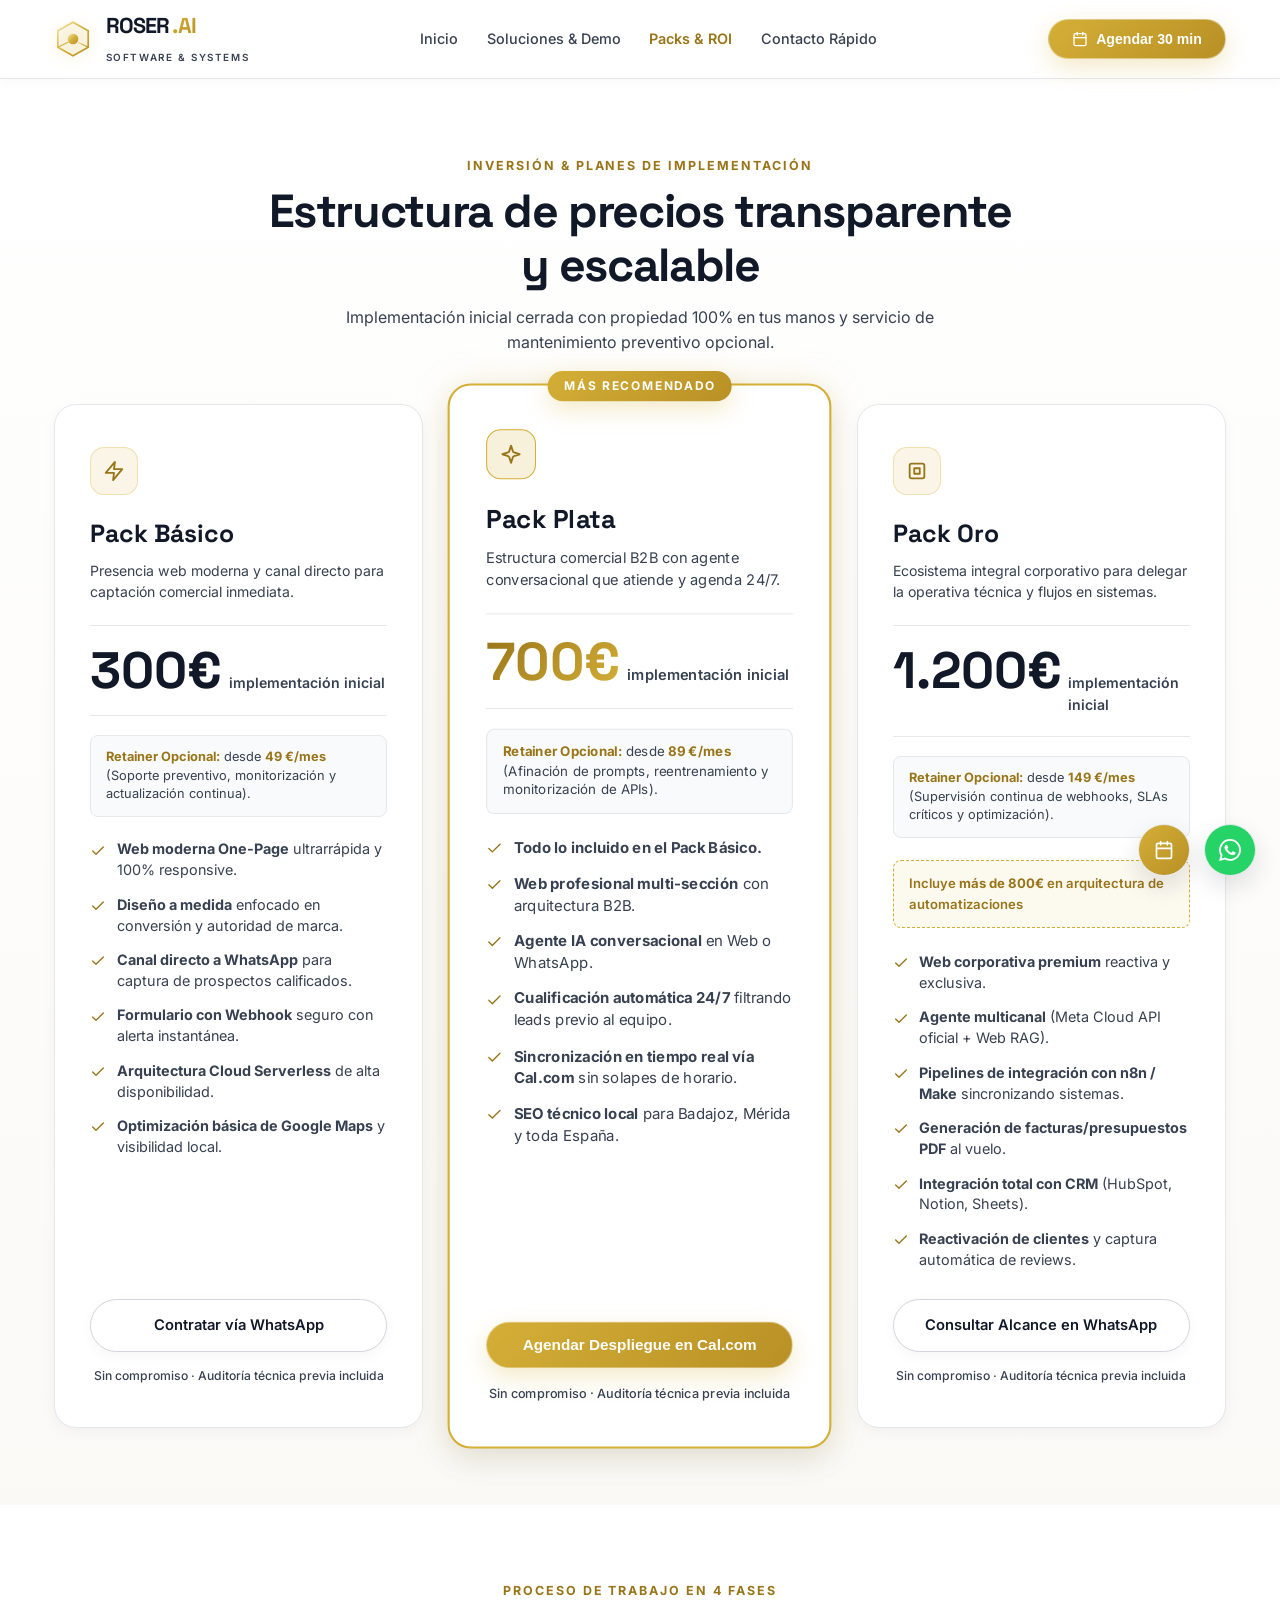
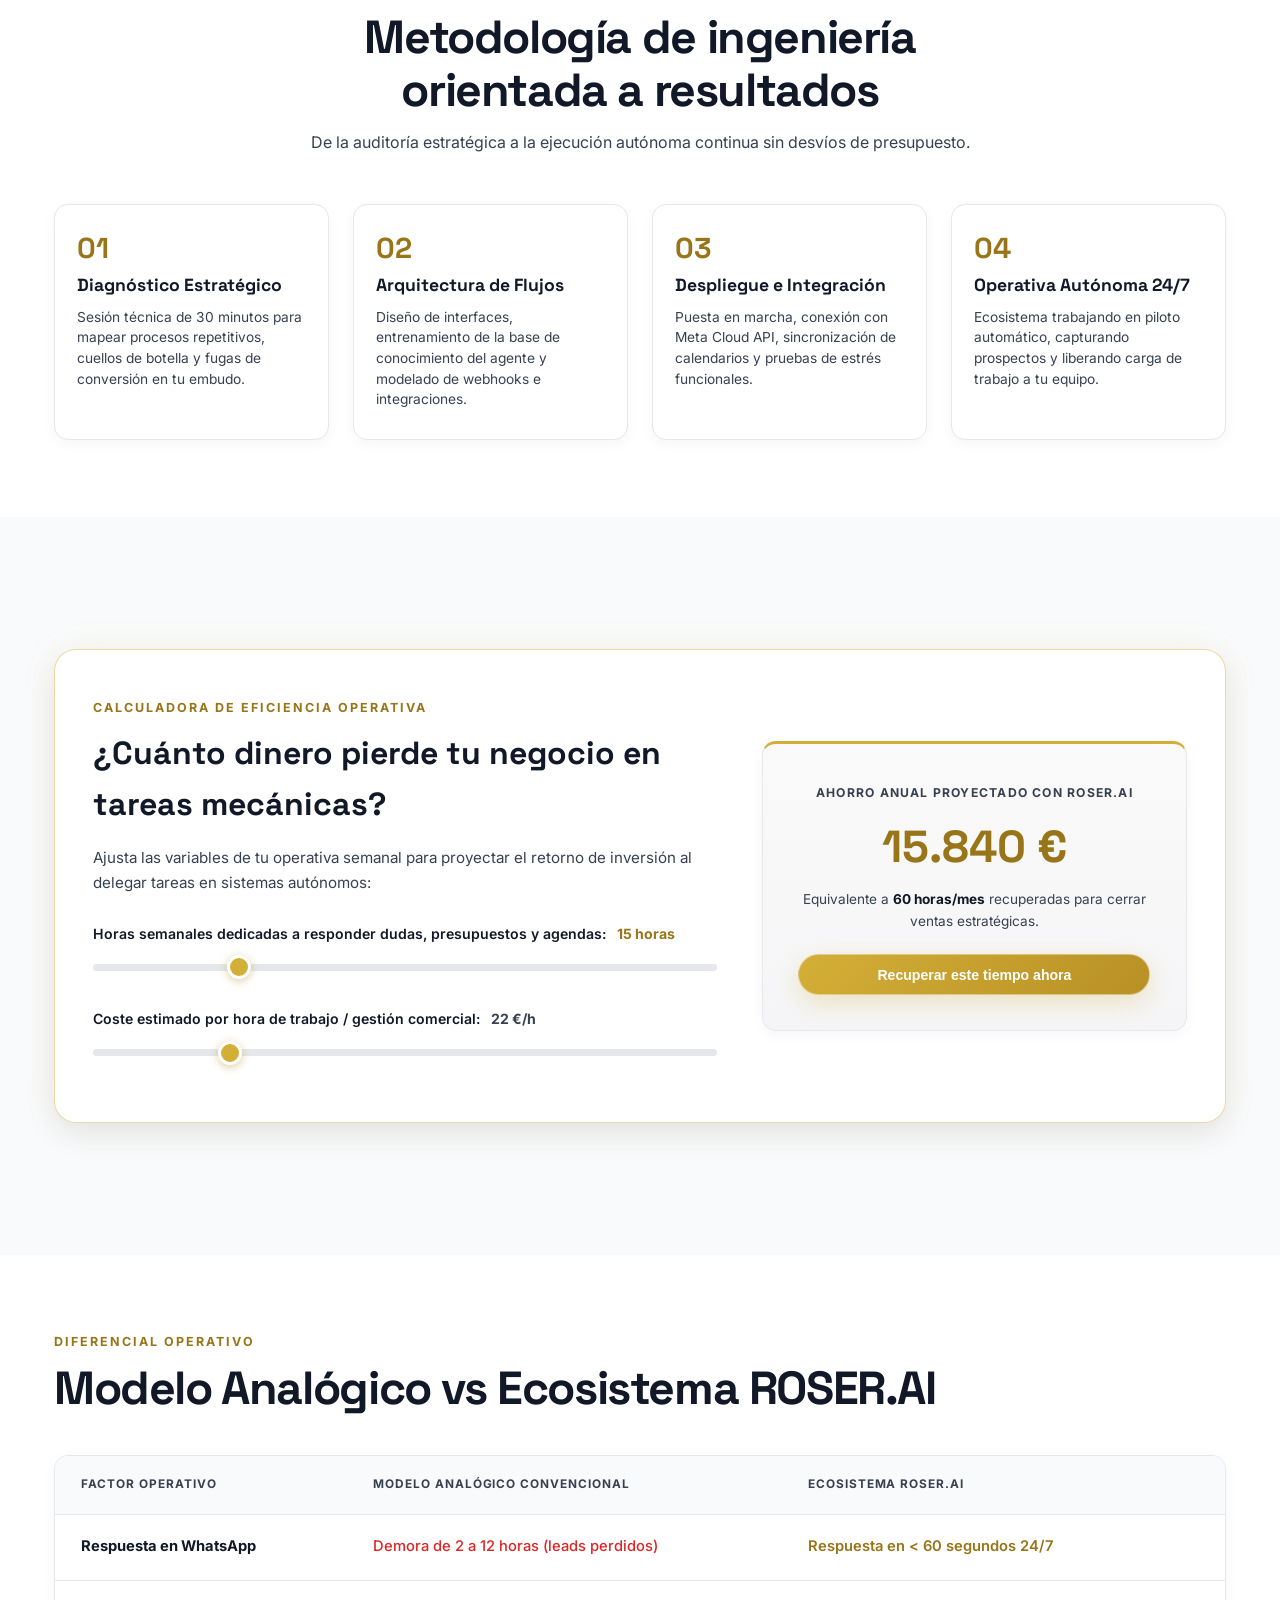
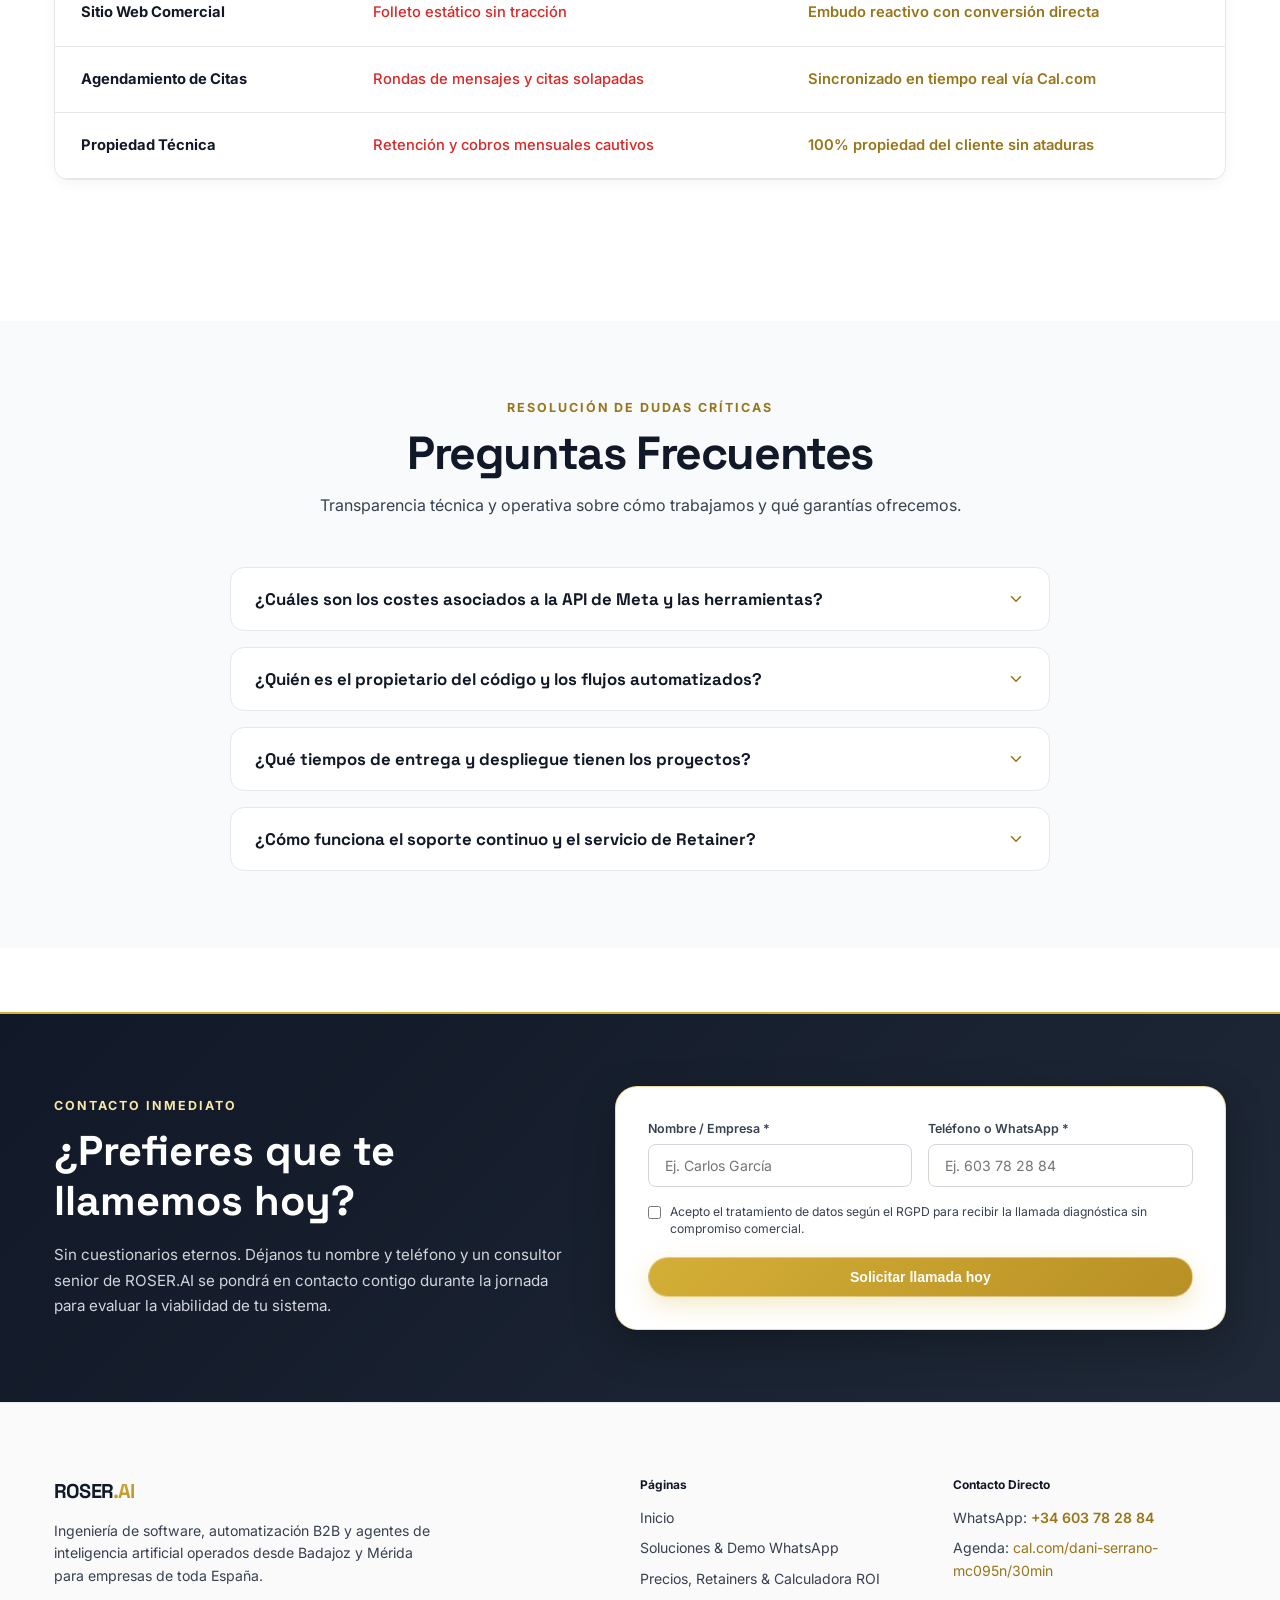
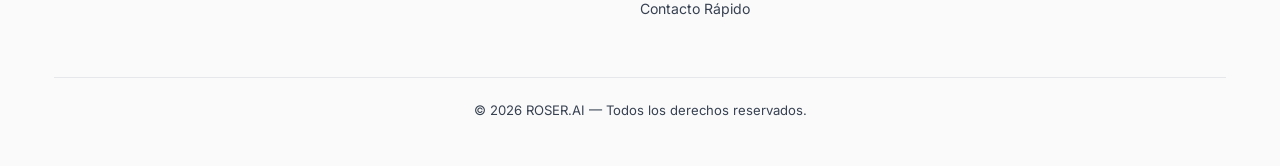
==== precios.html @ ae7674f0 "Update print statement from 'Hello' to 'Goodbye'" ====
<!DOCTYPE html>
<html lang="es" class="scroll-smooth">
<head>
  <meta charset="UTF-8" />
  <meta name="viewport" content="width=device-width, initial-scale=1.0" />
  <title>Planes, Tarifas & Calculadora de ROI — ROSER.AI</title>
  <meta name="description" content="Estructura transparente de inversión para automatizar tu negocio: Pack Básico (300€), Pack Plata (700€) y Pack Oro (1.200€) con retainers opcionales, proyección de ahorro y metodología en 4 fases." />

  <link rel="preconnect" href="https://fonts.googleapis.com" />
  <link rel="preconnect" href="https://fonts.gstatic.com" crossorigin />
  <link href="https://fonts.googleapis.com/css2?family=Inter:wght@300;400;500;600;700&family=Space+Grotesk:wght@500;600;700&display=swap" rel="stylesheet" />

  <style>
    :root {
      --white-pure: #FFFFFF;
      --slate-gray: #6B7280;
      --slate-dark: #374151;
      --slate-light: #9CA3AF;
      --gold-metallic: #D4AF37;
      --gold-deep: #B89025;
      --gold-accessible: #997519;
      --gold-light: #F7E7A9;
      --gold-subtle: rgba(212, 175, 55, 0.12);
      --text-charcoal: #111827;
      --text-slate: #374151;
      --bg-canvas: #FFFFFF;
      --bg-surface-soft: #F9FAFB;
      --border-light: #E5E7EB;
      --border-medium: #D1D5DB;
      --border-gold: rgba(212, 175, 55, 0.45);
      --radius-sm: 8px;
      --radius-md: 14px;
      --radius-lg: 22px;
      --radius-full: 9999px;
      --shadow-luxury-sm: 0 4px 14px rgba(17, 24, 39, 0.04);
      --shadow-luxury-md: 0 12px 30px rgba(17, 24, 39, 0.08);
      --shadow-luxury-lg: 0 20px 45px rgba(17, 24, 39, 0.12);
      --shadow-gold: 0 8px 24px rgba(212, 175, 55, 0.28);
    }
    * { box-sizing: border-box; margin: 0; padding: 0; -webkit-font-smoothing: antialiased; }
    body {
      background-color: var(--bg-canvas);
      color: var(--text-charcoal);
      font-family: 'Inter', sans-serif;
      line-height: 1.6;
      background-image: 
        radial-gradient(at 0% 0%, rgba(212, 175, 55, 0.07) 0px, transparent 50%),
        radial-gradient(at 100% 20%, rgba(107, 114, 128, 0.05) 0px, transparent 40%);
    }
    .container { max-width: 1220px; margin: 0 auto; padding: 0 1.5rem; position: relative; z-index: 1; }
    .svg-stroke { fill: none; stroke: currentColor; stroke-linecap: round; stroke-linejoin: round; stroke-width: 2; }

    header {
      position: sticky; top: 0; z-index: 200;
      background: rgba(255, 255, 255, 0.94);
      backdrop-filter: blur(18px); -webkit-backdrop-filter: blur(18px);
      border-bottom: 1px solid var(--border-light);
      box-shadow: 0 2px 12px rgba(17, 24, 39, 0.03);
    }
    .nav-wrapper { display: flex; align-items: center; justify-content: space-between; height: 78px; }
    .brand-container { display: flex; align-items: center; gap: 0.85rem; text-decoration: none; }
    .brand-icon-svg { width: 38px; height: 38px; flex-shrink: 0; filter: drop-shadow(0 2px 8px rgba(212, 175, 55, 0.35)); }
    .brand-name {
      font-family: 'Space Grotesk', sans-serif; font-size: 1.35rem; font-weight: 700;
      letter-spacing: -0.04em; color: var(--text-charcoal); display: flex; align-items: center; gap: 0.2rem;
    }
    .brand-name .ai-accent {
      background: linear-gradient(135deg, var(--gold-metallic), var(--gold-deep));
      -webkit-background-clip: text; -webkit-text-fill-color: transparent; font-weight: 800;
    }
    .brand-sub { font-size: 0.62rem; text-transform: uppercase; letter-spacing: 0.16em; color: var(--text-slate); font-weight: 600; }
    .nav-links { display: none; align-items: center; gap: 1.8rem; list-style: none; }
    @media (min-width: 960px) { .nav-links { display: flex; } }
    .nav-links a { color: var(--text-slate); text-decoration: none; font-size: 0.9rem; font-weight: 500; transition: color 0.2s ease; }
    .nav-links a:hover, .nav-links a.active { color: var(--gold-accessible); font-weight: 600; }

    .btn-primary {
      background: linear-gradient(135deg, #D4AF37 0%, #B89025 100%);
      color: #FFFFFF; padding: 0.7rem 1.45rem; border-radius: var(--radius-full);
      font-size: 0.88rem; font-weight: 600; text-decoration: none;
      border: 1px solid rgba(255, 255, 255, 0.4); box-shadow: var(--shadow-gold);
      cursor: pointer; display: inline-flex; align-items: center; gap: 0.5rem;
      transition: all 0.25s cubic-bezier(0.16, 1, 0.3, 1);
    }
    .btn-primary:hover { transform: translateY(-2px); box-shadow: 0 10px 28px rgba(212, 175, 55, 0.4); background: linear-gradient(135deg, #DFBE52 0%, #A8811C 100%); }

    .btn-ghost {
      background: #FFFFFF; color: var(--text-charcoal); padding: 0.7rem 1.45rem;
      border-radius: var(--radius-full); font-size: 0.88rem; font-weight: 600;
      text-decoration: none; border: 1px solid var(--border-medium); cursor: pointer;
      display: inline-flex; align-items: center; gap: 0.5rem; box-shadow: var(--shadow-luxury-sm); transition: all 0.2s ease;
    }
    .btn-ghost:hover { background: var(--bg-surface-soft); border-color: var(--gold-metallic); color: var(--gold-accessible); }

    .section-wrap { padding: 4.8rem 0; position: relative; }
    .eyebrow { font-size: 0.78rem; font-weight: 700; letter-spacing: 0.16em; text-transform: uppercase; color: var(--gold-accessible); margin-bottom: 0.6rem; display: block; }
    .section-title { font-family: 'Space Grotesk', sans-serif; font-size: clamp(2rem, 3.8vw, 2.9rem); font-weight: 700; letter-spacing: -0.03em; color: var(--text-charcoal); line-height: 1.15; }
    .section-subtitle { color: var(--text-slate); font-size: 1rem; max-width: 680px; margin-top: 0.75rem; }

    /* PRICING GRID EXACTO AL ORIGINAL */
    .pricing-grid { display: grid; grid-template-columns: 1fr; gap: 2rem; align-items: stretch; margin-top: 2rem; }
    @media (min-width: 980px) { .pricing-grid { grid-template-columns: repeat(3, 1fr); } }
    .pack-card { background: #FFFFFF; border: 1px solid var(--border-light); border-radius: var(--radius-lg); padding: 2.6rem 2.2rem; display: flex; flex-direction: column; justify-content: space-between; position: relative; box-shadow: var(--shadow-luxury-sm); transition: all 0.35s cubic-bezier(0.16, 1, 0.3, 1); }
    .pack-card:hover { transform: translateY(-8px); box-shadow: var(--shadow-luxury-lg), 0 0 28px rgba(212, 175, 55, 0.15); border-color: var(--border-gold); }
    .pack-card.popular { border: 2px solid var(--gold-metallic); box-shadow: var(--shadow-luxury-md), 0 0 35px rgba(212, 175, 55, 0.18); position: relative; }
    @media (min-width: 980px) { .pack-card.popular { transform: scale(1.04); } .pack-card.popular:hover { transform: scale(1.04) translateY(-8px); } }
    .popular-pill { position: absolute; top: -14px; left: 50%; transform: translateX(-50%); background: linear-gradient(135deg, var(--gold-metallic) 0%, var(--gold-deep) 100%); color: #FFFFFF; font-size: 0.72rem; font-weight: 700; text-transform: uppercase; letter-spacing: 0.12em; padding: 0.32rem 1rem; border-radius: var(--radius-full); box-shadow: var(--shadow-gold); white-space: nowrap; display: inline-flex; align-items: center; gap: 0.35rem; }
    .pack-badge-icon { width: 48px; height: 48px; border-radius: var(--radius-md); background: var(--gold-subtle); border: 1px solid rgba(212, 175, 55, 0.3); display: flex; align-items: center; justify-content: center; color: var(--gold-accessible); margin-bottom: 1.2rem; }
    .pack-title { font-family: 'Space Grotesk', sans-serif; font-size: 1.55rem; font-weight: 700; color: var(--text-charcoal); margin-bottom: 0.4rem; }
    .pack-tagline { font-size: 0.88rem; color: var(--text-slate); min-height: 42px; line-height: 1.5; }
    .pack-price-box { margin: 1.4rem 0 1.2rem; padding: 1.2rem 0; border-top: 1px solid var(--border-light); border-bottom: 1px solid var(--border-light); display: flex; align-items: baseline; gap: 0.4rem; }
    .pack-price-number { font-family: 'Space Grotesk', sans-serif; font-size: 3.2rem; font-weight: 700; color: var(--text-charcoal); line-height: 1; }
    .pack-card.popular .pack-price-number { background: linear-gradient(135deg, var(--gold-accessible) 0%, var(--gold-metallic) 100%); -webkit-background-clip: text; -webkit-text-fill-color: transparent; }
    .pack-price-period { font-size: 0.88rem; color: var(--text-slate); font-weight: 600; }
    .retainer-sub-box { background: var(--bg-surface-soft); border: 1px solid var(--border-light); border-radius: var(--radius-sm); padding: 0.75rem 0.95rem; margin-bottom: 1.4rem; font-size: 0.8rem; color: var(--text-slate); line-height: 1.45; }
    .retainer-sub-box strong { color: var(--gold-accessible); }
    .pack-highlight-bonus { background: rgba(212, 175, 55, 0.08); border: 1px dashed var(--gold-metallic); padding: 0.75rem 0.95rem; border-radius: var(--radius-sm); font-size: 0.82rem; color: var(--gold-accessible); font-weight: 600; margin-bottom: 1.5rem; display: flex; align-items: center; gap: 0.5rem; }
    .pack-features-list { list-style: none; display: flex; flex-direction: column; gap: 0.85rem; margin-bottom: 1.8rem; font-size: 0.9rem; }
    .pack-features-list li { display: flex; align-items: flex-start; gap: 0.65rem; color: var(--text-slate); line-height: 1.45; }
    .pack-features-list li .check-icon { color: var(--gold-accessible); margin-top: 0.2rem; flex-shrink: 0; width: 16px; height: 16px; }
    .btn-pack-action { width: 100%; justify-content: center; padding: 0.85rem 1.4rem; font-size: 0.92rem; cursor: pointer; text-decoration: none; }
    .pack-micro-copy { display: flex; align-items: center; justify-content: center; gap: 0.4rem; margin-top: 0.85rem; font-size: 0.76rem; color: var(--text-slate); font-weight: 500; text-align: center; }

    /* METODOLOGÍA (4 FASES) */
    .process-timeline { display: grid; grid-template-columns: 1fr; gap: 1.5rem; margin-top: 2rem; }
    @media (min-width: 768px) { .process-timeline { grid-template-columns: repeat(4, 1fr); } }
    .process-step { background: #FFFFFF; border: 1px solid var(--border-light); border-radius: var(--radius-md); padding: 1.8rem 1.4rem; box-shadow: var(--shadow-luxury-sm); transition: transform 0.25s ease, border-color 0.25s ease; }
    .process-step:hover { transform: translateY(-4px); border-color: var(--border-gold); }
    .step-number { font-family: 'Space Grotesk', sans-serif; font-size: 1.8rem; font-weight: 700; color: var(--gold-accessible); margin-bottom: 0.5rem; line-height: 1; }
    .step-title { font-family: 'Space Grotesk', sans-serif; font-size: 1.1rem; font-weight: 700; color: var(--text-charcoal); margin-bottom: 0.5rem; }
    .step-desc { font-size: 0.86rem; color: var(--text-slate); line-height: 1.5; }

    /* CALCULADORA DE ROI */
    .interactive-card { background: #FFFFFF; border: 1px solid var(--border-gold); border-radius: var(--radius-lg); padding: 3rem 2.4rem; margin: 3.5rem 0; box-shadow: var(--shadow-luxury-md), 0 0 35px rgba(212, 175, 55, 0.08); }
    .calculator-layout { display: grid; grid-template-columns: 1fr; gap: 2.8rem; align-items: center; }
    @media (min-width: 860px) { .calculator-layout { grid-template-columns: 1.25fr 0.85fr; } }
    .range-input { width: 100%; height: 7px; border-radius: var(--radius-full); background: #E5E7EB; outline: none; -webkit-appearance: none; margin: 1.1rem 0; }
    .range-input::-webkit-slider-thumb { -webkit-appearance: none; width: 24px; height: 24px; border-radius: 50%; background: var(--gold-metallic); border: 3px solid #FFFFFF; cursor: pointer; box-shadow: 0 2px 8px rgba(184, 144, 37, 0.45); }
    .calc-result-panel { background: linear-gradient(180deg, #FAFAFA 0%, #F5F5F7 100%); border: 1px solid var(--border-light); border-top: 3px solid var(--gold-metallic); border-radius: var(--radius-md); padding: 2.2rem; text-align: center; box-shadow: var(--shadow-luxury-sm); }
    .calc-stat-number { font-family: 'Space Grotesk', sans-serif; font-size: 2.8rem; font-weight: 700; color: var(--gold-accessible); margin: 0.4rem 0; }

    /* COMPARATIVA */
    .compare-container { overflow-x: auto; margin: 2.5rem 0 4rem; background: #FFFFFF; border-radius: var(--radius-md); border: 1px solid var(--border-light); box-shadow: var(--shadow-luxury-sm); }
    .compare-table { width: 100%; border-collapse: collapse; text-align: left; font-size: 0.92rem; }
    .compare-table th { padding: 1.2rem 1.6rem; background: var(--bg-surface-soft); border-bottom: 1px solid var(--border-light); color: var(--text-slate); font-weight: 700; text-transform: uppercase; font-size: 0.74rem; letter-spacing: 0.08em; }
    .compare-table td { padding: 1.3rem 1.6rem; border-bottom: 1px solid var(--border-light); color: var(--text-charcoal); }
    .badge-bad { color: #DC2626; display: inline-flex; align-items: center; gap: 0.5rem; font-weight: 500; }
    .badge-good { color: var(--gold-accessible); font-weight: 600; display: inline-flex; align-items: center; gap: 0.5rem; }

    /* FAQ */
    .faq-wrapper { max-width: 820px; margin: 1.5rem auto 0; display: flex; flex-direction: column; gap: 1rem; }
    .faq-item { background: #FFFFFF; border: 1px solid var(--border-light); border-radius: var(--radius-md); overflow: hidden; transition: border-color 0.2s ease, box-shadow 0.2s ease; }
    .faq-item.active { border-color: var(--gold-metallic); box-shadow: var(--shadow-luxury-sm); }
    .faq-question { width: 100%; background: none; border: none; padding: 1.25rem 1.5rem; text-align: left; font-family: 'Space Grotesk', sans-serif; font-size: 1.05rem; font-weight: 700; color: var(--text-charcoal); display: flex; align-items: center; justify-content: space-between; gap: 1rem; cursor: pointer; }
    .faq-icon-arrow { width: 18px; height: 18px; color: var(--gold-accessible); transition: transform 0.25s ease; }
    .faq-item.active .faq-icon-arrow { transform: rotate(180deg); }
    .faq-answer { max-height: 0; overflow: hidden; transition: max-height 0.3s cubic-bezier(0, 1, 0, 1); padding: 0 1.5rem; color: var(--text-slate); font-size: 0.92rem; line-height: 1.65; }
    .faq-item.active .faq-answer { max-height: 500px; transition: max-height 0.4s ease-in-out; padding-bottom: 1.35rem; }

    /* FORMULARIO */
    .lead-capture-strip { padding: 4.5rem 0; background: linear-gradient(135deg, #111827 0%, #1F2937 100%); color: #FFFFFF; border-top: 2px solid var(--gold-metallic); position: relative; overflow: hidden; margin-top: 4rem; }
    .lead-strip-grid { display: grid; grid-template-columns: 1fr; gap: 2.5rem; align-items: center; }
    @media (min-width: 900px) { .lead-strip-grid { grid-template-columns: 1.15fr 1.35fr; } }
    .lead-form-wrap { background: #FFFFFF; padding: 2rem; border-radius: var(--radius-lg); border: 1px solid var(--border-gold); box-shadow: 0 15px 40px rgba(0, 0, 0, 0.25); color: var(--text-charcoal); }
    .lead-input-row { display: grid; grid-template-columns: 1fr; gap: 1rem; margin-bottom: 1rem; }
    @media (min-width: 600px) { .lead-input-row { grid-template-columns: 1fr 1fr; } }
    .lead-field-group label { display: block; font-size: 0.78rem; font-weight: 600; color: var(--text-slate); margin-bottom: 0.35rem; }
    .lead-input-field { width: 100%; padding: 0.75rem 1rem; border: 1px solid var(--border-medium); border-radius: var(--radius-sm); font-size: 0.88rem; outline: none; font-family: inherit; }
    .lead-input-field:focus { border-color: var(--gold-metallic); box-shadow: 0 0 0 3px rgba(212, 175, 55, 0.2); }
    .lead-gdpr-row { display: flex; align-items: flex-start; gap: 0.6rem; margin-bottom: 1.2rem; font-size: 0.76rem; color: var(--text-slate); line-height: 1.4; }
    .lead-gdpr-row input[type="checkbox"] { margin-top: 0.15rem; accent-color: var(--gold-deep); cursor: pointer; }
    .lead-status-msg { margin-top: 0.8rem; font-size: 0.82rem; font-weight: 600; display: none; }
    .lead-status-msg.success { display: block; color: #059669; }

    /* ELEMENTOS FLOTANTES & MODALES */
    .floating-support-cluster { position: fixed; bottom: 24px; right: 24px; display: flex; align-items: center; gap: 0.85rem; z-index: 150; }
    .action-fab { width: 52px; height: 52px; border-radius: 50%; display: flex; align-items: center; justify-content: center; border: 1px solid var(--border-light); box-shadow: 0 10px 25px rgba(17, 24, 39, 0.12); cursor: pointer; text-decoration: none; transition: transform 0.2s; }
    .action-fab:hover { transform: scale(1.1); }
    .fab-wa { background: #25D366; color: #FFFFFF; }
    .fab-quote { background: linear-gradient(135deg, var(--gold-metallic) 0%, var(--gold-deep) 100%); color: #FFFFFF; }
    .modal-backdrop { position: fixed; inset: 0; background: rgba(17, 24, 39, 0.65); backdrop-filter: blur(10px); display: flex; align-items: center; justify-content: center; padding: 1.2rem; z-index: 1000; opacity: 0; pointer-events: none; transition: opacity 0.25s ease; }
    .modal-backdrop.active { opacity: 1; pointer-events: auto; }
    .modal-sheet { background: #FFFFFF; border-radius: var(--radius-lg); width: 100%; max-width: 640px; padding: 2.2rem; position: relative; }
    .close-modal-x { position: absolute; top: 1.2rem; right: 1.2rem; background: var(--bg-surface-soft); border: 1px solid var(--border-light); width: 34px; height: 34px; border-radius: 50%; cursor: pointer; display: flex; align-items: center; justify-content: center; }
    .cal-iframe-container { width: 100%; height: 520px; border-radius: var(--radius-md); overflow: hidden; border: 1px solid var(--border-light); }
    .cal-iframe-container iframe { width: 100%; height: 100%; border: none; }
    footer { border-top: 1px solid var(--border-light); padding: 4.5rem 0 2.8rem; background: #FAFAFA; font-size: 0.9rem; }
    .footer-grid { display: grid; grid-template-columns: 1fr; gap: 2.5rem; margin-bottom: 3.5rem; }
    @media (min-width: 768px) { .footer-grid { grid-template-columns: 2fr 1fr 1fr; } }
  </style>
</head>

<body>
  <header>
    <div class="container">
      <div class="nav-wrapper">
        <a href="index.html" class="brand-container">
          <svg class="brand-icon-svg" viewBox="0 0 100 100" fill="none" xmlns="http://www.w3.org/2000/svg">
            <defs>
              <linearGradient id="goldBrandGrad" x1="0%" y1="0%" x2="100%" y2="100%">
                <stop offset="0%" stop-color="#F7E7A9" /><stop offset="50%" stop-color="#D4AF37" /><stop offset="100%" stop-color="#B89025" />
              </linearGradient>
            </defs>
            <polygon points="50,6 90,28 90,72 50,94 10,72 10,28" stroke="url(#goldBrandGrad)" stroke-width="4.5" fill="rgba(212, 175, 55, 0.08)" />
            <circle cx="50" cy="50" r="14" fill="url(#goldBrandGrad)" />
            <line x1="50" y1="6" x2="50" y2="36" stroke="url(#goldBrandGrad)" stroke-width="3" />
            <line x1="90" y1="72" x2="62" y2="58" stroke="url(#goldBrandGrad)" stroke-width="3" />
            <line x1="10" y1="72" x2="38" y2="58" stroke="url(#goldBrandGrad)" stroke-width="3" />
          </svg>
          <div class="brand-title-wrap">
            <span class="brand-name">ROSER<span class="ai-accent">.AI</span></span>
            <span class="brand-sub">Software & Systems</span>
          </div>
        </a>

        <ul class="nav-links">
          <li><a href="index.html">Inicio</a></li>
          <li><a href="soluciones.html">Soluciones & Demo</a></li>
          <li><a href="precios.html" class="active">Packs & ROI</a></li>
          <li><a href="#contacto-rapido">Contacto Rápido</a></li>
        </ul>

        <div class="nav-actions">
          <button class="btn-primary" onclick="openCallModal()">
            <svg class="svg-stroke" width="16" height="16" viewBox="0 0 24 24"><rect x="3" y="4" width="18" height="18" rx="2" ry="2"></rect><line x1="16" y1="2" x2="16" y2="6"></line><line x1="8" y1="2" x2="8" y2="6"></line><line x1="3" y1="10" x2="21" y2="10"></line></svg>
            <span>Agendar 30 min</span>
          </button>
        </div>
      </div>
    </div>
  </header>

  <main>
    <!-- BLOQUE 1: LOS 3 PACKS DE INVERSIÓN COMPLETOS -->
    <section class="section-wrap" style="background: linear-gradient(180deg, #FFFFFF 0%, #FAF9F6 100%);">
      <div class="container">
        <div class="section-header" style="text-align: center; max-width: 780px; margin: 0 auto 3rem;">
          <span class="eyebrow">Inversión & Planes de Implementación</span>
          <h1 class="section-title">Estructura de precios transparente y escalable</h1>
          <p class="section-subtitle" style="margin: 0.8rem auto 0;">
            Implementación inicial cerrada con propiedad 100% en tus manos y servicio de mantenimiento preventivo opcional.
          </p>
        </div>

        <div class="pricing-grid">
          <!-- PACK 1: BÁSICO -->
          <div class="pack-card">
            <div>
              <div class="pack-badge-icon">
                <svg class="svg-stroke" width="22" height="22" viewBox="0 0 24 24"><polygon points="13 2 3 14 12 14 11 22 21 10 12 10 13 2"></polygon></svg>
              </div>
              <h3 class="pack-title">Pack Básico</h3>
              <p class="pack-tagline">Presencia web moderna y canal directo para captación comercial inmediata.</p>

              <div class="pack-price-box">
                <div class="pack-price-number">300€</div>
                <div class="pack-price-period">implementación inicial</div>
              </div>

              <div class="retainer-sub-box">
                <strong>Retainer Opcional:</strong> desde <strong>49 €/mes</strong> (Soporte preventivo, monitorización y actualización continua).
              </div>

              <ul class="pack-features-list">
                <li><svg class="check-icon svg-stroke" viewBox="0 0 24 24"><polyline points="20 6 9 17 4 12"></polyline></svg><span><strong>Web moderna One-Page</strong> ultrarrápida y 100% responsive.</span></li>
                <li><svg class="check-icon svg-stroke" viewBox="0 0 24 24"><polyline points="20 6 9 17 4 12"></polyline></svg><span><strong>Diseño a medida</strong> enfocado en conversión y autoridad de marca.</span></li>
                <li><svg class="check-icon svg-stroke" viewBox="0 0 24 24"><polyline points="20 6 9 17 4 12"></polyline></svg><span><strong>Canal directo a WhatsApp</strong> para captura de prospectos calificados.</span></li>
                <li><svg class="check-icon svg-stroke" viewBox="0 0 24 24"><polyline points="20 6 9 17 4 12"></polyline></svg><span><strong>Formulario con Webhook</strong> seguro con alerta instantánea.</span></li>
                <li><svg class="check-icon svg-stroke" viewBox="0 0 24 24"><polyline points="20 6 9 17 4 12"></polyline></svg><span><strong>Arquitectura Cloud Serverless</strong> de alta disponibilidad.</span></li>
                <li><svg class="check-icon svg-stroke" viewBox="0 0 24 24"><polyline points="20 6 9 17 4 12"></polyline></svg><span><strong>Optimización básica de Google Maps</strong> y visibilidad local.</span></li>
              </ul>
            </div>

            <div>
              <a href="https://wa.me/34603782884?text=Hola%20ROSER.AI,%20quiero%20contratar%20el%20Pack%20B%C3%A1sico%20(300%E2%82%AC)%20para%20mi%20empresa" target="_blank" rel="noopener noreferrer" class="btn-ghost btn-pack-action">
                Contratar vía WhatsApp
              </a>
              <div class="pack-micro-copy"><span>Sin compromiso · Auditoría técnica previa incluida</span></div>
            </div>
          </div>

          <!-- PACK 2: PLATA (RECOMENDADO) -->
          <div class="pack-card popular">
            <span class="popular-pill">Más Recomendado</span>
            <div>
              <div class="pack-badge-icon" style="background: rgba(212, 175, 55, 0.18); border-color: var(--gold-metallic);">
                <svg class="svg-stroke" width="22" height="22" viewBox="0 0 24 24"><path d="m12 3-1.9 5.8a2 2 0 0 1-1.3 1.3L3 12l5.8 1.9a2 2 0 0 1 1.3 1.3L12 21l1.9-5.8a2 2 0 0 1 1.3-1.3L21 12l-5.8-1.9a2 2 0 0 1-1.3-1.3L12 3z"></path></svg>
              </div>
              <h3 class="pack-title">Pack Plata</h3>
              <p class="pack-tagline">Estructura comercial B2B con agente conversacional que atiende y agenda 24/7.</p>

              <div class="pack-price-box">
                <div class="pack-price-number">700€</div>
                <div class="pack-price-period">implementación inicial</div>
              </div>

              <div class="retainer-sub-box">
                <strong>Retainer Opcional:</strong> desde <strong>89 €/mes</strong> (Afinación de prompts, reentrenamiento y monitorización de APIs).
              </div>

              <ul class="pack-features-list">
                <li><svg class="check-icon svg-stroke" viewBox="0 0 24 24"><polyline points="20 6 9 17 4 12"></polyline></svg><span><strong>Todo lo incluido en el Pack Básico.</strong></span></li>
                <li><svg class="check-icon svg-stroke" viewBox="0 0 24 24"><polyline points="20 6 9 17 4 12"></polyline></svg><span><strong>Web profesional multi-sección</strong> con arquitectura B2B.</span></li>
                <li><svg class="check-icon svg-stroke" viewBox="0 0 24 24"><polyline points="20 6 9 17 4 12"></polyline></svg><span><strong>Agente IA conversacional</strong> en Web o WhatsApp.</span></li>
                <li><svg class="check-icon svg-stroke" viewBox="0 0 24 24"><polyline points="20 6 9 17 4 12"></polyline></svg><span><strong>Cualificación automática 24/7</strong> filtrando leads previo al equipo.</span></li>
                <li><svg class="check-icon svg-stroke" viewBox="0 0 24 24"><polyline points="20 6 9 17 4 12"></polyline></svg><span><strong>Sincronización en tiempo real vía Cal.com</strong> sin solapes de horario.</span></li>
                <li><svg class="check-icon svg-stroke" viewBox="0 0 24 24"><polyline points="20 6 9 17 4 12"></polyline></svg><span><strong>SEO técnico local</strong> para Badajoz, Mérida y toda España.</span></li>
              </ul>
            </div>

            <div>
              <button type="button" class="btn-primary btn-pack-action" onclick="openCallModal()">
                Agendar Despliegue en Cal.com
              </button>
              <div class="pack-micro-copy"><span>Sin compromiso · Auditoría técnica previa incluida</span></div>
            </div>
          </div>

          <!-- PACK 3: ORO -->
          <div class="pack-card">
            <div>
              <div class="pack-badge-icon">
                <svg class="svg-stroke" width="22" height="22" viewBox="0 0 24 24"><rect x="4" y="4" width="16" height="16" rx="2"></rect><rect x="9" y="9" width="6" height="6"></rect></svg>
              </div>
              <h3 class="pack-title">Pack Oro</h3>
              <p class="pack-tagline">Ecosistema integral corporativo para delegar la operativa técnica y flujos en sistemas.</p>

              <div class="pack-price-box">
                <div class="pack-price-number">1.200€</div>
                <div class="pack-price-period">implementación inicial</div>
              </div>

              <div class="retainer-sub-box">
                <strong>Retainer Opcional:</strong> desde <strong>149 €/mes</strong> (Supervisión continua de webhooks, SLAs críticos y optimización).
              </div>

              <div class="pack-highlight-bonus">
                <span>Incluye <strong>más de 800€</strong> en arquitectura de automatizaciones</span>
              </div>

              <ul class="pack-features-list">
                <li><svg class="check-icon svg-stroke" viewBox="0 0 24 24"><polyline points="20 6 9 17 4 12"></polyline></svg><span><strong>Web corporativa premium</strong> reactiva y exclusiva.</span></li>
                <li><svg class="check-icon svg-stroke" viewBox="0 0 24 24"><polyline points="20 6 9 17 4 12"></polyline></svg><span><strong>Agente multicanal</strong> (Meta Cloud API oficial + Web RAG).</span></li>
                <li><svg class="check-icon svg-stroke" viewBox="0 0 24 24"><polyline points="20 6 9 17 4 12"></polyline></svg><span><strong>Pipelines de integración con n8n / Make</strong> sincronizando sistemas.</span></li>
                <li><svg class="check-icon svg-stroke" viewBox="0 0 24 24"><polyline points="20 6 9 17 4 12"></polyline></svg><span><strong>Generación de facturas/presupuestos PDF</strong> al vuelo.</span></li>
                <li><svg class="check-icon svg-stroke" viewBox="0 0 24 24"><polyline points="20 6 9 17 4 12"></polyline></svg><span><strong>Integración total con CRM</strong> (HubSpot, Notion, Sheets).</span></li>
                <li><svg class="check-icon svg-stroke" viewBox="0 0 24 24"><polyline points="20 6 9 17 4 12"></polyline></svg><span><strong>Reactivación de clientes</strong> y captura automática de reviews.</span></li>
              </ul>
            </div>

            <div>
              <a href="https://wa.me/34603782884?text=Hola%20ROSER.AI,%20quiero%20tratar%20el%20Pack%20Oro%20(1.200%E2%82%AC)" target="_blank" rel="noopener noreferrer" class="btn-ghost btn-pack-action">
                Consultar Alcance en WhatsApp
              </a>
              <div class="pack-micro-copy"><span>Sin compromiso · Auditoría técnica previa incluida</span></div>
            </div>
          </div>
        </div>
      </div>
    </section>

    <!-- BLOQUE 2: METODOLOGÍA (4 FASES) -->
    <section class="section-wrap" style="background: #FFFFFF;">
      <div class="container">
        <div class="section-header" style="text-align: center; max-width: 750px; margin: 0 auto 3rem;">
          <span class="eyebrow">Proceso de Trabajo en 4 Fases</span>
          <h2 class="section-title">Metodología de ingeniería orientada a resultados</h2>
          <p class="section-subtitle" style="margin: 0.8rem auto 0;">De la auditoría estratégica a la ejecución autónoma continua sin desvíos de presupuesto.</p>
        </div>

        <div class="process-timeline">
          <div class="process-step">
            <div class="step-number">01</div>
            <h3 class="step-title">Diagnóstico Estratégico</h3>
            <p class="step-desc">Sesión técnica de 30 minutos para mapear procesos repetitivos, cuellos de botella y fugas de conversión en tu embudo.</p>
          </div>
          <div class="process-step">
            <div class="step-number">02</div>
            <h3 class="step-title">Arquitectura de Flujos</h3>
            <p class="step-desc">Diseño de interfaces, entrenamiento de la base de conocimiento del agente y modelado de webhooks e integraciones.</p>
          </div>
          <div class="process-step">
            <div class="step-number">03</div>
            <h3 class="step-title">Despliegue e Integración</h3>
            <p class="step-desc">Puesta en marcha, conexión con Meta Cloud API, sincronización de calendarios y pruebas de estrés funcionales.</p>
          </div>
          <div class="process-step">
            <div class="step-number">04</div>
            <h3 class="step-title">Operativa Autónoma 24/7</h3>
            <p class="step-desc">Ecosistema trabajando en piloto automático, capturando prospectos y liberando carga de trabajo a tu equipo.</p>
          </div>
        </div>
      </div>
    </section>

    <!-- BLOQUE 3: CALCULADORA DE ROI -->
    <section class="section-wrap" style="background: var(--bg-surface-soft);">
      <div class="container">
        <div class="interactive-card">
          <div class="calculator-layout">
            <div>
              <span class="eyebrow">Calculadora de Eficiencia Operativa</span>
              <h3 style="font-family: 'Space Grotesk', sans-serif; font-size: 2rem; color: var(--text-charcoal); margin-bottom: 1rem;">
                ¿Cuánto dinero pierde tu negocio en tareas mecánicas?
              </h3>
              <p style="color: var(--text-slate); font-size: 0.95rem; margin-bottom: 1.6rem;">
                Ajusta las variables de tu operativa semanal para proyectar el retorno de inversión al delegar tareas en sistemas autónomos:
              </p>

              <div>
                <label style="font-size: 0.88rem; color: var(--text-charcoal); font-weight: 600;">
                  Horas semanales dedicadas a responder dudas, presupuestos y agendas:
                  <strong id="hoursDisplay" style="color: var(--gold-accessible); margin-left: 0.4rem;">15 horas</strong>
                </label>
                <input type="range" min="5" max="50" value="15" class="range-input" id="hoursSlider" />
              </div>

              <div style="margin-top: 1.1rem;">
                <label style="font-size: 0.88rem; color: var(--text-charcoal); font-weight: 600;">
                  Coste estimado por hora de trabajo / gestión comercial:
                  <strong id="rateDisplay" style="color: var(--text-slate); margin-left: 0.4rem;">22 €/h</strong>
                </label>
                <input type="range" min="12" max="60" value="22" class="range-input" id="rateSlider" />
              </div>
            </div>

            <div class="calc-result-panel">
              <span style="font-size: 0.76rem; text-transform: uppercase; letter-spacing: 0.1em; color: var(--text-slate); font-weight: 700;">Ahorro Anual Proyectado con ROSER.AI</span>
              <div class="calc-stat-number" id="annualSavings">15.840 €</div>
              <p style="color: var(--text-slate); font-size: 0.85rem; margin-bottom: 1.35rem;">
                Equivalente a <strong id="hoursFreed" style="color: var(--text-charcoal);">60 horas/mes</strong> recuperadas para cerrar ventas estratégicas.
              </p>
              <button class="btn-primary" onclick="openCallModal()" style="width: 100%; justify-content: center;">
                Recuperar este tiempo ahora
              </button>
            </div>
          </div>
        </div>
      </div>
    </section>

    <!-- BLOQUE 4: COMPARATIVA ESTRATÉGICA -->
    <section class="section-wrap" style="background: #FFFFFF;">
      <div class="container">
        <div class="section-header">
          <span class="eyebrow">Diferencial Operativo</span>
          <h2 class="section-title">Modelo Analógico vs Ecosistema ROSER.AI</h2>
        </div>

        <div class="compare-container">
          <table class="compare-table">
            <thead>
              <tr>
                <th>Factor Operativo</th>
                <th>Modelo Analógico Convencional</th>
                <th>Ecosistema ROSER.AI</th>
              </tr>
            </thead>
            <tbody>
              <tr>
                <td><strong>Respuesta en WhatsApp</strong></td>
                <td><span class="badge-bad">Demora de 2 a 12 horas (leads perdidos)</span></td>
                <td><span class="badge-good">Respuesta en &lt; 60 segundos 24/7</span></td>
              </tr>
              <tr>
                <td><strong>Sitio Web Comercial</strong></td>
                <td><span class="badge-bad">Folleto estático sin tracción</span></td>
                <td><span class="badge-good">Embudo reactivo con conversión directa</span></td>
              </tr>
              <tr>
                <td><strong>Agendamiento de Citas</strong></td>
                <td><span class="badge-bad">Rondas de mensajes y citas solapadas</span></td>
                <td><span class="badge-good">Sincronizado en tiempo real vía Cal.com</span></td>
              </tr>
              <tr>
                <td><strong>Propiedad Técnica</strong></td>
                <td><span class="badge-bad">Retención y cobros mensuales cautivos</span></td>
                <td><span class="badge-good">100% propiedad del cliente sin ataduras</span></td>
              </tr>
            </tbody>
          </table>
        </div>
      </div>
    </section>

    <!-- BLOQUE 5: PREGUNTAS FRECUENTES (FAQ) -->
    <section class="section-wrap" style="background: var(--bg-surface-soft);">
      <div class="container">
        <div class="section-header" style="text-align: center; max-width: 780px; margin: 0 auto 3rem;">
          <span class="eyebrow">Resolución de Dudas Críticas</span>
          <h2 class="section-title">Preguntas Frecuentes</h2>
          <p class="section-subtitle" style="margin: 0.8rem auto 0;">Transparencia técnica y operativa sobre cómo trabajamos y qué garantías ofrecemos.</p>
        </div>

        <div class="faq-wrapper">
          <div class="faq-item">
            <button class="faq-question">
              <span>¿Cuáles son los costes asociados a la API de Meta y las herramientas?</span>
              <svg class="faq-icon-arrow svg-stroke" viewBox="0 0 24 24"><polyline points="6 9 12 15 18 9"></polyline></svg>
            </button>
            <div class="faq-answer">Meta Cloud API ofrece las <strong>primeras 1.000 conversaciones de servicio al mes completamente gratuitas</strong> para cada cuenta comercial, volumen suficiente para la inmensa mayoría de PYMEs. Si superas esa cuota, el coste es de fracciones de céntimo por conversación sin sobrecostes ocultos.</div>
          </div>

          <div class="faq-item">
            <button class="faq-question">
              <span>¿Quién es el propietario del código y los flujos automatizados?</span>
              <svg class="faq-icon-arrow svg-stroke" viewBox="0 0 24 24"><polyline points="6 9 12 15 18 9"></polyline></svg>
            </button>
            <div class="faq-answer"><strong>Tú eres el dueño al 100%</strong>. Todo el código frontend, las credenciales, los escenarios de Make o n8n y los agentes configurados se transfieren a tus propias cuentas o repositorios sin bloqueos ni retenciones técnicas.</div>
          </div>

          <div class="faq-item">
            <button class="faq-question">
              <span>¿Qué tiempos de entrega y despliegue tienen los proyectos?</span>
              <svg class="faq-icon-arrow svg-stroke" viewBox="0 0 24 24"><polyline points="6 9 12 15 18 9"></polyline></svg>
            </button>
            <div class="faq-answer">El <strong>Pack Básico</strong> se entrega habitualmente en <strong>3 a 5 días laborables</strong>. El <strong>Pack Plata</strong> requiere entre <strong>7 y 10 días</strong> para pruebas de precisión y agendamiento. El <strong>Pack Oro</strong> se entrega en una ventana de <strong>12 a 18 días laborables</strong>.</div>
          </div>

          <div class="faq-item">
            <button class="faq-question">
              <span>¿Cómo funciona el soporte continuo y el servicio de Retainer?</span>
              <svg class="faq-icon-arrow svg-stroke" viewBox="0 0 24 24"><polyline points="6 9 12 15 18 9"></polyline></svg>
            </button>
            <div class="faq-answer">Todos los proyectos incluyen garantía inicial tras el despliegue. Para monitorización proactiva, actualización de promociones en el agente y mantenimiento de webhooks, ofrecemos planes de retainer mensual desde 49 €/mes sin permanencia obligatoria.</div>
          </div>
        </div>
      </div>
    </section>

    <!-- BLOQUE 6: FORMULARIO "TE LLAMAMOS HOY" -->
    <section class="lead-capture-strip" id="contacto-rapido">
      <div class="container">
        <div class="lead-strip-grid">
          <div>
            <span class="eyebrow" style="color: var(--gold-light);">Contacto Inmediato</span>
            <h2 style="font-family: 'Space Grotesk', sans-serif; font-size: clamp(1.8rem, 3.5vw, 2.6rem); font-weight: 700; line-height: 1.2; margin-bottom: 1rem;">
              ¿Prefieres que te llamemos hoy?
            </h2>
            <p style="color: #D1D5DB; font-size: 0.95rem; line-height: 1.7;">
              Sin cuestionarios eternos. Déjanos tu nombre y teléfono y un consultor senior de ROSER.AI se pondrá en contacto contigo durante la jornada para evaluar la viabilidad de tu sistema.
            </p>
          </div>

          <div class="lead-form-wrap">
            <form id="quickLeadForm">
              <div class="lead-input-row">
                <div class="lead-field-group">
                  <label for="leadName">Nombre / Empresa *</label>
                  <input type="text" id="leadName" class="lead-input-field" placeholder="Ej. Carlos García" required />
                </div>
                <div class="lead-field-group">
                  <label for="leadPhone">Teléfono o WhatsApp *</label>
                  <input type="tel" id="leadPhone" class="lead-input-field" placeholder="Ej. 603 78 28 84" required />
                </div>
              </div>

              <div class="lead-gdpr-row">
                <input type="checkbox" id="leadConsent" required />
                <label for="leadConsent">
                  Acepto el tratamiento de datos según el RGPD para recibir la llamada diagnóstica sin compromiso comercial.
                </label>
              </div>

              <button type="submit" class="btn-primary" id="leadSubmitBtn" style="width: 100%; justify-content: center;">
                Solicitar llamada hoy
              </button>
              <div class="lead-status-msg" id="leadStatusMsg"></div>
            </form>
          </div>
        </div>
      </div>
    </section>
  </main>

  <!-- FOOTER -->
  <footer>
    <div class="container">
      <div class="footer-grid">
        <div>
          <span class="brand-name" style="font-size: 1.25rem; margin-bottom: 0.8rem; display: block;">ROSER<span class="ai-accent">.AI</span></span>
          <p style="color: var(--text-slate); font-size: 0.88rem; max-width: 380px;">Ingeniería de software, automatización B2B y agentes de inteligencia artificial operados desde Badajoz y Mérida para empresas de toda España.</p>
        </div>
        <div>
          <h5 style="color: var(--text-charcoal); font-weight: 700; margin-bottom: 0.8rem;">Páginas</h5>
          <ul style="list-style: none; display: flex; flex-direction: column; gap: 0.5rem; font-size: 0.88rem;">
            <li><a href="index.html" style="color: var(--text-slate); text-decoration: none;">Inicio</a></li>
            <li><a href="soluciones.html" style="color: var(--text-slate); text-decoration: none;">Soluciones & Demo WhatsApp</a></li>
            <li><a href="precios.html" style="color: var(--text-slate); text-decoration: none;">Precios, Retainers & Calculadora ROI</a></li>
            <li><a href="#contacto-rapido" style="color: var(--text-slate); text-decoration: none;">Contacto Rápido</a></li>
          </ul>
        </div>
        <div>
          <h5 style="color: var(--text-charcoal); font-weight: 700; margin-bottom: 0.8rem;">Contacto Directo</h5>
          <p style="font-size: 0.88rem; color: var(--text-slate); margin-bottom: 0.5rem;">WhatsApp: <a href="https://wa.me/34603782884" style="color: var(--gold-accessible); font-weight: 600; text-decoration: none;">+34 603 78 28 84</a></p>
          <p style="font-size: 0.88rem; color: var(--text-slate);">Agenda: <a href="https://cal.com/dani-serrano-mc095n/30min" target="_blank" style="color: var(--gold-accessible); text-decoration: none;">cal.com/dani-serrano-mc095n/30min</a></p>
        </div>
      </div>
      <div style="border-top: 1px solid var(--border-light); padding-top: 1.4rem; text-align: center; color: var(--text-slate); font-size: 0.82rem;">© 2026 ROSER.AI — Todos los derechos reservados.</div>
    </div>
  </footer>

  <!-- ELEMENTOS FLOTANTES PERSISTENTES -->
  <div class="floating-support-cluster">
    <button class="action-fab fab-quote" onclick="openCallModal()" title="Agendar llamada de 30 min">
      <svg class="svg-stroke" width="20" height="20" viewBox="0 0 24 24"><rect x="3" y="4" width="18" height="18" rx="2" ry="2"></rect><line x1="16" y1="2" x2="16" y2="6"></line><line x1="8" y1="2" x2="8" y2="6"></line><line x1="3" y1="10" x2="21" y2="10"></line></svg>
    </button>
    <a href="https://wa.me/34603782884?text=Hola%20ROSER.AI,%20quiero%20informaci%C3%B3n%20sobre%20los%20Packs%20y%20precios" target="_blank" rel="noopener noreferrer" class="action-fab fab-wa" title="WhatsApp (+34 603 78 28 84)">
      <svg width="22" height="22" viewBox="0 0 24 24" fill="#FFFFFF"><path d="M.057 24l1.687-6.163c-1.041-1.804-1.588-3.849-1.587-5.946.003-6.556 5.338-11.891 11.893-11.891 3.181.001 6.167 1.24 8.413 3.488 2.245 2.248 3.481 5.236 3.48 8.414-.003 6.557-5.338 11.892-11.893 11.892-1.99-.001-3.951-.5-5.688-1.448l-6.305 1.654zm6.597-3.807c1.676.995 3.276 1.591 5.392 1.592 5.448 0 9.886-4.434 9.889-9.885.002-5.462-4.415-9.89-9.881-9.892-5.452 0-9.887 4.434-9.889 9.884-.001 2.225.651 3.891 1.746 5.634l-.999 3.648 3.742-.981zm11.387-5.464c-.074-.124-.272-.198-.57-.347-.297-.149-1.758-.868-2.031-.967-.272-.099-.47-.149-.669.149-.198.297-.768.967-.941 1.165-.173.198-.347.223-.644.074-.297-.149-1.255-.462-2.39-1.475-.883-.788-1.48-1.761-1.653-2.059-.173-.297-.018-.458.13-.606.134-.133.297-.347.446-.521.151-.172.2-.296.3-.495.099-.198.05-.372-.025-.521-.075-.148-.669-1.611-.916-2.206-.242-.579-.487-.501-.669-.51l-.57-.01c-.198 0-.52.074-.792.372s-1.04 1.016-1.04 2.479 1.065 2.876 1.213 3.074c.149.198 2.095 3.2 5.076 4.487.709.306 1.263.489 1.694.626.712.226 1.36.194 1.872.118.571-.085 1.758-.719 2.006-1.413.248-.695.248-1.29.173-1.414z"/></svg>
    </a>
  </div>

  <!-- MODAL CAL.COM -->
  <div class="modal-backdrop" id="callScheduleModal">
    <div class="modal-sheet">
      <button class="close-modal-x" id="closeCallModalBtn" aria-label="Cerrar modal">
        <svg class="svg-stroke" width="16" height="16" viewBox="0 0 24 24"><line x1="18" y1="6" x2="6" y2="18"></line><line x1="6" y1="6" x2="18" y2="18"></line></svg>
      </button>
      <h3 style="font-family: 'Space Grotesk', sans-serif; font-size: 1.5rem; margin-bottom: 0.5rem;">Reserva de Sesión Estratégica (30 min)</h3>
      <div class="cal-iframe-container">
        <iframe src="https://cal.com/dani-serrano-mc095n/30min" title="Reserva Cal.com ROSER.AI" loading="lazy"></iframe>
      </div>
    </div>
  </div>

  <script>
    const modal = document.getElementById('callScheduleModal');
    const closeBtn = document.getElementById('closeCallModalBtn');
    function openCallModal() { modal.classList.add('active'); }
    if (closeBtn) closeBtn.onclick = () => modal.classList.remove('active');
    modal.onclick = (e) => { if (e.target === modal) modal.classList.remove('active'); };

    // Calculadora ROI interactiva
    const hoursSlider = document.getElementById('hoursSlider');
    const rateSlider = document.getElementById('rateSlider');
    const hoursDisplay = document.getElementById('hoursDisplay');
    const rateDisplay = document.getElementById('rateDisplay');
    const annualSavings = document.getElementById('annualSavings');
    const hoursFreed = document.getElementById('hoursFreed');

    function refresh() {
      const h = parseInt(hoursSlider.value, 10);
      const r = parseInt(rateSlider.value, 10);
      hoursDisplay.textContent = `${h} horas`;
      rateDisplay.textContent = `${r} €/h`;
      annualSavings.textContent = `${Math.round(h * r * 48).toLocaleString('es-ES')} €`;
      hoursFreed.textContent = `${Math.round(h * 4)} horas/mes`;
    }
    hoursSlider.oninput = refresh;
    rateSlider.oninput = refresh;
    refresh();

    // FAQ Acordeón
    document.querySelectorAll('.faq-question').forEach(button => {
      button.addEventListener('click', () => {
        const item = button.parentElement;
        const isActive = item.classList.contains('active');
        document.querySelectorAll('.faq-item').forEach(i => i.classList.remove('active'));
        if (!isActive) item.classList.add('active');
      });
    });

    const form = document.getElementById('quickLeadForm');
    const statusMsg = document.getElementById('leadStatusMsg');
    if (form) {
      form.onsubmit = (e) => {
        e.preventDefault();
        statusMsg.className = 'lead-status-msg success';
        statusMsg.textContent = '✓ Solicitud recibida. Nos pondremos en contacto contigo en breve.';
        form.reset();
      };
    }
  </script>
</body>
</html>
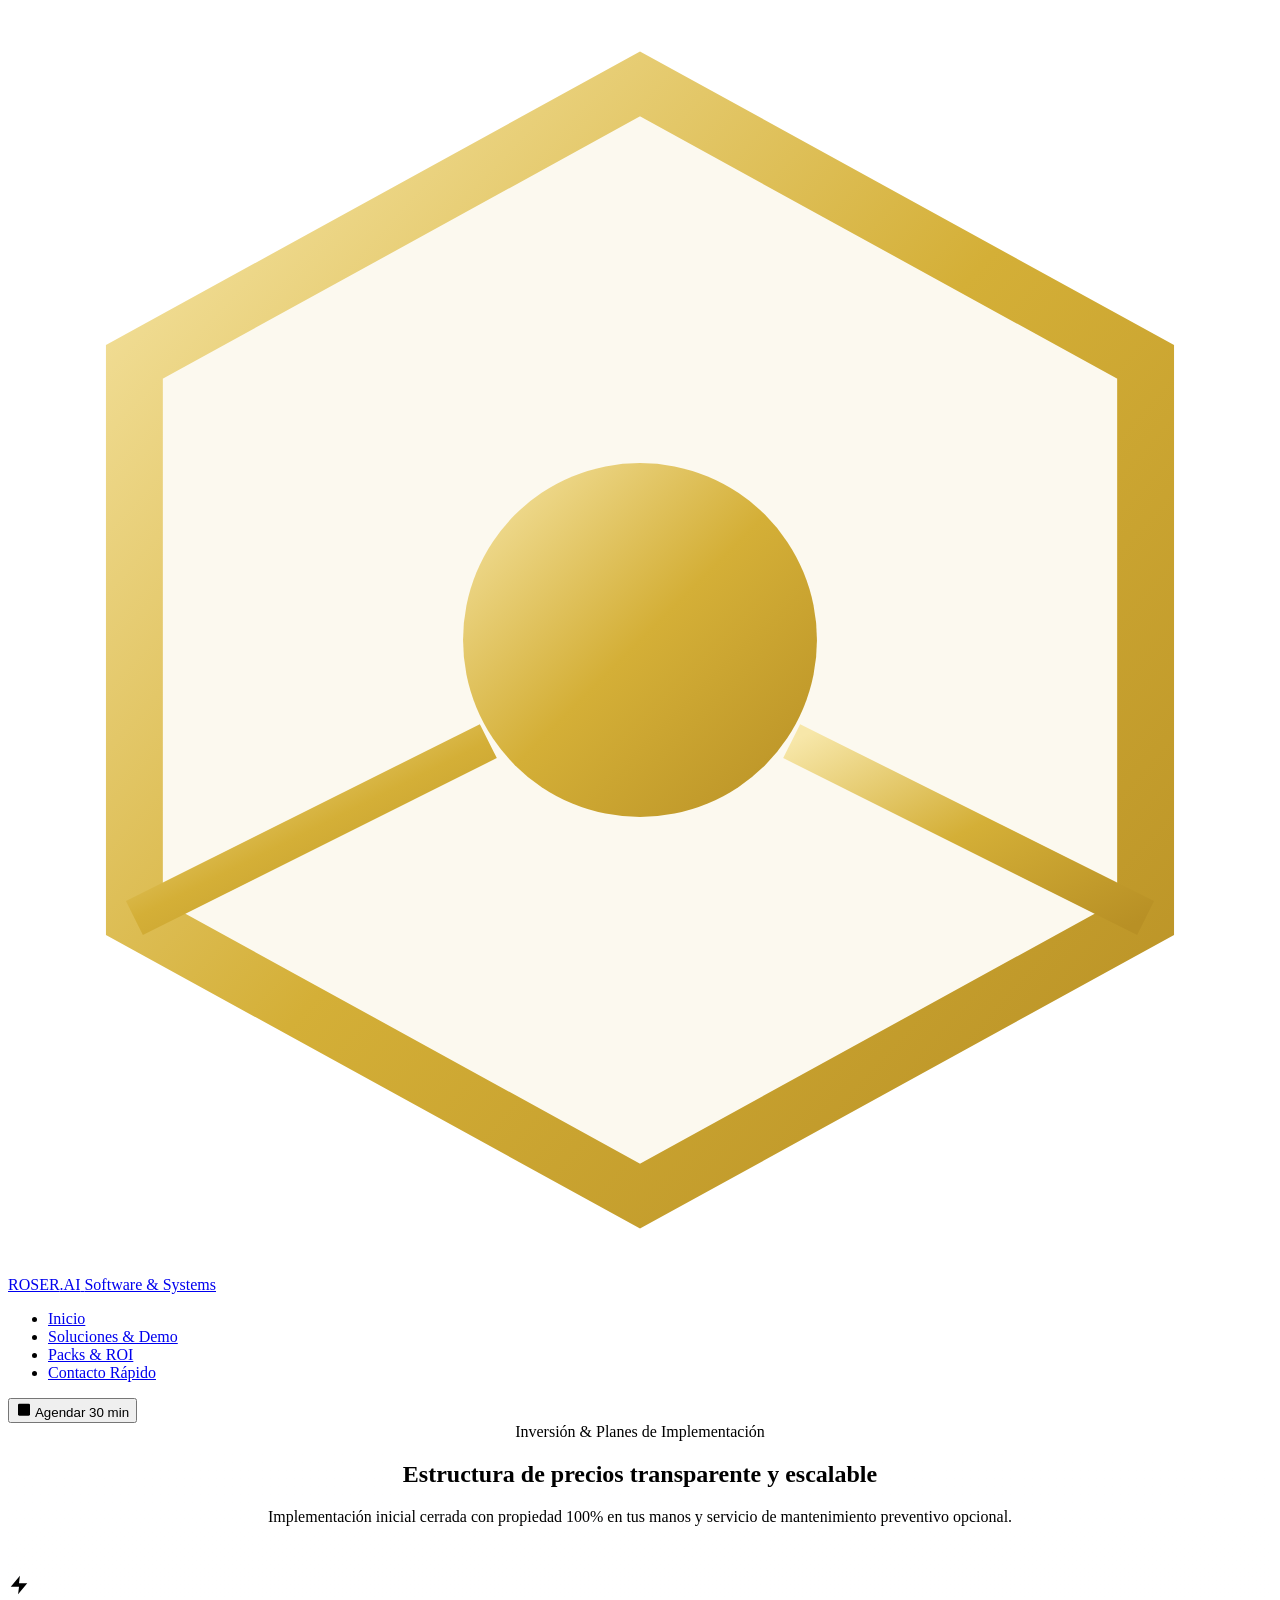
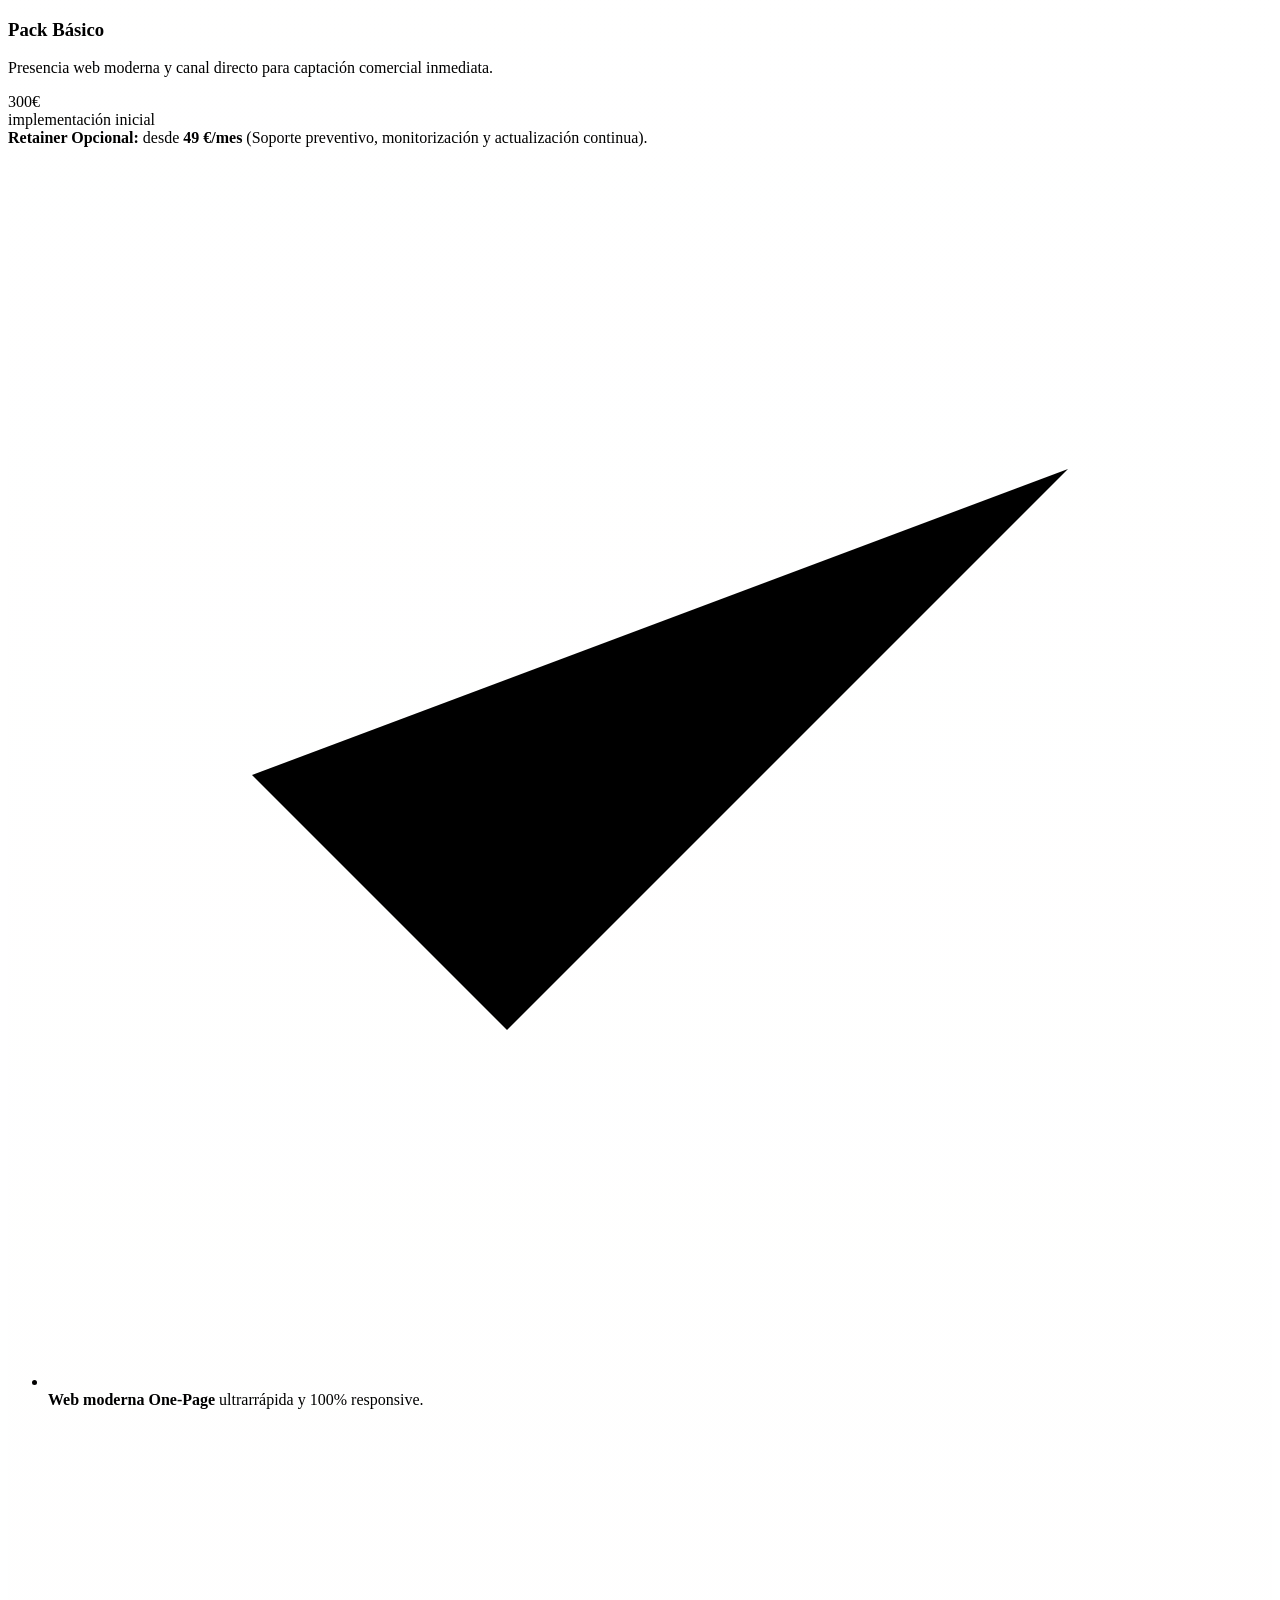
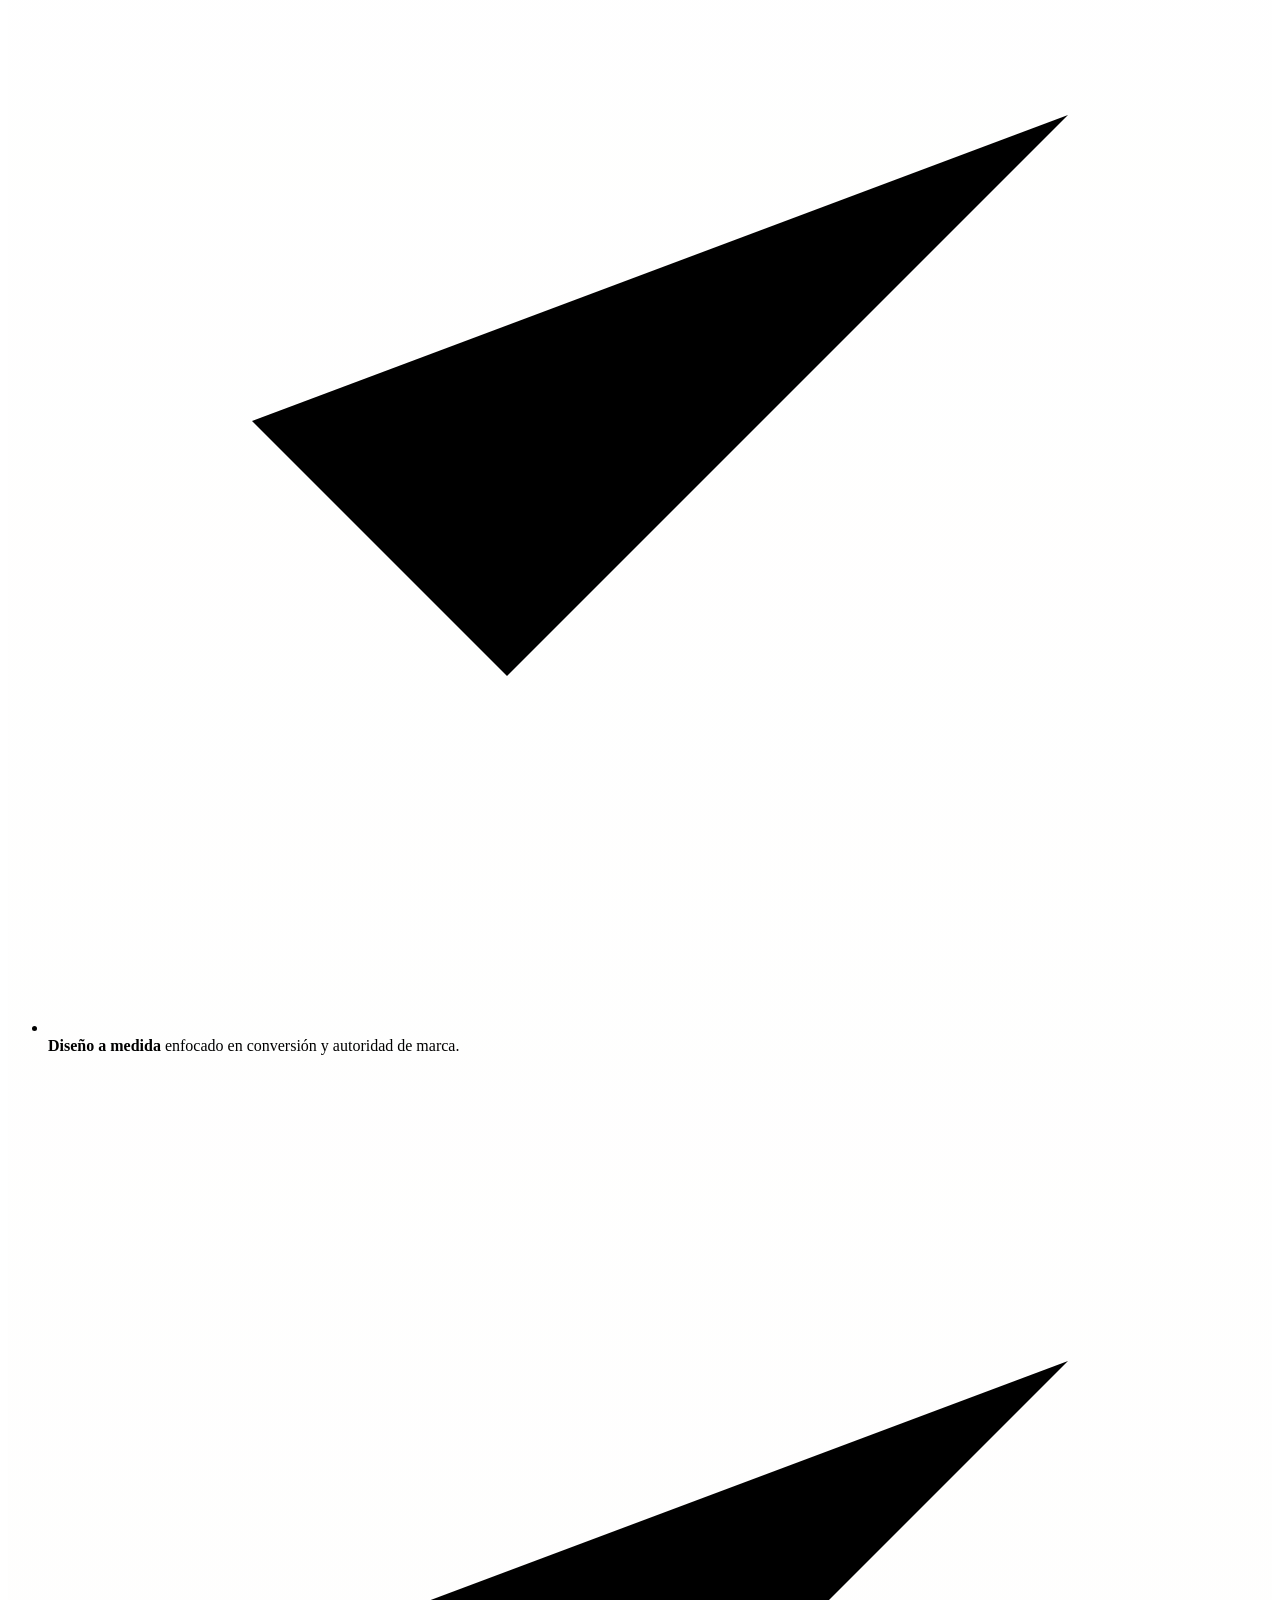
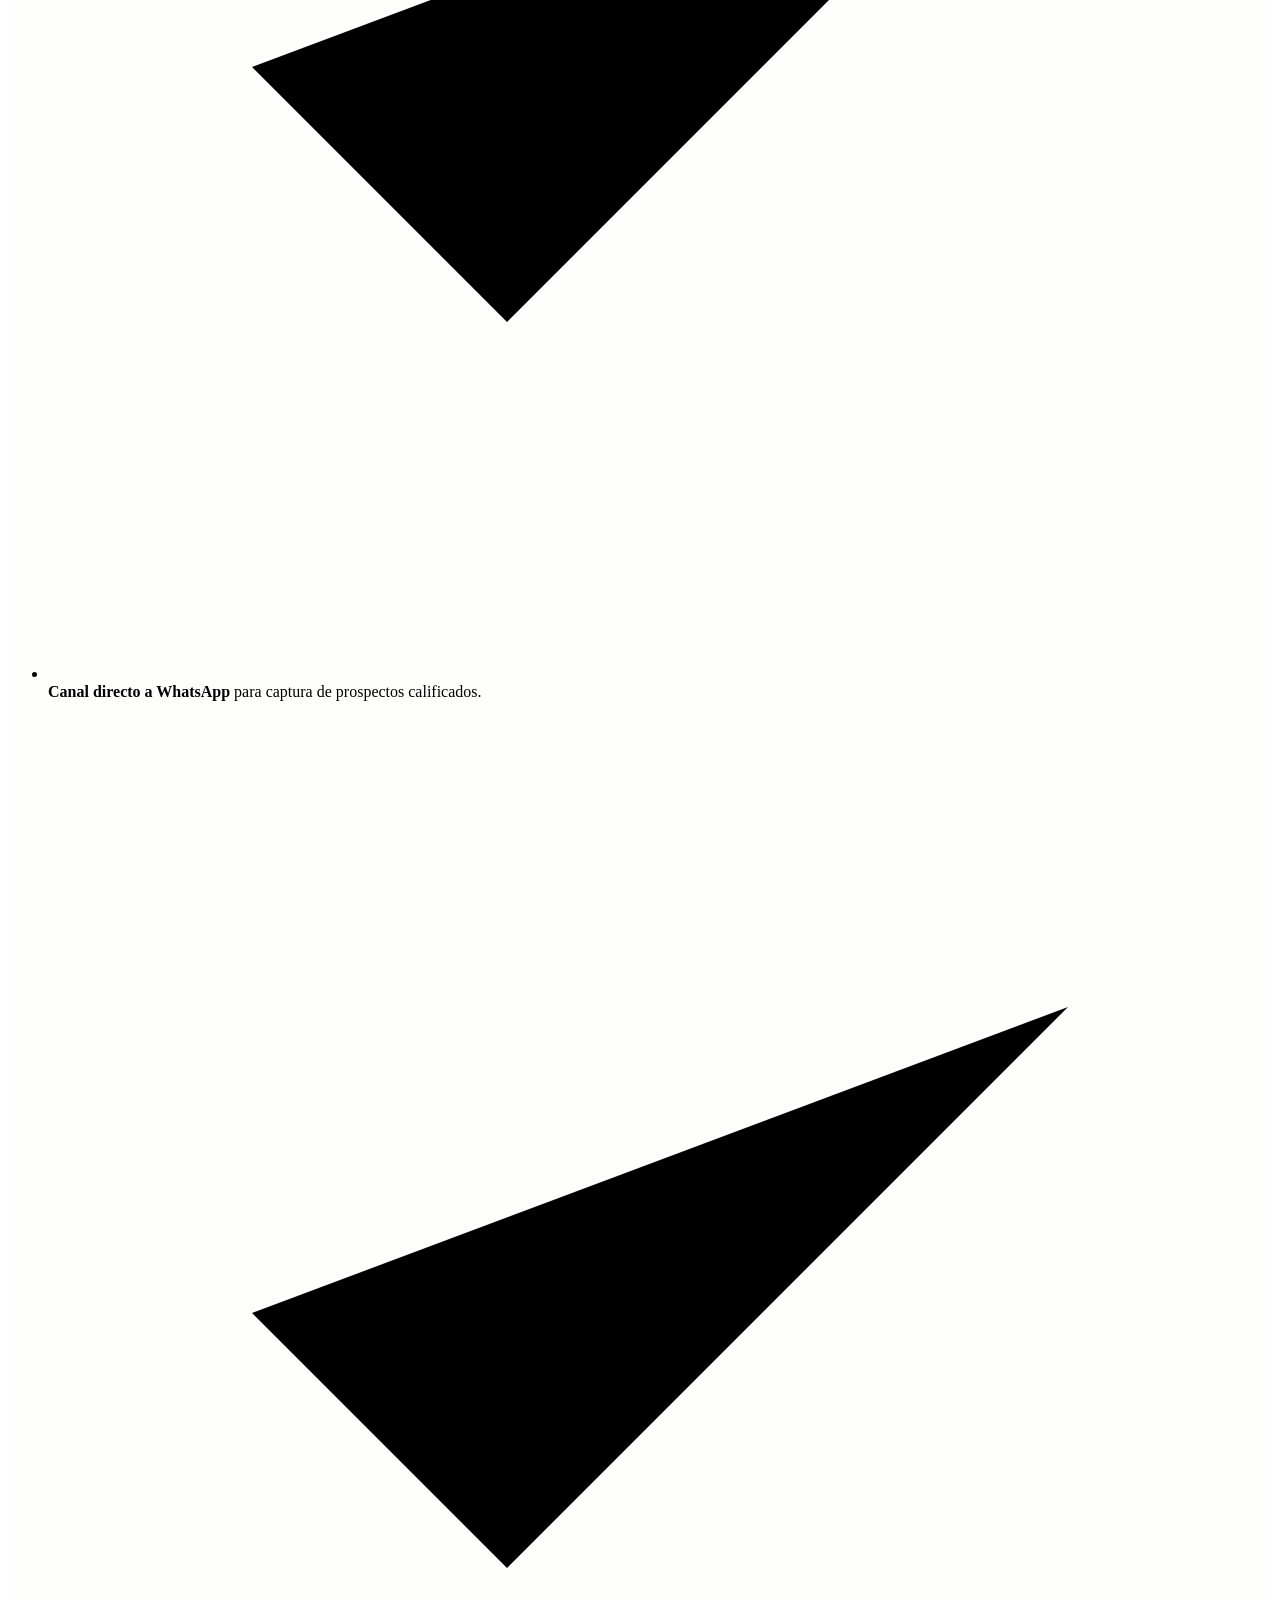
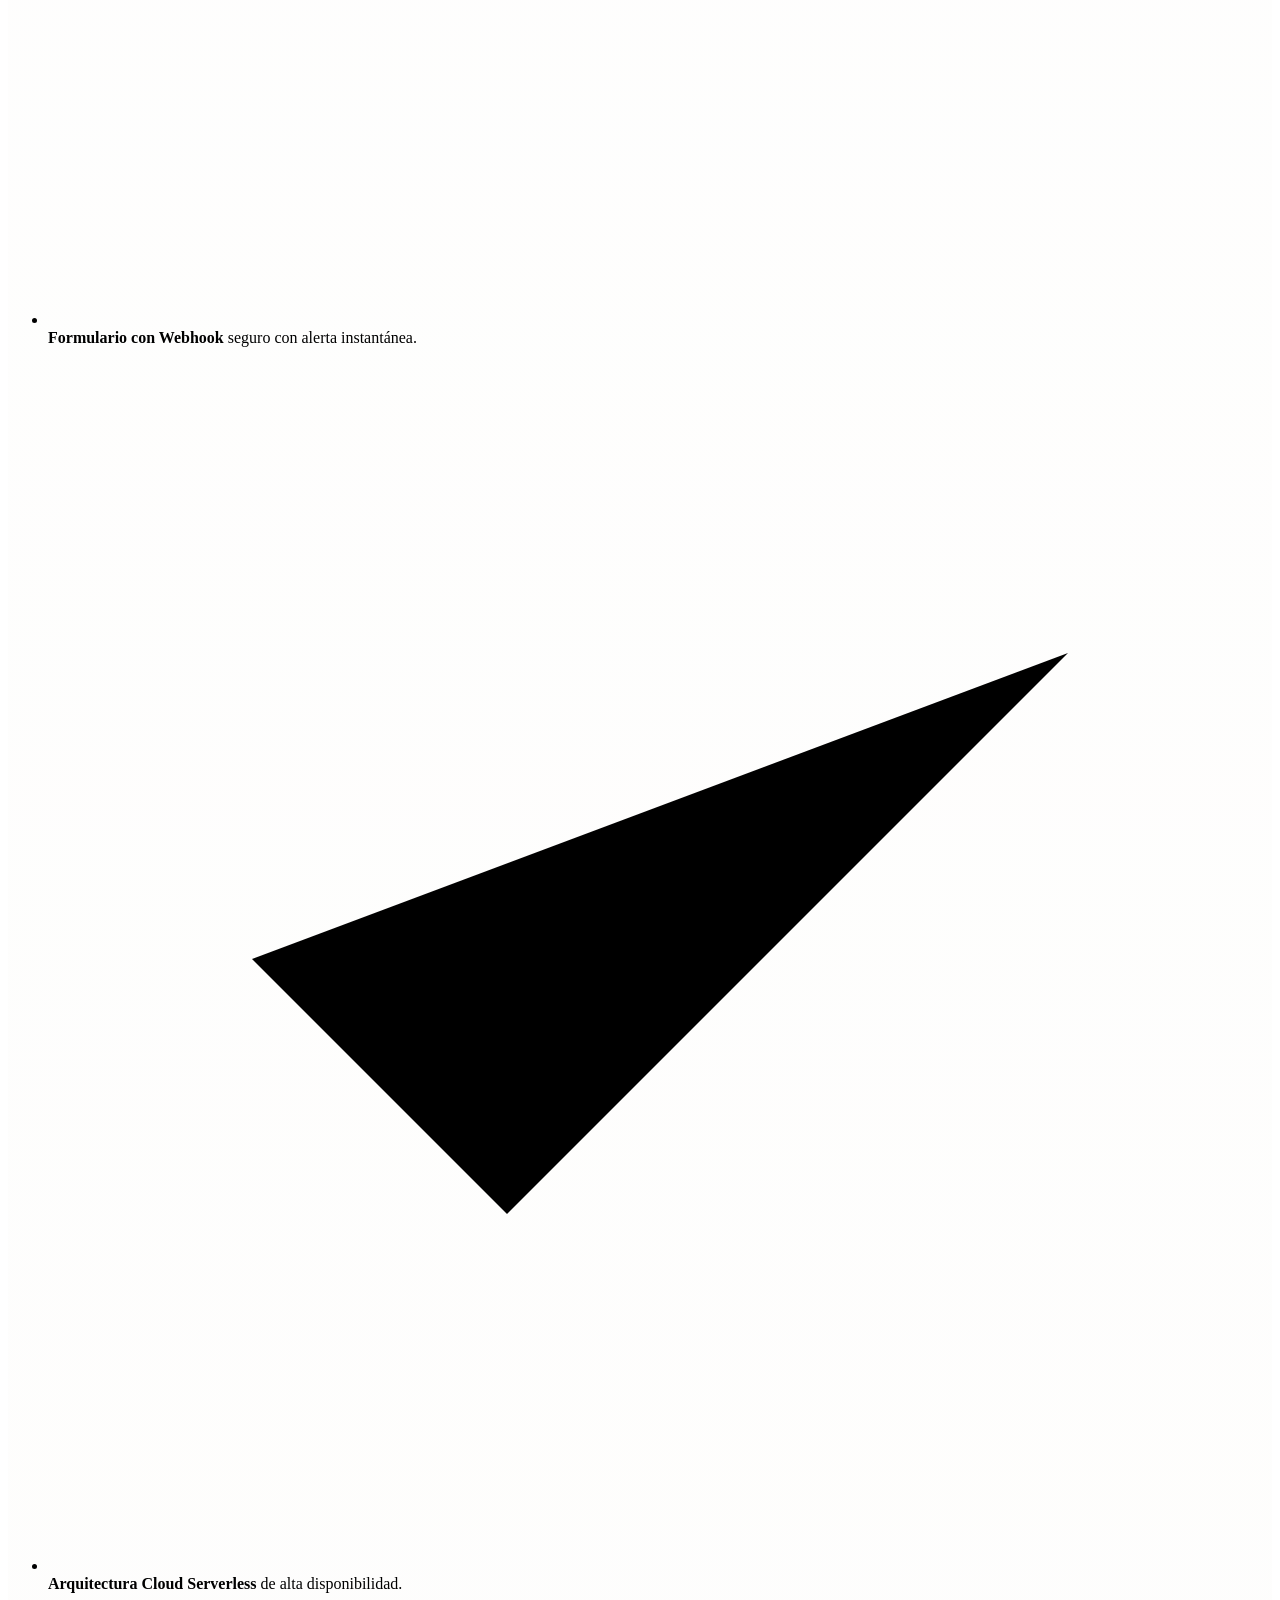
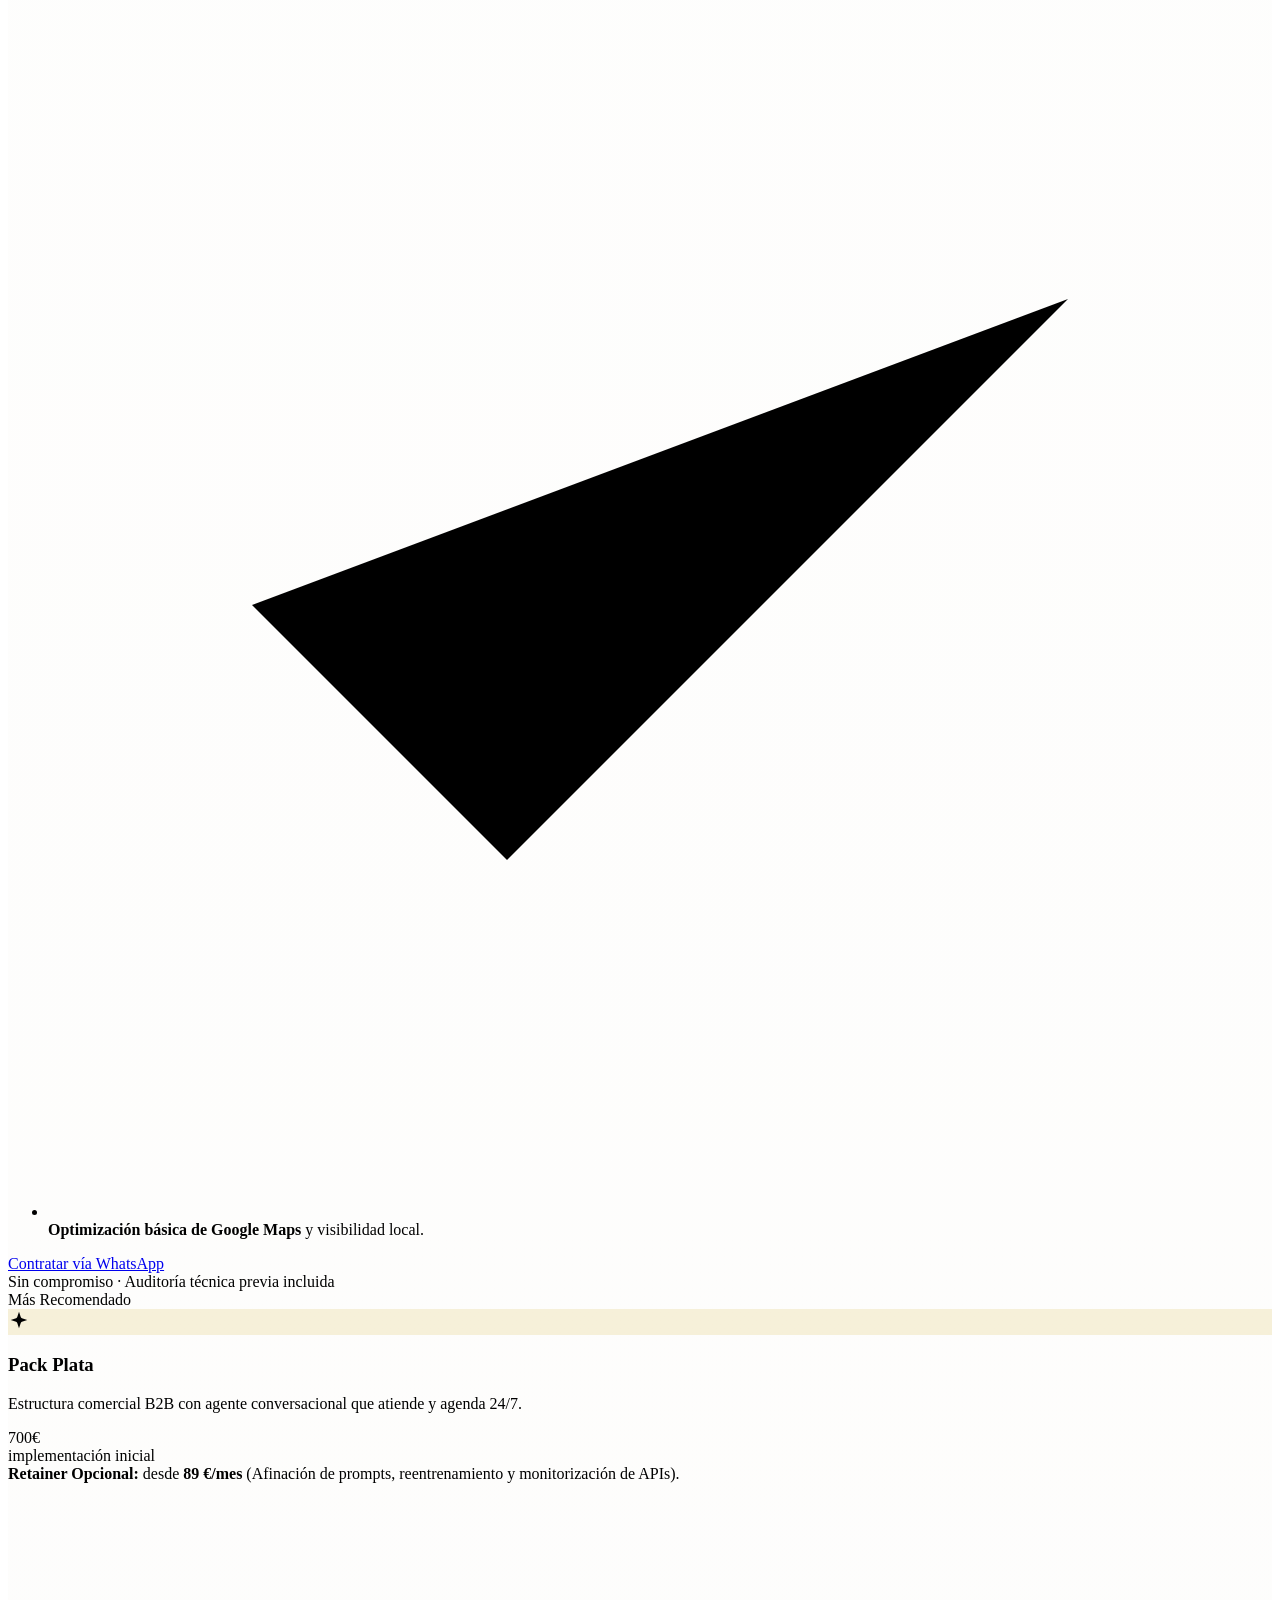
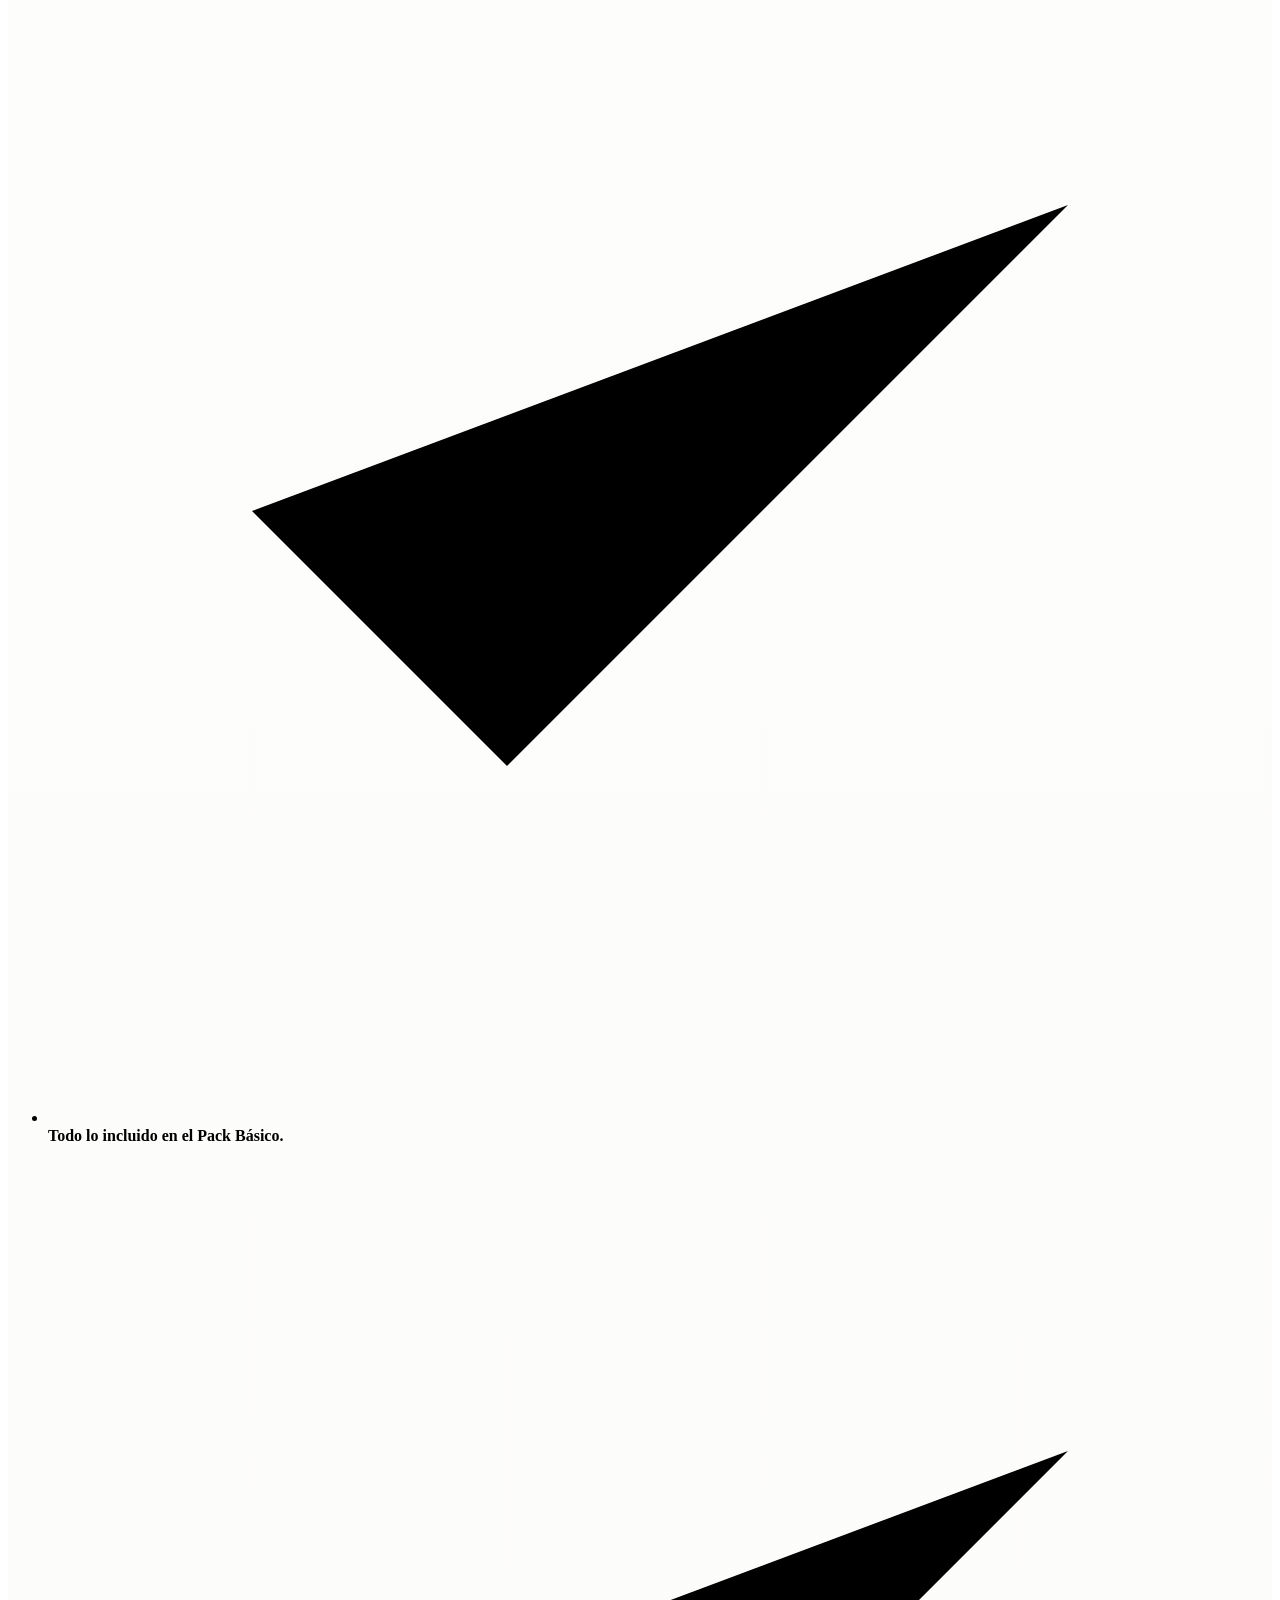
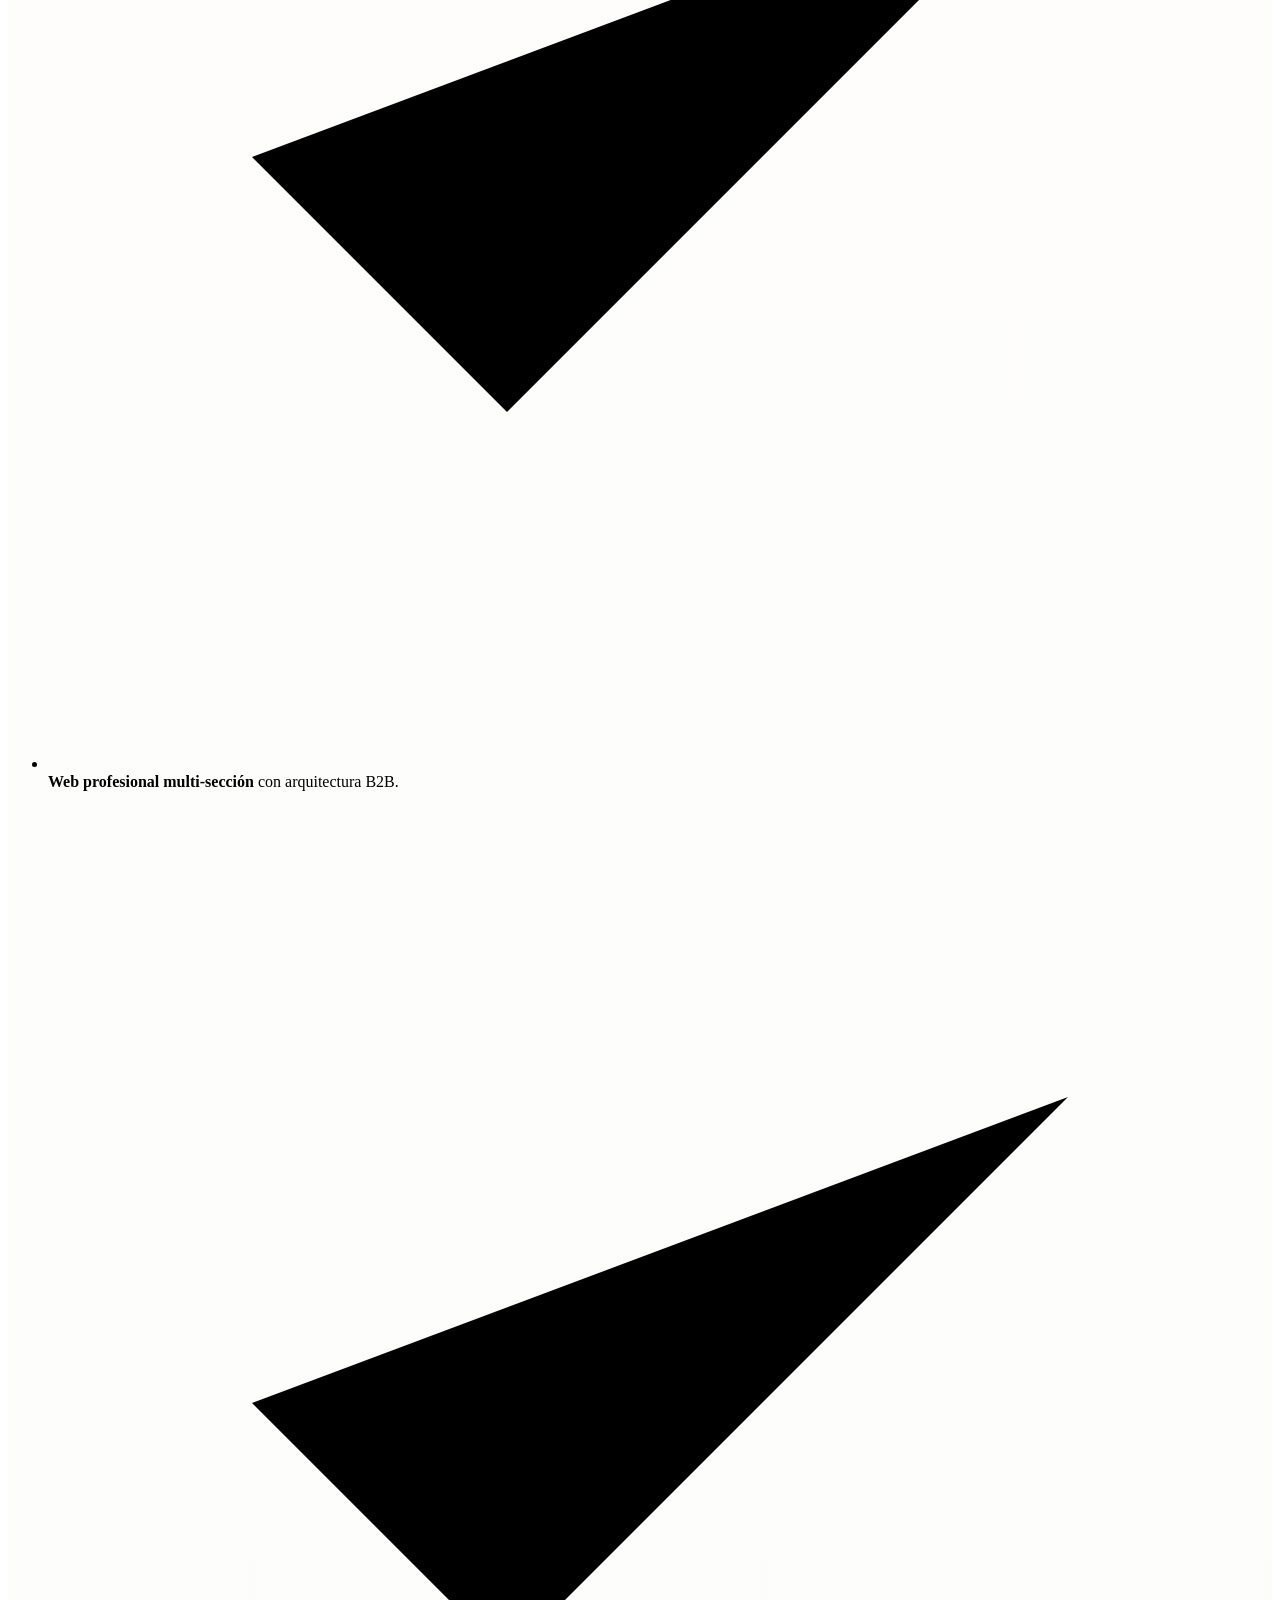
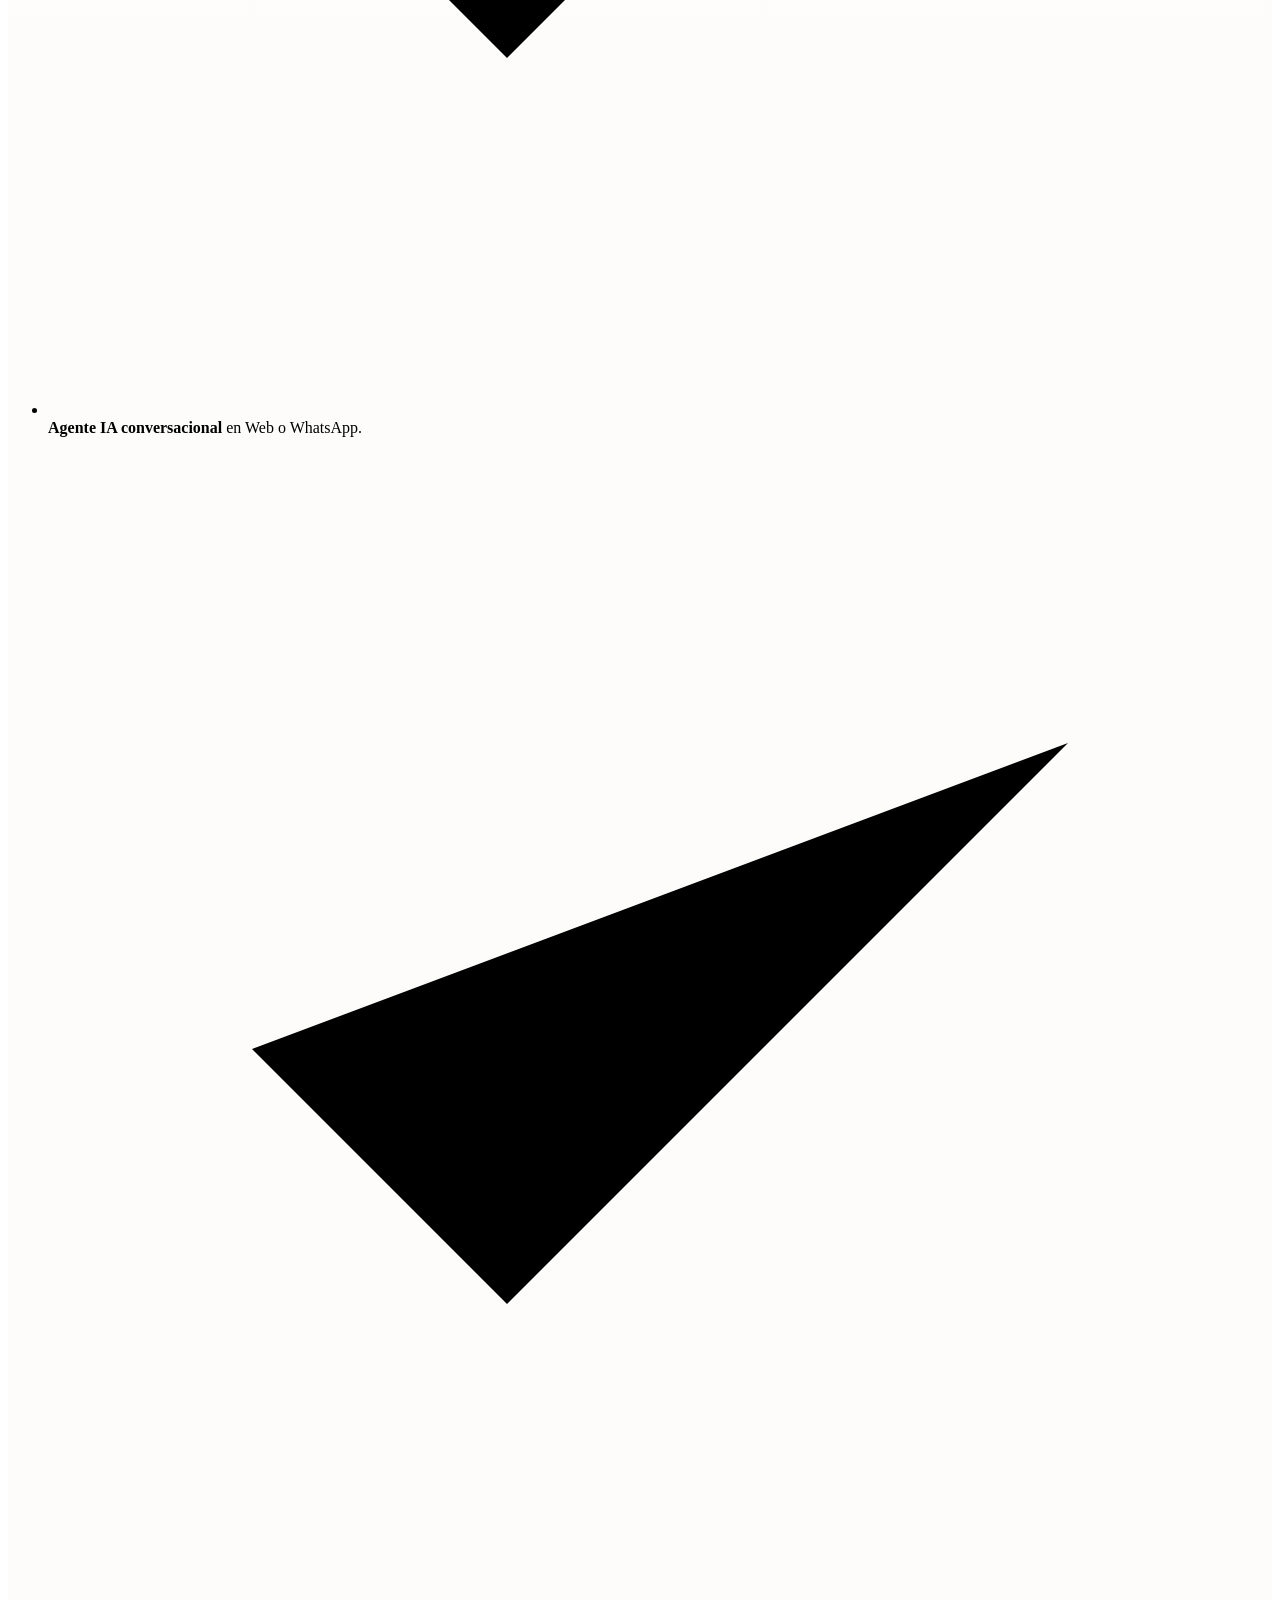
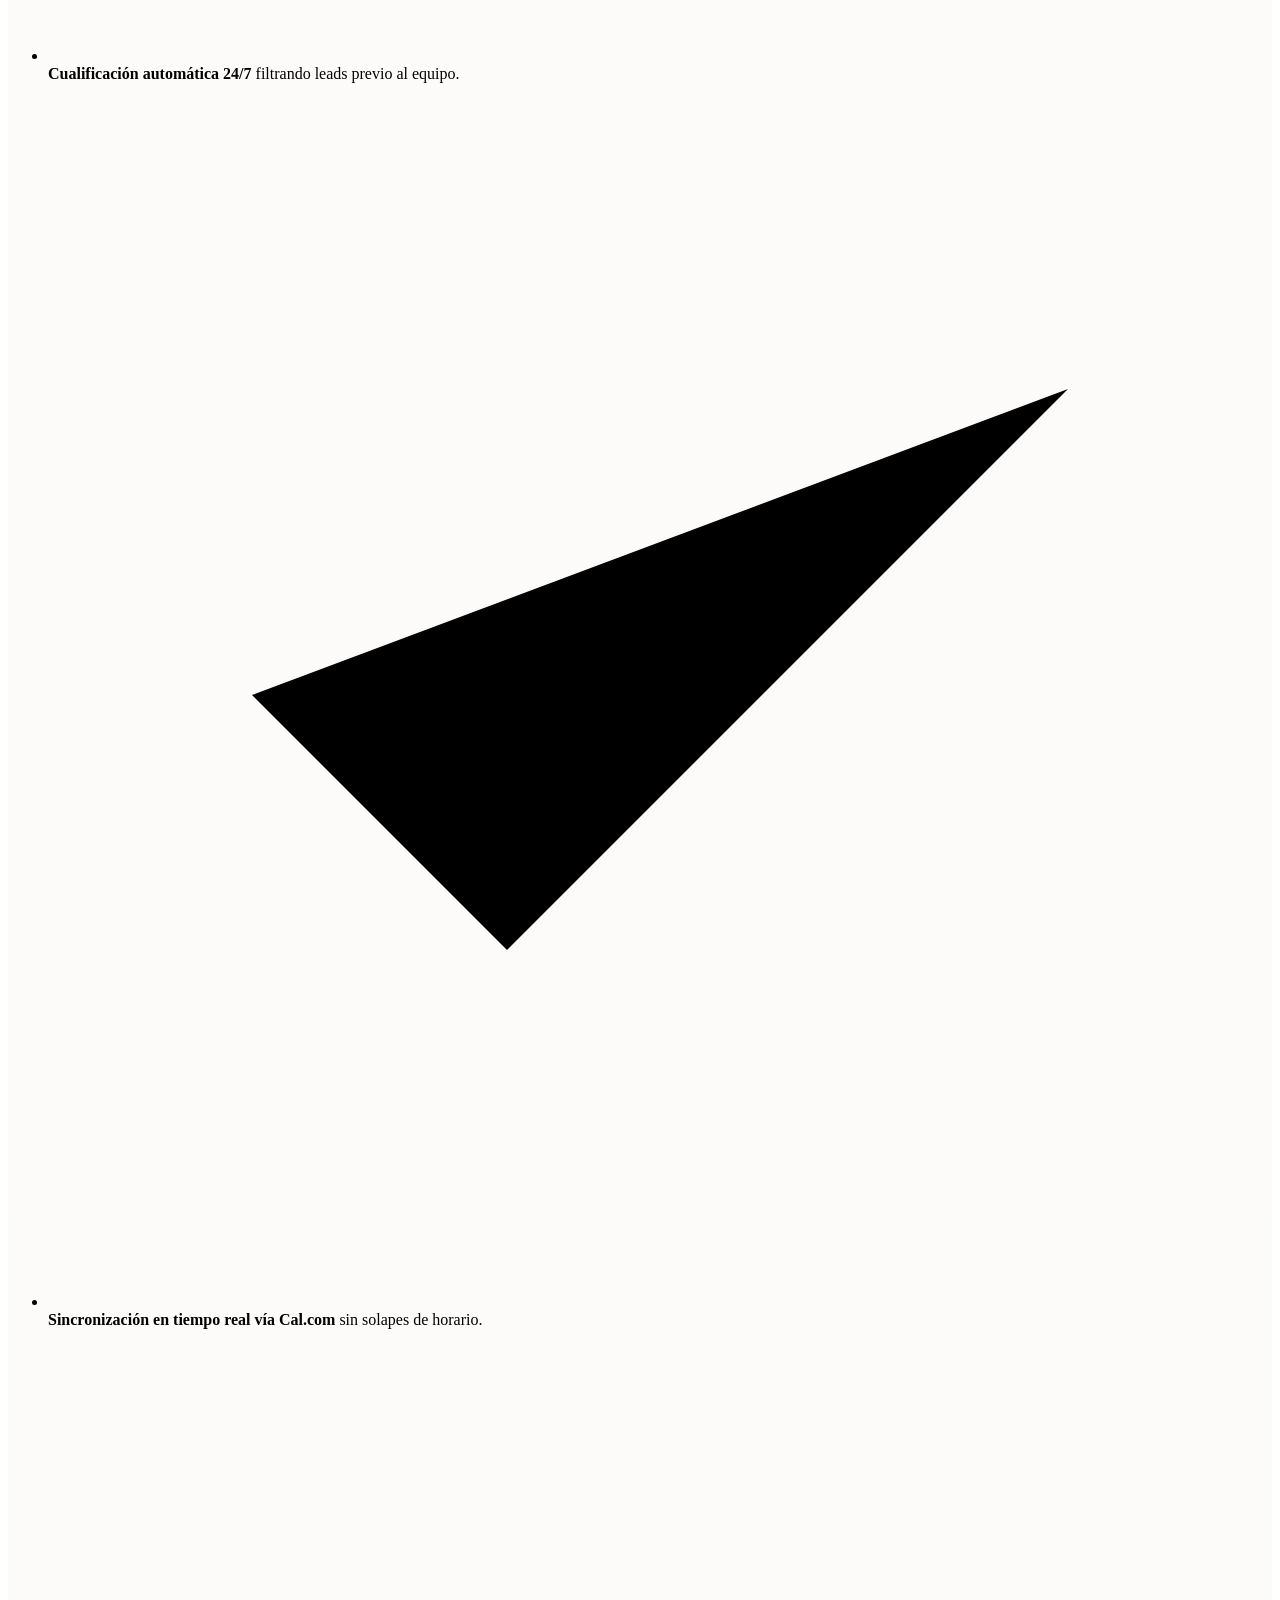
==== commit 5d68298e: "Update precios.html" ====
--- a/precios.html
+++ b/precios.html
@@ -4,190 +4,12 @@
   <meta charset="UTF-8" />
   <meta name="viewport" content="width=device-width, initial-scale=1.0" />
   <title>Planes, Tarifas & Calculadora de ROI — ROSER.AI</title>
-  <meta name="description" content="Estructura transparente de inversión para automatizar tu negocio: Pack Básico (300€), Pack Plata (700€) y Pack Oro (1.200€) con retainers opcionales, proyección de ahorro y metodología en 4 fases." />
+  <meta name="description" content="Estructura transparente de inversión para automatizar tu negocio: Pack Básico (300€), Pack Plata (700€) y Pack Oro (1.200€) con retainers opcionales y proyección de ahorro." />
 
   <link rel="preconnect" href="https://fonts.googleapis.com" />
   <link rel="preconnect" href="https://fonts.gstatic.com" crossorigin />
   <link href="https://fonts.googleapis.com/css2?family=Inter:wght@300;400;500;600;700&family=Space+Grotesk:wght@500;600;700&display=swap" rel="stylesheet" />
-
-  <style>
-    :root {
-      --white-pure: #FFFFFF;
-      --slate-gray: #6B7280;
-      --slate-dark: #374151;
-      --slate-light: #9CA3AF;
-      --gold-metallic: #D4AF37;
-      --gold-deep: #B89025;
-      --gold-accessible: #997519;
-      --gold-light: #F7E7A9;
-      --gold-subtle: rgba(212, 175, 55, 0.12);
-      --text-charcoal: #111827;
-      --text-slate: #374151;
-      --bg-canvas: #FFFFFF;
-      --bg-surface-soft: #F9FAFB;
-      --border-light: #E5E7EB;
-      --border-medium: #D1D5DB;
-      --border-gold: rgba(212, 175, 55, 0.45);
-      --radius-sm: 8px;
-      --radius-md: 14px;
-      --radius-lg: 22px;
-      --radius-full: 9999px;
-      --shadow-luxury-sm: 0 4px 14px rgba(17, 24, 39, 0.04);
-      --shadow-luxury-md: 0 12px 30px rgba(17, 24, 39, 0.08);
-      --shadow-luxury-lg: 0 20px 45px rgba(17, 24, 39, 0.12);
-      --shadow-gold: 0 8px 24px rgba(212, 175, 55, 0.28);
-    }
-    * { box-sizing: border-box; margin: 0; padding: 0; -webkit-font-smoothing: antialiased; }
-    body {
-      background-color: var(--bg-canvas);
-      color: var(--text-charcoal);
-      font-family: 'Inter', sans-serif;
-      line-height: 1.6;
-      background-image: 
-        radial-gradient(at 0% 0%, rgba(212, 175, 55, 0.07) 0px, transparent 50%),
-        radial-gradient(at 100% 20%, rgba(107, 114, 128, 0.05) 0px, transparent 40%);
-    }
-    .container { max-width: 1220px; margin: 0 auto; padding: 0 1.5rem; position: relative; z-index: 1; }
-    .svg-stroke { fill: none; stroke: currentColor; stroke-linecap: round; stroke-linejoin: round; stroke-width: 2; }
-
-    header {
-      position: sticky; top: 0; z-index: 200;
-      background: rgba(255, 255, 255, 0.94);
-      backdrop-filter: blur(18px); -webkit-backdrop-filter: blur(18px);
-      border-bottom: 1px solid var(--border-light);
-      box-shadow: 0 2px 12px rgba(17, 24, 39, 0.03);
-    }
-    .nav-wrapper { display: flex; align-items: center; justify-content: space-between; height: 78px; }
-    .brand-container { display: flex; align-items: center; gap: 0.85rem; text-decoration: none; }
-    .brand-icon-svg { width: 38px; height: 38px; flex-shrink: 0; filter: drop-shadow(0 2px 8px rgba(212, 175, 55, 0.35)); }
-    .brand-name {
-      font-family: 'Space Grotesk', sans-serif; font-size: 1.35rem; font-weight: 700;
-      letter-spacing: -0.04em; color: var(--text-charcoal); display: flex; align-items: center; gap: 0.2rem;
-    }
-    .brand-name .ai-accent {
-      background: linear-gradient(135deg, var(--gold-metallic), var(--gold-deep));
-      -webkit-background-clip: text; -webkit-text-fill-color: transparent; font-weight: 800;
-    }
-    .brand-sub { font-size: 0.62rem; text-transform: uppercase; letter-spacing: 0.16em; color: var(--text-slate); font-weight: 600; }
-    .nav-links { display: none; align-items: center; gap: 1.8rem; list-style: none; }
-    @media (min-width: 960px) { .nav-links { display: flex; } }
-    .nav-links a { color: var(--text-slate); text-decoration: none; font-size: 0.9rem; font-weight: 500; transition: color 0.2s ease; }
-    .nav-links a:hover, .nav-links a.active { color: var(--gold-accessible); font-weight: 600; }
-
-    .btn-primary {
-      background: linear-gradient(135deg, #D4AF37 0%, #B89025 100%);
-      color: #FFFFFF; padding: 0.7rem 1.45rem; border-radius: var(--radius-full);
-      font-size: 0.88rem; font-weight: 600; text-decoration: none;
-      border: 1px solid rgba(255, 255, 255, 0.4); box-shadow: var(--shadow-gold);
-      cursor: pointer; display: inline-flex; align-items: center; gap: 0.5rem;
-      transition: all 0.25s cubic-bezier(0.16, 1, 0.3, 1);
-    }
-    .btn-primary:hover { transform: translateY(-2px); box-shadow: 0 10px 28px rgba(212, 175, 55, 0.4); background: linear-gradient(135deg, #DFBE52 0%, #A8811C 100%); }
-
-    .btn-ghost {
-      background: #FFFFFF; color: var(--text-charcoal); padding: 0.7rem 1.45rem;
-      border-radius: var(--radius-full); font-size: 0.88rem; font-weight: 600;
-      text-decoration: none; border: 1px solid var(--border-medium); cursor: pointer;
-      display: inline-flex; align-items: center; gap: 0.5rem; box-shadow: var(--shadow-luxury-sm); transition: all 0.2s ease;
-    }
-    .btn-ghost:hover { background: var(--bg-surface-soft); border-color: var(--gold-metallic); color: var(--gold-accessible); }
-
-    .section-wrap { padding: 4.8rem 0; position: relative; }
-    .eyebrow { font-size: 0.78rem; font-weight: 700; letter-spacing: 0.16em; text-transform: uppercase; color: var(--gold-accessible); margin-bottom: 0.6rem; display: block; }
-    .section-title { font-family: 'Space Grotesk', sans-serif; font-size: clamp(2rem, 3.8vw, 2.9rem); font-weight: 700; letter-spacing: -0.03em; color: var(--text-charcoal); line-height: 1.15; }
-    .section-subtitle { color: var(--text-slate); font-size: 1rem; max-width: 680px; margin-top: 0.75rem; }
-
-    /* PRICING GRID EXACTO AL ORIGINAL */
-    .pricing-grid { display: grid; grid-template-columns: 1fr; gap: 2rem; align-items: stretch; margin-top: 2rem; }
-    @media (min-width: 980px) { .pricing-grid { grid-template-columns: repeat(3, 1fr); } }
-    .pack-card { background: #FFFFFF; border: 1px solid var(--border-light); border-radius: var(--radius-lg); padding: 2.6rem 2.2rem; display: flex; flex-direction: column; justify-content: space-between; position: relative; box-shadow: var(--shadow-luxury-sm); transition: all 0.35s cubic-bezier(0.16, 1, 0.3, 1); }
-    .pack-card:hover { transform: translateY(-8px); box-shadow: var(--shadow-luxury-lg), 0 0 28px rgba(212, 175, 55, 0.15); border-color: var(--border-gold); }
-    .pack-card.popular { border: 2px solid var(--gold-metallic); box-shadow: var(--shadow-luxury-md), 0 0 35px rgba(212, 175, 55, 0.18); position: relative; }
-    @media (min-width: 980px) { .pack-card.popular { transform: scale(1.04); } .pack-card.popular:hover { transform: scale(1.04) translateY(-8px); } }
-    .popular-pill { position: absolute; top: -14px; left: 50%; transform: translateX(-50%); background: linear-gradient(135deg, var(--gold-metallic) 0%, var(--gold-deep) 100%); color: #FFFFFF; font-size: 0.72rem; font-weight: 700; text-transform: uppercase; letter-spacing: 0.12em; padding: 0.32rem 1rem; border-radius: var(--radius-full); box-shadow: var(--shadow-gold); white-space: nowrap; display: inline-flex; align-items: center; gap: 0.35rem; }
-    .pack-badge-icon { width: 48px; height: 48px; border-radius: var(--radius-md); background: var(--gold-subtle); border: 1px solid rgba(212, 175, 55, 0.3); display: flex; align-items: center; justify-content: center; color: var(--gold-accessible); margin-bottom: 1.2rem; }
-    .pack-title { font-family: 'Space Grotesk', sans-serif; font-size: 1.55rem; font-weight: 700; color: var(--text-charcoal); margin-bottom: 0.4rem; }
-    .pack-tagline { font-size: 0.88rem; color: var(--text-slate); min-height: 42px; line-height: 1.5; }
-    .pack-price-box { margin: 1.4rem 0 1.2rem; padding: 1.2rem 0; border-top: 1px solid var(--border-light); border-bottom: 1px solid var(--border-light); display: flex; align-items: baseline; gap: 0.4rem; }
-    .pack-price-number { font-family: 'Space Grotesk', sans-serif; font-size: 3.2rem; font-weight: 700; color: var(--text-charcoal); line-height: 1; }
-    .pack-card.popular .pack-price-number { background: linear-gradient(135deg, var(--gold-accessible) 0%, var(--gold-metallic) 100%); -webkit-background-clip: text; -webkit-text-fill-color: transparent; }
-    .pack-price-period { font-size: 0.88rem; color: var(--text-slate); font-weight: 600; }
-    .retainer-sub-box { background: var(--bg-surface-soft); border: 1px solid var(--border-light); border-radius: var(--radius-sm); padding: 0.75rem 0.95rem; margin-bottom: 1.4rem; font-size: 0.8rem; color: var(--text-slate); line-height: 1.45; }
-    .retainer-sub-box strong { color: var(--gold-accessible); }
-    .pack-highlight-bonus { background: rgba(212, 175, 55, 0.08); border: 1px dashed var(--gold-metallic); padding: 0.75rem 0.95rem; border-radius: var(--radius-sm); font-size: 0.82rem; color: var(--gold-accessible); font-weight: 600; margin-bottom: 1.5rem; display: flex; align-items: center; gap: 0.5rem; }
-    .pack-features-list { list-style: none; display: flex; flex-direction: column; gap: 0.85rem; margin-bottom: 1.8rem; font-size: 0.9rem; }
-    .pack-features-list li { display: flex; align-items: flex-start; gap: 0.65rem; color: var(--text-slate); line-height: 1.45; }
-    .pack-features-list li .check-icon { color: var(--gold-accessible); margin-top: 0.2rem; flex-shrink: 0; width: 16px; height: 16px; }
-    .btn-pack-action { width: 100%; justify-content: center; padding: 0.85rem 1.4rem; font-size: 0.92rem; cursor: pointer; text-decoration: none; }
-    .pack-micro-copy { display: flex; align-items: center; justify-content: center; gap: 0.4rem; margin-top: 0.85rem; font-size: 0.76rem; color: var(--text-slate); font-weight: 500; text-align: center; }
-
-    /* METODOLOGÍA (4 FASES) */
-    .process-timeline { display: grid; grid-template-columns: 1fr; gap: 1.5rem; margin-top: 2rem; }
-    @media (min-width: 768px) { .process-timeline { grid-template-columns: repeat(4, 1fr); } }
-    .process-step { background: #FFFFFF; border: 1px solid var(--border-light); border-radius: var(--radius-md); padding: 1.8rem 1.4rem; box-shadow: var(--shadow-luxury-sm); transition: transform 0.25s ease, border-color 0.25s ease; }
-    .process-step:hover { transform: translateY(-4px); border-color: var(--border-gold); }
-    .step-number { font-family: 'Space Grotesk', sans-serif; font-size: 1.8rem; font-weight: 700; color: var(--gold-accessible); margin-bottom: 0.5rem; line-height: 1; }
-    .step-title { font-family: 'Space Grotesk', sans-serif; font-size: 1.1rem; font-weight: 700; color: var(--text-charcoal); margin-bottom: 0.5rem; }
-    .step-desc { font-size: 0.86rem; color: var(--text-slate); line-height: 1.5; }
-
-    /* CALCULADORA DE ROI */
-    .interactive-card { background: #FFFFFF; border: 1px solid var(--border-gold); border-radius: var(--radius-lg); padding: 3rem 2.4rem; margin: 3.5rem 0; box-shadow: var(--shadow-luxury-md), 0 0 35px rgba(212, 175, 55, 0.08); }
-    .calculator-layout { display: grid; grid-template-columns: 1fr; gap: 2.8rem; align-items: center; }
-    @media (min-width: 860px) { .calculator-layout { grid-template-columns: 1.25fr 0.85fr; } }
-    .range-input { width: 100%; height: 7px; border-radius: var(--radius-full); background: #E5E7EB; outline: none; -webkit-appearance: none; margin: 1.1rem 0; }
-    .range-input::-webkit-slider-thumb { -webkit-appearance: none; width: 24px; height: 24px; border-radius: 50%; background: var(--gold-metallic); border: 3px solid #FFFFFF; cursor: pointer; box-shadow: 0 2px 8px rgba(184, 144, 37, 0.45); }
-    .calc-result-panel { background: linear-gradient(180deg, #FAFAFA 0%, #F5F5F7 100%); border: 1px solid var(--border-light); border-top: 3px solid var(--gold-metallic); border-radius: var(--radius-md); padding: 2.2rem; text-align: center; box-shadow: var(--shadow-luxury-sm); }
-    .calc-stat-number { font-family: 'Space Grotesk', sans-serif; font-size: 2.8rem; font-weight: 700; color: var(--gold-accessible); margin: 0.4rem 0; }
-
-    /* COMPARATIVA */
-    .compare-container { overflow-x: auto; margin: 2.5rem 0 4rem; background: #FFFFFF; border-radius: var(--radius-md); border: 1px solid var(--border-light); box-shadow: var(--shadow-luxury-sm); }
-    .compare-table { width: 100%; border-collapse: collapse; text-align: left; font-size: 0.92rem; }
-    .compare-table th { padding: 1.2rem 1.6rem; background: var(--bg-surface-soft); border-bottom: 1px solid var(--border-light); color: var(--text-slate); font-weight: 700; text-transform: uppercase; font-size: 0.74rem; letter-spacing: 0.08em; }
-    .compare-table td { padding: 1.3rem 1.6rem; border-bottom: 1px solid var(--border-light); color: var(--text-charcoal); }
-    .badge-bad { color: #DC2626; display: inline-flex; align-items: center; gap: 0.5rem; font-weight: 500; }
-    .badge-good { color: var(--gold-accessible); font-weight: 600; display: inline-flex; align-items: center; gap: 0.5rem; }
-
-    /* FAQ */
-    .faq-wrapper { max-width: 820px; margin: 1.5rem auto 0; display: flex; flex-direction: column; gap: 1rem; }
-    .faq-item { background: #FFFFFF; border: 1px solid var(--border-light); border-radius: var(--radius-md); overflow: hidden; transition: border-color 0.2s ease, box-shadow 0.2s ease; }
-    .faq-item.active { border-color: var(--gold-metallic); box-shadow: var(--shadow-luxury-sm); }
-    .faq-question { width: 100%; background: none; border: none; padding: 1.25rem 1.5rem; text-align: left; font-family: 'Space Grotesk', sans-serif; font-size: 1.05rem; font-weight: 700; color: var(--text-charcoal); display: flex; align-items: center; justify-content: space-between; gap: 1rem; cursor: pointer; }
-    .faq-icon-arrow { width: 18px; height: 18px; color: var(--gold-accessible); transition: transform 0.25s ease; }
-    .faq-item.active .faq-icon-arrow { transform: rotate(180deg); }
-    .faq-answer { max-height: 0; overflow: hidden; transition: max-height 0.3s cubic-bezier(0, 1, 0, 1); padding: 0 1.5rem; color: var(--text-slate); font-size: 0.92rem; line-height: 1.65; }
-    .faq-item.active .faq-answer { max-height: 500px; transition: max-height 0.4s ease-in-out; padding-bottom: 1.35rem; }
-
-    /* FORMULARIO */
-    .lead-capture-strip { padding: 4.5rem 0; background: linear-gradient(135deg, #111827 0%, #1F2937 100%); color: #FFFFFF; border-top: 2px solid var(--gold-metallic); position: relative; overflow: hidden; margin-top: 4rem; }
-    .lead-strip-grid { display: grid; grid-template-columns: 1fr; gap: 2.5rem; align-items: center; }
-    @media (min-width: 900px) { .lead-strip-grid { grid-template-columns: 1.15fr 1.35fr; } }
-    .lead-form-wrap { background: #FFFFFF; padding: 2rem; border-radius: var(--radius-lg); border: 1px solid var(--border-gold); box-shadow: 0 15px 40px rgba(0, 0, 0, 0.25); color: var(--text-charcoal); }
-    .lead-input-row { display: grid; grid-template-columns: 1fr; gap: 1rem; margin-bottom: 1rem; }
-    @media (min-width: 600px) { .lead-input-row { grid-template-columns: 1fr 1fr; } }
-    .lead-field-group label { display: block; font-size: 0.78rem; font-weight: 600; color: var(--text-slate); margin-bottom: 0.35rem; }
-    .lead-input-field { width: 100%; padding: 0.75rem 1rem; border: 1px solid var(--border-medium); border-radius: var(--radius-sm); font-size: 0.88rem; outline: none; font-family: inherit; }
-    .lead-input-field:focus { border-color: var(--gold-metallic); box-shadow: 0 0 0 3px rgba(212, 175, 55, 0.2); }
-    .lead-gdpr-row { display: flex; align-items: flex-start; gap: 0.6rem; margin-bottom: 1.2rem; font-size: 0.76rem; color: var(--text-slate); line-height: 1.4; }
-    .lead-gdpr-row input[type="checkbox"] { margin-top: 0.15rem; accent-color: var(--gold-deep); cursor: pointer; }
-    .lead-status-msg { margin-top: 0.8rem; font-size: 0.82rem; font-weight: 600; display: none; }
-    .lead-status-msg.success { display: block; color: #059669; }
-
-    /* ELEMENTOS FLOTANTES & MODALES */
-    .floating-support-cluster { position: fixed; bottom: 24px; right: 24px; display: flex; align-items: center; gap: 0.85rem; z-index: 150; }
-    .action-fab { width: 52px; height: 52px; border-radius: 50%; display: flex; align-items: center; justify-content: center; border: 1px solid var(--border-light); box-shadow: 0 10px 25px rgba(17, 24, 39, 0.12); cursor: pointer; text-decoration: none; transition: transform 0.2s; }
-    .action-fab:hover { transform: scale(1.1); }
-    .fab-wa { background: #25D366; color: #FFFFFF; }
-    .fab-quote { background: linear-gradient(135deg, var(--gold-metallic) 0%, var(--gold-deep) 100%); color: #FFFFFF; }
-    .modal-backdrop { position: fixed; inset: 0; background: rgba(17, 24, 39, 0.65); backdrop-filter: blur(10px); display: flex; align-items: center; justify-content: center; padding: 1.2rem; z-index: 1000; opacity: 0; pointer-events: none; transition: opacity 0.25s ease; }
-    .modal-backdrop.active { opacity: 1; pointer-events: auto; }
-    .modal-sheet { background: #FFFFFF; border-radius: var(--radius-lg); width: 100%; max-width: 640px; padding: 2.2rem; position: relative; }
-    .close-modal-x { position: absolute; top: 1.2rem; right: 1.2rem; background: var(--bg-surface-soft); border: 1px solid var(--border-light); width: 34px; height: 34px; border-radius: 50%; cursor: pointer; display: flex; align-items: center; justify-content: center; }
-    .cal-iframe-container { width: 100%; height: 520px; border-radius: var(--radius-md); overflow: hidden; border: 1px solid var(--border-light); }
-    .cal-iframe-container iframe { width: 100%; height: 100%; border: none; }
-    footer { border-top: 1px solid var(--border-light); padding: 4.5rem 0 2.8rem; background: #FAFAFA; font-size: 0.9rem; }
-    .footer-grid { display: grid; grid-template-columns: 1fr; gap: 2.5rem; margin-bottom: 3.5rem; }
-    @media (min-width: 768px) { .footer-grid { grid-template-columns: 2fr 1fr 1fr; } }
-  </style>
+  <link rel="stylesheet" href="styles.css" />
 </head>
 
 <body>
@@ -359,75 +181,41 @@
       </div>
     </section>
 
-    <!-- BLOQUE 2: METODOLOGÍA (4 FASES) -->
-    <section class="section-wrap" style="background: #FFFFFF;">
-      <div class="container">
-        <div class="section-header" style="text-align: center; max-width: 750px; margin: 0 auto 3rem;">
-          <span class="eyebrow">Proceso de Trabajo en 4 Fases</span>
-          <h2 class="section-title">Metodología de ingeniería orientada a resultados</h2>
-          <p class="section-subtitle" style="margin: 0.8rem auto 0;">De la auditoría estratégica a la ejecución autónoma continua sin desvíos de presupuesto.</p>
-        </div>
-
-        <div class="process-timeline">
-          <div class="process-step">
-            <div class="step-number">01</div>
-            <h3 class="step-title">Diagnóstico Estratégico</h3>
-            <p class="step-desc">Sesión técnica de 30 minutos para mapear procesos repetitivos, cuellos de botella y fugas de conversión en tu embudo.</p>
-          </div>
-          <div class="process-step">
-            <div class="step-number">02</div>
-            <h3 class="step-title">Arquitectura de Flujos</h3>
-            <p class="step-desc">Diseño de interfaces, entrenamiento de la base de conocimiento del agente y modelado de webhooks e integraciones.</p>
-          </div>
-          <div class="process-step">
-            <div class="step-number">03</div>
-            <h3 class="step-title">Despliegue e Integración</h3>
-            <p class="step-desc">Puesta en marcha, conexión con Meta Cloud API, sincronización de calendarios y pruebas de estrés funcionales.</p>
-          </div>
-          <div class="process-step">
-            <div class="step-number">04</div>
-            <h3 class="step-title">Operativa Autónoma 24/7</h3>
-            <p class="step-desc">Ecosistema trabajando en piloto automático, capturando prospectos y liberando carga de trabajo a tu equipo.</p>
-          </div>
-        </div>
-      </div>
-    </section>
-
-    <!-- BLOQUE 3: CALCULADORA DE ROI -->
+    <!-- BLOQUE 2: CALCULADORA DE ROI -->
     <section class="section-wrap" style="background: var(--bg-surface-soft);">
       <div class="container">
-        <div class="interactive-card">
-          <div class="calculator-layout">
+        <div style="background: #FFFFFF; border: 1px solid var(--border-gold); border-radius: var(--radius-lg); padding: 2rem; box-shadow: var(--shadow-luxury-md);">
+          <div style="display: grid; grid-template-columns: 1fr; gap: 2rem;">
             <div>
               <span class="eyebrow">Calculadora de Eficiencia Operativa</span>
-              <h3 style="font-family: 'Space Grotesk', sans-serif; font-size: 2rem; color: var(--text-charcoal); margin-bottom: 1rem;">
+              <h3 style="font-family: 'Space Grotesk', sans-serif; font-size: 1.8rem; color: var(--text-charcoal); margin-bottom: 1rem;">
                 ¿Cuánto dinero pierde tu negocio en tareas mecánicas?
               </h3>
-              <p style="color: var(--text-slate); font-size: 0.95rem; margin-bottom: 1.6rem;">
+              <p style="color: var(--text-slate); font-size: 0.92rem; margin-bottom: 1.5rem;">
                 Ajusta las variables de tu operativa semanal para proyectar el retorno de inversión al delegar tareas en sistemas autónomos:
               </p>
 
               <div>
-                <label style="font-size: 0.88rem; color: var(--text-charcoal); font-weight: 600;">
-                  Horas semanales dedicadas a responder dudas, presupuestos y agendas:
+                <label style="font-size: 0.85rem; color: var(--text-charcoal); font-weight: 600;">
+                  Horas semanales en dudas y agendas:
                   <strong id="hoursDisplay" style="color: var(--gold-accessible); margin-left: 0.4rem;">15 horas</strong>
                 </label>
-                <input type="range" min="5" max="50" value="15" class="range-input" id="hoursSlider" />
-              </div>
-
-              <div style="margin-top: 1.1rem;">
-                <label style="font-size: 0.88rem; color: var(--text-charcoal); font-weight: 600;">
-                  Coste estimado por hora de trabajo / gestión comercial:
+                <input type="range" min="5" max="50" value="15" id="hoursSlider" style="width: 100%; margin: 1rem 0;" />
+              </div>
+
+              <div style="margin-top: 1rem;">
+                <label style="font-size: 0.85rem; color: var(--text-charcoal); font-weight: 600;">
+                  Coste estimado por hora de gestión:
                   <strong id="rateDisplay" style="color: var(--text-slate); margin-left: 0.4rem;">22 €/h</strong>
                 </label>
-                <input type="range" min="12" max="60" value="22" class="range-input" id="rateSlider" />
-              </div>
-            </div>
-
-            <div class="calc-result-panel">
-              <span style="font-size: 0.76rem; text-transform: uppercase; letter-spacing: 0.1em; color: var(--text-slate); font-weight: 700;">Ahorro Anual Proyectado con ROSER.AI</span>
-              <div class="calc-stat-number" id="annualSavings">15.840 €</div>
-              <p style="color: var(--text-slate); font-size: 0.85rem; margin-bottom: 1.35rem;">
+                <input type="range" min="12" max="60" value="22" id="rateSlider" style="width: 100%; margin: 1rem 0;" />
+              </div>
+            </div>
+
+            <div style="background: #FAFAFA; border: 1px solid var(--border-light); border-top: 3px solid var(--gold-metallic); border-radius: var(--radius-md); padding: 1.5rem; text-align: center;">
+              <span style="font-size: 0.72rem; text-transform: uppercase; letter-spacing: 0.1em; color: var(--text-slate); font-weight: 700;">Ahorro Anual Proyectado</span>
+              <div id="annualSavings" style="font-family: 'Space Grotesk', sans-serif; font-size: 2.5rem; font-weight: 700; color: var(--gold-accessible); margin: 0.4rem 0;">15.840 €</div>
+              <p style="color: var(--text-slate); font-size: 0.82rem; margin-bottom: 1.2rem;">
                 Equivalente a <strong id="hoursFreed" style="color: var(--text-charcoal);">60 horas/mes</strong> recuperadas para cerrar ventas estratégicas.
               </p>
               <button class="btn-primary" onclick="openCallModal()" style="width: 100%; justify-content: center;">
@@ -439,96 +227,7 @@
       </div>
     </section>
 
-    <!-- BLOQUE 4: COMPARATIVA ESTRATÉGICA -->
-    <section class="section-wrap" style="background: #FFFFFF;">
-      <div class="container">
-        <div class="section-header">
-          <span class="eyebrow">Diferencial Operativo</span>
-          <h2 class="section-title">Modelo Analógico vs Ecosistema ROSER.AI</h2>
-        </div>
-
-        <div class="compare-container">
-          <table class="compare-table">
-            <thead>
-              <tr>
-                <th>Factor Operativo</th>
-                <th>Modelo Analógico Convencional</th>
-                <th>Ecosistema ROSER.AI</th>
-              </tr>
-            </thead>
-            <tbody>
-              <tr>
-                <td><strong>Respuesta en WhatsApp</strong></td>
-                <td><span class="badge-bad">Demora de 2 a 12 horas (leads perdidos)</span></td>
-                <td><span class="badge-good">Respuesta en &lt; 60 segundos 24/7</span></td>
-              </tr>
-              <tr>
-                <td><strong>Sitio Web Comercial</strong></td>
-                <td><span class="badge-bad">Folleto estático sin tracción</span></td>
-                <td><span class="badge-good">Embudo reactivo con conversión directa</span></td>
-              </tr>
-              <tr>
-                <td><strong>Agendamiento de Citas</strong></td>
-                <td><span class="badge-bad">Rondas de mensajes y citas solapadas</span></td>
-                <td><span class="badge-good">Sincronizado en tiempo real vía Cal.com</span></td>
-              </tr>
-              <tr>
-                <td><strong>Propiedad Técnica</strong></td>
-                <td><span class="badge-bad">Retención y cobros mensuales cautivos</span></td>
-                <td><span class="badge-good">100% propiedad del cliente sin ataduras</span></td>
-              </tr>
-            </tbody>
-          </table>
-        </div>
-      </div>
-    </section>
-
-    <!-- BLOQUE 5: PREGUNTAS FRECUENTES (FAQ) -->
-    <section class="section-wrap" style="background: var(--bg-surface-soft);">
-      <div class="container">
-        <div class="section-header" style="text-align: center; max-width: 780px; margin: 0 auto 3rem;">
-          <span class="eyebrow">Resolución de Dudas Críticas</span>
-          <h2 class="section-title">Preguntas Frecuentes</h2>
-          <p class="section-subtitle" style="margin: 0.8rem auto 0;">Transparencia técnica y operativa sobre cómo trabajamos y qué garantías ofrecemos.</p>
-        </div>
-
-        <div class="faq-wrapper">
-          <div class="faq-item">
-            <button class="faq-question">
-              <span>¿Cuáles son los costes asociados a la API de Meta y las herramientas?</span>
-              <svg class="faq-icon-arrow svg-stroke" viewBox="0 0 24 24"><polyline points="6 9 12 15 18 9"></polyline></svg>
-            </button>
-            <div class="faq-answer">Meta Cloud API ofrece las <strong>primeras 1.000 conversaciones de servicio al mes completamente gratuitas</strong> para cada cuenta comercial, volumen suficiente para la inmensa mayoría de PYMEs. Si superas esa cuota, el coste es de fracciones de céntimo por conversación sin sobrecostes ocultos.</div>
-          </div>
-
-          <div class="faq-item">
-            <button class="faq-question">
-              <span>¿Quién es el propietario del código y los flujos automatizados?</span>
-              <svg class="faq-icon-arrow svg-stroke" viewBox="0 0 24 24"><polyline points="6 9 12 15 18 9"></polyline></svg>
-            </button>
-            <div class="faq-answer"><strong>Tú eres el dueño al 100%</strong>. Todo el código frontend, las credenciales, los escenarios de Make o n8n y los agentes configurados se transfieren a tus propias cuentas o repositorios sin bloqueos ni retenciones técnicas.</div>
-          </div>
-
-          <div class="faq-item">
-            <button class="faq-question">
-              <span>¿Qué tiempos de entrega y despliegue tienen los proyectos?</span>
-              <svg class="faq-icon-arrow svg-stroke" viewBox="0 0 24 24"><polyline points="6 9 12 15 18 9"></polyline></svg>
-            </button>
-            <div class="faq-answer">El <strong>Pack Básico</strong> se entrega habitualmente en <strong>3 a 5 días laborables</strong>. El <strong>Pack Plata</strong> requiere entre <strong>7 y 10 días</strong> para pruebas de precisión y agendamiento. El <strong>Pack Oro</strong> se entrega en una ventana de <strong>12 a 18 días laborables</strong>.</div>
-          </div>
-
-          <div class="faq-item">
-            <button class="faq-question">
-              <span>¿Cómo funciona el soporte continuo y el servicio de Retainer?</span>
-              <svg class="faq-icon-arrow svg-stroke" viewBox="0 0 24 24"><polyline points="6 9 12 15 18 9"></polyline></svg>
-            </button>
-            <div class="faq-answer">Todos los proyectos incluyen garantía inicial tras el despliegue. Para monitorización proactiva, actualización de promociones en el agente y mantenimiento de webhooks, ofrecemos planes de retainer mensual desde 49 €/mes sin permanencia obligatoria.</div>
-          </div>
-        </div>
-      </div>
-    </section>
-
-    <!-- BLOQUE 6: FORMULARIO "TE LLAMAMOS HOY" -->
+    <!-- FORMULARIO "TE LLAMAMOS HOY" -->
     <section class="lead-capture-strip" id="contacto-rapido">
       <div class="container">
         <div class="lead-strip-grid">
@@ -538,7 +237,7 @@
               ¿Prefieres que te llamemos hoy?
             </h2>
             <p style="color: #D1D5DB; font-size: 0.95rem; line-height: 1.7;">
-              Sin cuestionarios eternos. Déjanos tu nombre y teléfono y un consultor senior de ROSER.AI se pondrá en contacto contigo durante la jornada para evaluar la viabilidad de tu sistema.
+              Sin cuestionarios eternos. Déjanos tu nombre y teléfono y un consultor senior de ROSER.AI se pondrá en contacto contigo durante la jornada.
             </p>
           </div>
 
@@ -558,11 +257,11 @@
               <div class="lead-gdpr-row">
                 <input type="checkbox" id="leadConsent" required />
                 <label for="leadConsent">
-                  Acepto el tratamiento de datos según el RGPD para recibir la llamada diagnóstica sin compromiso comercial.
+                  Acepto el tratamiento de datos según el RGPD para recibir la llamada diagnóstica.
                 </label>
               </div>
 
-              <button type="submit" class="btn-primary" id="leadSubmitBtn" style="width: 100%; justify-content: center;">
+              <button type="submit" class="btn-primary" style="width: 100%; justify-content: center;">
                 Solicitar llamada hoy
               </button>
               <div class="lead-status-msg" id="leadStatusMsg"></div>
@@ -600,23 +299,13 @@
     </div>
   </footer>
 
-  <!-- ELEMENTOS FLOTANTES PERSISTENTES -->
-  <div class="floating-support-cluster">
-    <button class="action-fab fab-quote" onclick="openCallModal()" title="Agendar llamada de 30 min">
-      <svg class="svg-stroke" width="20" height="20" viewBox="0 0 24 24"><rect x="3" y="4" width="18" height="18" rx="2" ry="2"></rect><line x1="16" y1="2" x2="16" y2="6"></line><line x1="8" y1="2" x2="8" y2="6"></line><line x1="3" y1="10" x2="21" y2="10"></line></svg>
-    </button>
-    <a href="https://wa.me/34603782884?text=Hola%20ROSER.AI,%20quiero%20informaci%C3%B3n%20sobre%20los%20Packs%20y%20precios" target="_blank" rel="noopener noreferrer" class="action-fab fab-wa" title="WhatsApp (+34 603 78 28 84)">
-      <svg width="22" height="22" viewBox="0 0 24 24" fill="#FFFFFF"><path d="M.057 24l1.687-6.163c-1.041-1.804-1.588-3.849-1.587-5.946.003-6.556 5.338-11.891 11.893-11.891 3.181.001 6.167 1.24 8.413 3.488 2.245 2.248 3.481 5.236 3.48 8.414-.003 6.557-5.338 11.892-11.893 11.892-1.99-.001-3.951-.5-5.688-1.448l-6.305 1.654zm6.597-3.807c1.676.995 3.276 1.591 5.392 1.592 5.448 0 9.886-4.434 9.889-9.885.002-5.462-4.415-9.89-9.881-9.892-5.452 0-9.887 4.434-9.889 9.884-.001 2.225.651 3.891 1.746 5.634l-.999 3.648 3.742-.981zm11.387-5.464c-.074-.124-.272-.198-.57-.347-.297-.149-1.758-.868-2.031-.967-.272-.099-.47-.149-.669.149-.198.297-.768.967-.941 1.165-.173.198-.347.223-.644.074-.297-.149-1.255-.462-2.39-1.475-.883-.788-1.48-1.761-1.653-2.059-.173-.297-.018-.458.13-.606.134-.133.297-.347.446-.521.151-.172.2-.296.3-.495.099-.198.05-.372-.025-.521-.075-.148-.669-1.611-.916-2.206-.242-.579-.487-.501-.669-.51l-.57-.01c-.198 0-.52.074-.792.372s-1.04 1.016-1.04 2.479 1.065 2.876 1.213 3.074c.149.198 2.095 3.2 5.076 4.487.709.306 1.263.489 1.694.626.712.226 1.36.194 1.872.118.571-.085 1.758-.719 2.006-1.413.248-.695.248-1.29.173-1.414z"/></svg>
-    </a>
-  </div>
-
   <!-- MODAL CAL.COM -->
   <div class="modal-backdrop" id="callScheduleModal">
     <div class="modal-sheet">
       <button class="close-modal-x" id="closeCallModalBtn" aria-label="Cerrar modal">
         <svg class="svg-stroke" width="16" height="16" viewBox="0 0 24 24"><line x1="18" y1="6" x2="6" y2="18"></line><line x1="6" y1="6" x2="18" y2="18"></line></svg>
       </button>
-      <h3 style="font-family: 'Space Grotesk', sans-serif; font-size: 1.5rem; margin-bottom: 0.5rem;">Reserva de Sesión Estratégica (30 min)</h3>
+      <h3 style="font-family: 'Space Grotesk', sans-serif; font-size: 1.4rem; margin-bottom: 0.5rem;">Reserva de Sesión Estratégica (30 min)</h3>
       <div class="cal-iframe-container">
         <iframe src="https://cal.com/dani-serrano-mc095n/30min" title="Reserva Cal.com ROSER.AI" loading="lazy"></iframe>
       </div>
@@ -630,7 +319,6 @@
     if (closeBtn) closeBtn.onclick = () => modal.classList.remove('active');
     modal.onclick = (e) => { if (e.target === modal) modal.classList.remove('active'); };
 
-    // Calculadora ROI interactiva
     const hoursSlider = document.getElementById('hoursSlider');
     const rateSlider = document.getElementById('rateSlider');
     const hoursDisplay = document.getElementById('hoursDisplay');
@@ -649,16 +337,6 @@
     hoursSlider.oninput = refresh;
     rateSlider.oninput = refresh;
     refresh();
-
-    // FAQ Acordeón
-    document.querySelectorAll('.faq-question').forEach(button => {
-      button.addEventListener('click', () => {
-        const item = button.parentElement;
-        const isActive = item.classList.contains('active');
-        document.querySelectorAll('.faq-item').forEach(i => i.classList.remove('active'));
-        if (!isActive) item.classList.add('active');
-      });
-    });
 
     const form = document.getElementById('quickLeadForm');
     const statusMsg = document.getElementById('leadStatusMsg');
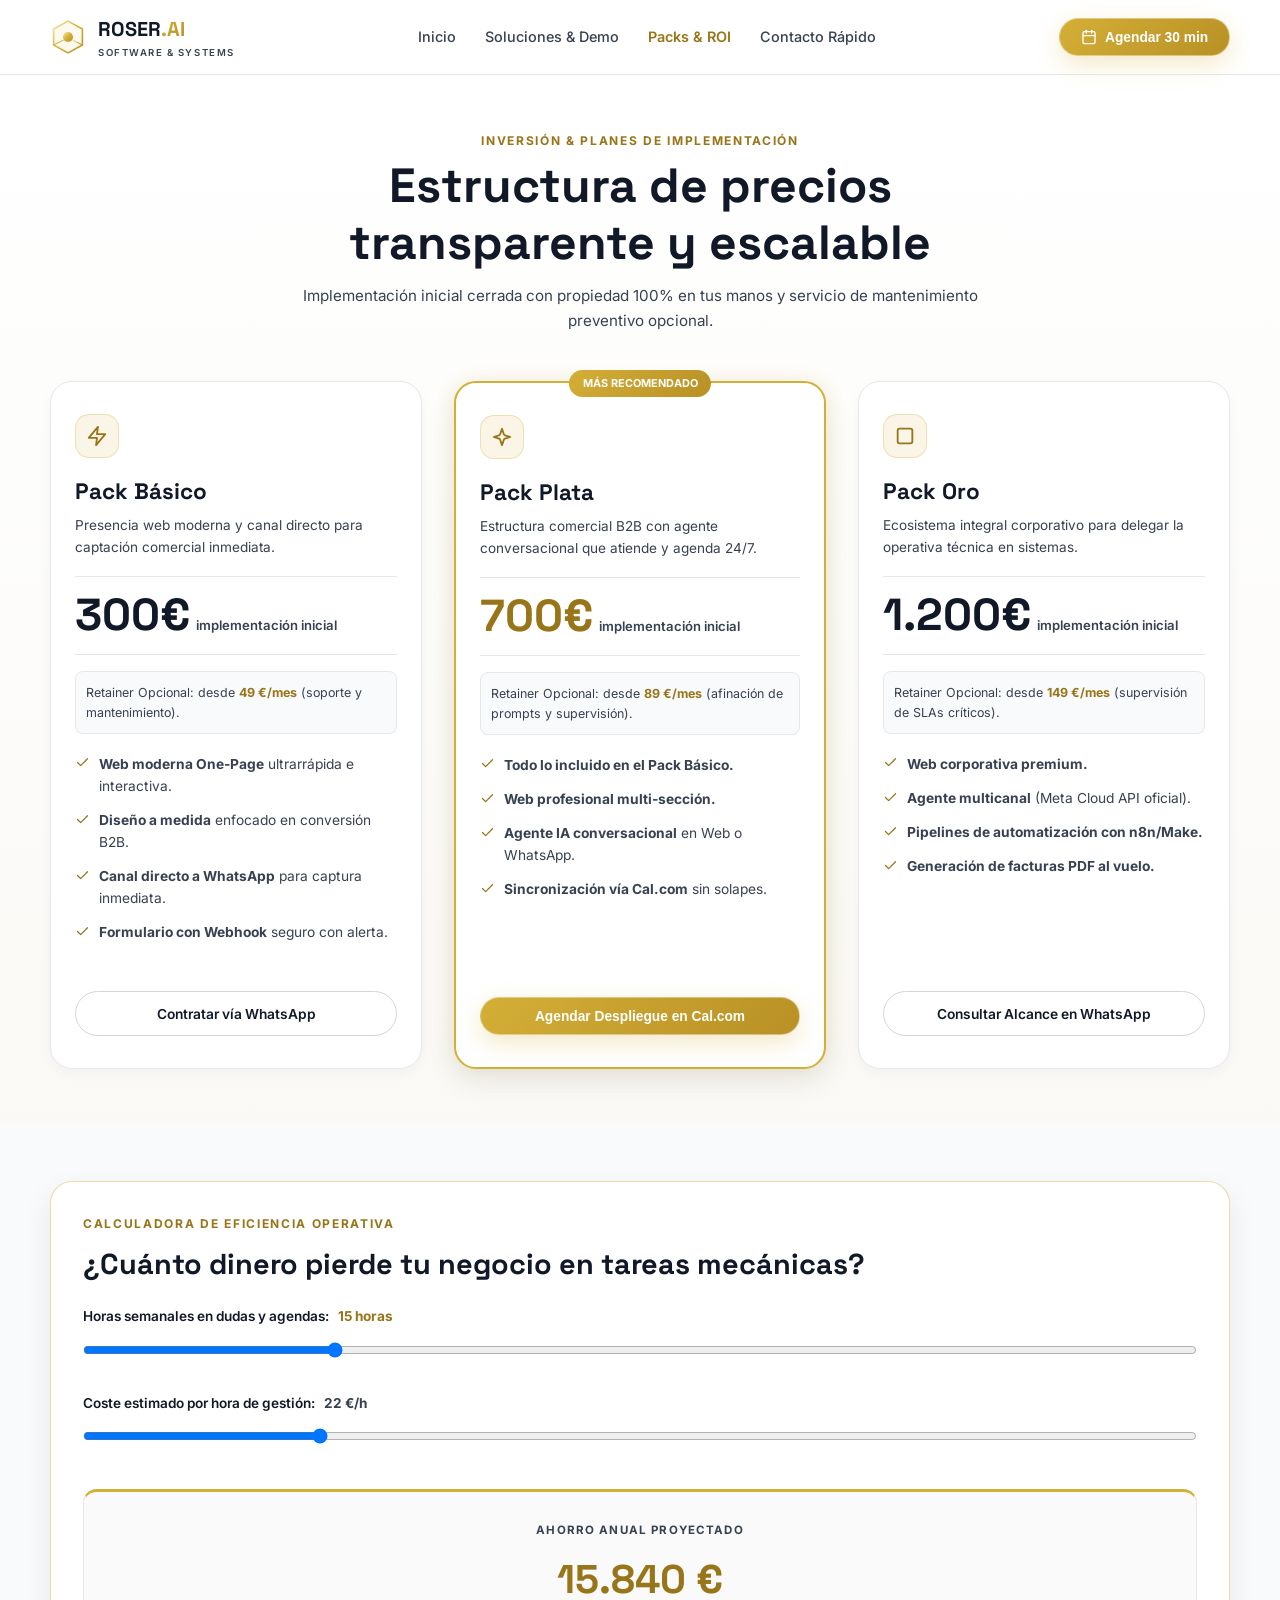
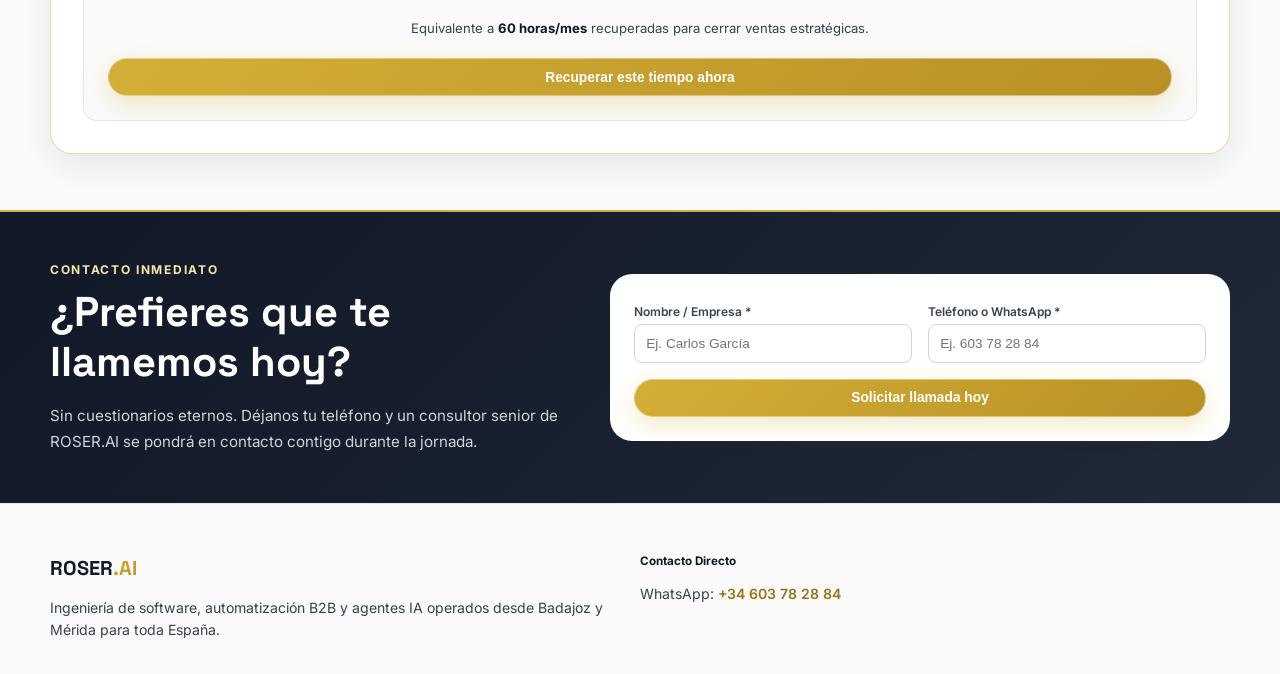
==== commit cde15a47: "Update precios.html" ====
--- a/precios.html
+++ b/precios.html
@@ -4,12 +4,80 @@
   <meta charset="UTF-8" />
   <meta name="viewport" content="width=device-width, initial-scale=1.0" />
   <title>Planes, Tarifas & Calculadora de ROI — ROSER.AI</title>
-  <meta name="description" content="Estructura transparente de inversión para automatizar tu negocio: Pack Básico (300€), Pack Plata (700€) y Pack Oro (1.200€) con retainers opcionales y proyección de ahorro." />
+  <meta name="description" content="Estructura transparente de inversión para automatizar tu negocio: Pack Básico (300€), Pack Plata (700€) y Pack Oro (1.200€)." />
 
   <link rel="preconnect" href="https://fonts.googleapis.com" />
   <link rel="preconnect" href="https://fonts.gstatic.com" crossorigin />
-  <link href="https://fonts.googleapis.com/css2?family=Inter:wght@300;400;500;600;700&family=Space+Grotesk:wght@500;600;700&display=swap" rel="stylesheet" />
-  <link rel="stylesheet" href="styles.css" />
+  <link href="https://fonts.googleapis.com/css2?family=Inter:wght@300;400;500;600;700&family=Space+Grotesk:wght@500;600;700;800&display=swap" rel="stylesheet" />
+
+  <style>
+    :root {
+      --gold-metallic: #D4AF37; --gold-deep: #B89025; --gold-accessible: #997519; --gold-light: #F7E7A9;
+      --gold-subtle: rgba(212, 175, 55, 0.12); --text-charcoal: #111827; --text-slate: #374151;
+      --bg-canvas: #FFFFFF; --bg-surface-soft: #F9FAFB; --border-light: #E5E7EB; --border-medium: #D1D5DB;
+      --border-gold: rgba(212, 175, 55, 0.45); --radius-sm: 8px; --radius-md: 14px; --radius-lg: 22px; --radius-full: 9999px;
+      --shadow-luxury-sm: 0 4px 14px rgba(17, 24, 39, 0.04); --shadow-luxury-md: 0 12px 30px rgba(17, 24, 39, 0.08);
+      --shadow-gold: 0 8px 24px rgba(212, 175, 55, 0.28);
+    }
+    * { box-sizing: border-box; margin: 0; padding: 0; -webkit-font-smoothing: antialiased; }
+    html, body { width: 100%; overflow-x: hidden; }
+    body { background-color: var(--bg-canvas); color: var(--text-charcoal); font-family: 'Inter', sans-serif; line-height: 1.6; }
+    .container { max-width: 1220px; margin: 0 auto; padding: 0 1.25rem; }
+    .svg-stroke { fill: none; stroke: currentColor; stroke-linecap: round; stroke-linejoin: round; stroke-width: 2; }
+
+    header { position: sticky; top: 0; z-index: 200; background: rgba(255, 255, 255, 0.96); backdrop-filter: blur(18px); border-bottom: 1px solid var(--border-light); }
+    .nav-wrapper { display: flex; align-items: center; justify-content: space-between; height: 74px; }
+    .brand-container { display: flex; align-items: center; gap: 0.75rem; text-decoration: none; }
+    .brand-icon-svg { width: 36px; height: 36px; }
+    .brand-title-wrap { display: flex; flex-direction: column; }
+    .brand-name { font-family: 'Space Grotesk', sans-serif; font-size: 1.25rem; font-weight: 700; color: var(--text-charcoal); }
+    .brand-name .ai-accent { background: linear-gradient(135deg, var(--gold-metallic), var(--gold-deep)); -webkit-background-clip: text; -webkit-text-fill-color: transparent; }
+    .brand-sub { font-size: 0.6rem; text-transform: uppercase; letter-spacing: 0.16em; color: var(--text-slate); font-weight: 600; }
+    
+    .nav-links { display: none; align-items: center; gap: 1.8rem; list-style: none; }
+    @media (min-width: 960px) { .nav-links { display: flex; } }
+    .nav-links a { color: var(--text-slate); text-decoration: none; font-size: 0.9rem; font-weight: 500; }
+    .nav-links a.active { color: var(--gold-accessible); font-weight: 600; }
+
+    .btn-primary { background: linear-gradient(135deg, #D4AF37 0%, #B89025 100%); color: #FFFFFF; padding: 0.65rem 1.3rem; border-radius: var(--radius-full); font-size: 0.86rem; font-weight: 600; text-decoration: none; border: 1px solid rgba(255, 255, 255, 0.4); box-shadow: var(--shadow-gold); cursor: pointer; display: inline-flex; align-items: center; gap: 0.5rem; justify-content: center; }
+    .btn-ghost { background: #FFFFFF; color: var(--text-charcoal); padding: 0.65rem 1.3rem; border-radius: var(--radius-full); font-size: 0.86rem; font-weight: 600; text-decoration: none; border: 1px solid var(--border-medium); cursor: pointer; display: inline-flex; align-items: center; gap: 0.5rem; justify-content: center; }
+
+    .section-wrap { padding: 3.5rem 0; }
+    .eyebrow { font-size: 0.75rem; font-weight: 700; letter-spacing: 0.14em; text-transform: uppercase; color: var(--gold-accessible); margin-bottom: 0.5rem; display: block; }
+    .section-title { font-family: 'Space Grotesk', sans-serif; font-size: clamp(1.75rem, 4vw, 3rem); font-weight: 700; color: var(--text-charcoal); line-height: 1.18; }
+    .section-subtitle { color: var(--text-slate); font-size: 0.95rem; max-width: 680px; }
+
+    .pricing-grid { display: grid; grid-template-columns: 1fr; gap: 1.75rem; margin-top: 1.5rem; }
+    @media (min-width: 980px) { .pricing-grid { grid-template-columns: repeat(3, 1fr); gap: 2rem; } }
+    .pack-card { background: #FFFFFF; border: 1px solid var(--border-light); border-radius: var(--radius-lg); padding: 2rem 1.5rem; display: flex; flex-direction: column; justify-content: space-between; position: relative; box-shadow: var(--shadow-luxury-sm); }
+    .pack-card.popular { border: 2px solid var(--gold-metallic); box-shadow: var(--shadow-luxury-md), 0 0 25px rgba(212, 175, 55, 0.18); }
+    .popular-pill { position: absolute; top: -13px; left: 50%; transform: translateX(-50%); background: linear-gradient(135deg, var(--gold-metallic), var(--gold-deep)); color: #FFFFFF; font-size: 0.68rem; font-weight: 700; text-transform: uppercase; padding: 0.3rem 0.85rem; border-radius: var(--radius-full); white-space: nowrap; }
+    
+    .pack-badge-icon { width: 44px; height: 44px; border-radius: var(--radius-md); background: var(--gold-subtle); border: 1px solid rgba(212, 175, 55, 0.3); display: flex; align-items: center; justify-content: center; color: var(--gold-accessible); margin-bottom: 1rem; }
+    .pack-title { font-family: 'Space Grotesk', sans-serif; font-size: 1.4rem; font-weight: 700; color: var(--text-charcoal); margin-bottom: 0.35rem; }
+    .pack-price-box { margin: 1.1rem 0 1rem; padding: 1rem 0; border-top: 1px solid var(--border-light); border-bottom: 1px solid var(--border-light); display: flex; align-items: baseline; gap: 0.4rem; }
+    .pack-price-number { font-family: 'Space Grotesk', sans-serif; font-size: 2.8rem; font-weight: 700; color: var(--text-charcoal); line-height: 1; }
+    .pack-features-list { list-style: none; display: flex; flex-direction: column; gap: 0.75rem; margin-bottom: 1.5rem; font-size: 0.86rem; color: var(--text-slate); }
+    .pack-features-list li { display: flex; align-items: flex-start; gap: 0.55rem; }
+    .check-icon { color: var(--gold-accessible); flex-shrink: 0; width: 15px; height: 15px; margin-top: 0.15rem; }
+
+    .lead-capture-strip { padding: 3rem 0; background: linear-gradient(135deg, #111827 0%, #1F2937 100%); color: #FFFFFF; border-top: 2px solid var(--gold-metallic); }
+    .lead-strip-grid { display: grid; grid-template-columns: 1fr; gap: 2rem; align-items: center; }
+    @media (min-width: 900px) { .lead-strip-grid { grid-template-columns: 1.15fr 1.35fr; } }
+    .lead-form-wrap { background: #FFFFFF; padding: 1.5rem; border-radius: var(--radius-lg); color: var(--text-charcoal); }
+    .lead-input-field { width: 100%; padding: 0.7rem; border: 1px solid var(--border-medium); border-radius: var(--radius-sm); font-size: 0.85rem; }
+
+    footer { border-top: 1px solid var(--border-light); padding: 3rem 0 2rem; background: #FAFAFA; font-size: 0.88rem; }
+    .footer-grid { display: grid; grid-template-columns: 1fr; gap: 2rem; }
+    @media (min-width: 768px) { .footer-grid { grid-template-columns: 2fr 1fr 1fr; } }
+
+    .modal-backdrop { position: fixed; inset: 0; background: rgba(17, 24, 39, 0.65); backdrop-filter: blur(10px); display: flex; align-items: center; justify-content: center; padding: 0.85rem; z-index: 1000; opacity: 0; pointer-events: none; transition: opacity 0.25s ease; }
+    .modal-backdrop.active { opacity: 1; pointer-events: auto; }
+    .modal-sheet { background: #FFFFFF; border-radius: var(--radius-lg); width: 100%; max-width: 640px; padding: 1.5rem; position: relative; }
+    .close-modal-x { position: absolute; top: 1rem; right: 1rem; background: var(--bg-surface-soft); border: 1px solid var(--border-light); width: 32px; height: 32px; border-radius: 50%; cursor: pointer; display: flex; align-items: center; justify-content: center; }
+    .cal-iframe-container { width: 100%; min-height: 460px; border-radius: var(--radius-md); border: 1px solid var(--border-light); overflow: hidden; }
+    .cal-iframe-container iframe { width: 100%; height: 460px; border: none; }
+  </style>
 </head>
 
 <body>
@@ -72,69 +140,63 @@
                 <svg class="svg-stroke" width="22" height="22" viewBox="0 0 24 24"><polygon points="13 2 3 14 12 14 11 22 21 10 12 10 13 2"></polygon></svg>
               </div>
               <h3 class="pack-title">Pack Básico</h3>
-              <p class="pack-tagline">Presencia web moderna y canal directo para captación comercial inmediata.</p>
+              <p style="font-size:0.85rem; color:var(--text-slate); margin-bottom:0.5rem;">Presencia web moderna y canal directo para captación comercial inmediata.</p>
 
               <div class="pack-price-box">
                 <div class="pack-price-number">300€</div>
-                <div class="pack-price-period">implementación inicial</div>
-              </div>
-
-              <div class="retainer-sub-box">
-                <strong>Retainer Opcional:</strong> desde <strong>49 €/mes</strong> (Soporte preventivo, monitorización y actualización continua).
+                <div style="font-size:0.82rem; color:var(--text-slate); font-weight:600;">implementación inicial</div>
+              </div>
+
+              <div style="background:var(--bg-surface-soft); border:1px solid var(--border-light); padding:0.65rem; border-radius:var(--radius-sm); font-size:0.78rem; margin-bottom:1.2rem; color:var(--text-slate);">
+                Retainer Opcional: desde <strong style="color:var(--gold-accessible);">49 €/mes</strong> (soporte y mantenimiento).
               </div>
 
               <ul class="pack-features-list">
-                <li><svg class="check-icon svg-stroke" viewBox="0 0 24 24"><polyline points="20 6 9 17 4 12"></polyline></svg><span><strong>Web moderna One-Page</strong> ultrarrápida y 100% responsive.</span></li>
-                <li><svg class="check-icon svg-stroke" viewBox="0 0 24 24"><polyline points="20 6 9 17 4 12"></polyline></svg><span><strong>Diseño a medida</strong> enfocado en conversión y autoridad de marca.</span></li>
-                <li><svg class="check-icon svg-stroke" viewBox="0 0 24 24"><polyline points="20 6 9 17 4 12"></polyline></svg><span><strong>Canal directo a WhatsApp</strong> para captura de prospectos calificados.</span></li>
-                <li><svg class="check-icon svg-stroke" viewBox="0 0 24 24"><polyline points="20 6 9 17 4 12"></polyline></svg><span><strong>Formulario con Webhook</strong> seguro con alerta instantánea.</span></li>
-                <li><svg class="check-icon svg-stroke" viewBox="0 0 24 24"><polyline points="20 6 9 17 4 12"></polyline></svg><span><strong>Arquitectura Cloud Serverless</strong> de alta disponibilidad.</span></li>
-                <li><svg class="check-icon svg-stroke" viewBox="0 0 24 24"><polyline points="20 6 9 17 4 12"></polyline></svg><span><strong>Optimización básica de Google Maps</strong> y visibilidad local.</span></li>
+                <li><svg class="check-icon svg-stroke" viewBox="0 0 24 24"><polyline points="20 6 9 17 4 12"></polyline></svg><span><strong>Web moderna One-Page</strong> ultrarrápida e interactiva.</span></li>
+                <li><svg class="check-icon svg-stroke" viewBox="0 0 24 24"><polyline points="20 6 9 17 4 12"></polyline></svg><span><strong>Diseño a medida</strong> enfocado en conversión B2B.</span></li>
+                <li><svg class="check-icon svg-stroke" viewBox="0 0 24 24"><polyline points="20 6 9 17 4 12"></polyline></svg><span><strong>Canal directo a WhatsApp</strong> para captura inmediata.</span></li>
+                <li><svg class="check-icon svg-stroke" viewBox="0 0 24 24"><polyline points="20 6 9 17 4 12"></polyline></svg><span><strong>Formulario con Webhook</strong> seguro con alerta.</span></li>
               </ul>
             </div>
 
-            <div>
-              <a href="https://wa.me/34603782884?text=Hola%20ROSER.AI,%20quiero%20contratar%20el%20Pack%20B%C3%A1sico%20(300%E2%82%AC)%20para%20mi%20empresa" target="_blank" rel="noopener noreferrer" class="btn-ghost btn-pack-action">
+            <div style="margin-top: 1.5rem;">
+              <a href="https://wa.me/34603782884?text=Hola%20ROSER.AI,%20quiero%20contratar%20el%20Pack%20B%C3%A1sico%20(300%E2%82%AC)" target="_blank" class="btn-ghost" style="width:100%;">
                 Contratar vía WhatsApp
               </a>
-              <div class="pack-micro-copy"><span>Sin compromiso · Auditoría técnica previa incluida</span></div>
-            </div>
-          </div>
-
-          <!-- PACK 2: PLATA (RECOMENDADO) -->
+            </div>
+          </div>
+
+          <!-- PACK 2: PLATA -->
           <div class="pack-card popular">
             <span class="popular-pill">Más Recomendado</span>
             <div>
-              <div class="pack-badge-icon" style="background: rgba(212, 175, 55, 0.18); border-color: var(--gold-metallic);">
+              <div class="pack-badge-icon">
                 <svg class="svg-stroke" width="22" height="22" viewBox="0 0 24 24"><path d="m12 3-1.9 5.8a2 2 0 0 1-1.3 1.3L3 12l5.8 1.9a2 2 0 0 1 1.3 1.3L12 21l1.9-5.8a2 2 0 0 1 1.3-1.3L21 12l-5.8-1.9a2 2 0 0 1-1.3-1.3L12 3z"></path></svg>
               </div>
               <h3 class="pack-title">Pack Plata</h3>
-              <p class="pack-tagline">Estructura comercial B2B con agente conversacional que atiende y agenda 24/7.</p>
+              <p style="font-size:0.85rem; color:var(--text-slate); margin-bottom:0.5rem;">Estructura comercial B2B con agente conversacional que atiende y agenda 24/7.</p>
 
               <div class="pack-price-box">
-                <div class="pack-price-number">700€</div>
-                <div class="pack-price-period">implementación inicial</div>
-              </div>
-
-              <div class="retainer-sub-box">
-                <strong>Retainer Opcional:</strong> desde <strong>89 €/mes</strong> (Afinación de prompts, reentrenamiento y monitorización de APIs).
+                <div class="pack-price-number" style="color:var(--gold-accessible);">700€</div>
+                <div style="font-size:0.82rem; color:var(--text-slate); font-weight:600;">implementación inicial</div>
+              </div>
+
+              <div style="background:var(--bg-surface-soft); border:1px solid var(--border-light); padding:0.65rem; border-radius:var(--radius-sm); font-size:0.78rem; margin-bottom:1.2rem; color:var(--text-slate);">
+                Retainer Opcional: desde <strong style="color:var(--gold-accessible);">89 €/mes</strong> (afinación de prompts y supervisión).
               </div>
 
               <ul class="pack-features-list">
                 <li><svg class="check-icon svg-stroke" viewBox="0 0 24 24"><polyline points="20 6 9 17 4 12"></polyline></svg><span><strong>Todo lo incluido en el Pack Básico.</strong></span></li>
-                <li><svg class="check-icon svg-stroke" viewBox="0 0 24 24"><polyline points="20 6 9 17 4 12"></polyline></svg><span><strong>Web profesional multi-sección</strong> con arquitectura B2B.</span></li>
+                <li><svg class="check-icon svg-stroke" viewBox="0 0 24 24"><polyline points="20 6 9 17 4 12"></polyline></svg><span><strong>Web profesional multi-sección.</strong></span></li>
                 <li><svg class="check-icon svg-stroke" viewBox="0 0 24 24"><polyline points="20 6 9 17 4 12"></polyline></svg><span><strong>Agente IA conversacional</strong> en Web o WhatsApp.</span></li>
-                <li><svg class="check-icon svg-stroke" viewBox="0 0 24 24"><polyline points="20 6 9 17 4 12"></polyline></svg><span><strong>Cualificación automática 24/7</strong> filtrando leads previo al equipo.</span></li>
-                <li><svg class="check-icon svg-stroke" viewBox="0 0 24 24"><polyline points="20 6 9 17 4 12"></polyline></svg><span><strong>Sincronización en tiempo real vía Cal.com</strong> sin solapes de horario.</span></li>
-                <li><svg class="check-icon svg-stroke" viewBox="0 0 24 24"><polyline points="20 6 9 17 4 12"></polyline></svg><span><strong>SEO técnico local</strong> para Badajoz, Mérida y toda España.</span></li>
+                <li><svg class="check-icon svg-stroke" viewBox="0 0 24 24"><polyline points="20 6 9 17 4 12"></polyline></svg><span><strong>Sincronización vía Cal.com</strong> sin solapes.</span></li>
               </ul>
             </div>
 
-            <div>
-              <button type="button" class="btn-primary btn-pack-action" onclick="openCallModal()">
+            <div style="margin-top: 1.5rem;">
+              <button class="btn-primary" onclick="openCallModal()" style="width:100%;">
                 Agendar Despliegue en Cal.com
               </button>
-              <div class="pack-micro-copy"><span>Sin compromiso · Auditoría técnica previa incluida</span></div>
             </div>
           </div>
 
@@ -142,46 +204,39 @@
           <div class="pack-card">
             <div>
               <div class="pack-badge-icon">
-                <svg class="svg-stroke" width="22" height="22" viewBox="0 0 24 24"><rect x="4" y="4" width="16" height="16" rx="2"></rect><rect x="9" y="9" width="6" height="6"></rect></svg>
+                <svg class="svg-stroke" width="22" height="22" viewBox="0 0 24 24"><rect x="4" y="4" width="16" height="16" rx="2"></rect></svg>
               </div>
               <h3 class="pack-title">Pack Oro</h3>
-              <p class="pack-tagline">Ecosistema integral corporativo para delegar la operativa técnica y flujos en sistemas.</p>
+              <p style="font-size:0.85rem; color:var(--text-slate); margin-bottom:0.5rem;">Ecosistema integral corporativo para delegar la operativa técnica en sistemas.</p>
 
               <div class="pack-price-box">
                 <div class="pack-price-number">1.200€</div>
-                <div class="pack-price-period">implementación inicial</div>
-              </div>
-
-              <div class="retainer-sub-box">
-                <strong>Retainer Opcional:</strong> desde <strong>149 €/mes</strong> (Supervisión continua de webhooks, SLAs críticos y optimización).
-              </div>
-
-              <div class="pack-highlight-bonus">
-                <span>Incluye <strong>más de 800€</strong> en arquitectura de automatizaciones</span>
+                <div style="font-size:0.82rem; color:var(--text-slate); font-weight:600;">implementación inicial</div>
+              </div>
+
+              <div style="background:var(--bg-surface-soft); border:1px solid var(--border-light); padding:0.65rem; border-radius:var(--radius-sm); font-size:0.78rem; margin-bottom:1.2rem; color:var(--text-slate);">
+                Retainer Opcional: desde <strong style="color:var(--gold-accessible);">149 €/mes</strong> (supervisión de SLAs críticos).
               </div>
 
               <ul class="pack-features-list">
-                <li><svg class="check-icon svg-stroke" viewBox="0 0 24 24"><polyline points="20 6 9 17 4 12"></polyline></svg><span><strong>Web corporativa premium</strong> reactiva y exclusiva.</span></li>
-                <li><svg class="check-icon svg-stroke" viewBox="0 0 24 24"><polyline points="20 6 9 17 4 12"></polyline></svg><span><strong>Agente multicanal</strong> (Meta Cloud API oficial + Web RAG).</span></li>
-                <li><svg class="check-icon svg-stroke" viewBox="0 0 24 24"><polyline points="20 6 9 17 4 12"></polyline></svg><span><strong>Pipelines de integración con n8n / Make</strong> sincronizando sistemas.</span></li>
-                <li><svg class="check-icon svg-stroke" viewBox="0 0 24 24"><polyline points="20 6 9 17 4 12"></polyline></svg><span><strong>Generación de facturas/presupuestos PDF</strong> al vuelo.</span></li>
-                <li><svg class="check-icon svg-stroke" viewBox="0 0 24 24"><polyline points="20 6 9 17 4 12"></polyline></svg><span><strong>Integración total con CRM</strong> (HubSpot, Notion, Sheets).</span></li>
-                <li><svg class="check-icon svg-stroke" viewBox="0 0 24 24"><polyline points="20 6 9 17 4 12"></polyline></svg><span><strong>Reactivación de clientes</strong> y captura automática de reviews.</span></li>
+                <li><svg class="check-icon svg-stroke" viewBox="0 0 24 24"><polyline points="20 6 9 17 4 12"></polyline></svg><span><strong>Web corporativa premium.</strong></span></li>
+                <li><svg class="check-icon svg-stroke" viewBox="0 0 24 24"><polyline points="20 6 9 17 4 12"></polyline></svg><span><strong>Agente multicanal</strong> (Meta Cloud API oficial).</span></li>
+                <li><svg class="check-icon svg-stroke" viewBox="0 0 24 24"><polyline points="20 6 9 17 4 12"></polyline></svg><span><strong>Pipelines de automatización con n8n/Make.</strong></span></li>
+                <li><svg class="check-icon svg-stroke" viewBox="0 0 24 24"><polyline points="20 6 9 17 4 12"></polyline></svg><span><strong>Generación de facturas PDF al vuelo.</strong></span></li>
               </ul>
             </div>
 
-            <div>
-              <a href="https://wa.me/34603782884?text=Hola%20ROSER.AI,%20quiero%20tratar%20el%20Pack%20Oro%20(1.200%E2%82%AC)" target="_blank" rel="noopener noreferrer" class="btn-ghost btn-pack-action">
+            <div style="margin-top: 1.5rem;">
+              <a href="https://wa.me/34603782884?text=Hola%20ROSER.AI,%20quiero%20tratar%20el%20Pack%20Oro%20(1.200%E2%82%AC)" target="_blank" class="btn-ghost" style="width:100%;">
                 Consultar Alcance en WhatsApp
               </a>
-              <div class="pack-micro-copy"><span>Sin compromiso · Auditoría técnica previa incluida</span></div>
             </div>
           </div>
         </div>
       </div>
     </section>
 
-    <!-- BLOQUE 2: CALCULADORA DE ROI -->
+    <!-- CALCULADORA DE ROI -->
     <section class="section-wrap" style="background: var(--bg-surface-soft);">
       <div class="container">
         <div style="background: #FFFFFF; border: 1px solid var(--border-gold); border-radius: var(--radius-lg); padding: 2rem; box-shadow: var(--shadow-luxury-md);">
@@ -191,24 +246,21 @@
               <h3 style="font-family: 'Space Grotesk', sans-serif; font-size: 1.8rem; color: var(--text-charcoal); margin-bottom: 1rem;">
                 ¿Cuánto dinero pierde tu negocio en tareas mecánicas?
               </h3>
-              <p style="color: var(--text-slate); font-size: 0.92rem; margin-bottom: 1.5rem;">
-                Ajusta las variables de tu operativa semanal para proyectar el retorno de inversión al delegar tareas en sistemas autónomos:
-              </p>
-
-              <div>
+
+              <div style="margin-bottom: 1.2rem;">
                 <label style="font-size: 0.85rem; color: var(--text-charcoal); font-weight: 600;">
                   Horas semanales en dudas y agendas:
                   <strong id="hoursDisplay" style="color: var(--gold-accessible); margin-left: 0.4rem;">15 horas</strong>
                 </label>
-                <input type="range" min="5" max="50" value="15" id="hoursSlider" style="width: 100%; margin: 1rem 0;" />
-              </div>
-
-              <div style="margin-top: 1rem;">
+                <input type="range" min="5" max="50" value="15" id="hoursSlider" style="width: 100%; margin: 0.8rem 0;" />
+              </div>
+
+              <div>
                 <label style="font-size: 0.85rem; color: var(--text-charcoal); font-weight: 600;">
                   Coste estimado por hora de gestión:
                   <strong id="rateDisplay" style="color: var(--text-slate); margin-left: 0.4rem;">22 €/h</strong>
                 </label>
-                <input type="range" min="12" max="60" value="22" id="rateSlider" style="width: 100%; margin: 1rem 0;" />
+                <input type="range" min="12" max="60" value="22" id="rateSlider" style="width: 100%; margin: 0.8rem 0;" />
               </div>
             </div>
 
@@ -237,34 +289,26 @@
               ¿Prefieres que te llamemos hoy?
             </h2>
             <p style="color: #D1D5DB; font-size: 0.95rem; line-height: 1.7;">
-              Sin cuestionarios eternos. Déjanos tu nombre y teléfono y un consultor senior de ROSER.AI se pondrá en contacto contigo durante la jornada.
+              Sin cuestionarios eternos. Déjanos tu teléfono y un consultor senior de ROSER.AI se pondrá en contacto contigo durante la jornada.
             </p>
           </div>
 
           <div class="lead-form-wrap">
             <form id="quickLeadForm">
-              <div class="lead-input-row">
-                <div class="lead-field-group">
-                  <label for="leadName">Nombre / Empresa *</label>
-                  <input type="text" id="leadName" class="lead-input-field" placeholder="Ej. Carlos García" required />
+              <div style="display:grid; grid-template-columns:1fr 1fr; gap:1rem; margin-bottom:1rem;">
+                <div>
+                  <label style="font-size:0.75rem; font-weight:600; color:var(--text-slate);">Nombre / Empresa *</label>
+                  <input type="text" class="lead-input-field" placeholder="Ej. Carlos García" required />
                 </div>
-                <div class="lead-field-group">
-                  <label for="leadPhone">Teléfono o WhatsApp *</label>
-                  <input type="tel" id="leadPhone" class="lead-input-field" placeholder="Ej. 603 78 28 84" required />
+                <div>
+                  <label style="font-size:0.75rem; font-weight:600; color:var(--text-slate);">Teléfono o WhatsApp *</label>
+                  <input type="tel" class="lead-input-field" placeholder="Ej. 603 78 28 84" required />
                 </div>
-              </div>
-
-              <div class="lead-gdpr-row">
-                <input type="checkbox" id="leadConsent" required />
-                <label for="leadConsent">
-                  Acepto el tratamiento de datos según el RGPD para recibir la llamada diagnóstica.
-                </label>
               </div>
 
               <button type="submit" class="btn-primary" style="width: 100%; justify-content: center;">
                 Solicitar llamada hoy
               </button>
-              <div class="lead-status-msg" id="leadStatusMsg"></div>
             </form>
           </div>
         </div>
@@ -272,42 +316,27 @@
     </section>
   </main>
 
-  <!-- FOOTER -->
   <footer>
     <div class="container">
       <div class="footer-grid">
         <div>
           <span class="brand-name" style="font-size: 1.25rem; margin-bottom: 0.8rem; display: block;">ROSER<span class="ai-accent">.AI</span></span>
-          <p style="color: var(--text-slate); font-size: 0.88rem; max-width: 380px;">Ingeniería de software, automatización B2B y agentes de inteligencia artificial operados desde Badajoz y Mérida para empresas de toda España.</p>
-        </div>
-        <div>
-          <h5 style="color: var(--text-charcoal); font-weight: 700; margin-bottom: 0.8rem;">Páginas</h5>
-          <ul style="list-style: none; display: flex; flex-direction: column; gap: 0.5rem; font-size: 0.88rem;">
-            <li><a href="index.html" style="color: var(--text-slate); text-decoration: none;">Inicio</a></li>
-            <li><a href="soluciones.html" style="color: var(--text-slate); text-decoration: none;">Soluciones & Demo WhatsApp</a></li>
-            <li><a href="precios.html" style="color: var(--text-slate); text-decoration: none;">Precios, Retainers & Calculadora ROI</a></li>
-            <li><a href="#contacto-rapido" style="color: var(--text-slate); text-decoration: none;">Contacto Rápido</a></li>
-          </ul>
+          <p style="color: var(--text-slate); font-size: 0.88rem;">Ingeniería de software, automatización B2B y agentes IA operados desde Badajoz y Mérida para toda España.</p>
         </div>
         <div>
           <h5 style="color: var(--text-charcoal); font-weight: 700; margin-bottom: 0.8rem;">Contacto Directo</h5>
-          <p style="font-size: 0.88rem; color: var(--text-slate); margin-bottom: 0.5rem;">WhatsApp: <a href="https://wa.me/34603782884" style="color: var(--gold-accessible); font-weight: 600; text-decoration: none;">+34 603 78 28 84</a></p>
-          <p style="font-size: 0.88rem; color: var(--text-slate);">Agenda: <a href="https://cal.com/dani-serrano-mc095n/30min" target="_blank" style="color: var(--gold-accessible); text-decoration: none;">cal.com/dani-serrano-mc095n/30min</a></p>
-        </div>
-      </div>
-      <div style="border-top: 1px solid var(--border-light); padding-top: 1.4rem; text-align: center; color: var(--text-slate); font-size: 0.82rem;">© 2026 ROSER.AI — Todos los derechos reservados.</div>
+          <p style="font-size: 0.88rem; color: var(--text-slate);">WhatsApp: <a href="https://wa.me/34603782884" style="color: var(--gold-accessible); font-weight: 600; text-decoration: none;">+34 603 78 28 84</a></p>
+        </div>
+      </div>
     </div>
   </footer>
 
-  <!-- MODAL CAL.COM -->
   <div class="modal-backdrop" id="callScheduleModal">
     <div class="modal-sheet">
-      <button class="close-modal-x" id="closeCallModalBtn" aria-label="Cerrar modal">
-        <svg class="svg-stroke" width="16" height="16" viewBox="0 0 24 24"><line x1="18" y1="6" x2="6" y2="18"></line><line x1="6" y1="6" x2="18" y2="18"></line></svg>
-      </button>
+      <button class="close-modal-x" id="closeCallModalBtn">✕</button>
       <h3 style="font-family: 'Space Grotesk', sans-serif; font-size: 1.4rem; margin-bottom: 0.5rem;">Reserva de Sesión Estratégica (30 min)</h3>
       <div class="cal-iframe-container">
-        <iframe src="https://cal.com/dani-serrano-mc095n/30min" title="Reserva Cal.com ROSER.AI" loading="lazy"></iframe>
+        <iframe src="https://cal.com/dani-serrano-mc095n/30min" title="Reserva Cal.com ROSER.AI"></iframe>
       </div>
     </div>
   </div>
@@ -317,7 +346,6 @@
     const closeBtn = document.getElementById('closeCallModalBtn');
     function openCallModal() { modal.classList.add('active'); }
     if (closeBtn) closeBtn.onclick = () => modal.classList.remove('active');
-    modal.onclick = (e) => { if (e.target === modal) modal.classList.remove('active'); };
 
     const hoursSlider = document.getElementById('hoursSlider');
     const rateSlider = document.getElementById('rateSlider');
@@ -337,17 +365,6 @@
     hoursSlider.oninput = refresh;
     rateSlider.oninput = refresh;
     refresh();
-
-    const form = document.getElementById('quickLeadForm');
-    const statusMsg = document.getElementById('leadStatusMsg');
-    if (form) {
-      form.onsubmit = (e) => {
-        e.preventDefault();
-        statusMsg.className = 'lead-status-msg success';
-        statusMsg.textContent = '✓ Solicitud recibida. Nos pondremos en contacto contigo en breve.';
-        form.reset();
-      };
-    }
   </script>
 </body>
 </html>
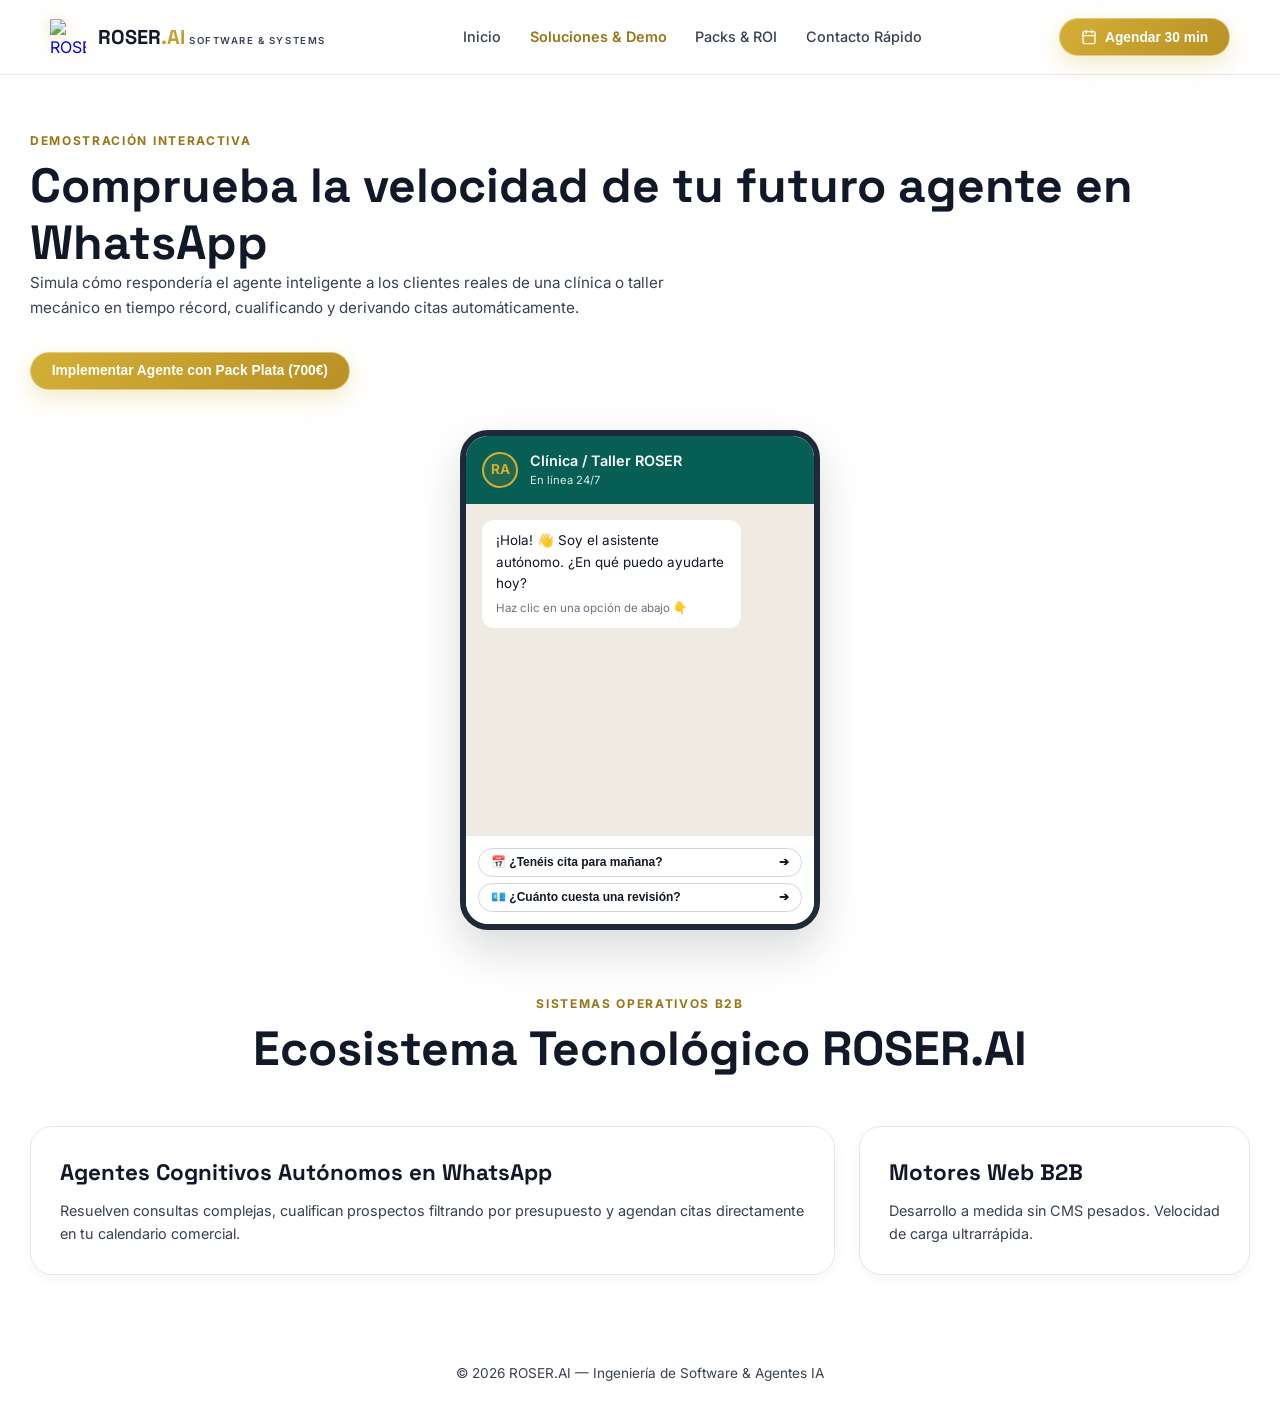
==== commit 2f3807fb: "Update page title and meta description in precios.html" ====
--- a/precios.html
+++ b/precios.html
@@ -3,8 +3,13 @@
 <head>
   <meta charset="UTF-8" />
   <meta name="viewport" content="width=device-width, initial-scale=1.0" />
-  <title>Planes, Tarifas & Calculadora de ROI — ROSER.AI</title>
-  <meta name="description" content="Estructura transparente de inversión para automatizar tu negocio: Pack Básico (300€), Pack Plata (700€) y Pack Oro (1.200€)." />
+  <title>Soluciones Técnicas & Demo Agente WhatsApp — ROSER.AI</title>
+  <meta name="description" content="Simulador interactivo del Agente de WhatsApp y soluciones de ingeniería de software con Meta Cloud API oficial." />
+
+  <!-- Favicon & Brand Icon (Google Search & Browsers) -->
+  <link rel="icon" type="image/png" sizes="32x32" href="logo.png">
+  <link rel="icon" type="image/png" sizes="16x16" href="logo.png">
+  <link rel="apple-touch-icon" sizes="180x180" href="logo.png">
 
   <link rel="preconnect" href="https://fonts.googleapis.com" />
   <link rel="preconnect" href="https://fonts.gstatic.com" crossorigin />
@@ -16,8 +21,7 @@
       --gold-subtle: rgba(212, 175, 55, 0.12); --text-charcoal: #111827; --text-slate: #374151;
       --bg-canvas: #FFFFFF; --bg-surface-soft: #F9FAFB; --border-light: #E5E7EB; --border-medium: #D1D5DB;
       --border-gold: rgba(212, 175, 55, 0.45); --radius-sm: 8px; --radius-md: 14px; --radius-lg: 22px; --radius-full: 9999px;
-      --shadow-luxury-sm: 0 4px 14px rgba(17, 24, 39, 0.04); --shadow-luxury-md: 0 12px 30px rgba(17, 24, 39, 0.08);
-      --shadow-gold: 0 8px 24px rgba(212, 175, 55, 0.28);
+      --shadow-luxury-sm: 0 4px 14px rgba(17, 24, 39, 0.04); --shadow-gold: 0 8px 24px rgba(212, 175, 55, 0.28);
     }
     * { box-sizing: border-box; margin: 0; padding: 0; -webkit-font-smoothing: antialiased; }
     html, body { width: 100%; overflow-x: hidden; }
@@ -28,12 +32,11 @@
     header { position: sticky; top: 0; z-index: 200; background: rgba(255, 255, 255, 0.96); backdrop-filter: blur(18px); border-bottom: 1px solid var(--border-light); }
     .nav-wrapper { display: flex; align-items: center; justify-content: space-between; height: 74px; }
     .brand-container { display: flex; align-items: center; gap: 0.75rem; text-decoration: none; }
-    .brand-icon-svg { width: 36px; height: 36px; }
-    .brand-title-wrap { display: flex; flex-direction: column; }
+    .brand-logo-img { width: 36px; height: 36px; object-fit: contain; flex-shrink: 0; filter: drop-shadow(0 2px 8px rgba(212, 175, 55, 0.35)); }
     .brand-name { font-family: 'Space Grotesk', sans-serif; font-size: 1.25rem; font-weight: 700; color: var(--text-charcoal); }
     .brand-name .ai-accent { background: linear-gradient(135deg, var(--gold-metallic), var(--gold-deep)); -webkit-background-clip: text; -webkit-text-fill-color: transparent; }
     .brand-sub { font-size: 0.6rem; text-transform: uppercase; letter-spacing: 0.16em; color: var(--text-slate); font-weight: 600; }
-    
+
     .nav-links { display: none; align-items: center; gap: 1.8rem; list-style: none; }
     @media (min-width: 960px) { .nav-links { display: flex; } }
     .nav-links a { color: var(--text-slate); text-decoration: none; font-size: 0.9rem; font-weight: 500; }
@@ -47,29 +50,14 @@
     .section-title { font-family: 'Space Grotesk', sans-serif; font-size: clamp(1.75rem, 4vw, 3rem); font-weight: 700; color: var(--text-charcoal); line-height: 1.18; }
     .section-subtitle { color: var(--text-slate); font-size: 0.95rem; max-width: 680px; }
 
-    .pricing-grid { display: grid; grid-template-columns: 1fr; gap: 1.75rem; margin-top: 1.5rem; }
-    @media (min-width: 980px) { .pricing-grid { grid-template-columns: repeat(3, 1fr); gap: 2rem; } }
-    .pack-card { background: #FFFFFF; border: 1px solid var(--border-light); border-radius: var(--radius-lg); padding: 2rem 1.5rem; display: flex; flex-direction: column; justify-content: space-between; position: relative; box-shadow: var(--shadow-luxury-sm); }
-    .pack-card.popular { border: 2px solid var(--gold-metallic); box-shadow: var(--shadow-luxury-md), 0 0 25px rgba(212, 175, 55, 0.18); }
-    .popular-pill { position: absolute; top: -13px; left: 50%; transform: translateX(-50%); background: linear-gradient(135deg, var(--gold-metallic), var(--gold-deep)); color: #FFFFFF; font-size: 0.68rem; font-weight: 700; text-transform: uppercase; padding: 0.3rem 0.85rem; border-radius: var(--radius-full); white-space: nowrap; }
-    
-    .pack-badge-icon { width: 44px; height: 44px; border-radius: var(--radius-md); background: var(--gold-subtle); border: 1px solid rgba(212, 175, 55, 0.3); display: flex; align-items: center; justify-content: center; color: var(--gold-accessible); margin-bottom: 1rem; }
-    .pack-title { font-family: 'Space Grotesk', sans-serif; font-size: 1.4rem; font-weight: 700; color: var(--text-charcoal); margin-bottom: 0.35rem; }
-    .pack-price-box { margin: 1.1rem 0 1rem; padding: 1rem 0; border-top: 1px solid var(--border-light); border-bottom: 1px solid var(--border-light); display: flex; align-items: baseline; gap: 0.4rem; }
-    .pack-price-number { font-family: 'Space Grotesk', sans-serif; font-size: 2.8rem; font-weight: 700; color: var(--text-charcoal); line-height: 1; }
-    .pack-features-list { list-style: none; display: flex; flex-direction: column; gap: 0.75rem; margin-bottom: 1.5rem; font-size: 0.86rem; color: var(--text-slate); }
-    .pack-features-list li { display: flex; align-items: flex-start; gap: 0.55rem; }
-    .check-icon { color: var(--gold-accessible); flex-shrink: 0; width: 15px; height: 15px; margin-top: 0.15rem; }
-
-    .lead-capture-strip { padding: 3rem 0; background: linear-gradient(135deg, #111827 0%, #1F2937 100%); color: #FFFFFF; border-top: 2px solid var(--gold-metallic); }
-    .lead-strip-grid { display: grid; grid-template-columns: 1fr; gap: 2rem; align-items: center; }
-    @media (min-width: 900px) { .lead-strip-grid { grid-template-columns: 1.15fr 1.35fr; } }
-    .lead-form-wrap { background: #FFFFFF; padding: 1.5rem; border-radius: var(--radius-lg); color: var(--text-charcoal); }
-    .lead-input-field { width: 100%; padding: 0.7rem; border: 1px solid var(--border-medium); border-radius: var(--radius-sm); font-size: 0.85rem; }
-
-    footer { border-top: 1px solid var(--border-light); padding: 3rem 0 2rem; background: #FAFAFA; font-size: 0.88rem; }
-    .footer-grid { display: grid; grid-template-columns: 1fr; gap: 2rem; }
-    @media (min-width: 768px) { .footer-grid { grid-template-columns: 2fr 1fr 1fr; } }
+    .bento-grid-container { display: grid; grid-template-columns: 1fr; gap: 1.5rem; }
+    @media (min-width: 860px) {
+      .bento-grid-container { grid-template-columns: repeat(3, 1fr); }
+      .bento-span-2 { grid-column: span 2; }
+    }
+    .bento-card-luxury { background: rgba(255, 255, 255, 0.88); border: 1px solid var(--border-light); border-radius: var(--radius-lg); padding: 1.8rem; box-shadow: var(--shadow-luxury-sm); }
+
+    .chat-phone-frame { width: 100%; max-width: 360px; margin: 0 auto; background: #FFFFFF; border-radius: 28px; border: 6px solid #1F2937; box-shadow: 0 20px 45px rgba(17, 24, 39, 0.16); overflow: hidden; display: flex; flex-direction: column; height: 500px; }
 
     .modal-backdrop { position: fixed; inset: 0; background: rgba(17, 24, 39, 0.65); backdrop-filter: blur(10px); display: flex; align-items: center; justify-content: center; padding: 0.85rem; z-index: 1000; opacity: 0; pointer-events: none; transition: opacity 0.25s ease; }
     .modal-backdrop.active { opacity: 1; pointer-events: auto; }
@@ -85,18 +73,7 @@
     <div class="container">
       <div class="nav-wrapper">
         <a href="index.html" class="brand-container">
-          <svg class="brand-icon-svg" viewBox="0 0 100 100" fill="none" xmlns="http://www.w3.org/2000/svg">
-            <defs>
-              <linearGradient id="goldBrandGrad" x1="0%" y1="0%" x2="100%" y2="100%">
-                <stop offset="0%" stop-color="#F7E7A9" /><stop offset="50%" stop-color="#D4AF37" /><stop offset="100%" stop-color="#B89025" />
-              </linearGradient>
-            </defs>
-            <polygon points="50,6 90,28 90,72 50,94 10,72 10,28" stroke="url(#goldBrandGrad)" stroke-width="4.5" fill="rgba(212, 175, 55, 0.08)" />
-            <circle cx="50" cy="50" r="14" fill="url(#goldBrandGrad)" />
-            <line x1="50" y1="6" x2="50" y2="36" stroke="url(#goldBrandGrad)" stroke-width="3" />
-            <line x1="90" y1="72" x2="62" y2="58" stroke="url(#goldBrandGrad)" stroke-width="3" />
-            <line x1="10" y1="72" x2="38" y2="58" stroke="url(#goldBrandGrad)" stroke-width="3" />
-          </svg>
+          <img src="logo.png" alt="ROSER.AI Logo" class="brand-logo-img" />
           <div class="brand-title-wrap">
             <span class="brand-name">ROSER<span class="ai-accent">.AI</span></span>
             <span class="brand-sub">Software & Systems</span>
@@ -105,9 +82,9 @@
 
         <ul class="nav-links">
           <li><a href="index.html">Inicio</a></li>
-          <li><a href="soluciones.html">Soluciones & Demo</a></li>
-          <li><a href="precios.html" class="active">Packs & ROI</a></li>
-          <li><a href="#contacto-rapido">Contacto Rápido</a></li>
+          <li><a href="soluciones.html" class="active">Soluciones & Demo</a></li>
+          <li><a href="precios.html">Packs & ROI</a></li>
+          <li><a href="index.html#contacto-rapido">Contacto Rápido</a></li>
         </ul>
 
         <div class="nav-actions">
@@ -120,214 +97,73 @@
     </div>
   </header>
 
-  <main>
-    <!-- BLOQUE 1: LOS 3 PACKS DE INVERSIÓN COMPLETOS -->
-    <section class="section-wrap" style="background: linear-gradient(180deg, #FFFFFF 0%, #FAF9F6 100%);">
-      <div class="container">
-        <div class="section-header" style="text-align: center; max-width: 780px; margin: 0 auto 3rem;">
-          <span class="eyebrow">Inversión & Planes de Implementación</span>
-          <h1 class="section-title">Estructura de precios transparente y escalable</h1>
-          <p class="section-subtitle" style="margin: 0.8rem auto 0;">
-            Implementación inicial cerrada con propiedad 100% en tus manos y servicio de mantenimiento preventivo opcional.
-          </p>
+  <main class="container section-wrap">
+    <!-- DEMO EN VIVO: SIMULADOR INTERACTIVO WHATSAPP -->
+    <div style="display: grid; grid-template-columns: 1fr; gap: 2.5rem; align-items: center; margin-bottom: 4rem;">
+      <div>
+        <span class="eyebrow">Demostración Interactiva</span>
+        <h1 class="section-title">Comprueba la velocidad de tu futuro agente en WhatsApp</h1>
+        <p class="section-subtitle" style="margin-bottom: 2rem;">
+          Simula cómo respondería el agente inteligente a los clientes reales de una clínica o taller mecánico en tiempo récord, cualificando y derivando citas automáticamente.
+        </p>
+
+        <button class="btn-primary" onclick="openCallModal()">
+          <span>Implementar Agente con Pack Plata (700€)</span>
+        </button>
+      </div>
+
+      <!-- MOCKUP MÓVIL WHATSAPP -->
+      <div>
+        <div class="chat-phone-frame">
+          <div style="background: #075E54; color: #FFFFFF; padding: 0.85rem 1rem; display: flex; align-items: center; gap: 0.75rem;">
+            <div style="width: 36px; height: 36px; border-radius: 50%; background: var(--gold-subtle); border: 2px solid #D4AF37; display: flex; align-items: center; justify-content: center; color: #D4AF37; font-weight: 700; font-size: 0.85rem;">RA</div>
+            <div>
+              <h4 style="font-size: 0.9rem; font-weight: 600; margin:0;">Clínica / Taller ROSER</h4>
+              <p style="font-size: 0.7rem; opacity: 0.85; margin:0;">En línea 24/7</p>
+            </div>
+          </div>
+
+          <div style="flex: 1; background-color: #EFEAE2; padding: 1rem; overflow-y: auto; display: flex; flex-direction: column; gap: 0.75rem;" id="chatDemoBody">
+            <div style="max-width: 82%; padding: 0.65rem 0.85rem; border-radius: 12px; font-size: 0.84rem; background: #FFFFFF; align-self: flex-start;">
+              ¡Hola! 👋 Soy el asistente autónomo. ¿En qué puedo ayudarte hoy?<br />
+              <span style="font-size:0.72rem; color:#6B7280; display:block; margin-top:4px;">Haz clic en una opción de abajo 👇</span>
+            </div>
+          </div>
+
+          <div style="padding: 0.75rem; background: #FFFFFF; border-top: 1px solid var(--border-light); display: flex; flex-direction: column; gap: 0.4rem;">
+            <button class="btn-ghost" style="font-size:0.75rem; padding:0.4rem 0.75rem; justify-content:space-between;" onclick="runDemoQuestion(1, '¿Tenéis cita disponible para mañana?')">
+              <span>📅 ¿Tenéis cita para mañana?</span> ➔
+            </button>
+            <button class="btn-ghost" style="font-size:0.75rem; padding:0.4rem 0.75rem; justify-content:space-between;" onclick="runDemoQuestion(2, '¿Cuánto cuesta una revisión técnica?')">
+              <span>💶 ¿Cuánto cuesta una revisión?</span> ➔
+            </button>
+          </div>
         </div>
-
-        <div class="pricing-grid">
-          <!-- PACK 1: BÁSICO -->
-          <div class="pack-card">
-            <div>
-              <div class="pack-badge-icon">
-                <svg class="svg-stroke" width="22" height="22" viewBox="0 0 24 24"><polygon points="13 2 3 14 12 14 11 22 21 10 12 10 13 2"></polygon></svg>
-              </div>
-              <h3 class="pack-title">Pack Básico</h3>
-              <p style="font-size:0.85rem; color:var(--text-slate); margin-bottom:0.5rem;">Presencia web moderna y canal directo para captación comercial inmediata.</p>
-
-              <div class="pack-price-box">
-                <div class="pack-price-number">300€</div>
-                <div style="font-size:0.82rem; color:var(--text-slate); font-weight:600;">implementación inicial</div>
-              </div>
-
-              <div style="background:var(--bg-surface-soft); border:1px solid var(--border-light); padding:0.65rem; border-radius:var(--radius-sm); font-size:0.78rem; margin-bottom:1.2rem; color:var(--text-slate);">
-                Retainer Opcional: desde <strong style="color:var(--gold-accessible);">49 €/mes</strong> (soporte y mantenimiento).
-              </div>
-
-              <ul class="pack-features-list">
-                <li><svg class="check-icon svg-stroke" viewBox="0 0 24 24"><polyline points="20 6 9 17 4 12"></polyline></svg><span><strong>Web moderna One-Page</strong> ultrarrápida e interactiva.</span></li>
-                <li><svg class="check-icon svg-stroke" viewBox="0 0 24 24"><polyline points="20 6 9 17 4 12"></polyline></svg><span><strong>Diseño a medida</strong> enfocado en conversión B2B.</span></li>
-                <li><svg class="check-icon svg-stroke" viewBox="0 0 24 24"><polyline points="20 6 9 17 4 12"></polyline></svg><span><strong>Canal directo a WhatsApp</strong> para captura inmediata.</span></li>
-                <li><svg class="check-icon svg-stroke" viewBox="0 0 24 24"><polyline points="20 6 9 17 4 12"></polyline></svg><span><strong>Formulario con Webhook</strong> seguro con alerta.</span></li>
-              </ul>
-            </div>
-
-            <div style="margin-top: 1.5rem;">
-              <a href="https://wa.me/34603782884?text=Hola%20ROSER.AI,%20quiero%20contratar%20el%20Pack%20B%C3%A1sico%20(300%E2%82%AC)" target="_blank" class="btn-ghost" style="width:100%;">
-                Contratar vía WhatsApp
-              </a>
-            </div>
-          </div>
-
-          <!-- PACK 2: PLATA -->
-          <div class="pack-card popular">
-            <span class="popular-pill">Más Recomendado</span>
-            <div>
-              <div class="pack-badge-icon">
-                <svg class="svg-stroke" width="22" height="22" viewBox="0 0 24 24"><path d="m12 3-1.9 5.8a2 2 0 0 1-1.3 1.3L3 12l5.8 1.9a2 2 0 0 1 1.3 1.3L12 21l1.9-5.8a2 2 0 0 1 1.3-1.3L21 12l-5.8-1.9a2 2 0 0 1-1.3-1.3L12 3z"></path></svg>
-              </div>
-              <h3 class="pack-title">Pack Plata</h3>
-              <p style="font-size:0.85rem; color:var(--text-slate); margin-bottom:0.5rem;">Estructura comercial B2B con agente conversacional que atiende y agenda 24/7.</p>
-
-              <div class="pack-price-box">
-                <div class="pack-price-number" style="color:var(--gold-accessible);">700€</div>
-                <div style="font-size:0.82rem; color:var(--text-slate); font-weight:600;">implementación inicial</div>
-              </div>
-
-              <div style="background:var(--bg-surface-soft); border:1px solid var(--border-light); padding:0.65rem; border-radius:var(--radius-sm); font-size:0.78rem; margin-bottom:1.2rem; color:var(--text-slate);">
-                Retainer Opcional: desde <strong style="color:var(--gold-accessible);">89 €/mes</strong> (afinación de prompts y supervisión).
-              </div>
-
-              <ul class="pack-features-list">
-                <li><svg class="check-icon svg-stroke" viewBox="0 0 24 24"><polyline points="20 6 9 17 4 12"></polyline></svg><span><strong>Todo lo incluido en el Pack Básico.</strong></span></li>
-                <li><svg class="check-icon svg-stroke" viewBox="0 0 24 24"><polyline points="20 6 9 17 4 12"></polyline></svg><span><strong>Web profesional multi-sección.</strong></span></li>
-                <li><svg class="check-icon svg-stroke" viewBox="0 0 24 24"><polyline points="20 6 9 17 4 12"></polyline></svg><span><strong>Agente IA conversacional</strong> en Web o WhatsApp.</span></li>
-                <li><svg class="check-icon svg-stroke" viewBox="0 0 24 24"><polyline points="20 6 9 17 4 12"></polyline></svg><span><strong>Sincronización vía Cal.com</strong> sin solapes.</span></li>
-              </ul>
-            </div>
-
-            <div style="margin-top: 1.5rem;">
-              <button class="btn-primary" onclick="openCallModal()" style="width:100%;">
-                Agendar Despliegue en Cal.com
-              </button>
-            </div>
-          </div>
-
-          <!-- PACK 3: ORO -->
-          <div class="pack-card">
-            <div>
-              <div class="pack-badge-icon">
-                <svg class="svg-stroke" width="22" height="22" viewBox="0 0 24 24"><rect x="4" y="4" width="16" height="16" rx="2"></rect></svg>
-              </div>
-              <h3 class="pack-title">Pack Oro</h3>
-              <p style="font-size:0.85rem; color:var(--text-slate); margin-bottom:0.5rem;">Ecosistema integral corporativo para delegar la operativa técnica en sistemas.</p>
-
-              <div class="pack-price-box">
-                <div class="pack-price-number">1.200€</div>
-                <div style="font-size:0.82rem; color:var(--text-slate); font-weight:600;">implementación inicial</div>
-              </div>
-
-              <div style="background:var(--bg-surface-soft); border:1px solid var(--border-light); padding:0.65rem; border-radius:var(--radius-sm); font-size:0.78rem; margin-bottom:1.2rem; color:var(--text-slate);">
-                Retainer Opcional: desde <strong style="color:var(--gold-accessible);">149 €/mes</strong> (supervisión de SLAs críticos).
-              </div>
-
-              <ul class="pack-features-list">
-                <li><svg class="check-icon svg-stroke" viewBox="0 0 24 24"><polyline points="20 6 9 17 4 12"></polyline></svg><span><strong>Web corporativa premium.</strong></span></li>
-                <li><svg class="check-icon svg-stroke" viewBox="0 0 24 24"><polyline points="20 6 9 17 4 12"></polyline></svg><span><strong>Agente multicanal</strong> (Meta Cloud API oficial).</span></li>
-                <li><svg class="check-icon svg-stroke" viewBox="0 0 24 24"><polyline points="20 6 9 17 4 12"></polyline></svg><span><strong>Pipelines de automatización con n8n/Make.</strong></span></li>
-                <li><svg class="check-icon svg-stroke" viewBox="0 0 24 24"><polyline points="20 6 9 17 4 12"></polyline></svg><span><strong>Generación de facturas PDF al vuelo.</strong></span></li>
-              </ul>
-            </div>
-
-            <div style="margin-top: 1.5rem;">
-              <a href="https://wa.me/34603782884?text=Hola%20ROSER.AI,%20quiero%20tratar%20el%20Pack%20Oro%20(1.200%E2%82%AC)" target="_blank" class="btn-ghost" style="width:100%;">
-                Consultar Alcance en WhatsApp
-              </a>
-            </div>
-          </div>
-        </div>
-      </div>
-    </section>
-
-    <!-- CALCULADORA DE ROI -->
-    <section class="section-wrap" style="background: var(--bg-surface-soft);">
-      <div class="container">
-        <div style="background: #FFFFFF; border: 1px solid var(--border-gold); border-radius: var(--radius-lg); padding: 2rem; box-shadow: var(--shadow-luxury-md);">
-          <div style="display: grid; grid-template-columns: 1fr; gap: 2rem;">
-            <div>
-              <span class="eyebrow">Calculadora de Eficiencia Operativa</span>
-              <h3 style="font-family: 'Space Grotesk', sans-serif; font-size: 1.8rem; color: var(--text-charcoal); margin-bottom: 1rem;">
-                ¿Cuánto dinero pierde tu negocio en tareas mecánicas?
-              </h3>
-
-              <div style="margin-bottom: 1.2rem;">
-                <label style="font-size: 0.85rem; color: var(--text-charcoal); font-weight: 600;">
-                  Horas semanales en dudas y agendas:
-                  <strong id="hoursDisplay" style="color: var(--gold-accessible); margin-left: 0.4rem;">15 horas</strong>
-                </label>
-                <input type="range" min="5" max="50" value="15" id="hoursSlider" style="width: 100%; margin: 0.8rem 0;" />
-              </div>
-
-              <div>
-                <label style="font-size: 0.85rem; color: var(--text-charcoal); font-weight: 600;">
-                  Coste estimado por hora de gestión:
-                  <strong id="rateDisplay" style="color: var(--text-slate); margin-left: 0.4rem;">22 €/h</strong>
-                </label>
-                <input type="range" min="12" max="60" value="22" id="rateSlider" style="width: 100%; margin: 0.8rem 0;" />
-              </div>
-            </div>
-
-            <div style="background: #FAFAFA; border: 1px solid var(--border-light); border-top: 3px solid var(--gold-metallic); border-radius: var(--radius-md); padding: 1.5rem; text-align: center;">
-              <span style="font-size: 0.72rem; text-transform: uppercase; letter-spacing: 0.1em; color: var(--text-slate); font-weight: 700;">Ahorro Anual Proyectado</span>
-              <div id="annualSavings" style="font-family: 'Space Grotesk', sans-serif; font-size: 2.5rem; font-weight: 700; color: var(--gold-accessible); margin: 0.4rem 0;">15.840 €</div>
-              <p style="color: var(--text-slate); font-size: 0.82rem; margin-bottom: 1.2rem;">
-                Equivalente a <strong id="hoursFreed" style="color: var(--text-charcoal);">60 horas/mes</strong> recuperadas para cerrar ventas estratégicas.
-              </p>
-              <button class="btn-primary" onclick="openCallModal()" style="width: 100%; justify-content: center;">
-                Recuperar este tiempo ahora
-              </button>
-            </div>
-          </div>
-        </div>
-      </div>
-    </section>
-
-    <!-- FORMULARIO "TE LLAMAMOS HOY" -->
-    <section class="lead-capture-strip" id="contacto-rapido">
-      <div class="container">
-        <div class="lead-strip-grid">
-          <div>
-            <span class="eyebrow" style="color: var(--gold-light);">Contacto Inmediato</span>
-            <h2 style="font-family: 'Space Grotesk', sans-serif; font-size: clamp(1.8rem, 3.5vw, 2.6rem); font-weight: 700; line-height: 1.2; margin-bottom: 1rem;">
-              ¿Prefieres que te llamemos hoy?
-            </h2>
-            <p style="color: #D1D5DB; font-size: 0.95rem; line-height: 1.7;">
-              Sin cuestionarios eternos. Déjanos tu teléfono y un consultor senior de ROSER.AI se pondrá en contacto contigo durante la jornada.
-            </p>
-          </div>
-
-          <div class="lead-form-wrap">
-            <form id="quickLeadForm">
-              <div style="display:grid; grid-template-columns:1fr 1fr; gap:1rem; margin-bottom:1rem;">
-                <div>
-                  <label style="font-size:0.75rem; font-weight:600; color:var(--text-slate);">Nombre / Empresa *</label>
-                  <input type="text" class="lead-input-field" placeholder="Ej. Carlos García" required />
-                </div>
-                <div>
-                  <label style="font-size:0.75rem; font-weight:600; color:var(--text-slate);">Teléfono o WhatsApp *</label>
-                  <input type="tel" class="lead-input-field" placeholder="Ej. 603 78 28 84" required />
-                </div>
-              </div>
-
-              <button type="submit" class="btn-primary" style="width: 100%; justify-content: center;">
-                Solicitar llamada hoy
-              </button>
-            </form>
-          </div>
-        </div>
-      </div>
-    </section>
+      </div>
+    </div>
+
+    <!-- BENTO GRID SYSTEM PARA SOLUCIONES -->
+    <div class="section-header" style="text-align: center; max-width: 800px; margin: 0 auto 3rem;">
+      <span class="eyebrow">Sistemas Operativos B2B</span>
+      <h2 class="section-title">Ecosistema Tecnológico ROSER.AI</h2>
+    </div>
+
+    <div class="bento-grid-container">
+      <div class="bento-card-luxury bento-span-2">
+        <h3 style="font-family:'Space Grotesk',sans-serif; font-size: 1.4rem; font-weight:700; margin-bottom:0.5rem;">Agentes Cognitivos Autónomos en WhatsApp</h3>
+        <p style="font-size: 0.9rem; color: var(--text-slate);">Resuelven consultas complejas, cualifican prospectos filtrando por presupuesto y agendan citas directamente en tu calendario comercial.</p>
+      </div>
+
+      <div class="bento-card-luxury">
+        <h3 style="font-family:'Space Grotesk',sans-serif; font-size: 1.4rem; font-weight:700; margin-bottom:0.5rem;">Motores Web B2B</h3>
+        <p style="font-size: 0.9rem; color: var(--text-slate);">Desarrollo a medida sin CMS pesados. Velocidad de carga ultrarrápida.</p>
+      </div>
+    </div>
   </main>
 
   <footer>
-    <div class="container">
-      <div class="footer-grid">
-        <div>
-          <span class="brand-name" style="font-size: 1.25rem; margin-bottom: 0.8rem; display: block;">ROSER<span class="ai-accent">.AI</span></span>
-          <p style="color: var(--text-slate); font-size: 0.88rem;">Ingeniería de software, automatización B2B y agentes IA operados desde Badajoz y Mérida para toda España.</p>
-        </div>
-        <div>
-          <h5 style="color: var(--text-charcoal); font-weight: 700; margin-bottom: 0.8rem;">Contacto Directo</h5>
-          <p style="font-size: 0.88rem; color: var(--text-slate);">WhatsApp: <a href="https://wa.me/34603782884" style="color: var(--gold-accessible); font-weight: 600; text-decoration: none;">+34 603 78 28 84</a></p>
-        </div>
-      </div>
+    <div class="container" style="text-align:center; padding: 2rem 0; color: var(--text-slate); font-size: 0.85rem;">
+      © 2026 ROSER.AI — Ingeniería de Software & Agentes IA
     </div>
   </footer>
 
@@ -347,24 +183,25 @@
     function openCallModal() { modal.classList.add('active'); }
     if (closeBtn) closeBtn.onclick = () => modal.classList.remove('active');
 
-    const hoursSlider = document.getElementById('hoursSlider');
-    const rateSlider = document.getElementById('rateSlider');
-    const hoursDisplay = document.getElementById('hoursDisplay');
-    const rateDisplay = document.getElementById('rateDisplay');
-    const annualSavings = document.getElementById('annualSavings');
-    const hoursFreed = document.getElementById('hoursFreed');
-
-    function refresh() {
-      const h = parseInt(hoursSlider.value, 10);
-      const r = parseInt(rateSlider.value, 10);
-      hoursDisplay.textContent = `${h} horas`;
-      rateDisplay.textContent = `${r} €/h`;
-      annualSavings.textContent = `${Math.round(h * r * 48).toLocaleString('es-ES')} €`;
-      hoursFreed.textContent = `${Math.round(h * 4)} horas/mes`;
-    }
-    hoursSlider.oninput = refresh;
-    rateSlider.oninput = refresh;
-    refresh();
+    const chatDemoBody = document.getElementById('chatDemoBody');
+    window.runDemoQuestion = function(index, userText) {
+      const userBubble = document.createElement('div');
+      userBubble.style.cssText = 'max-width:82%; padding:0.65rem 0.85rem; border-radius:12px; font-size:0.84rem; background:#DCF8C6; color:#0F381E; align-self:flex-end;';
+      userBubble.textContent = userText;
+      chatDemoBody.appendChild(userBubble);
+
+      let replyHtml = index === 1 
+        ? '¡Sí! Nos quedan 2 huecos para mañana: a las <strong>11:30h</strong> y a las <strong>17:00h</strong>. ¿Cuál prefieres?' 
+        : 'La revisión integral diagnóstica tiene una tarifa de <strong>49€</strong>.';
+
+      setTimeout(() => {
+        const botBubble = document.createElement('div');
+        botBubble.style.cssText = 'max-width:82%; padding:0.65rem 0.85rem; border-radius:12px; font-size:0.84rem; background:#FFFFFF; align-self:flex-start;';
+        botBubble.innerHTML = replyHtml;
+        chatDemoBody.appendChild(botBubble);
+        chatDemoBody.scrollTop = chatDemoBody.scrollHeight;
+      }, 400);
+    };
   </script>
 </body>
 </html>
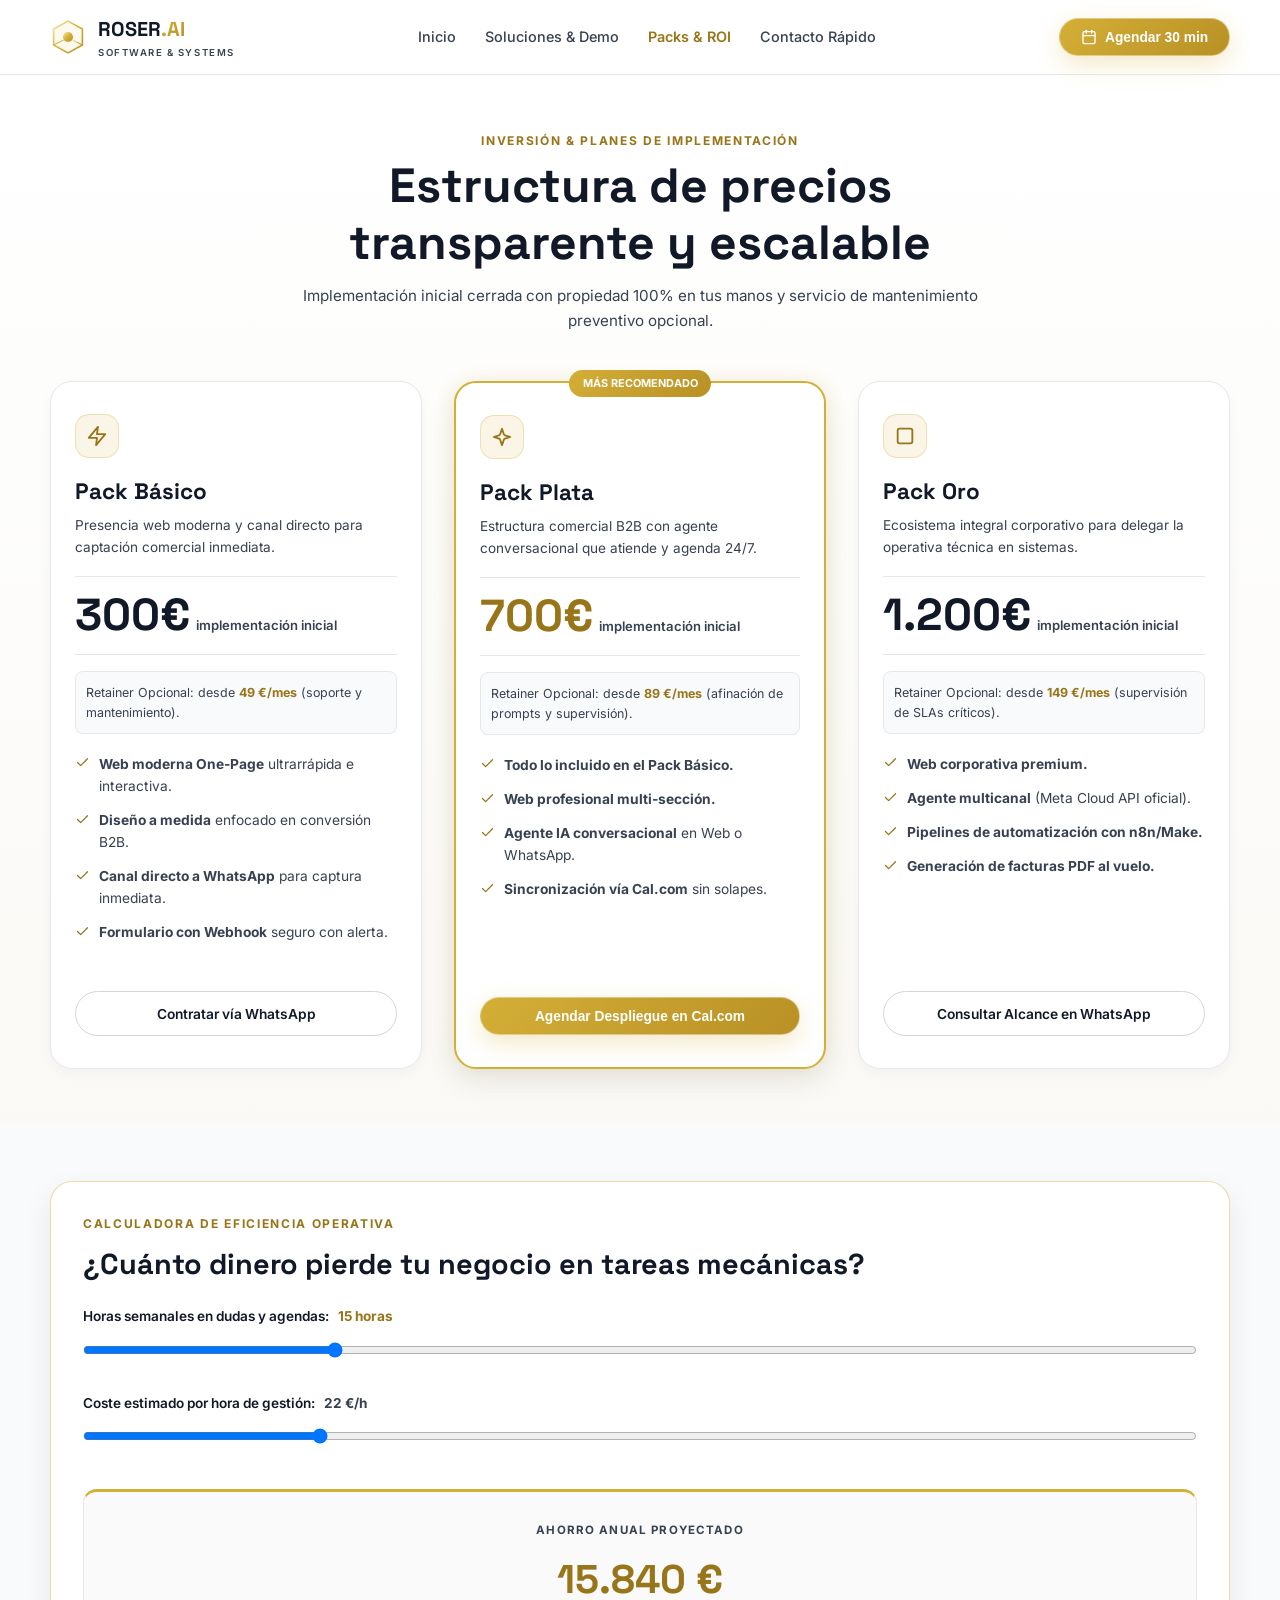
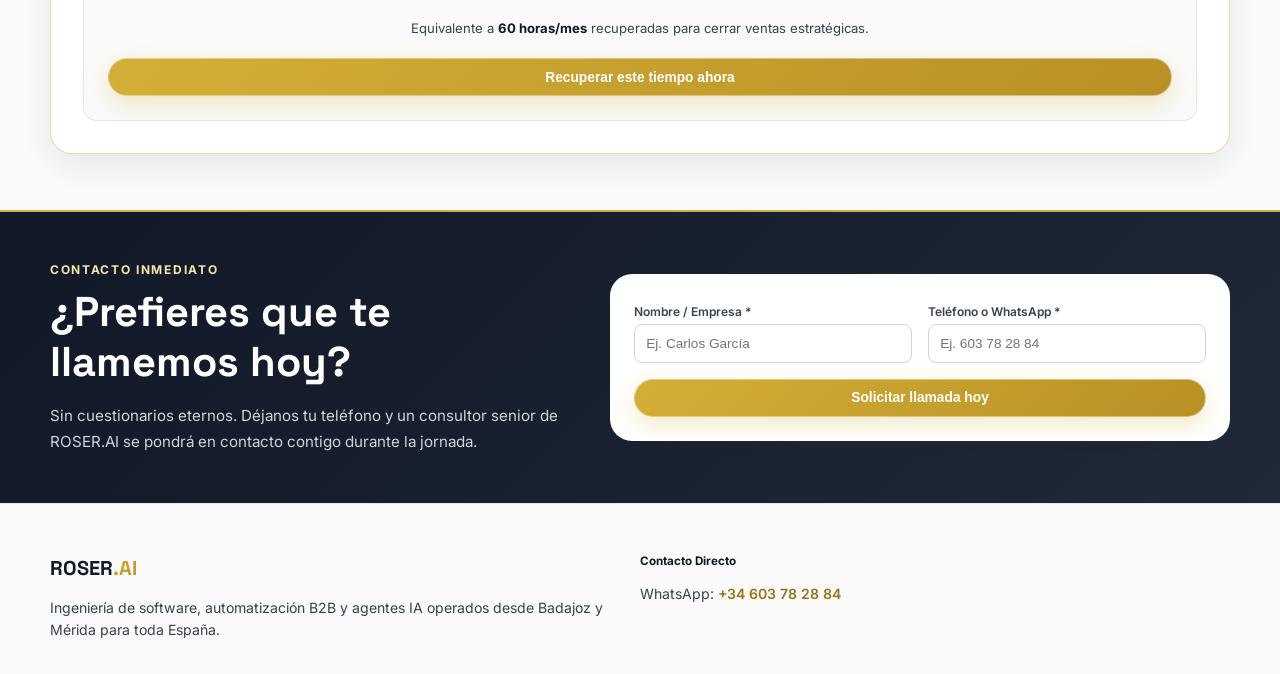
==== commit 037a3454: "Update print statement from 'Hello' to 'Goodbye'" ====
--- a/precios.html
+++ b/precios.html
@@ -1,207 +1,739 @@
 <!DOCTYPE html>
+
 <html lang="es" class="scroll-smooth">
+
 <head>
+
   <meta charset="UTF-8" />
+
   <meta name="viewport" content="width=device-width, initial-scale=1.0" />
-  <title>Soluciones Técnicas & Demo Agente WhatsApp — ROSER.AI</title>
-  <meta name="description" content="Simulador interactivo del Agente de WhatsApp y soluciones de ingeniería de software con Meta Cloud API oficial." />
-
-  <!-- Favicon & Brand Icon (Google Search & Browsers) -->
-  <link rel="icon" type="image/png" sizes="32x32" href="logo.png">
-  <link rel="icon" type="image/png" sizes="16x16" href="logo.png">
-  <link rel="apple-touch-icon" sizes="180x180" href="logo.png">
+
+  <title>Planes, Tarifas & Calculadora de ROI — ROSER.AI</title>
+
+  <meta name="description" content="Estructura transparente de inversión para automatizar tu negocio: Pack Básico (300€), Pack Plata (700€) y Pack Oro (1.200€)." />
+
+
 
   <link rel="preconnect" href="https://fonts.googleapis.com" />
+
   <link rel="preconnect" href="https://fonts.gstatic.com" crossorigin />
+
   <link href="https://fonts.googleapis.com/css2?family=Inter:wght@300;400;500;600;700&family=Space+Grotesk:wght@500;600;700;800&display=swap" rel="stylesheet" />
 
+
+
   <style>
+
     :root {
+
       --gold-metallic: #D4AF37; --gold-deep: #B89025; --gold-accessible: #997519; --gold-light: #F7E7A9;
+
       --gold-subtle: rgba(212, 175, 55, 0.12); --text-charcoal: #111827; --text-slate: #374151;
+
       --bg-canvas: #FFFFFF; --bg-surface-soft: #F9FAFB; --border-light: #E5E7EB; --border-medium: #D1D5DB;
+
       --border-gold: rgba(212, 175, 55, 0.45); --radius-sm: 8px; --radius-md: 14px; --radius-lg: 22px; --radius-full: 9999px;
-      --shadow-luxury-sm: 0 4px 14px rgba(17, 24, 39, 0.04); --shadow-gold: 0 8px 24px rgba(212, 175, 55, 0.28);
+
+      --shadow-luxury-sm: 0 4px 14px rgba(17, 24, 39, 0.04); --shadow-luxury-md: 0 12px 30px rgba(17, 24, 39, 0.08);
+
+      --shadow-gold: 0 8px 24px rgba(212, 175, 55, 0.28);
+
     }
+
     * { box-sizing: border-box; margin: 0; padding: 0; -webkit-font-smoothing: antialiased; }
+
     html, body { width: 100%; overflow-x: hidden; }
+
     body { background-color: var(--bg-canvas); color: var(--text-charcoal); font-family: 'Inter', sans-serif; line-height: 1.6; }
+
     .container { max-width: 1220px; margin: 0 auto; padding: 0 1.25rem; }
+
     .svg-stroke { fill: none; stroke: currentColor; stroke-linecap: round; stroke-linejoin: round; stroke-width: 2; }
 
+
+
     header { position: sticky; top: 0; z-index: 200; background: rgba(255, 255, 255, 0.96); backdrop-filter: blur(18px); border-bottom: 1px solid var(--border-light); }
+
     .nav-wrapper { display: flex; align-items: center; justify-content: space-between; height: 74px; }
+
     .brand-container { display: flex; align-items: center; gap: 0.75rem; text-decoration: none; }
-    .brand-logo-img { width: 36px; height: 36px; object-fit: contain; flex-shrink: 0; filter: drop-shadow(0 2px 8px rgba(212, 175, 55, 0.35)); }
+
+    .brand-icon-svg { width: 36px; height: 36px; }
+
+    .brand-title-wrap { display: flex; flex-direction: column; }
+
     .brand-name { font-family: 'Space Grotesk', sans-serif; font-size: 1.25rem; font-weight: 700; color: var(--text-charcoal); }
+
     .brand-name .ai-accent { background: linear-gradient(135deg, var(--gold-metallic), var(--gold-deep)); -webkit-background-clip: text; -webkit-text-fill-color: transparent; }
+
     .brand-sub { font-size: 0.6rem; text-transform: uppercase; letter-spacing: 0.16em; color: var(--text-slate); font-weight: 600; }
 
+    
+
     .nav-links { display: none; align-items: center; gap: 1.8rem; list-style: none; }
+
     @media (min-width: 960px) { .nav-links { display: flex; } }
+
     .nav-links a { color: var(--text-slate); text-decoration: none; font-size: 0.9rem; font-weight: 500; }
+
     .nav-links a.active { color: var(--gold-accessible); font-weight: 600; }
 
+
+
     .btn-primary { background: linear-gradient(135deg, #D4AF37 0%, #B89025 100%); color: #FFFFFF; padding: 0.65rem 1.3rem; border-radius: var(--radius-full); font-size: 0.86rem; font-weight: 600; text-decoration: none; border: 1px solid rgba(255, 255, 255, 0.4); box-shadow: var(--shadow-gold); cursor: pointer; display: inline-flex; align-items: center; gap: 0.5rem; justify-content: center; }
+
     .btn-ghost { background: #FFFFFF; color: var(--text-charcoal); padding: 0.65rem 1.3rem; border-radius: var(--radius-full); font-size: 0.86rem; font-weight: 600; text-decoration: none; border: 1px solid var(--border-medium); cursor: pointer; display: inline-flex; align-items: center; gap: 0.5rem; justify-content: center; }
 
+
+
     .section-wrap { padding: 3.5rem 0; }
+
     .eyebrow { font-size: 0.75rem; font-weight: 700; letter-spacing: 0.14em; text-transform: uppercase; color: var(--gold-accessible); margin-bottom: 0.5rem; display: block; }
+
     .section-title { font-family: 'Space Grotesk', sans-serif; font-size: clamp(1.75rem, 4vw, 3rem); font-weight: 700; color: var(--text-charcoal); line-height: 1.18; }
+
     .section-subtitle { color: var(--text-slate); font-size: 0.95rem; max-width: 680px; }
 
-    .bento-grid-container { display: grid; grid-template-columns: 1fr; gap: 1.5rem; }
-    @media (min-width: 860px) {
-      .bento-grid-container { grid-template-columns: repeat(3, 1fr); }
-      .bento-span-2 { grid-column: span 2; }
+
+
+    .pricing-grid { display: grid; grid-template-columns: 1fr; gap: 1.75rem; margin-top: 1.5rem; }
+
+    @media (min-width: 980px) { .pricing-grid { grid-template-columns: repeat(3, 1fr); gap: 2rem; } }
+
+    .pack-card { background: #FFFFFF; border: 1px solid var(--border-light); border-radius: var(--radius-lg); padding: 2rem 1.5rem; display: flex; flex-direction: column; justify-content: space-between; position: relative; box-shadow: var(--shadow-luxury-sm); }
+
+    .pack-card.popular { border: 2px solid var(--gold-metallic); box-shadow: var(--shadow-luxury-md), 0 0 25px rgba(212, 175, 55, 0.18); }
+
+    .popular-pill { position: absolute; top: -13px; left: 50%; transform: translateX(-50%); background: linear-gradient(135deg, var(--gold-metallic), var(--gold-deep)); color: #FFFFFF; font-size: 0.68rem; font-weight: 700; text-transform: uppercase; padding: 0.3rem 0.85rem; border-radius: var(--radius-full); white-space: nowrap; }
+
+    
+
+    .pack-badge-icon { width: 44px; height: 44px; border-radius: var(--radius-md); background: var(--gold-subtle); border: 1px solid rgba(212, 175, 55, 0.3); display: flex; align-items: center; justify-content: center; color: var(--gold-accessible); margin-bottom: 1rem; }
+
+    .pack-title { font-family: 'Space Grotesk', sans-serif; font-size: 1.4rem; font-weight: 700; color: var(--text-charcoal); margin-bottom: 0.35rem; }
+
+    .pack-price-box { margin: 1.1rem 0 1rem; padding: 1rem 0; border-top: 1px solid var(--border-light); border-bottom: 1px solid var(--border-light); display: flex; align-items: baseline; gap: 0.4rem; }
+
+    .pack-price-number { font-family: 'Space Grotesk', sans-serif; font-size: 2.8rem; font-weight: 700; color: var(--text-charcoal); line-height: 1; }
+
+    .pack-features-list { list-style: none; display: flex; flex-direction: column; gap: 0.75rem; margin-bottom: 1.5rem; font-size: 0.86rem; color: var(--text-slate); }
+
+    .pack-features-list li { display: flex; align-items: flex-start; gap: 0.55rem; }
+
+    .check-icon { color: var(--gold-accessible); flex-shrink: 0; width: 15px; height: 15px; margin-top: 0.15rem; }
+
+
+
+    .lead-capture-strip { padding: 3rem 0; background: linear-gradient(135deg, #111827 0%, #1F2937 100%); color: #FFFFFF; border-top: 2px solid var(--gold-metallic); }
+
+    .lead-strip-grid { display: grid; grid-template-columns: 1fr; gap: 2rem; align-items: center; }
+
+    @media (min-width: 900px) { .lead-strip-grid { grid-template-columns: 1.15fr 1.35fr; } }
+
+    .lead-form-wrap { background: #FFFFFF; padding: 1.5rem; border-radius: var(--radius-lg); color: var(--text-charcoal); }
+
+    .lead-input-field { width: 100%; padding: 0.7rem; border: 1px solid var(--border-medium); border-radius: var(--radius-sm); font-size: 0.85rem; }
+
+
+
+    footer { border-top: 1px solid var(--border-light); padding: 3rem 0 2rem; background: #FAFAFA; font-size: 0.88rem; }
+
+    .footer-grid { display: grid; grid-template-columns: 1fr; gap: 2rem; }
+
+    @media (min-width: 768px) { .footer-grid { grid-template-columns: 2fr 1fr 1fr; } }
+
+
+
+    .modal-backdrop { position: fixed; inset: 0; background: rgba(17, 24, 39, 0.65); backdrop-filter: blur(10px); display: flex; align-items: center; justify-content: center; padding: 0.85rem; z-index: 1000; opacity: 0; pointer-events: none; transition: opacity 0.25s ease; }
+
+    .modal-backdrop.active { opacity: 1; pointer-events: auto; }
+
+    .modal-sheet { background: #FFFFFF; border-radius: var(--radius-lg); width: 100%; max-width: 640px; padding: 1.5rem; position: relative; }
+
+    .close-modal-x { position: absolute; top: 1rem; right: 1rem; background: var(--bg-surface-soft); border: 1px solid var(--border-light); width: 32px; height: 32px; border-radius: 50%; cursor: pointer; display: flex; align-items: center; justify-content: center; }
+
+    .cal-iframe-container { width: 100%; min-height: 460px; border-radius: var(--radius-md); border: 1px solid var(--border-light); overflow: hidden; }
+
+    .cal-iframe-container iframe { width: 100%; height: 460px; border: none; }
+
+  </style>
+
+</head>
+
+
+
+<body>
+
+  <header>
+
+    <div class="container">
+
+      <div class="nav-wrapper">
+
+        <a href="index.html" class="brand-container">
+
+          <svg class="brand-icon-svg" viewBox="0 0 100 100" fill="none" xmlns="http://www.w3.org/2000/svg">
+
+            <defs>
+
+              <linearGradient id="goldBrandGrad" x1="0%" y1="0%" x2="100%" y2="100%">
+
+                <stop offset="0%" stop-color="#F7E7A9" /><stop offset="50%" stop-color="#D4AF37" /><stop offset="100%" stop-color="#B89025" />
+
+              </linearGradient>
+
+            </defs>
+
+            <polygon points="50,6 90,28 90,72 50,94 10,72 10,28" stroke="url(#goldBrandGrad)" stroke-width="4.5" fill="rgba(212, 175, 55, 0.08)" />
+
+            <circle cx="50" cy="50" r="14" fill="url(#goldBrandGrad)" />
+
+            <line x1="50" y1="6" x2="50" y2="36" stroke="url(#goldBrandGrad)" stroke-width="3" />
+
+            <line x1="90" y1="72" x2="62" y2="58" stroke="url(#goldBrandGrad)" stroke-width="3" />
+
+            <line x1="10" y1="72" x2="38" y2="58" stroke="url(#goldBrandGrad)" stroke-width="3" />
+
+          </svg>
+
+          <div class="brand-title-wrap">
+
+            <span class="brand-name">ROSER<span class="ai-accent">.AI</span></span>
+
+            <span class="brand-sub">Software & Systems</span>
+
+          </div>
+
+        </a>
+
+
+
+        <ul class="nav-links">
+
+          <li><a href="index.html">Inicio</a></li>
+
+          <li><a href="soluciones.html">Soluciones & Demo</a></li>
+
+          <li><a href="precios.html" class="active">Packs & ROI</a></li>
+
+          <li><a href="#contacto-rapido">Contacto Rápido</a></li>
+
+        </ul>
+
+
+
+        <div class="nav-actions">
+
+          <button class="btn-primary" onclick="openCallModal()">
+
+            <svg class="svg-stroke" width="16" height="16" viewBox="0 0 24 24"><rect x="3" y="4" width="18" height="18" rx="2" ry="2"></rect><line x1="16" y1="2" x2="16" y2="6"></line><line x1="8" y1="2" x2="8" y2="6"></line><line x1="3" y1="10" x2="21" y2="10"></line></svg>
+
+            <span>Agendar 30 min</span>
+
+          </button>
+
+        </div>
+
+      </div>
+
+    </div>
+
+  </header>
+
+
+
+  <main>
+
+    <!-- BLOQUE 1: LOS 3 PACKS DE INVERSIÓN COMPLETOS -->
+
+    <section class="section-wrap" style="background: linear-gradient(180deg, #FFFFFF 0%, #FAF9F6 100%);">
+
+      <div class="container">
+
+        <div class="section-header" style="text-align: center; max-width: 780px; margin: 0 auto 3rem;">
+
+          <span class="eyebrow">Inversión & Planes de Implementación</span>
+
+          <h1 class="section-title">Estructura de precios transparente y escalable</h1>
+
+          <p class="section-subtitle" style="margin: 0.8rem auto 0;">
+
+            Implementación inicial cerrada con propiedad 100% en tus manos y servicio de mantenimiento preventivo opcional.
+
+          </p>
+
+        </div>
+
+
+
+        <div class="pricing-grid">
+
+          <!-- PACK 1: BÁSICO -->
+
+          <div class="pack-card">
+
+            <div>
+
+              <div class="pack-badge-icon">
+
+                <svg class="svg-stroke" width="22" height="22" viewBox="0 0 24 24"><polygon points="13 2 3 14 12 14 11 22 21 10 12 10 13 2"></polygon></svg>
+
+              </div>
+
+              <h3 class="pack-title">Pack Básico</h3>
+
+              <p style="font-size:0.85rem; color:var(--text-slate); margin-bottom:0.5rem;">Presencia web moderna y canal directo para captación comercial inmediata.</p>
+
+
+
+              <div class="pack-price-box">
+
+                <div class="pack-price-number">300€</div>
+
+                <div style="font-size:0.82rem; color:var(--text-slate); font-weight:600;">implementación inicial</div>
+
+              </div>
+
+
+
+              <div style="background:var(--bg-surface-soft); border:1px solid var(--border-light); padding:0.65rem; border-radius:var(--radius-sm); font-size:0.78rem; margin-bottom:1.2rem; color:var(--text-slate);">
+
+                Retainer Opcional: desde <strong style="color:var(--gold-accessible);">49 €/mes</strong> (soporte y mantenimiento).
+
+              </div>
+
+
+
+              <ul class="pack-features-list">
+
+                <li><svg class="check-icon svg-stroke" viewBox="0 0 24 24"><polyline points="20 6 9 17 4 12"></polyline></svg><span><strong>Web moderna One-Page</strong> ultrarrápida e interactiva.</span></li>
+
+                <li><svg class="check-icon svg-stroke" viewBox="0 0 24 24"><polyline points="20 6 9 17 4 12"></polyline></svg><span><strong>Diseño a medida</strong> enfocado en conversión B2B.</span></li>
+
+                <li><svg class="check-icon svg-stroke" viewBox="0 0 24 24"><polyline points="20 6 9 17 4 12"></polyline></svg><span><strong>Canal directo a WhatsApp</strong> para captura inmediata.</span></li>
+
+                <li><svg class="check-icon svg-stroke" viewBox="0 0 24 24"><polyline points="20 6 9 17 4 12"></polyline></svg><span><strong>Formulario con Webhook</strong> seguro con alerta.</span></li>
+
+              </ul>
+
+            </div>
+
+
+
+            <div style="margin-top: 1.5rem;">
+
+              <a href="https://wa.me/34603782884?text=Hola%20ROSER.AI,%20quiero%20contratar%20el%20Pack%20B%C3%A1sico%20(300%E2%82%AC)" target="_blank" class="btn-ghost" style="width:100%;">
+
+                Contratar vía WhatsApp
+
+              </a>
+
+            </div>
+
+          </div>
+
+
+
+          <!-- PACK 2: PLATA -->
+
+          <div class="pack-card popular">
+
+            <span class="popular-pill">Más Recomendado</span>
+
+            <div>
+
+              <div class="pack-badge-icon">
+
+                <svg class="svg-stroke" width="22" height="22" viewBox="0 0 24 24"><path d="m12 3-1.9 5.8a2 2 0 0 1-1.3 1.3L3 12l5.8 1.9a2 2 0 0 1 1.3 1.3L12 21l1.9-5.8a2 2 0 0 1 1.3-1.3L21 12l-5.8-1.9a2 2 0 0 1-1.3-1.3L12 3z"></path></svg>
+
+              </div>
+
+              <h3 class="pack-title">Pack Plata</h3>
+
+              <p style="font-size:0.85rem; color:var(--text-slate); margin-bottom:0.5rem;">Estructura comercial B2B con agente conversacional que atiende y agenda 24/7.</p>
+
+
+
+              <div class="pack-price-box">
+
+                <div class="pack-price-number" style="color:var(--gold-accessible);">700€</div>
+
+                <div style="font-size:0.82rem; color:var(--text-slate); font-weight:600;">implementación inicial</div>
+
+              </div>
+
+
+
+              <div style="background:var(--bg-surface-soft); border:1px solid var(--border-light); padding:0.65rem; border-radius:var(--radius-sm); font-size:0.78rem; margin-bottom:1.2rem; color:var(--text-slate);">
+
+                Retainer Opcional: desde <strong style="color:var(--gold-accessible);">89 €/mes</strong> (afinación de prompts y supervisión).
+
+              </div>
+
+
+
+              <ul class="pack-features-list">
+
+                <li><svg class="check-icon svg-stroke" viewBox="0 0 24 24"><polyline points="20 6 9 17 4 12"></polyline></svg><span><strong>Todo lo incluido en el Pack Básico.</strong></span></li>
+
+                <li><svg class="check-icon svg-stroke" viewBox="0 0 24 24"><polyline points="20 6 9 17 4 12"></polyline></svg><span><strong>Web profesional multi-sección.</strong></span></li>
+
+                <li><svg class="check-icon svg-stroke" viewBox="0 0 24 24"><polyline points="20 6 9 17 4 12"></polyline></svg><span><strong>Agente IA conversacional</strong> en Web o WhatsApp.</span></li>
+
+                <li><svg class="check-icon svg-stroke" viewBox="0 0 24 24"><polyline points="20 6 9 17 4 12"></polyline></svg><span><strong>Sincronización vía Cal.com</strong> sin solapes.</span></li>
+
+              </ul>
+
+            </div>
+
+
+
+            <div style="margin-top: 1.5rem;">
+
+              <button class="btn-primary" onclick="openCallModal()" style="width:100%;">
+
+                Agendar Despliegue en Cal.com
+
+              </button>
+
+            </div>
+
+          </div>
+
+
+
+          <!-- PACK 3: ORO -->
+
+          <div class="pack-card">
+
+            <div>
+
+              <div class="pack-badge-icon">
+
+                <svg class="svg-stroke" width="22" height="22" viewBox="0 0 24 24"><rect x="4" y="4" width="16" height="16" rx="2"></rect></svg>
+
+              </div>
+
+              <h3 class="pack-title">Pack Oro</h3>
+
+              <p style="font-size:0.85rem; color:var(--text-slate); margin-bottom:0.5rem;">Ecosistema integral corporativo para delegar la operativa técnica en sistemas.</p>
+
+
+
+              <div class="pack-price-box">
+
+                <div class="pack-price-number">1.200€</div>
+
+                <div style="font-size:0.82rem; color:var(--text-slate); font-weight:600;">implementación inicial</div>
+
+              </div>
+
+
+
+              <div style="background:var(--bg-surface-soft); border:1px solid var(--border-light); padding:0.65rem; border-radius:var(--radius-sm); font-size:0.78rem; margin-bottom:1.2rem; color:var(--text-slate);">
+
+                Retainer Opcional: desde <strong style="color:var(--gold-accessible);">149 €/mes</strong> (supervisión de SLAs críticos).
+
+              </div>
+
+
+
+              <ul class="pack-features-list">
+
+                <li><svg class="check-icon svg-stroke" viewBox="0 0 24 24"><polyline points="20 6 9 17 4 12"></polyline></svg><span><strong>Web corporativa premium.</strong></span></li>
+
+                <li><svg class="check-icon svg-stroke" viewBox="0 0 24 24"><polyline points="20 6 9 17 4 12"></polyline></svg><span><strong>Agente multicanal</strong> (Meta Cloud API oficial).</span></li>
+
+                <li><svg class="check-icon svg-stroke" viewBox="0 0 24 24"><polyline points="20 6 9 17 4 12"></polyline></svg><span><strong>Pipelines de automatización con n8n/Make.</strong></span></li>
+
+                <li><svg class="check-icon svg-stroke" viewBox="0 0 24 24"><polyline points="20 6 9 17 4 12"></polyline></svg><span><strong>Generación de facturas PDF al vuelo.</strong></span></li>
+
+              </ul>
+
+            </div>
+
+
+
+            <div style="margin-top: 1.5rem;">
+
+              <a href="https://wa.me/34603782884?text=Hola%20ROSER.AI,%20quiero%20tratar%20el%20Pack%20Oro%20(1.200%E2%82%AC)" target="_blank" class="btn-ghost" style="width:100%;">
+
+                Consultar Alcance en WhatsApp
+
+              </a>
+
+            </div>
+
+          </div>
+
+        </div>
+
+      </div>
+
+    </section>
+
+
+
+    <!-- CALCULADORA DE ROI -->
+
+    <section class="section-wrap" style="background: var(--bg-surface-soft);">
+
+      <div class="container">
+
+        <div style="background: #FFFFFF; border: 1px solid var(--border-gold); border-radius: var(--radius-lg); padding: 2rem; box-shadow: var(--shadow-luxury-md);">
+
+          <div style="display: grid; grid-template-columns: 1fr; gap: 2rem;">
+
+            <div>
+
+              <span class="eyebrow">Calculadora de Eficiencia Operativa</span>
+
+              <h3 style="font-family: 'Space Grotesk', sans-serif; font-size: 1.8rem; color: var(--text-charcoal); margin-bottom: 1rem;">
+
+                ¿Cuánto dinero pierde tu negocio en tareas mecánicas?
+
+              </h3>
+
+
+
+              <div style="margin-bottom: 1.2rem;">
+
+                <label style="font-size: 0.85rem; color: var(--text-charcoal); font-weight: 600;">
+
+                  Horas semanales en dudas y agendas:
+
+                  <strong id="hoursDisplay" style="color: var(--gold-accessible); margin-left: 0.4rem;">15 horas</strong>
+
+                </label>
+
+                <input type="range" min="5" max="50" value="15" id="hoursSlider" style="width: 100%; margin: 0.8rem 0;" />
+
+              </div>
+
+
+
+              <div>
+
+                <label style="font-size: 0.85rem; color: var(--text-charcoal); font-weight: 600;">
+
+                  Coste estimado por hora de gestión:
+
+                  <strong id="rateDisplay" style="color: var(--text-slate); margin-left: 0.4rem;">22 €/h</strong>
+
+                </label>
+
+                <input type="range" min="12" max="60" value="22" id="rateSlider" style="width: 100%; margin: 0.8rem 0;" />
+
+              </div>
+
+            </div>
+
+
+
+            <div style="background: #FAFAFA; border: 1px solid var(--border-light); border-top: 3px solid var(--gold-metallic); border-radius: var(--radius-md); padding: 1.5rem; text-align: center;">
+
+              <span style="font-size: 0.72rem; text-transform: uppercase; letter-spacing: 0.1em; color: var(--text-slate); font-weight: 700;">Ahorro Anual Proyectado</span>
+
+              <div id="annualSavings" style="font-family: 'Space Grotesk', sans-serif; font-size: 2.5rem; font-weight: 700; color: var(--gold-accessible); margin: 0.4rem 0;">15.840 €</div>
+
+              <p style="color: var(--text-slate); font-size: 0.82rem; margin-bottom: 1.2rem;">
+
+                Equivalente a <strong id="hoursFreed" style="color: var(--text-charcoal);">60 horas/mes</strong> recuperadas para cerrar ventas estratégicas.
+
+              </p>
+
+              <button class="btn-primary" onclick="openCallModal()" style="width: 100%; justify-content: center;">
+
+                Recuperar este tiempo ahora
+
+              </button>
+
+            </div>
+
+          </div>
+
+        </div>
+
+      </div>
+
+    </section>
+
+
+
+    <!-- FORMULARIO "TE LLAMAMOS HOY" -->
+
+    <section class="lead-capture-strip" id="contacto-rapido">
+
+      <div class="container">
+
+        <div class="lead-strip-grid">
+
+          <div>
+
+            <span class="eyebrow" style="color: var(--gold-light);">Contacto Inmediato</span>
+
+            <h2 style="font-family: 'Space Grotesk', sans-serif; font-size: clamp(1.8rem, 3.5vw, 2.6rem); font-weight: 700; line-height: 1.2; margin-bottom: 1rem;">
+
+              ¿Prefieres que te llamemos hoy?
+
+            </h2>
+
+            <p style="color: #D1D5DB; font-size: 0.95rem; line-height: 1.7;">
+
+              Sin cuestionarios eternos. Déjanos tu teléfono y un consultor senior de ROSER.AI se pondrá en contacto contigo durante la jornada.
+
+            </p>
+
+          </div>
+
+
+
+          <div class="lead-form-wrap">
+
+            <form id="quickLeadForm">
+
+              <div style="display:grid; grid-template-columns:1fr 1fr; gap:1rem; margin-bottom:1rem;">
+
+                <div>
+
+                  <label style="font-size:0.75rem; font-weight:600; color:var(--text-slate);">Nombre / Empresa *</label>
+
+                  <input type="text" class="lead-input-field" placeholder="Ej. Carlos García" required />
+
+                </div>
+
+                <div>
+
+                  <label style="font-size:0.75rem; font-weight:600; color:var(--text-slate);">Teléfono o WhatsApp *</label>
+
+                  <input type="tel" class="lead-input-field" placeholder="Ej. 603 78 28 84" required />
+
+                </div>
+
+              </div>
+
+
+
+              <button type="submit" class="btn-primary" style="width: 100%; justify-content: center;">
+
+                Solicitar llamada hoy
+
+              </button>
+
+            </form>
+
+          </div>
+
+        </div>
+
+      </div>
+
+    </section>
+
+  </main>
+
+
+
+  <footer>
+
+    <div class="container">
+
+      <div class="footer-grid">
+
+        <div>
+
+          <span class="brand-name" style="font-size: 1.25rem; margin-bottom: 0.8rem; display: block;">ROSER<span class="ai-accent">.AI</span></span>
+
+          <p style="color: var(--text-slate); font-size: 0.88rem;">Ingeniería de software, automatización B2B y agentes IA operados desde Badajoz y Mérida para toda España.</p>
+
+        </div>
+
+        <div>
+
+          <h5 style="color: var(--text-charcoal); font-weight: 700; margin-bottom: 0.8rem;">Contacto Directo</h5>
+
+          <p style="font-size: 0.88rem; color: var(--text-slate);">WhatsApp: <a href="https://wa.me/34603782884" style="color: var(--gold-accessible); font-weight: 600; text-decoration: none;">+34 603 78 28 84</a></p>
+
+        </div>
+
+      </div>
+
+    </div>
+
+  </footer>
+
+
+
+  <div class="modal-backdrop" id="callScheduleModal">
+
+    <div class="modal-sheet">
+
+      <button class="close-modal-x" id="closeCallModalBtn">✕</button>
+
+      <h3 style="font-family: 'Space Grotesk', sans-serif; font-size: 1.4rem; margin-bottom: 0.5rem;">Reserva de Sesión Estratégica (30 min)</h3>
+
+      <div class="cal-iframe-container">
+
+        <iframe src="https://cal.com/dani-serrano-mc095n/30min" title="Reserva Cal.com ROSER.AI"></iframe>
+
+      </div>
+
+    </div>
+
+  </div>
+
+
+
+  <script>
+
+    const modal = document.getElementById('callScheduleModal');
+
+    const closeBtn = document.getElementById('closeCallModalBtn');
+
+    function openCallModal() { modal.classList.add('active'); }
+
+    if (closeBtn) closeBtn.onclick = () => modal.classList.remove('active');
+
+
+
+    const hoursSlider = document.getElementById('hoursSlider');
+
+    const rateSlider = document.getElementById('rateSlider');
+
+    const hoursDisplay = document.getElementById('hoursDisplay');
+
+    const rateDisplay = document.getElementById('rateDisplay');
+
+    const annualSavings = document.getElementById('annualSavings');
+
+    const hoursFreed = document.getElementById('hoursFreed');
+
+
+
+    function refresh() {
+
+      const h = parseInt(hoursSlider.value, 10);
+
+      const r = parseInt(rateSlider.value, 10);
+
+      hoursDisplay.textContent = `${h} horas`;
+
+      rateDisplay.textContent = `${r} €/h`;
+
+      annualSavings.textContent = `${Math.round(h * r * 48).toLocaleString('es-ES')} €`;
+
+      hoursFreed.textContent = `${Math.round(h * 4)} horas/mes`;
+
     }
-    .bento-card-luxury { background: rgba(255, 255, 255, 0.88); border: 1px solid var(--border-light); border-radius: var(--radius-lg); padding: 1.8rem; box-shadow: var(--shadow-luxury-sm); }
-
-    .chat-phone-frame { width: 100%; max-width: 360px; margin: 0 auto; background: #FFFFFF; border-radius: 28px; border: 6px solid #1F2937; box-shadow: 0 20px 45px rgba(17, 24, 39, 0.16); overflow: hidden; display: flex; flex-direction: column; height: 500px; }
-
-    .modal-backdrop { position: fixed; inset: 0; background: rgba(17, 24, 39, 0.65); backdrop-filter: blur(10px); display: flex; align-items: center; justify-content: center; padding: 0.85rem; z-index: 1000; opacity: 0; pointer-events: none; transition: opacity 0.25s ease; }
-    .modal-backdrop.active { opacity: 1; pointer-events: auto; }
-    .modal-sheet { background: #FFFFFF; border-radius: var(--radius-lg); width: 100%; max-width: 640px; padding: 1.5rem; position: relative; }
-    .close-modal-x { position: absolute; top: 1rem; right: 1rem; background: var(--bg-surface-soft); border: 1px solid var(--border-light); width: 32px; height: 32px; border-radius: 50%; cursor: pointer; display: flex; align-items: center; justify-content: center; }
-    .cal-iframe-container { width: 100%; min-height: 460px; border-radius: var(--radius-md); border: 1px solid var(--border-light); overflow: hidden; }
-    .cal-iframe-container iframe { width: 100%; height: 460px; border: none; }
-  </style>
-</head>
-
-<body>
-  <header>
-    <div class="container">
-      <div class="nav-wrapper">
-        <a href="index.html" class="brand-container">
-          <img src="logo.png" alt="ROSER.AI Logo" class="brand-logo-img" />
-          <div class="brand-title-wrap">
-            <span class="brand-name">ROSER<span class="ai-accent">.AI</span></span>
-            <span class="brand-sub">Software & Systems</span>
-          </div>
-        </a>
-
-        <ul class="nav-links">
-          <li><a href="index.html">Inicio</a></li>
-          <li><a href="soluciones.html" class="active">Soluciones & Demo</a></li>
-          <li><a href="precios.html">Packs & ROI</a></li>
-          <li><a href="index.html#contacto-rapido">Contacto Rápido</a></li>
-        </ul>
-
-        <div class="nav-actions">
-          <button class="btn-primary" onclick="openCallModal()">
-            <svg class="svg-stroke" width="16" height="16" viewBox="0 0 24 24"><rect x="3" y="4" width="18" height="18" rx="2" ry="2"></rect><line x1="16" y1="2" x2="16" y2="6"></line><line x1="8" y1="2" x2="8" y2="6"></line><line x1="3" y1="10" x2="21" y2="10"></line></svg>
-            <span>Agendar 30 min</span>
-          </button>
-        </div>
-      </div>
-    </div>
-  </header>
-
-  <main class="container section-wrap">
-    <!-- DEMO EN VIVO: SIMULADOR INTERACTIVO WHATSAPP -->
-    <div style="display: grid; grid-template-columns: 1fr; gap: 2.5rem; align-items: center; margin-bottom: 4rem;">
-      <div>
-        <span class="eyebrow">Demostración Interactiva</span>
-        <h1 class="section-title">Comprueba la velocidad de tu futuro agente en WhatsApp</h1>
-        <p class="section-subtitle" style="margin-bottom: 2rem;">
-          Simula cómo respondería el agente inteligente a los clientes reales de una clínica o taller mecánico en tiempo récord, cualificando y derivando citas automáticamente.
-        </p>
-
-        <button class="btn-primary" onclick="openCallModal()">
-          <span>Implementar Agente con Pack Plata (700€)</span>
-        </button>
-      </div>
-
-      <!-- MOCKUP MÓVIL WHATSAPP -->
-      <div>
-        <div class="chat-phone-frame">
-          <div style="background: #075E54; color: #FFFFFF; padding: 0.85rem 1rem; display: flex; align-items: center; gap: 0.75rem;">
-            <div style="width: 36px; height: 36px; border-radius: 50%; background: var(--gold-subtle); border: 2px solid #D4AF37; display: flex; align-items: center; justify-content: center; color: #D4AF37; font-weight: 700; font-size: 0.85rem;">RA</div>
-            <div>
-              <h4 style="font-size: 0.9rem; font-weight: 600; margin:0;">Clínica / Taller ROSER</h4>
-              <p style="font-size: 0.7rem; opacity: 0.85; margin:0;">En línea 24/7</p>
-            </div>
-          </div>
-
-          <div style="flex: 1; background-color: #EFEAE2; padding: 1rem; overflow-y: auto; display: flex; flex-direction: column; gap: 0.75rem;" id="chatDemoBody">
-            <div style="max-width: 82%; padding: 0.65rem 0.85rem; border-radius: 12px; font-size: 0.84rem; background: #FFFFFF; align-self: flex-start;">
-              ¡Hola! 👋 Soy el asistente autónomo. ¿En qué puedo ayudarte hoy?<br />
-              <span style="font-size:0.72rem; color:#6B7280; display:block; margin-top:4px;">Haz clic en una opción de abajo 👇</span>
-            </div>
-          </div>
-
-          <div style="padding: 0.75rem; background: #FFFFFF; border-top: 1px solid var(--border-light); display: flex; flex-direction: column; gap: 0.4rem;">
-            <button class="btn-ghost" style="font-size:0.75rem; padding:0.4rem 0.75rem; justify-content:space-between;" onclick="runDemoQuestion(1, '¿Tenéis cita disponible para mañana?')">
-              <span>📅 ¿Tenéis cita para mañana?</span> ➔
-            </button>
-            <button class="btn-ghost" style="font-size:0.75rem; padding:0.4rem 0.75rem; justify-content:space-between;" onclick="runDemoQuestion(2, '¿Cuánto cuesta una revisión técnica?')">
-              <span>💶 ¿Cuánto cuesta una revisión?</span> ➔
-            </button>
-          </div>
-        </div>
-      </div>
-    </div>
-
-    <!-- BENTO GRID SYSTEM PARA SOLUCIONES -->
-    <div class="section-header" style="text-align: center; max-width: 800px; margin: 0 auto 3rem;">
-      <span class="eyebrow">Sistemas Operativos B2B</span>
-      <h2 class="section-title">Ecosistema Tecnológico ROSER.AI</h2>
-    </div>
-
-    <div class="bento-grid-container">
-      <div class="bento-card-luxury bento-span-2">
-        <h3 style="font-family:'Space Grotesk',sans-serif; font-size: 1.4rem; font-weight:700; margin-bottom:0.5rem;">Agentes Cognitivos Autónomos en WhatsApp</h3>
-        <p style="font-size: 0.9rem; color: var(--text-slate);">Resuelven consultas complejas, cualifican prospectos filtrando por presupuesto y agendan citas directamente en tu calendario comercial.</p>
-      </div>
-
-      <div class="bento-card-luxury">
-        <h3 style="font-family:'Space Grotesk',sans-serif; font-size: 1.4rem; font-weight:700; margin-bottom:0.5rem;">Motores Web B2B</h3>
-        <p style="font-size: 0.9rem; color: var(--text-slate);">Desarrollo a medida sin CMS pesados. Velocidad de carga ultrarrápida.</p>
-      </div>
-    </div>
-  </main>
-
-  <footer>
-    <div class="container" style="text-align:center; padding: 2rem 0; color: var(--text-slate); font-size: 0.85rem;">
-      © 2026 ROSER.AI — Ingeniería de Software & Agentes IA
-    </div>
-  </footer>
-
-  <div class="modal-backdrop" id="callScheduleModal">
-    <div class="modal-sheet">
-      <button class="close-modal-x" id="closeCallModalBtn">✕</button>
-      <h3 style="font-family: 'Space Grotesk', sans-serif; font-size: 1.4rem; margin-bottom: 0.5rem;">Reserva de Sesión Estratégica (30 min)</h3>
-      <div class="cal-iframe-container">
-        <iframe src="https://cal.com/dani-serrano-mc095n/30min" title="Reserva Cal.com ROSER.AI"></iframe>
-      </div>
-    </div>
-  </div>
-
-  <script>
-    const modal = document.getElementById('callScheduleModal');
-    const closeBtn = document.getElementById('closeCallModalBtn');
-    function openCallModal() { modal.classList.add('active'); }
-    if (closeBtn) closeBtn.onclick = () => modal.classList.remove('active');
-
-    const chatDemoBody = document.getElementById('chatDemoBody');
-    window.runDemoQuestion = function(index, userText) {
-      const userBubble = document.createElement('div');
-      userBubble.style.cssText = 'max-width:82%; padding:0.65rem 0.85rem; border-radius:12px; font-size:0.84rem; background:#DCF8C6; color:#0F381E; align-self:flex-end;';
-      userBubble.textContent = userText;
-      chatDemoBody.appendChild(userBubble);
-
-      let replyHtml = index === 1 
-        ? '¡Sí! Nos quedan 2 huecos para mañana: a las <strong>11:30h</strong> y a las <strong>17:00h</strong>. ¿Cuál prefieres?' 
-        : 'La revisión integral diagnóstica tiene una tarifa de <strong>49€</strong>.';
-
-      setTimeout(() => {
-        const botBubble = document.createElement('div');
-        botBubble.style.cssText = 'max-width:82%; padding:0.65rem 0.85rem; border-radius:12px; font-size:0.84rem; background:#FFFFFF; align-self:flex-start;';
-        botBubble.innerHTML = replyHtml;
-        chatDemoBody.appendChild(botBubble);
-        chatDemoBody.scrollTop = chatDemoBody.scrollHeight;
-      }, 400);
-    };
+
+    hoursSlider.oninput = refresh;
+
+    rateSlider.oninput = refresh;
+
+    refresh();
+
   </script>
+
 </body>
+
 </html>
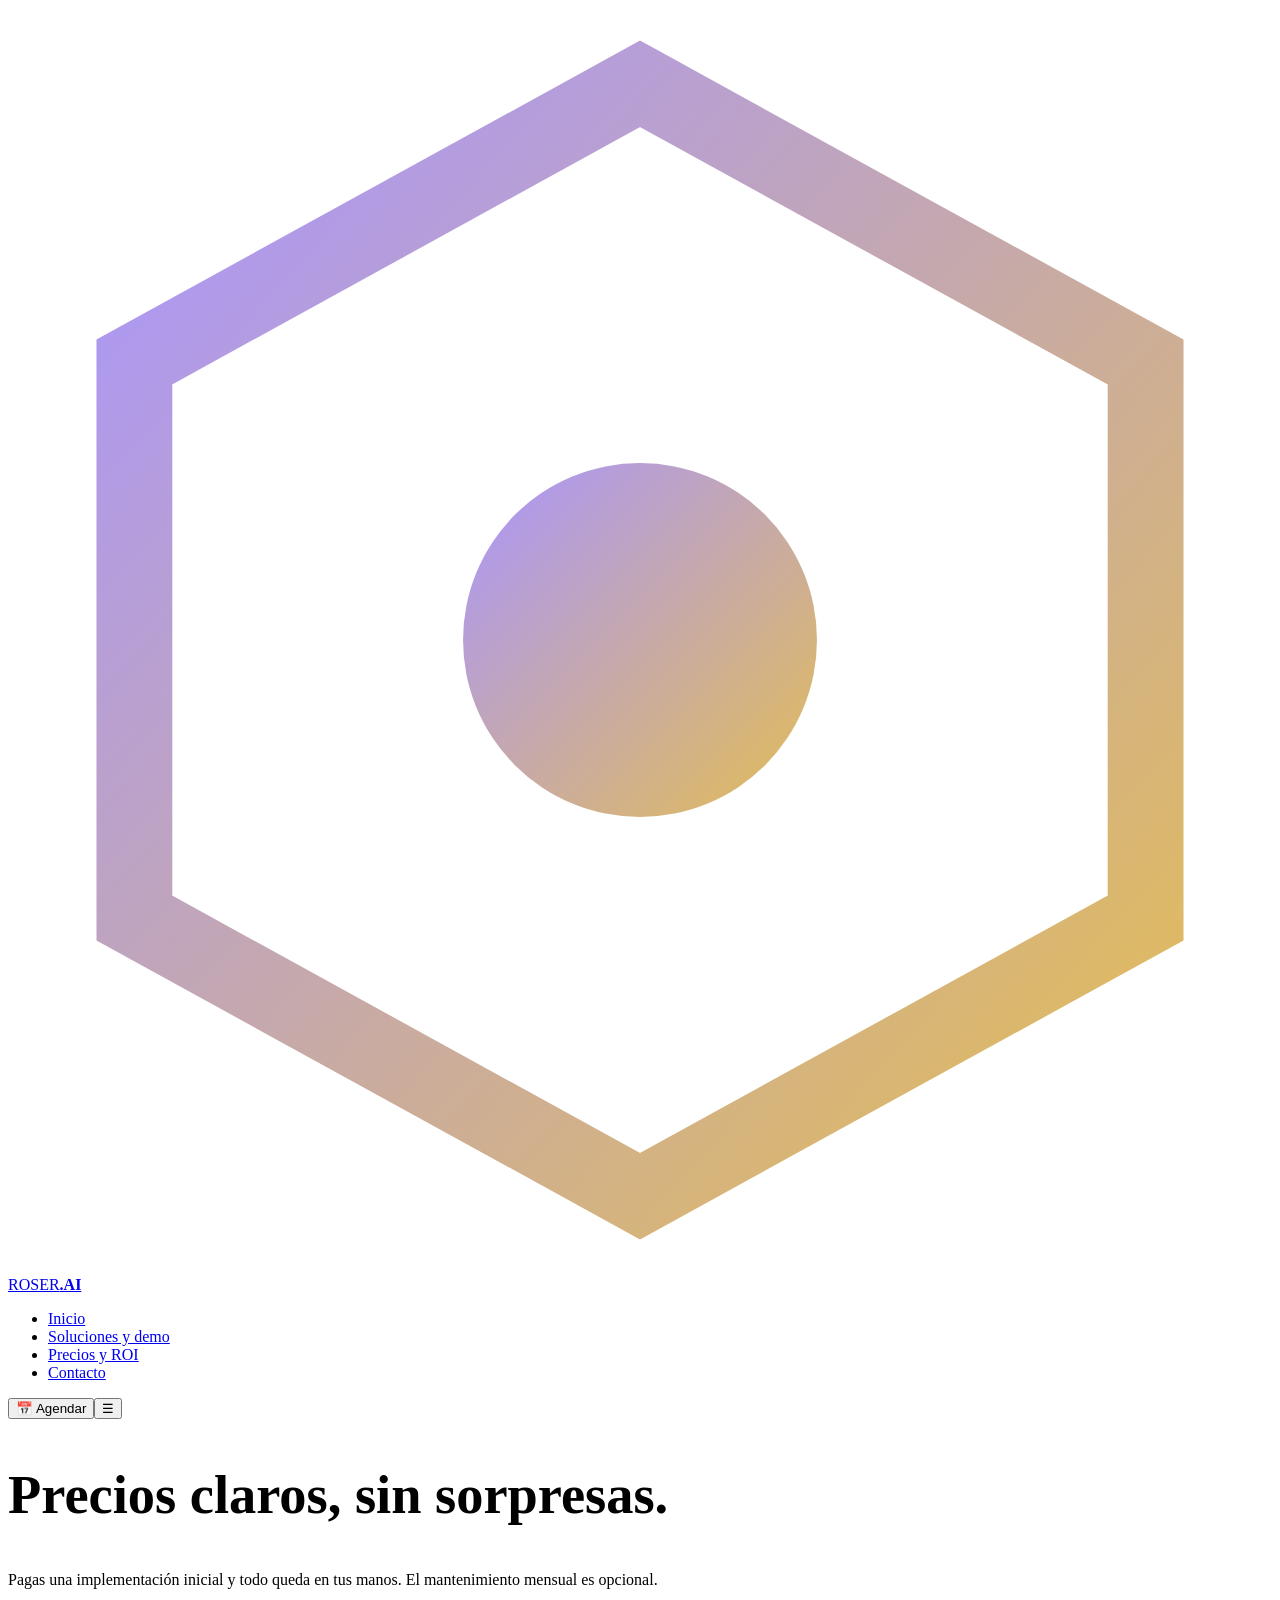
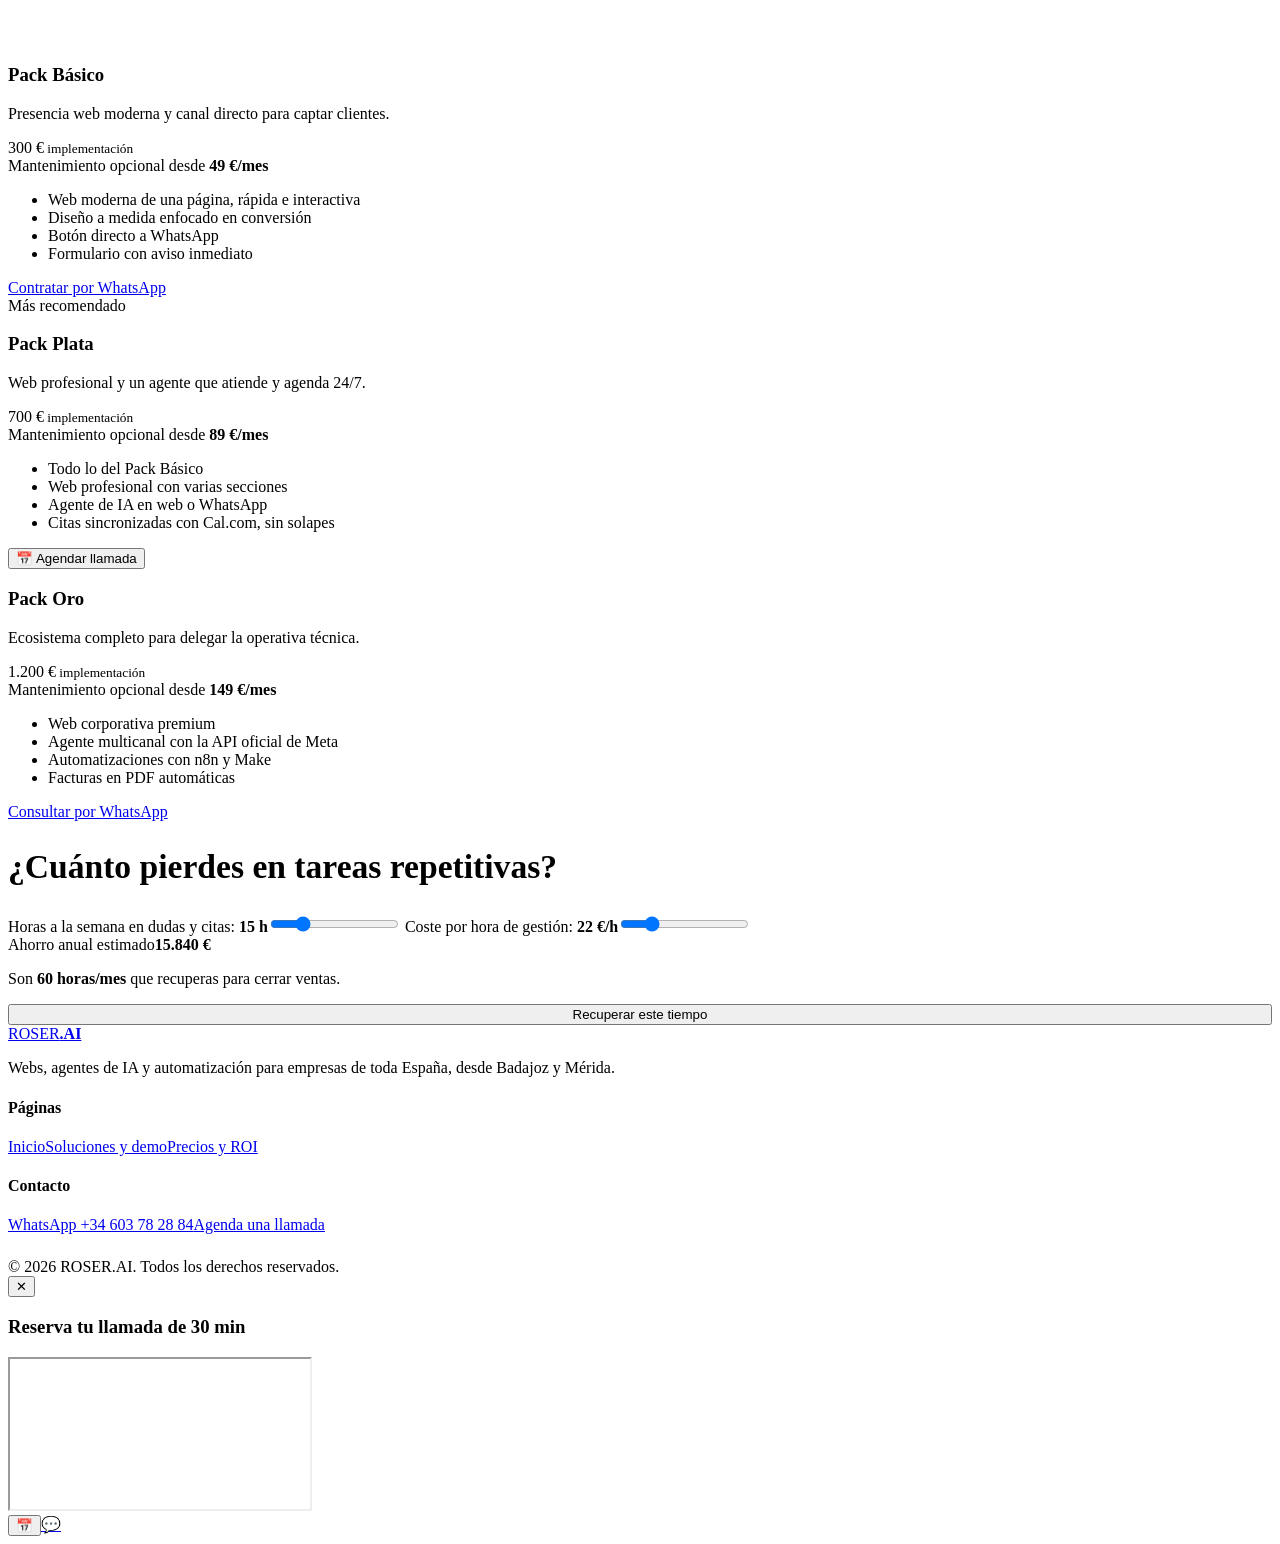
==== commit 024240c1: "Update precios.html" ====
--- a/precios.html
+++ b/precios.html
@@ -1,739 +1,12 @@
-<!DOCTYPE html>
-
-<html lang="es" class="scroll-smooth">
-
-<head>
-
-  <meta charset="UTF-8" />
-
-  <meta name="viewport" content="width=device-width, initial-scale=1.0" />
-
-  <title>Planes, Tarifas & Calculadora de ROI — ROSER.AI</title>
-
-  <meta name="description" content="Estructura transparente de inversión para automatizar tu negocio: Pack Básico (300€), Pack Plata (700€) y Pack Oro (1.200€)." />
-
-
-
-  <link rel="preconnect" href="https://fonts.googleapis.com" />
-
-  <link rel="preconnect" href="https://fonts.gstatic.com" crossorigin />
-
-  <link href="https://fonts.googleapis.com/css2?family=Inter:wght@300;400;500;600;700&family=Space+Grotesk:wght@500;600;700;800&display=swap" rel="stylesheet" />
-
-
-
-  <style>
-
-    :root {
-
-      --gold-metallic: #D4AF37; --gold-deep: #B89025; --gold-accessible: #997519; --gold-light: #F7E7A9;
-
-      --gold-subtle: rgba(212, 175, 55, 0.12); --text-charcoal: #111827; --text-slate: #374151;
-
-      --bg-canvas: #FFFFFF; --bg-surface-soft: #F9FAFB; --border-light: #E5E7EB; --border-medium: #D1D5DB;
-
-      --border-gold: rgba(212, 175, 55, 0.45); --radius-sm: 8px; --radius-md: 14px; --radius-lg: 22px; --radius-full: 9999px;
-
-      --shadow-luxury-sm: 0 4px 14px rgba(17, 24, 39, 0.04); --shadow-luxury-md: 0 12px 30px rgba(17, 24, 39, 0.08);
-
-      --shadow-gold: 0 8px 24px rgba(212, 175, 55, 0.28);
-
-    }
-
-    * { box-sizing: border-box; margin: 0; padding: 0; -webkit-font-smoothing: antialiased; }
-
-    html, body { width: 100%; overflow-x: hidden; }
-
-    body { background-color: var(--bg-canvas); color: var(--text-charcoal); font-family: 'Inter', sans-serif; line-height: 1.6; }
-
-    .container { max-width: 1220px; margin: 0 auto; padding: 0 1.25rem; }
-
-    .svg-stroke { fill: none; stroke: currentColor; stroke-linecap: round; stroke-linejoin: round; stroke-width: 2; }
-
-
-
-    header { position: sticky; top: 0; z-index: 200; background: rgba(255, 255, 255, 0.96); backdrop-filter: blur(18px); border-bottom: 1px solid var(--border-light); }
-
-    .nav-wrapper { display: flex; align-items: center; justify-content: space-between; height: 74px; }
-
-    .brand-container { display: flex; align-items: center; gap: 0.75rem; text-decoration: none; }
-
-    .brand-icon-svg { width: 36px; height: 36px; }
-
-    .brand-title-wrap { display: flex; flex-direction: column; }
-
-    .brand-name { font-family: 'Space Grotesk', sans-serif; font-size: 1.25rem; font-weight: 700; color: var(--text-charcoal); }
-
-    .brand-name .ai-accent { background: linear-gradient(135deg, var(--gold-metallic), var(--gold-deep)); -webkit-background-clip: text; -webkit-text-fill-color: transparent; }
-
-    .brand-sub { font-size: 0.6rem; text-transform: uppercase; letter-spacing: 0.16em; color: var(--text-slate); font-weight: 600; }
-
-    
-
-    .nav-links { display: none; align-items: center; gap: 1.8rem; list-style: none; }
-
-    @media (min-width: 960px) { .nav-links { display: flex; } }
-
-    .nav-links a { color: var(--text-slate); text-decoration: none; font-size: 0.9rem; font-weight: 500; }
-
-    .nav-links a.active { color: var(--gold-accessible); font-weight: 600; }
-
-
-
-    .btn-primary { background: linear-gradient(135deg, #D4AF37 0%, #B89025 100%); color: #FFFFFF; padding: 0.65rem 1.3rem; border-radius: var(--radius-full); font-size: 0.86rem; font-weight: 600; text-decoration: none; border: 1px solid rgba(255, 255, 255, 0.4); box-shadow: var(--shadow-gold); cursor: pointer; display: inline-flex; align-items: center; gap: 0.5rem; justify-content: center; }
-
-    .btn-ghost { background: #FFFFFF; color: var(--text-charcoal); padding: 0.65rem 1.3rem; border-radius: var(--radius-full); font-size: 0.86rem; font-weight: 600; text-decoration: none; border: 1px solid var(--border-medium); cursor: pointer; display: inline-flex; align-items: center; gap: 0.5rem; justify-content: center; }
-
-
-
-    .section-wrap { padding: 3.5rem 0; }
-
-    .eyebrow { font-size: 0.75rem; font-weight: 700; letter-spacing: 0.14em; text-transform: uppercase; color: var(--gold-accessible); margin-bottom: 0.5rem; display: block; }
-
-    .section-title { font-family: 'Space Grotesk', sans-serif; font-size: clamp(1.75rem, 4vw, 3rem); font-weight: 700; color: var(--text-charcoal); line-height: 1.18; }
-
-    .section-subtitle { color: var(--text-slate); font-size: 0.95rem; max-width: 680px; }
-
-
-
-    .pricing-grid { display: grid; grid-template-columns: 1fr; gap: 1.75rem; margin-top: 1.5rem; }
-
-    @media (min-width: 980px) { .pricing-grid { grid-template-columns: repeat(3, 1fr); gap: 2rem; } }
-
-    .pack-card { background: #FFFFFF; border: 1px solid var(--border-light); border-radius: var(--radius-lg); padding: 2rem 1.5rem; display: flex; flex-direction: column; justify-content: space-between; position: relative; box-shadow: var(--shadow-luxury-sm); }
-
-    .pack-card.popular { border: 2px solid var(--gold-metallic); box-shadow: var(--shadow-luxury-md), 0 0 25px rgba(212, 175, 55, 0.18); }
-
-    .popular-pill { position: absolute; top: -13px; left: 50%; transform: translateX(-50%); background: linear-gradient(135deg, var(--gold-metallic), var(--gold-deep)); color: #FFFFFF; font-size: 0.68rem; font-weight: 700; text-transform: uppercase; padding: 0.3rem 0.85rem; border-radius: var(--radius-full); white-space: nowrap; }
-
-    
-
-    .pack-badge-icon { width: 44px; height: 44px; border-radius: var(--radius-md); background: var(--gold-subtle); border: 1px solid rgba(212, 175, 55, 0.3); display: flex; align-items: center; justify-content: center; color: var(--gold-accessible); margin-bottom: 1rem; }
-
-    .pack-title { font-family: 'Space Grotesk', sans-serif; font-size: 1.4rem; font-weight: 700; color: var(--text-charcoal); margin-bottom: 0.35rem; }
-
-    .pack-price-box { margin: 1.1rem 0 1rem; padding: 1rem 0; border-top: 1px solid var(--border-light); border-bottom: 1px solid var(--border-light); display: flex; align-items: baseline; gap: 0.4rem; }
-
-    .pack-price-number { font-family: 'Space Grotesk', sans-serif; font-size: 2.8rem; font-weight: 700; color: var(--text-charcoal); line-height: 1; }
-
-    .pack-features-list { list-style: none; display: flex; flex-direction: column; gap: 0.75rem; margin-bottom: 1.5rem; font-size: 0.86rem; color: var(--text-slate); }
-
-    .pack-features-list li { display: flex; align-items: flex-start; gap: 0.55rem; }
-
-    .check-icon { color: var(--gold-accessible); flex-shrink: 0; width: 15px; height: 15px; margin-top: 0.15rem; }
-
-
-
-    .lead-capture-strip { padding: 3rem 0; background: linear-gradient(135deg, #111827 0%, #1F2937 100%); color: #FFFFFF; border-top: 2px solid var(--gold-metallic); }
-
-    .lead-strip-grid { display: grid; grid-template-columns: 1fr; gap: 2rem; align-items: center; }
-
-    @media (min-width: 900px) { .lead-strip-grid { grid-template-columns: 1.15fr 1.35fr; } }
-
-    .lead-form-wrap { background: #FFFFFF; padding: 1.5rem; border-radius: var(--radius-lg); color: var(--text-charcoal); }
-
-    .lead-input-field { width: 100%; padding: 0.7rem; border: 1px solid var(--border-medium); border-radius: var(--radius-sm); font-size: 0.85rem; }
-
-
-
-    footer { border-top: 1px solid var(--border-light); padding: 3rem 0 2rem; background: #FAFAFA; font-size: 0.88rem; }
-
-    .footer-grid { display: grid; grid-template-columns: 1fr; gap: 2rem; }
-
-    @media (min-width: 768px) { .footer-grid { grid-template-columns: 2fr 1fr 1fr; } }
-
-
-
-    .modal-backdrop { position: fixed; inset: 0; background: rgba(17, 24, 39, 0.65); backdrop-filter: blur(10px); display: flex; align-items: center; justify-content: center; padding: 0.85rem; z-index: 1000; opacity: 0; pointer-events: none; transition: opacity 0.25s ease; }
-
-    .modal-backdrop.active { opacity: 1; pointer-events: auto; }
-
-    .modal-sheet { background: #FFFFFF; border-radius: var(--radius-lg); width: 100%; max-width: 640px; padding: 1.5rem; position: relative; }
-
-    .close-modal-x { position: absolute; top: 1rem; right: 1rem; background: var(--bg-surface-soft); border: 1px solid var(--border-light); width: 32px; height: 32px; border-radius: 50%; cursor: pointer; display: flex; align-items: center; justify-content: center; }
-
-    .cal-iframe-container { width: 100%; min-height: 460px; border-radius: var(--radius-md); border: 1px solid var(--border-light); overflow: hidden; }
-
-    .cal-iframe-container iframe { width: 100%; height: 460px; border: none; }
-
-  </style>
-
-</head>
-
-
-
-<body>
-
-  <header>
-
-    <div class="container">
-
-      <div class="nav-wrapper">
-
-        <a href="index.html" class="brand-container">
-
-          <svg class="brand-icon-svg" viewBox="0 0 100 100" fill="none" xmlns="http://www.w3.org/2000/svg">
-
-            <defs>
-
-              <linearGradient id="goldBrandGrad" x1="0%" y1="0%" x2="100%" y2="100%">
-
-                <stop offset="0%" stop-color="#F7E7A9" /><stop offset="50%" stop-color="#D4AF37" /><stop offset="100%" stop-color="#B89025" />
-
-              </linearGradient>
-
-            </defs>
-
-            <polygon points="50,6 90,28 90,72 50,94 10,72 10,28" stroke="url(#goldBrandGrad)" stroke-width="4.5" fill="rgba(212, 175, 55, 0.08)" />
-
-            <circle cx="50" cy="50" r="14" fill="url(#goldBrandGrad)" />
-
-            <line x1="50" y1="6" x2="50" y2="36" stroke="url(#goldBrandGrad)" stroke-width="3" />
-
-            <line x1="90" y1="72" x2="62" y2="58" stroke="url(#goldBrandGrad)" stroke-width="3" />
-
-            <line x1="10" y1="72" x2="38" y2="58" stroke="url(#goldBrandGrad)" stroke-width="3" />
-
-          </svg>
-
-          <div class="brand-title-wrap">
-
-            <span class="brand-name">ROSER<span class="ai-accent">.AI</span></span>
-
-            <span class="brand-sub">Software & Systems</span>
-
-          </div>
-
-        </a>
-
-
-
-        <ul class="nav-links">
-
-          <li><a href="index.html">Inicio</a></li>
-
-          <li><a href="soluciones.html">Soluciones & Demo</a></li>
-
-          <li><a href="precios.html" class="active">Packs & ROI</a></li>
-
-          <li><a href="#contacto-rapido">Contacto Rápido</a></li>
-
-        </ul>
-
-
-
-        <div class="nav-actions">
-
-          <button class="btn-primary" onclick="openCallModal()">
-
-            <svg class="svg-stroke" width="16" height="16" viewBox="0 0 24 24"><rect x="3" y="4" width="18" height="18" rx="2" ry="2"></rect><line x1="16" y1="2" x2="16" y2="6"></line><line x1="8" y1="2" x2="8" y2="6"></line><line x1="3" y1="10" x2="21" y2="10"></line></svg>
-
-            <span>Agendar 30 min</span>
-
-          </button>
-
-        </div>
-
-      </div>
-
-    </div>
-
-  </header>
-
-
-
-  <main>
-
-    <!-- BLOQUE 1: LOS 3 PACKS DE INVERSIÓN COMPLETOS -->
-
-    <section class="section-wrap" style="background: linear-gradient(180deg, #FFFFFF 0%, #FAF9F6 100%);">
-
-      <div class="container">
-
-        <div class="section-header" style="text-align: center; max-width: 780px; margin: 0 auto 3rem;">
-
-          <span class="eyebrow">Inversión & Planes de Implementación</span>
-
-          <h1 class="section-title">Estructura de precios transparente y escalable</h1>
-
-          <p class="section-subtitle" style="margin: 0.8rem auto 0;">
-
-            Implementación inicial cerrada con propiedad 100% en tus manos y servicio de mantenimiento preventivo opcional.
-
-          </p>
-
-        </div>
-
-
-
-        <div class="pricing-grid">
-
-          <!-- PACK 1: BÁSICO -->
-
-          <div class="pack-card">
-
-            <div>
-
-              <div class="pack-badge-icon">
-
-                <svg class="svg-stroke" width="22" height="22" viewBox="0 0 24 24"><polygon points="13 2 3 14 12 14 11 22 21 10 12 10 13 2"></polygon></svg>
-
-              </div>
-
-              <h3 class="pack-title">Pack Básico</h3>
-
-              <p style="font-size:0.85rem; color:var(--text-slate); margin-bottom:0.5rem;">Presencia web moderna y canal directo para captación comercial inmediata.</p>
-
-
-
-              <div class="pack-price-box">
-
-                <div class="pack-price-number">300€</div>
-
-                <div style="font-size:0.82rem; color:var(--text-slate); font-weight:600;">implementación inicial</div>
-
-              </div>
-
-
-
-              <div style="background:var(--bg-surface-soft); border:1px solid var(--border-light); padding:0.65rem; border-radius:var(--radius-sm); font-size:0.78rem; margin-bottom:1.2rem; color:var(--text-slate);">
-
-                Retainer Opcional: desde <strong style="color:var(--gold-accessible);">49 €/mes</strong> (soporte y mantenimiento).
-
-              </div>
-
-
-
-              <ul class="pack-features-list">
-
-                <li><svg class="check-icon svg-stroke" viewBox="0 0 24 24"><polyline points="20 6 9 17 4 12"></polyline></svg><span><strong>Web moderna One-Page</strong> ultrarrápida e interactiva.</span></li>
-
-                <li><svg class="check-icon svg-stroke" viewBox="0 0 24 24"><polyline points="20 6 9 17 4 12"></polyline></svg><span><strong>Diseño a medida</strong> enfocado en conversión B2B.</span></li>
-
-                <li><svg class="check-icon svg-stroke" viewBox="0 0 24 24"><polyline points="20 6 9 17 4 12"></polyline></svg><span><strong>Canal directo a WhatsApp</strong> para captura inmediata.</span></li>
-
-                <li><svg class="check-icon svg-stroke" viewBox="0 0 24 24"><polyline points="20 6 9 17 4 12"></polyline></svg><span><strong>Formulario con Webhook</strong> seguro con alerta.</span></li>
-
-              </ul>
-
-            </div>
-
-
-
-            <div style="margin-top: 1.5rem;">
-
-              <a href="https://wa.me/34603782884?text=Hola%20ROSER.AI,%20quiero%20contratar%20el%20Pack%20B%C3%A1sico%20(300%E2%82%AC)" target="_blank" class="btn-ghost" style="width:100%;">
-
-                Contratar vía WhatsApp
-
-              </a>
-
-            </div>
-
-          </div>
-
-
-
-          <!-- PACK 2: PLATA -->
-
-          <div class="pack-card popular">
-
-            <span class="popular-pill">Más Recomendado</span>
-
-            <div>
-
-              <div class="pack-badge-icon">
-
-                <svg class="svg-stroke" width="22" height="22" viewBox="0 0 24 24"><path d="m12 3-1.9 5.8a2 2 0 0 1-1.3 1.3L3 12l5.8 1.9a2 2 0 0 1 1.3 1.3L12 21l1.9-5.8a2 2 0 0 1 1.3-1.3L21 12l-5.8-1.9a2 2 0 0 1-1.3-1.3L12 3z"></path></svg>
-
-              </div>
-
-              <h3 class="pack-title">Pack Plata</h3>
-
-              <p style="font-size:0.85rem; color:var(--text-slate); margin-bottom:0.5rem;">Estructura comercial B2B con agente conversacional que atiende y agenda 24/7.</p>
-
-
-
-              <div class="pack-price-box">
-
-                <div class="pack-price-number" style="color:var(--gold-accessible);">700€</div>
-
-                <div style="font-size:0.82rem; color:var(--text-slate); font-weight:600;">implementación inicial</div>
-
-              </div>
-
-
-
-              <div style="background:var(--bg-surface-soft); border:1px solid var(--border-light); padding:0.65rem; border-radius:var(--radius-sm); font-size:0.78rem; margin-bottom:1.2rem; color:var(--text-slate);">
-
-                Retainer Opcional: desde <strong style="color:var(--gold-accessible);">89 €/mes</strong> (afinación de prompts y supervisión).
-
-              </div>
-
-
-
-              <ul class="pack-features-list">
-
-                <li><svg class="check-icon svg-stroke" viewBox="0 0 24 24"><polyline points="20 6 9 17 4 12"></polyline></svg><span><strong>Todo lo incluido en el Pack Básico.</strong></span></li>
-
-                <li><svg class="check-icon svg-stroke" viewBox="0 0 24 24"><polyline points="20 6 9 17 4 12"></polyline></svg><span><strong>Web profesional multi-sección.</strong></span></li>
-
-                <li><svg class="check-icon svg-stroke" viewBox="0 0 24 24"><polyline points="20 6 9 17 4 12"></polyline></svg><span><strong>Agente IA conversacional</strong> en Web o WhatsApp.</span></li>
-
-                <li><svg class="check-icon svg-stroke" viewBox="0 0 24 24"><polyline points="20 6 9 17 4 12"></polyline></svg><span><strong>Sincronización vía Cal.com</strong> sin solapes.</span></li>
-
-              </ul>
-
-            </div>
-
-
-
-            <div style="margin-top: 1.5rem;">
-
-              <button class="btn-primary" onclick="openCallModal()" style="width:100%;">
-
-                Agendar Despliegue en Cal.com
-
-              </button>
-
-            </div>
-
-          </div>
-
-
-
-          <!-- PACK 3: ORO -->
-
-          <div class="pack-card">
-
-            <div>
-
-              <div class="pack-badge-icon">
-
-                <svg class="svg-stroke" width="22" height="22" viewBox="0 0 24 24"><rect x="4" y="4" width="16" height="16" rx="2"></rect></svg>
-
-              </div>
-
-              <h3 class="pack-title">Pack Oro</h3>
-
-              <p style="font-size:0.85rem; color:var(--text-slate); margin-bottom:0.5rem;">Ecosistema integral corporativo para delegar la operativa técnica en sistemas.</p>
-
-
-
-              <div class="pack-price-box">
-
-                <div class="pack-price-number">1.200€</div>
-
-                <div style="font-size:0.82rem; color:var(--text-slate); font-weight:600;">implementación inicial</div>
-
-              </div>
-
-
-
-              <div style="background:var(--bg-surface-soft); border:1px solid var(--border-light); padding:0.65rem; border-radius:var(--radius-sm); font-size:0.78rem; margin-bottom:1.2rem; color:var(--text-slate);">
-
-                Retainer Opcional: desde <strong style="color:var(--gold-accessible);">149 €/mes</strong> (supervisión de SLAs críticos).
-
-              </div>
-
-
-
-              <ul class="pack-features-list">
-
-                <li><svg class="check-icon svg-stroke" viewBox="0 0 24 24"><polyline points="20 6 9 17 4 12"></polyline></svg><span><strong>Web corporativa premium.</strong></span></li>
-
-                <li><svg class="check-icon svg-stroke" viewBox="0 0 24 24"><polyline points="20 6 9 17 4 12"></polyline></svg><span><strong>Agente multicanal</strong> (Meta Cloud API oficial).</span></li>
-
-                <li><svg class="check-icon svg-stroke" viewBox="0 0 24 24"><polyline points="20 6 9 17 4 12"></polyline></svg><span><strong>Pipelines de automatización con n8n/Make.</strong></span></li>
-
-                <li><svg class="check-icon svg-stroke" viewBox="0 0 24 24"><polyline points="20 6 9 17 4 12"></polyline></svg><span><strong>Generación de facturas PDF al vuelo.</strong></span></li>
-
-              </ul>
-
-            </div>
-
-
-
-            <div style="margin-top: 1.5rem;">
-
-              <a href="https://wa.me/34603782884?text=Hola%20ROSER.AI,%20quiero%20tratar%20el%20Pack%20Oro%20(1.200%E2%82%AC)" target="_blank" class="btn-ghost" style="width:100%;">
-
-                Consultar Alcance en WhatsApp
-
-              </a>
-
-            </div>
-
-          </div>
-
-        </div>
-
-      </div>
-
-    </section>
-
-
-
-    <!-- CALCULADORA DE ROI -->
-
-    <section class="section-wrap" style="background: var(--bg-surface-soft);">
-
-      <div class="container">
-
-        <div style="background: #FFFFFF; border: 1px solid var(--border-gold); border-radius: var(--radius-lg); padding: 2rem; box-shadow: var(--shadow-luxury-md);">
-
-          <div style="display: grid; grid-template-columns: 1fr; gap: 2rem;">
-
-            <div>
-
-              <span class="eyebrow">Calculadora de Eficiencia Operativa</span>
-
-              <h3 style="font-family: 'Space Grotesk', sans-serif; font-size: 1.8rem; color: var(--text-charcoal); margin-bottom: 1rem;">
-
-                ¿Cuánto dinero pierde tu negocio en tareas mecánicas?
-
-              </h3>
-
-
-
-              <div style="margin-bottom: 1.2rem;">
-
-                <label style="font-size: 0.85rem; color: var(--text-charcoal); font-weight: 600;">
-
-                  Horas semanales en dudas y agendas:
-
-                  <strong id="hoursDisplay" style="color: var(--gold-accessible); margin-left: 0.4rem;">15 horas</strong>
-
-                </label>
-
-                <input type="range" min="5" max="50" value="15" id="hoursSlider" style="width: 100%; margin: 0.8rem 0;" />
-
-              </div>
-
-
-
-              <div>
-
-                <label style="font-size: 0.85rem; color: var(--text-charcoal); font-weight: 600;">
-
-                  Coste estimado por hora de gestión:
-
-                  <strong id="rateDisplay" style="color: var(--text-slate); margin-left: 0.4rem;">22 €/h</strong>
-
-                </label>
-
-                <input type="range" min="12" max="60" value="22" id="rateSlider" style="width: 100%; margin: 0.8rem 0;" />
-
-              </div>
-
-            </div>
-
-
-
-            <div style="background: #FAFAFA; border: 1px solid var(--border-light); border-top: 3px solid var(--gold-metallic); border-radius: var(--radius-md); padding: 1.5rem; text-align: center;">
-
-              <span style="font-size: 0.72rem; text-transform: uppercase; letter-spacing: 0.1em; color: var(--text-slate); font-weight: 700;">Ahorro Anual Proyectado</span>
-
-              <div id="annualSavings" style="font-family: 'Space Grotesk', sans-serif; font-size: 2.5rem; font-weight: 700; color: var(--gold-accessible); margin: 0.4rem 0;">15.840 €</div>
-
-              <p style="color: var(--text-slate); font-size: 0.82rem; margin-bottom: 1.2rem;">
-
-                Equivalente a <strong id="hoursFreed" style="color: var(--text-charcoal);">60 horas/mes</strong> recuperadas para cerrar ventas estratégicas.
-
-              </p>
-
-              <button class="btn-primary" onclick="openCallModal()" style="width: 100%; justify-content: center;">
-
-                Recuperar este tiempo ahora
-
-              </button>
-
-            </div>
-
-          </div>
-
-        </div>
-
-      </div>
-
-    </section>
-
-
-
-    <!-- FORMULARIO "TE LLAMAMOS HOY" -->
-
-    <section class="lead-capture-strip" id="contacto-rapido">
-
-      <div class="container">
-
-        <div class="lead-strip-grid">
-
-          <div>
-
-            <span class="eyebrow" style="color: var(--gold-light);">Contacto Inmediato</span>
-
-            <h2 style="font-family: 'Space Grotesk', sans-serif; font-size: clamp(1.8rem, 3.5vw, 2.6rem); font-weight: 700; line-height: 1.2; margin-bottom: 1rem;">
-
-              ¿Prefieres que te llamemos hoy?
-
-            </h2>
-
-            <p style="color: #D1D5DB; font-size: 0.95rem; line-height: 1.7;">
-
-              Sin cuestionarios eternos. Déjanos tu teléfono y un consultor senior de ROSER.AI se pondrá en contacto contigo durante la jornada.
-
-            </p>
-
-          </div>
-
-
-
-          <div class="lead-form-wrap">
-
-            <form id="quickLeadForm">
-
-              <div style="display:grid; grid-template-columns:1fr 1fr; gap:1rem; margin-bottom:1rem;">
-
-                <div>
-
-                  <label style="font-size:0.75rem; font-weight:600; color:var(--text-slate);">Nombre / Empresa *</label>
-
-                  <input type="text" class="lead-input-field" placeholder="Ej. Carlos García" required />
-
-                </div>
-
-                <div>
-
-                  <label style="font-size:0.75rem; font-weight:600; color:var(--text-slate);">Teléfono o WhatsApp *</label>
-
-                  <input type="tel" class="lead-input-field" placeholder="Ej. 603 78 28 84" required />
-
-                </div>
-
-              </div>
-
-
-
-              <button type="submit" class="btn-primary" style="width: 100%; justify-content: center;">
-
-                Solicitar llamada hoy
-
-              </button>
-
-            </form>
-
-          </div>
-
-        </div>
-
-      </div>
-
-    </section>
-
-  </main>
-
-
-
-  <footer>
-
-    <div class="container">
-
-      <div class="footer-grid">
-
-        <div>
-
-          <span class="brand-name" style="font-size: 1.25rem; margin-bottom: 0.8rem; display: block;">ROSER<span class="ai-accent">.AI</span></span>
-
-          <p style="color: var(--text-slate); font-size: 0.88rem;">Ingeniería de software, automatización B2B y agentes IA operados desde Badajoz y Mérida para toda España.</p>
-
-        </div>
-
-        <div>
-
-          <h5 style="color: var(--text-charcoal); font-weight: 700; margin-bottom: 0.8rem;">Contacto Directo</h5>
-
-          <p style="font-size: 0.88rem; color: var(--text-slate);">WhatsApp: <a href="https://wa.me/34603782884" style="color: var(--gold-accessible); font-weight: 600; text-decoration: none;">+34 603 78 28 84</a></p>
-
-        </div>
-
-      </div>
-
-    </div>
-
-  </footer>
-
-
-
-  <div class="modal-backdrop" id="callScheduleModal">
-
-    <div class="modal-sheet">
-
-      <button class="close-modal-x" id="closeCallModalBtn">✕</button>
-
-      <h3 style="font-family: 'Space Grotesk', sans-serif; font-size: 1.4rem; margin-bottom: 0.5rem;">Reserva de Sesión Estratégica (30 min)</h3>
-
-      <div class="cal-iframe-container">
-
-        <iframe src="https://cal.com/dani-serrano-mc095n/30min" title="Reserva Cal.com ROSER.AI"></iframe>
-
-      </div>
-
-    </div>
-
-  </div>
-
-
-
-  <script>
-
-    const modal = document.getElementById('callScheduleModal');
-
-    const closeBtn = document.getElementById('closeCallModalBtn');
-
-    function openCallModal() { modal.classList.add('active'); }
-
-    if (closeBtn) closeBtn.onclick = () => modal.classList.remove('active');
-
-
-
-    const hoursSlider = document.getElementById('hoursSlider');
-
-    const rateSlider = document.getElementById('rateSlider');
-
-    const hoursDisplay = document.getElementById('hoursDisplay');
-
-    const rateDisplay = document.getElementById('rateDisplay');
-
-    const annualSavings = document.getElementById('annualSavings');
-
-    const hoursFreed = document.getElementById('hoursFreed');
-
-
-
-    function refresh() {
-
-      const h = parseInt(hoursSlider.value, 10);
-
-      const r = parseInt(rateSlider.value, 10);
-
-      hoursDisplay.textContent = `${h} horas`;
-
-      rateDisplay.textContent = `${r} €/h`;
-
-      annualSavings.textContent = `${Math.round(h * r * 48).toLocaleString('es-ES')} €`;
-
-      hoursFreed.textContent = `${Math.round(h * 4)} horas/mes`;
-
-    }
-
-    hoursSlider.oninput = refresh;
-
-    rateSlider.oninput = refresh;
-
-    refresh();
-
-  </script>
-
-</body>
-
-</html>
+<!DOCTYPE html><html lang="es"><head><title>Precios y calculadora de ahorro | ROSER.AI</title><meta name="description" content="Pack Básico 300 €, Pack Plata 700 € y Pack Oro 1.200 €. Calcula cuánto ahorras automatizando tu negocio."><meta charset="utf-8"><meta name="viewport" content="width=device-width,initial-scale=1,viewport-fit=cover"><meta name="theme-color" content="#0a0920"><link rel="preconnect" href="https://fonts.googleapis.com"><link rel="preconnect" href="https://fonts.gstatic.com" crossorigin><link href="https://fonts.googleapis.com/css2?family=Inter:wght@400;500;600;700&family=Space+Grotesk:wght@500;700&display=swap" rel="stylesheet"><link rel="stylesheet" href="styles.css"></head><body>
+<header><div class="wrap nav"><a class="logo" href="index.html"><svg viewBox="0 0 100 100" fill="none"><defs><linearGradient id="lg" x1="0" y1="0" x2="1" y2="1"><stop stop-color="#a995ff"/><stop offset="1" stop-color="#e3bd55"/></linearGradient></defs><path d="M50 6l40 22v44L50 94 10 72V28z" stroke="url(#lg)" stroke-width="6"/><circle cx="50" cy="50" r="14" fill="url(#lg)"/></svg>ROSER<b>.AI</b></a><nav><ul><li><a href="index.html">Inicio</a></li><li><a href="soluciones.html">Soluciones y demo</a></li><li><a class="on" href="precios.html">Precios y ROI</a></li><li><a href="index.html#contacto">Contacto</a></li></ul></nav><div class="row"><button class="btn" data-cal>📅 Agendar</button><button class="burger" aria-label="Abrir menú">☰</button></div></div></header>
+<main><section class="hero" style="padding-bottom:1rem"><div class="wrap"><h1 style="font-size:clamp(2rem,5vw,3.4rem)">Precios claros, sin sorpresas.</h1><p class="lead">Pagas una implementación inicial y todo queda en tus manos. El mantenimiento mensual es opcional.</p></div></section>
+<section class="sec" style="padding-top:1.5rem"><div class="wrap"><div class="grid g3">
+<div class="card pack"><h3>Pack Básico</h3><p>Presencia web moderna y canal directo para captar clientes.</p><div class="price">300 €<small> implementación</small></div><div class="ret">Mantenimiento opcional desde <b>49 €/mes</b></div><ul><li>Web moderna de una página, rápida e interactiva</li><li>Diseño a medida enfocado en conversión</li><li>Botón directo a WhatsApp</li><li>Formulario con aviso inmediato</li></ul><a class="btn g" href="https://wa.me/34603782884?text=Hola%20ROSER.AI,%20quiero%20contratar%20el%20Pack%20B%C3%A1sico%20(300%E2%82%AC)" target="_blank" rel="noopener">Contratar por WhatsApp</a></div>
+<div class="card pack pop"><span class="pill">Más recomendado</span><h3>Pack Plata</h3><p>Web profesional y un agente que atiende y agenda 24/7.</p><div class="price">700 €<small> implementación</small></div><div class="ret">Mantenimiento opcional desde <b>89 €/mes</b></div><ul><li>Todo lo del Pack Básico</li><li>Web profesional con varias secciones</li><li>Agente de IA en web o WhatsApp</li><li>Citas sincronizadas con Cal.com, sin solapes</li></ul><button class="btn" data-cal>📅 Agendar llamada</button></div>
+<div class="card pack"><h3>Pack Oro</h3><p>Ecosistema completo para delegar la operativa técnica.</p><div class="price">1.200 €<small> implementación</small></div><div class="ret">Mantenimiento opcional desde <b>149 €/mes</b></div><ul><li>Web corporativa premium</li><li>Agente multicanal con la API oficial de Meta</li><li>Automatizaciones con n8n y Make</li><li>Facturas en PDF automáticas</li></ul><a class="btn g" href="https://wa.me/34603782884?text=Hola%20ROSER.AI,%20quiero%20tratar%20el%20Pack%20Oro%20(1.200%E2%82%AC)" target="_blank" rel="noopener">Consultar por WhatsApp</a></div></div></div></section>
+<section class="sec"><div class="wrap"><div class="calc"><div><h2 style="font-size:clamp(1.5rem,3.5vw,2.1rem)">¿Cuánto pierdes en tareas repetitivas?</h2>
+<label for="hs">Horas a la semana en dudas y citas: <b id="hv"></b></label><input id="hs" type="range" min="5" max="50" value="15">
+<label for="rs">Coste por hora de gestión: <b id="rv"></b></label><input id="rs" type="range" min="12" max="60" value="22"></div>
+<div class="res"><span>Ahorro anual estimado</span><strong id="sv"></strong><p>Son <b id="fv"></b> que recuperas para cerrar ventas.</p><button class="btn" data-cal style="width:100%">Recuperar este tiempo</button></div></div></div></section></main>
+<footer><div class="wrap fg"><div><a class="logo" href="index.html" style="margin-bottom:.6rem">ROSER<b>.AI</b></a><p>Webs, agentes de IA y automatización para empresas de toda España, desde Badajoz y Mérida.</p></div><div><h4>Páginas</h4><a href="index.html">Inicio</a><a href="soluciones.html">Soluciones y demo</a><a href="precios.html">Precios y ROI</a></div><div><h4>Contacto</h4><a href="https://wa.me/34603782884">WhatsApp +34 603 78 28 84</a><a href="https://cal.com/dani-serrano-mc095n/30min" target="_blank" rel="noopener">Agenda una llamada</a></div></div><div class="wrap" style="margin-top:1.5rem">© 2026 ROSER.AI. Todos los derechos reservados.</div></footer><script src="app.js"></script></body></html>
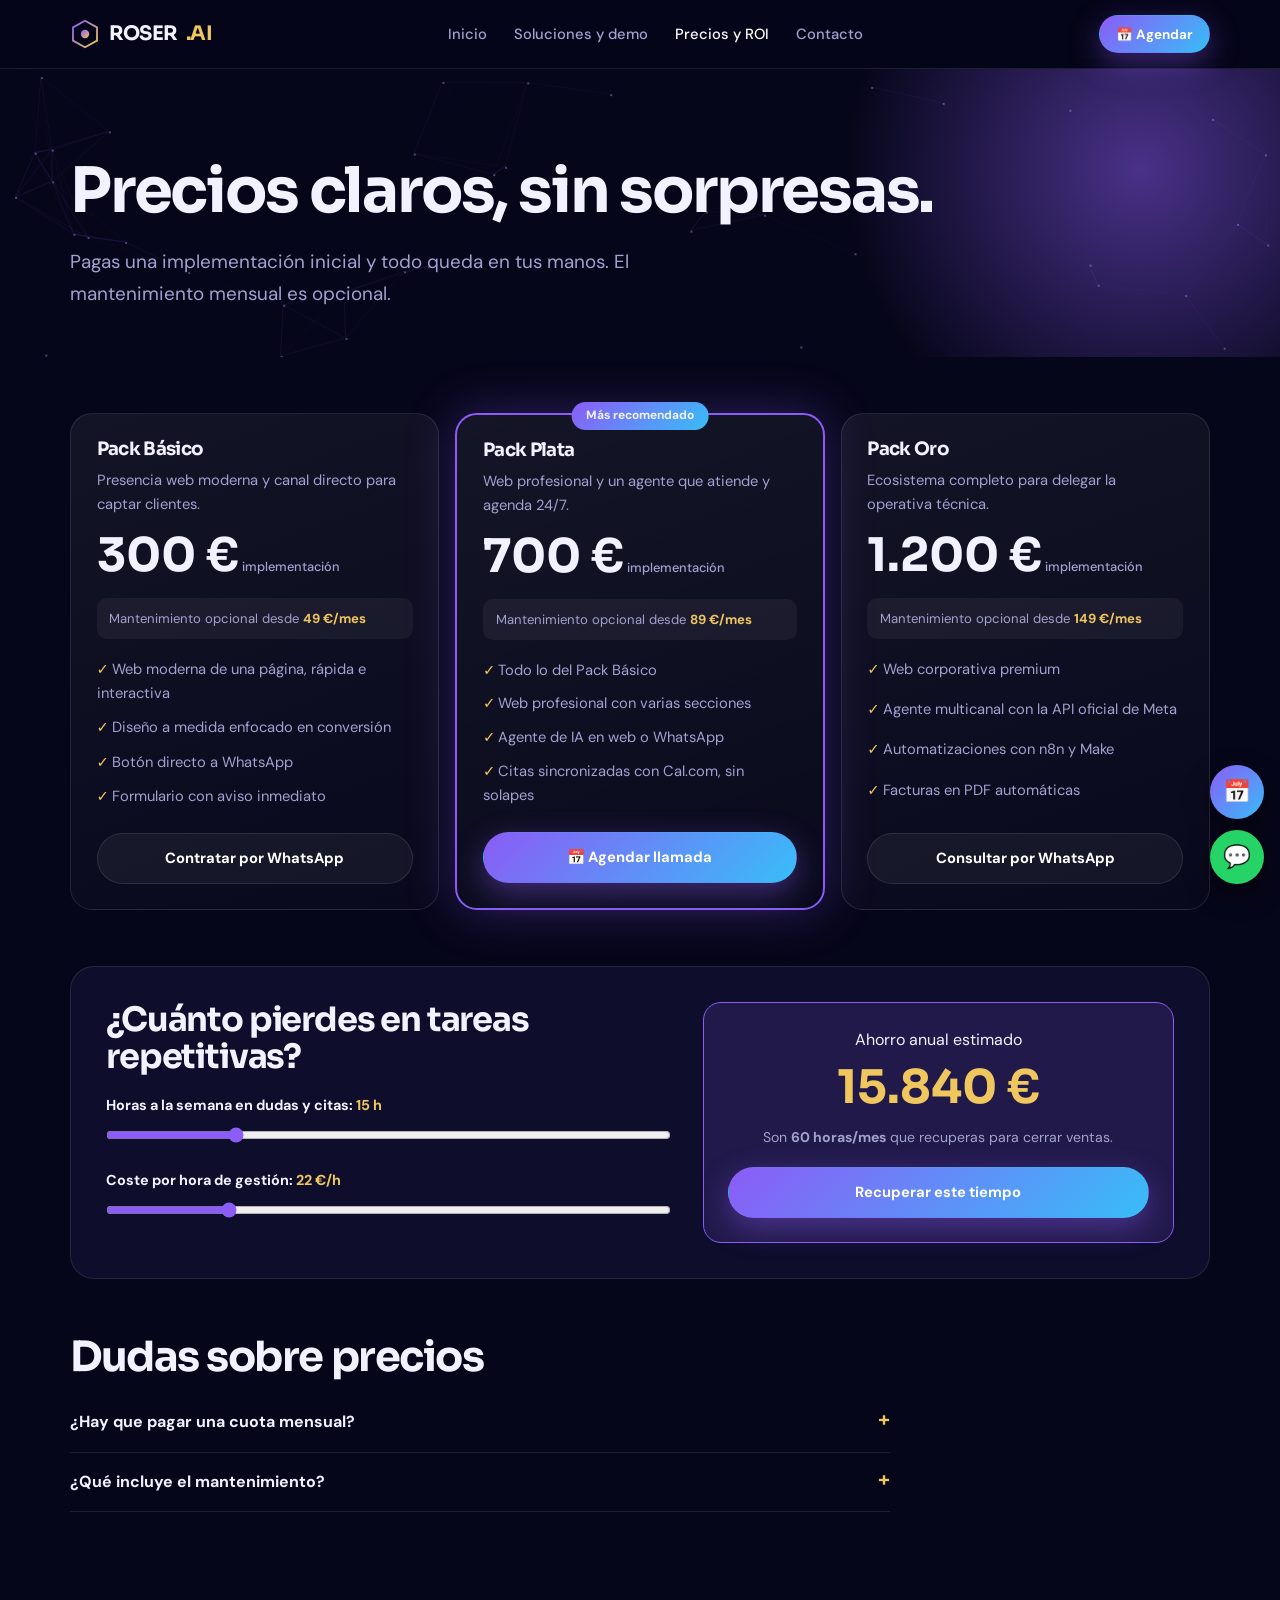
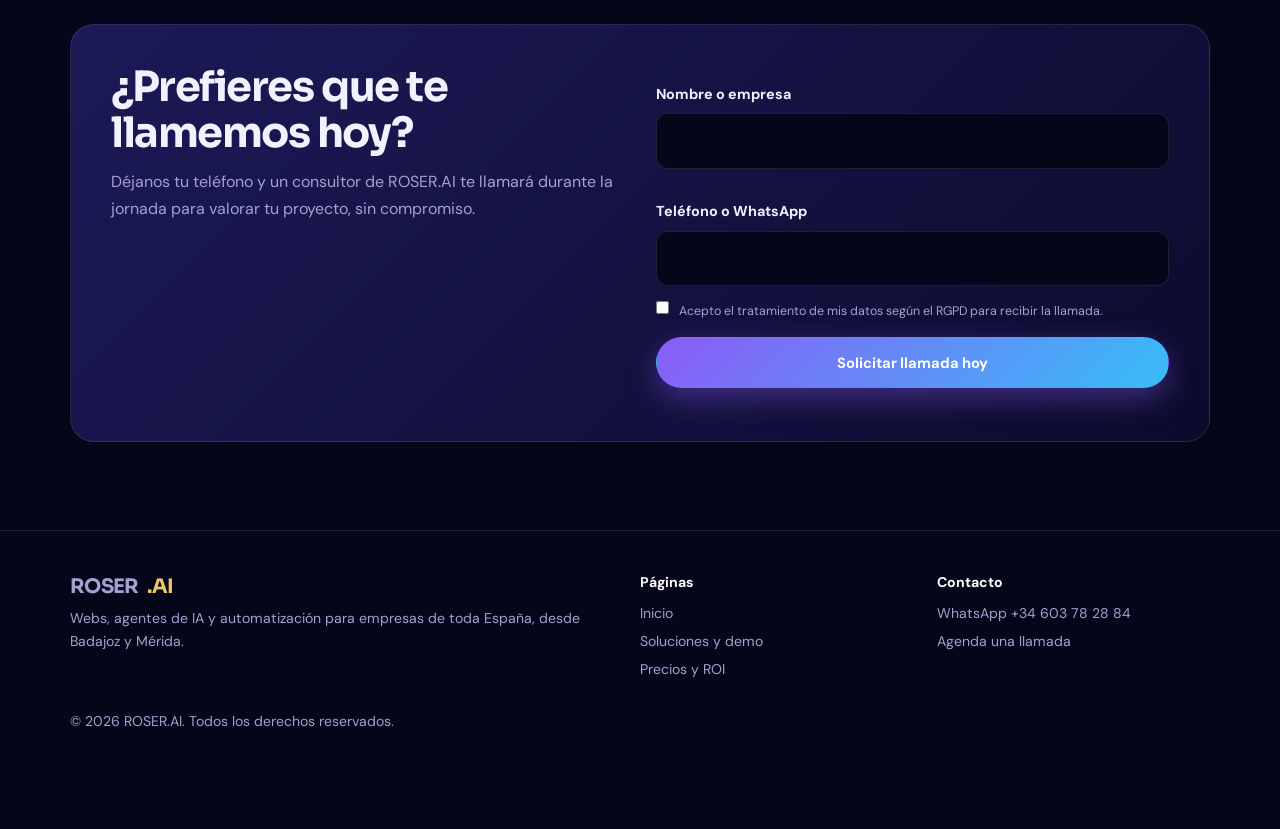
==== commit 682061c7: "Update precios.html" ====
--- a/precios.html
+++ b/precios.html
@@ -1,12 +1,143 @@
-<!DOCTYPE html><html lang="es"><head><title>Precios y calculadora de ahorro | ROSER.AI</title><meta name="description" content="Pack Básico 300 €, Pack Plata 700 € y Pack Oro 1.200 €. Calcula cuánto ahorras automatizando tu negocio."><meta charset="utf-8"><meta name="viewport" content="width=device-width,initial-scale=1,viewport-fit=cover"><meta name="theme-color" content="#0a0920"><link rel="preconnect" href="https://fonts.googleapis.com"><link rel="preconnect" href="https://fonts.gstatic.com" crossorigin><link href="https://fonts.googleapis.com/css2?family=Inter:wght@400;500;600;700&family=Space+Grotesk:wght@500;700&display=swap" rel="stylesheet"><link rel="stylesheet" href="styles.css"></head><body>
-<header><div class="wrap nav"><a class="logo" href="index.html"><svg viewBox="0 0 100 100" fill="none"><defs><linearGradient id="lg" x1="0" y1="0" x2="1" y2="1"><stop stop-color="#a995ff"/><stop offset="1" stop-color="#e3bd55"/></linearGradient></defs><path d="M50 6l40 22v44L50 94 10 72V28z" stroke="url(#lg)" stroke-width="6"/><circle cx="50" cy="50" r="14" fill="url(#lg)"/></svg>ROSER<b>.AI</b></a><nav><ul><li><a href="index.html">Inicio</a></li><li><a href="soluciones.html">Soluciones y demo</a></li><li><a class="on" href="precios.html">Precios y ROI</a></li><li><a href="index.html#contacto">Contacto</a></li></ul></nav><div class="row"><button class="btn" data-cal>📅 Agendar</button><button class="burger" aria-label="Abrir menú">☰</button></div></div></header>
-<main><section class="hero" style="padding-bottom:1rem"><div class="wrap"><h1 style="font-size:clamp(2rem,5vw,3.4rem)">Precios claros, sin sorpresas.</h1><p class="lead">Pagas una implementación inicial y todo queda en tus manos. El mantenimiento mensual es opcional.</p></div></section>
+<!DOCTYPE html><html lang="es"><head><meta charset="utf-8"><meta name="viewport" content="width=device-width,initial-scale=1,viewport-fit=cover"><meta name="theme-color" content="#06061a"><title>Precios y calculadora de ahorro | ROSER.AI</title><meta name="description" content="Pack Básico 300 €, Pack Plata 700 € y Pack Oro 1.200 €. Calcula cuánto ahorras automatizando tu negocio."><link rel="preconnect" href="https://fonts.googleapis.com"><link rel="preconnect" href="https://fonts.gstatic.com" crossorigin><link href="https://fonts.googleapis.com/css2?family=DM+Sans:wght@400;500;700&family=Sora:wght@500;700&display=swap" rel="stylesheet"><style>:root{--bg:#06061a;--s1:#0e0d2b;--s2:#171646;--line:rgba(255,255,255,.1);--tx:#f2f1ff;--mut:#a3a1cf;--v:#8b5cf6;--b:#38bdf8;--g:#f0c75e;--grad:linear-gradient(135deg,#8b5cf6,#38bdf8)}
+*{box-sizing:border-box;margin:0;padding:0}
+html{scroll-behavior:smooth}
+body{font:400 1rem/1.65 'DM Sans',system-ui,sans-serif;background:var(--bg);color:var(--tx);overflow-x:hidden}
+h1,h2,h3,.logo{font-family:Sora,sans-serif;letter-spacing:-.035em;line-height:1.1}
+a{color:inherit}.wrap{max-width:1180px;margin:auto;padding:0 1.25rem}
+header{position:sticky;top:0;z-index:50;background:rgba(6,6,26,.8);backdrop-filter:blur(16px);-webkit-backdrop-filter:blur(16px);border-bottom:1px solid var(--line)}
+.nav{display:flex;align-items:center;justify-content:space-between;height:68px;gap:.75rem}
+.logo{display:flex;align-items:center;gap:.55rem;text-decoration:none;font-weight:700;font-size:1.25rem}
+.logo svg{width:30px;height:30px}.logo b{color:var(--g)}
+nav ul{display:none;list-style:none;gap:1.7rem}
+nav a{text-decoration:none;color:var(--mut);font-size:.92rem;font-weight:500}
+nav a:hover,nav a.on{color:#fff}
+.burger{background:none;border:1px solid var(--line);color:#fff;border-radius:10px;width:42px;height:42px;font-size:1.2rem;cursor:pointer}
+header.open nav ul{display:flex;flex-direction:column;gap:1.1rem;position:absolute;top:68px;left:0;right:0;background:#0a0a24;padding:1.25rem;border-bottom:1px solid var(--line)}
+.row{display:flex;flex-wrap:wrap;gap:.75rem;align-items:center}
+.nav .btn{padding:.6rem 1rem;font-size:.84rem}
+@media(min-width:900px){nav ul,header.open nav ul{display:flex;flex-direction:row;position:static;padding:0;background:none;border:0}.burger{display:none}}
+.btn{display:inline-flex;align-items:center;justify-content:center;gap:.5rem;padding:.9rem 1.6rem;border-radius:99px;border:1px solid transparent;font:700 .92rem 'DM Sans',sans-serif;color:#fff;text-decoration:none;cursor:pointer;background:var(--grad);box-shadow:0 10px 30px rgba(139,92,246,.4);transition:transform .2s}
+.btn:hover{transform:translateY(-2px)}
+.btn.g{background:rgba(255,255,255,.05);border-color:var(--line);box-shadow:none}.btn.g:hover{border-color:var(--v)}
+.btn.wa{background:#25d366;color:#04230f;box-shadow:none}
+.hero{position:relative;overflow:hidden;padding:3rem 0 3rem}
+.hero:before{content:"";position:absolute;width:640px;height:640px;right:-180px;top:-220px;background:radial-gradient(circle,rgba(139,92,246,.5),transparent 65%)}
+#cv{position:absolute;inset:0;width:100%;height:100%;opacity:.55}
+.hg{position:relative;display:grid;gap:2.5rem;align-items:center}.hg>*{min-width:0}
+@media(min-width:900px){.hg{grid-template-columns:1.1fr .9fr}.hero{padding:5.5rem 0 4.5rem}}
+.tag{display:inline-block;border:1px solid var(--line);background:rgba(255,255,255,.05);padding:.35rem 1rem;border-radius:99px;font-size:.82rem;color:var(--mut);margin-bottom:1.3rem}
+h1{font-size:clamp(2.2rem,5.6vw,3.9rem);margin-bottom:1.3rem}
+.lead{color:var(--mut);font-size:clamp(1rem,2.3vw,1.18rem);max-width:600px;margin-bottom:2rem}
+.facts{display:flex;flex-wrap:wrap;gap:.6rem 1.6rem;margin-top:1.8rem;color:var(--mut);font-size:.88rem}.facts b{color:var(--g)}
+.chat{background:rgba(14,13,43,.88);border:1px solid var(--line);border-radius:24px;backdrop-filter:blur(14px);box-shadow:0 30px 80px rgba(0,0,0,.5),0 0 0 1px rgba(139,92,246,.25);display:flex;flex-direction:column;height:440px;overflow:hidden;width:100%;max-width:460px;margin:auto}
+.ch-h{display:flex;align-items:center;gap:.7rem;padding:.9rem 1.1rem;border-bottom:1px solid var(--line);font-weight:700;font-size:.92rem}
+.ch-h i{width:9px;height:9px;border-radius:50%;background:#34d399;box-shadow:0 0 10px #34d399}.ch-h small{display:block;font-weight:400;color:var(--mut);font-size:.74rem}
+.ch-b{flex:1;overflow:auto;padding:1rem;display:flex;flex-direction:column;gap:.6rem}
+.m{max-width:88%;padding:.65rem .9rem;border-radius:14px;font-size:.88rem;background:var(--s2);align-self:flex-start}.m.u{align-self:flex-end;background:var(--grad)}
+.m a,.m button{color:var(--g);font:inherit;background:none;border:0;text-decoration:underline;cursor:pointer}
+.ch-c{display:flex;flex-wrap:wrap;gap:.4rem;padding:.5rem 1rem}
+.ch-c button{border:1px solid var(--line);background:transparent;color:var(--tx);border-radius:99px;padding:.3rem .8rem;font:inherit;font-size:.76rem;cursor:pointer}.ch-c button:hover{border-color:var(--v)}
+.ch-f{display:flex;gap:.5rem;padding:.7rem 1rem;border-top:1px solid var(--line)}
+.ch-f input{flex:1;min-width:0;background:var(--s1);border:1px solid var(--line);color:#fff;border-radius:99px;padding:.6rem 1rem;font:inherit;font-size:.88rem}
+.ch-f button{width:40px;border:0;border-radius:50%;background:var(--grad);color:#fff;cursor:pointer}
+.mq{border-block:1px solid var(--line);overflow:hidden;padding:1rem 0}
+.mq div{display:flex;gap:.8rem;width:max-content;animation:mq 35s linear infinite}
+.mq span{border:1px solid var(--line);border-radius:99px;padding:.4rem 1.1rem;color:var(--mut);font-size:.85rem;white-space:nowrap}
+@keyframes mq{to{transform:translateX(-50%)}}
+.sec{padding:3.5rem 0}
+h2{font-size:clamp(1.7rem,4vw,2.6rem);margin-bottom:.8rem}.sub{color:var(--mut);max-width:620px}
+.bento,.steps,.grid{display:grid;gap:1rem;margin-top:2rem}
+@media(min-width:800px){.bento,.steps{grid-template-columns:repeat(4,1fr)}.w2{grid-column:span 2}.g3{grid-template-columns:repeat(3,1fr)}}
+.card{background:linear-gradient(160deg,rgba(255,255,255,.06),rgba(255,255,255,.015));border:1px solid var(--line);border-radius:22px;padding:1.6rem;transition:border-color .25s}
+.card:hover{border-color:rgba(139,92,246,.6)}.card h3{font-size:1.15rem;margin-bottom:.5rem}.card p,.card li{color:var(--mut);font-size:.92rem}
+.ico{width:44px;height:44px;border-radius:12px;display:grid;place-items:center;background:rgba(139,92,246,.18);margin-bottom:1rem;font-size:1.25rem}
+.steps{counter-reset:s}.steps .card{counter-increment:s}
+.steps .card:before{content:counter(s);display:grid;place-items:center;width:34px;height:34px;border-radius:50%;background:var(--grad);font-weight:700;margin-bottom:.9rem}
+.band{display:grid;gap:1.2rem;background:linear-gradient(120deg,rgba(139,92,246,.28),rgba(56,189,248,.12));border:1px solid rgba(139,92,246,.45);border-radius:24px;padding:1.8rem}
+@media(min-width:800px){.band{grid-template-columns:1fr auto;align-items:center;padding:2.4rem}}
+details{border-bottom:1px solid var(--line);padding:1rem 0;max-width:820px}
+summary{cursor:pointer;font-weight:700;list-style:none;display:flex;justify-content:space-between;gap:1rem}
+summary:after{content:"+";color:var(--g);font-size:1.3rem;line-height:1}details[open] summary:after{content:"–"}
+details p{color:var(--mut);margin-top:.6rem;font-size:.94rem}
+.pack{display:flex;flex-direction:column}
+.pop{border:2px solid var(--v);box-shadow:0 0 50px rgba(139,92,246,.3);position:relative}
+.pill{position:absolute;top:-13px;left:50%;transform:translateX(-50%);background:var(--grad);padding:.25rem .9rem;border-radius:99px;font-size:.75rem;font-weight:700;white-space:nowrap}
+.price{font:700 2.9rem Sora,sans-serif;margin-top:.6rem}.price small{font:500 .8rem 'DM Sans',sans-serif;color:var(--mut)}
+.ret{background:rgba(255,255,255,.05);border-radius:10px;padding:.6rem .8rem;font-size:.82rem;color:var(--mut);margin:.9rem 0 1.1rem}.ret b{color:var(--g)}
+.pack ul,.list{list-style:none;display:grid;gap:.6rem;margin-bottom:1.5rem;flex:1}
+.pack li:before,.list li:before{content:"✓ ";color:var(--g);font-weight:700}
+.calc,.lead-box{display:grid;gap:2rem;border:1px solid var(--line);border-radius:24px;padding:1.6rem;background:var(--s1)}
+.lead-box{background:linear-gradient(135deg,#1c1a58,#0c0b2c)}
+@media(min-width:800px){.calc{grid-template-columns:1.2fr 1fr;padding:2.2rem}.lead-box{grid-template-columns:1fr 1fr;padding:2.5rem}}
+label{display:block;font-size:.9rem;font-weight:700;margin-top:1.1rem}label b{color:var(--g)}
+input[type=range]{width:100%;accent-color:var(--v);margin-top:.6rem}
+.res{background:rgba(139,92,246,.15);border:1px solid var(--v);border-radius:18px;padding:1.5rem;text-align:center}
+.res strong{display:block;font:700 clamp(2.1rem,7vw,2.9rem) Sora,sans-serif;color:var(--g);margin:.3rem 0 .6rem}.res p{color:var(--mut);font-size:.88rem;margin-bottom:1.1rem}
+input[type=text],input[type=tel]{width:100%;padding:.85rem 1rem;border-radius:12px;border:1px solid var(--line);background:var(--bg);color:#fff;font:inherit;margin:.4rem 0 .9rem}
+input:focus-visible,button:focus-visible,a:focus-visible,summary:focus-visible{outline:2px solid var(--g);outline-offset:2px}
+.chk{display:flex;gap:.6rem;align-items:flex-start;margin-bottom:1rem}.chk label{margin:0;font-weight:400;font-size:.78rem;color:var(--mut)}
+.ok{color:#4ade80;font-weight:700;margin-top:.8rem;font-size:.9rem}
+footer{border-top:1px solid var(--line);padding:2.5rem 0 6rem;color:var(--mut);font-size:.88rem;margin-top:2rem}
+.fg{display:grid;gap:1.5rem}@media(min-width:768px){.fg{grid-template-columns:2fr 1fr 1fr}}
+footer h4{color:#fff;margin-bottom:.5rem}footer a{display:block;text-decoration:none;margin:.3rem 0}
+.fabs{position:fixed;right:16px;bottom:calc(16px + env(safe-area-inset-bottom));display:flex;flex-direction:column;gap:.7rem;z-index:40}
+.fab{width:54px;height:54px;border-radius:50%;border:0;display:grid;place-items:center;font-size:1.4rem;cursor:pointer;text-decoration:none;box-shadow:0 10px 25px rgba(0,0,0,.5)}
+.fab.c{background:var(--grad);color:#fff}.fab.w{background:#25d366;color:#fff}
+.modal{position:fixed;inset:0;background:rgba(3,3,15,.82);backdrop-filter:blur(8px);display:grid;place-items:center;padding:.8rem;z-index:100;opacity:0;pointer-events:none;transition:opacity .25s}
+.modal.on{opacity:1;pointer-events:auto}
+.sheet{background:#fff;color:#111;border-radius:20px;width:100%;max-width:680px;max-height:94vh;overflow:auto;padding:1rem;position:relative}
+.sheet h3{font-size:1.1rem;margin:.3rem 2.5rem .8rem 0}.sheet iframe{width:100%;height:min(560px,72vh);border:0;border-radius:12px}
+.x{position:absolute;top:.7rem;right:.7rem;width:36px;height:36px;border-radius:50%;border:1px solid #ddd;background:#f3f3f6;cursor:pointer}
+@media(prefers-reduced-motion:reduce){*{animation:none!important;transition:none!important;scroll-behavior:auto!important}}
+</style></head><body>
+<header><div class="wrap nav"><a class="logo" href="index.html"><svg viewBox="0 0 100 100" fill="none"><defs><linearGradient id="lg" x1="0" y1="0" x2="1" y2="1"><stop stop-color="#8b5cf6"/><stop offset="1" stop-color="#f0c75e"/></linearGradient></defs><path d="M50 6l40 22v44L50 94 10 72V28z" stroke="url(#lg)" stroke-width="6"/><circle cx="50" cy="50" r="14" fill="url(#lg)"/></svg>ROSER<b>.AI</b></a><nav><ul><li><a href="index.html">Inicio</a></li><li><a href="soluciones.html">Soluciones y demo</a></li><li><a class="on" href="precios.html">Precios y ROI</a></li><li><a href="index.html#contacto">Contacto</a></li></ul></nav><div class="row"><button class="btn" data-cal>📅 Agendar</button><button class="burger" aria-label="Abrir menú">☰</button></div></div></header>
+<main><section class="hero" style="padding-bottom:1rem"><canvas id="cv"></canvas><div class="wrap" style="position:relative"><h1>Precios claros, sin sorpresas.</h1><p class="lead">Pagas una implementación inicial y todo queda en tus manos. El mantenimiento mensual es opcional.</p></div></section>
 <section class="sec" style="padding-top:1.5rem"><div class="wrap"><div class="grid g3">
 <div class="card pack"><h3>Pack Básico</h3><p>Presencia web moderna y canal directo para captar clientes.</p><div class="price">300 €<small> implementación</small></div><div class="ret">Mantenimiento opcional desde <b>49 €/mes</b></div><ul><li>Web moderna de una página, rápida e interactiva</li><li>Diseño a medida enfocado en conversión</li><li>Botón directo a WhatsApp</li><li>Formulario con aviso inmediato</li></ul><a class="btn g" href="https://wa.me/34603782884?text=Hola%20ROSER.AI,%20quiero%20contratar%20el%20Pack%20B%C3%A1sico%20(300%E2%82%AC)" target="_blank" rel="noopener">Contratar por WhatsApp</a></div>
 <div class="card pack pop"><span class="pill">Más recomendado</span><h3>Pack Plata</h3><p>Web profesional y un agente que atiende y agenda 24/7.</p><div class="price">700 €<small> implementación</small></div><div class="ret">Mantenimiento opcional desde <b>89 €/mes</b></div><ul><li>Todo lo del Pack Básico</li><li>Web profesional con varias secciones</li><li>Agente de IA en web o WhatsApp</li><li>Citas sincronizadas con Cal.com, sin solapes</li></ul><button class="btn" data-cal>📅 Agendar llamada</button></div>
 <div class="card pack"><h3>Pack Oro</h3><p>Ecosistema completo para delegar la operativa técnica.</p><div class="price">1.200 €<small> implementación</small></div><div class="ret">Mantenimiento opcional desde <b>149 €/mes</b></div><ul><li>Web corporativa premium</li><li>Agente multicanal con la API oficial de Meta</li><li>Automatizaciones con n8n y Make</li><li>Facturas en PDF automáticas</li></ul><a class="btn g" href="https://wa.me/34603782884?text=Hola%20ROSER.AI,%20quiero%20tratar%20el%20Pack%20Oro%20(1.200%E2%82%AC)" target="_blank" rel="noopener">Consultar por WhatsApp</a></div></div></div></section>
-<section class="sec"><div class="wrap"><div class="calc"><div><h2 style="font-size:clamp(1.5rem,3.5vw,2.1rem)">¿Cuánto pierdes en tareas repetitivas?</h2>
+<section class="sec" style="padding-top:0"><div class="wrap"><div class="calc"><div><h2 style="font-size:clamp(1.5rem,3.5vw,2.1rem)">¿Cuánto pierdes en tareas repetitivas?</h2>
 <label for="hs">Horas a la semana en dudas y citas: <b id="hv"></b></label><input id="hs" type="range" min="5" max="50" value="15">
 <label for="rs">Coste por hora de gestión: <b id="rv"></b></label><input id="rs" type="range" min="12" max="60" value="22"></div>
-<div class="res"><span>Ahorro anual estimado</span><strong id="sv"></strong><p>Son <b id="fv"></b> que recuperas para cerrar ventas.</p><button class="btn" data-cal style="width:100%">Recuperar este tiempo</button></div></div></div></section></main>
-<footer><div class="wrap fg"><div><a class="logo" href="index.html" style="margin-bottom:.6rem">ROSER<b>.AI</b></a><p>Webs, agentes de IA y automatización para empresas de toda España, desde Badajoz y Mérida.</p></div><div><h4>Páginas</h4><a href="index.html">Inicio</a><a href="soluciones.html">Soluciones y demo</a><a href="precios.html">Precios y ROI</a></div><div><h4>Contacto</h4><a href="https://wa.me/34603782884">WhatsApp +34 603 78 28 84</a><a href="https://cal.com/dani-serrano-mc095n/30min" target="_blank" rel="noopener">Agenda una llamada</a></div></div><div class="wrap" style="margin-top:1.5rem">© 2026 ROSER.AI. Todos los derechos reservados.</div></footer><script src="app.js"></script></body></html>
+<div class="res"><span>Ahorro anual estimado</span><strong id="sv"></strong><p>Son <b id="fv"></b> que recuperas para cerrar ventas.</p><button class="btn" data-cal style="width:100%">Recuperar este tiempo</button></div></div></div></section>
+<section class="sec" style="padding-top:0"><div class="wrap"><h2>Dudas sobre precios</h2>
+<details><summary>¿Hay que pagar una cuota mensual?</summary><p>No. La implementación es un pago inicial y la propiedad es tuya. El mantenimiento es opcional.</p></details>
+<details><summary>¿Qué incluye el mantenimiento?</summary><p>Soporte y supervisión: desde 49 €/mes en el Básico, con afinación de prompts en el Plata y supervisión de SLAs en el Oro.</p></details></div></section>
+<section class="sec" id="contacto"><div class="wrap"><div class="lead-box"><div><h2>¿Prefieres que te llamemos hoy?</h2><p class="sub">Déjanos tu teléfono y un consultor de ROSER.AI te llamará durante la jornada para valorar tu proyecto, sin compromiso.</p></div>
+<form id="lead"><label for="n">Nombre o empresa</label><input id="n" type="text" required autocomplete="name"><label for="t">Teléfono o WhatsApp</label><input id="t" type="tel" required autocomplete="tel"><div class="chk"><input id="c" type="checkbox" required><label for="c">Acepto el tratamiento de mis datos según el RGPD para recibir la llamada.</label></div><button class="btn" style="width:100%">Solicitar llamada hoy</button><p class="ok" id="ok" role="status"></p></form></div></div></section></main>
+<footer><div class="wrap fg"><div><a class="logo" href="index.html" style="margin-bottom:.6rem">ROSER<b>.AI</b></a><p>Webs, agentes de IA y automatización para empresas de toda España, desde Badajoz y Mérida.</p></div><div><h4>Páginas</h4><a href="index.html">Inicio</a><a href="soluciones.html">Soluciones y demo</a><a href="precios.html">Precios y ROI</a></div><div><h4>Contacto</h4><a href="https://wa.me/34603782884">WhatsApp +34 603 78 28 84</a><a href="https://cal.com/dani-serrano-mc095n/30min" target="_blank" rel="noopener">Agenda una llamada</a></div></div><div class="wrap" style="margin-top:1.5rem">© 2026 ROSER.AI. Todos los derechos reservados.</div></footer><script>const $=s=>document.querySelector(s),CAL='https://cal.com/dani-serrano-mc095n/30min',WA='https://wa.me/34603782884';
+const modal=document.createElement('div');modal.className='modal';
+modal.innerHTML='<div class="sheet" role="dialog" aria-modal="true"><button class="x" aria-label="Cerrar">✕</button><h3>Reserva tu llamada de 30 min</h3><iframe title="Reservar en Cal.com"></iframe></div>';
+const fr=modal.querySelector('iframe');
+const openCal=()=>{if(!fr.getAttribute('src'))fr.src=CAL;modal.classList.add('on');document.body.style.overflow='hidden'};
+const closeCal=()=>{modal.classList.remove('on');document.body.style.overflow=''};
+modal.onclick=e=>{if(e.target===modal||e.target.className==='x')closeCal()};
+addEventListener('keydown',e=>e.key==='Escape'&&closeCal());
+const fabs=document.createElement('div');fabs.className='fabs';
+fabs.innerHTML='<button class="fab c" data-cal aria-label="Agendar llamada">📅</button><a class="fab w" href="'+WA+'?text=Hola%20ROSER.AI,%20quiero%20informaci%C3%B3n%20sobre%20una%20web" target="_blank" rel="noopener" aria-label="WhatsApp">💬</a>';
+document.body.append(modal,fabs);
+document.querySelectorAll('[data-cal]').forEach(b=>b.onclick=openCal);
+const h=$('header');$('.burger').onclick=()=>h.classList.toggle('open');
+h.querySelectorAll('nav a').forEach(a=>a.onclick=()=>h.classList.remove('open'));
+const lf=$('#lead');
+if(lf)lf.onsubmit=e=>{e.preventDefault();const n=$('#n').value,t=$('#t').value;
+open(WA+'?text='+encodeURIComponent('Hola ROSER.AI, soy '+n+'. Mi teléfono es '+t+'. Quiero que me llaméis hoy.'),'_blank');
+$('#ok').textContent='✓ Se abre WhatsApp para enviarnos tus datos. Te llamamos hoy.';lf.reset()};
+const hs=$('#hs'),rs=$('#rs');
+function calc(){const a=+hs.value,r=+rs.value;$('#hv').textContent=a+' h';$('#rv').textContent=r+' €/h';$('#sv').textContent=(a*r*48).toLocaleString('es-ES')+' €';$('#fv').textContent=a*4+' horas/mes'}
+if(hs){hs.oninput=rs.oninput=calc;calc()}
+function chat(sel,title,intro,qs){const el=$(sel);if(!el)return;el.className='chat';
+el.innerHTML='<div class="ch-h"><i></i><div>'+title+'<small>En línea 24/7</small></div></div><div class="ch-b"></div><div class="ch-c"></div><form class="ch-f"><input placeholder="Escribe tu pregunta…" aria-label="Tu pregunta"><button aria-label="Enviar">➤</button></form>';
+const b=el.querySelector('.ch-b'),c=el.querySelector('.ch-c'),f=el.querySelector('form'),i=f.querySelector('input');
+const add=(k,x)=>{const d=document.createElement('div');d.className='m '+k;d.innerHTML=x;b.append(d);b.scrollTop=b.scrollHeight};
+const say=t=>{add('u',t.replace(/</g,'&lt;'));const q=qs.find(x=>x[1].test(t.toLowerCase()));
+setTimeout(()=>add('',q?q[2]:'Eso lo vemos mejor en persona: <a href="'+WA+'" target="_blank" rel="noopener">escríbenos por WhatsApp</a> o <button onclick="openCal()">agenda una llamada</button>.'),450)};
+add('',intro);qs.forEach(q=>{const x=document.createElement('button');x.textContent=q[0];x.onclick=()=>say(q[0]);c.append(x)});
+f.onsubmit=e=>{e.preventDefault();if(i.value.trim()){say(i.value.trim());i.value=''}}}
+const cv=$('#cv');
+if(cv&&innerWidth>767&&!matchMedia('(prefers-reduced-motion:reduce)').matches){const x=cv.getContext('2d');let w,hh,n;
+const r=()=>{w=cv.width=cv.offsetWidth;hh=cv.height=cv.offsetHeight;n=Array.from({length:40},()=>({x:Math.random()*w,y:Math.random()*hh,a:(Math.random()-.5)*.5,b:(Math.random()-.5)*.5}))};
+r();addEventListener('resize',r);
+(function d(){x.clearRect(0,0,w,hh);n.forEach((p,i)=>{p.x+=p.a;p.y+=p.b;if(p.x<0||p.x>w)p.a*=-1;if(p.y<0||p.y>hh)p.b*=-1;x.fillStyle='rgba(180,170,255,.7)';x.fillRect(p.x,p.y,2,2);
+for(let j=i+1;j<n.length;j++){const q=n[j],k=Math.hypot(p.x-q.x,p.y-q.y);if(k<120){x.strokeStyle='rgba(139,92,246,'+(1-k/120)*.3+')';x.beginPath();x.moveTo(p.x,p.y);x.lineTo(q.x,q.y);x.stroke()}}});requestAnimationFrame(d)})()}
+</script></body></html>
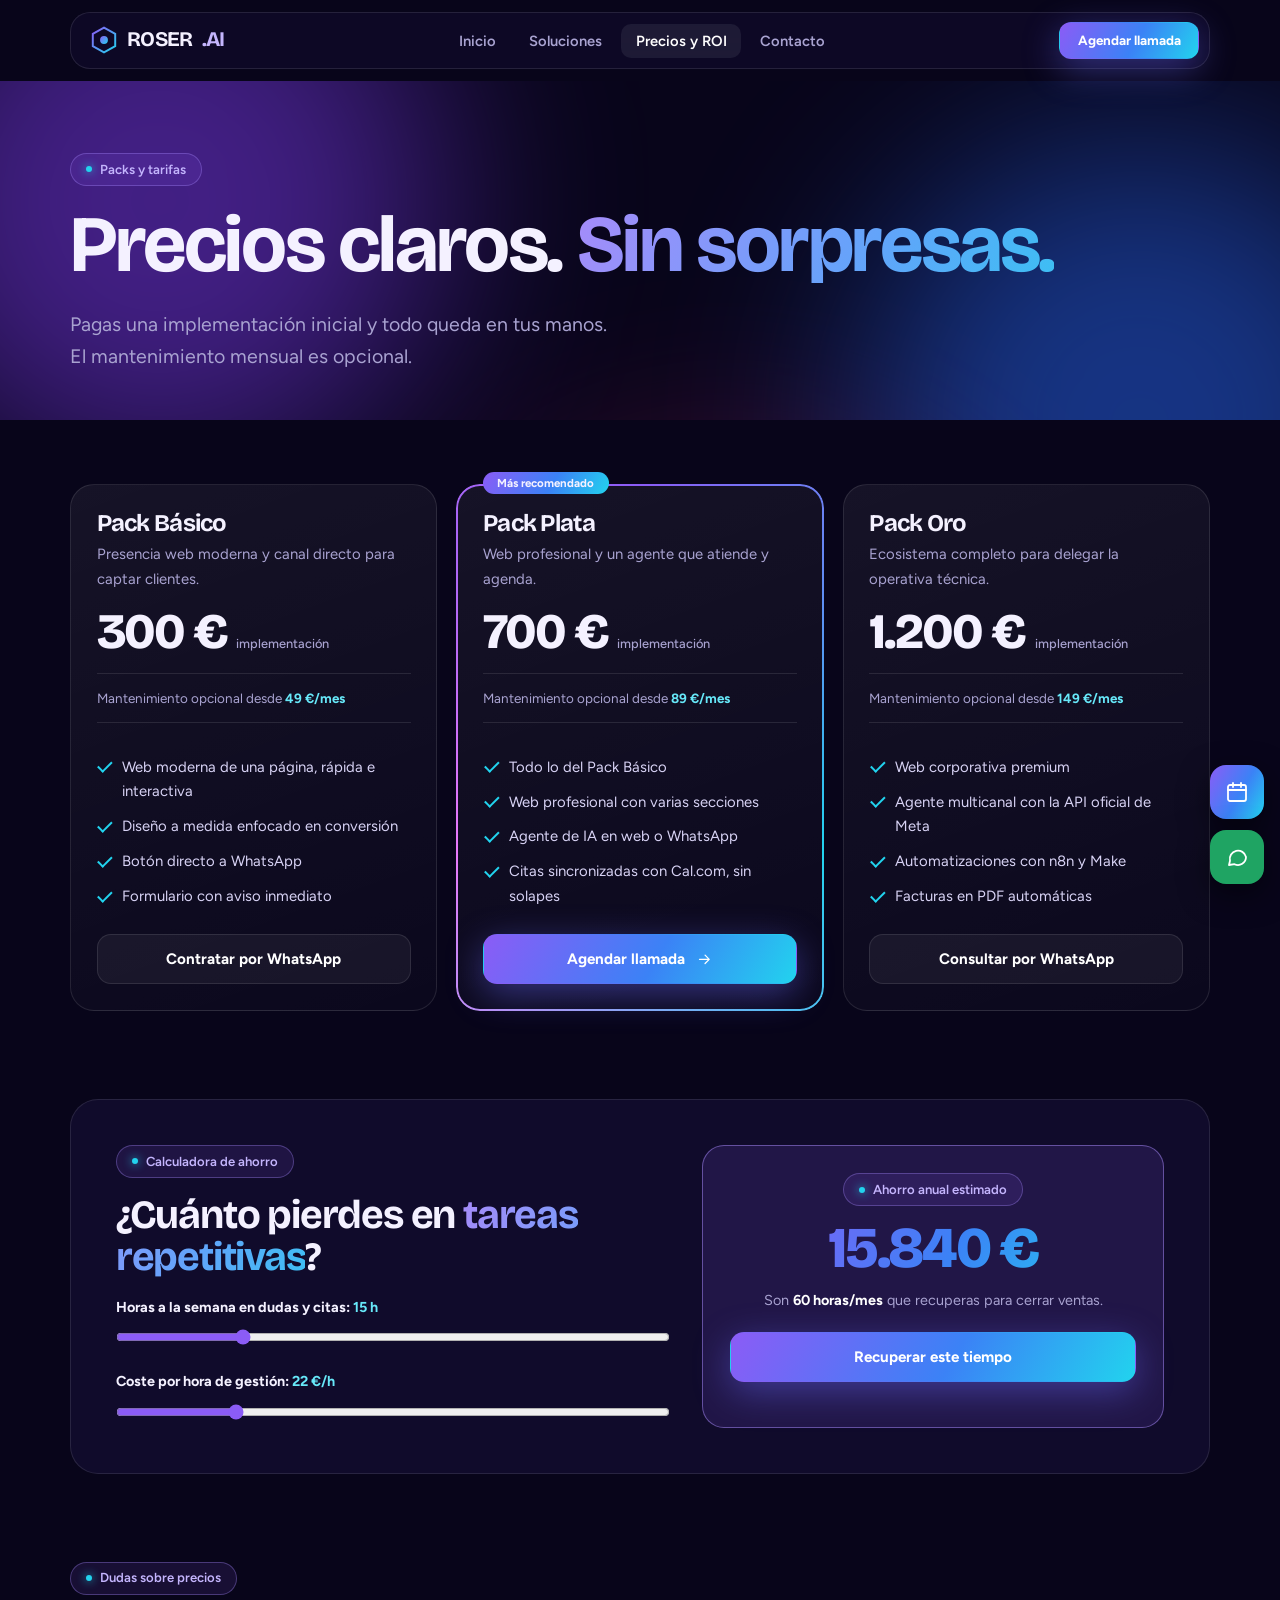
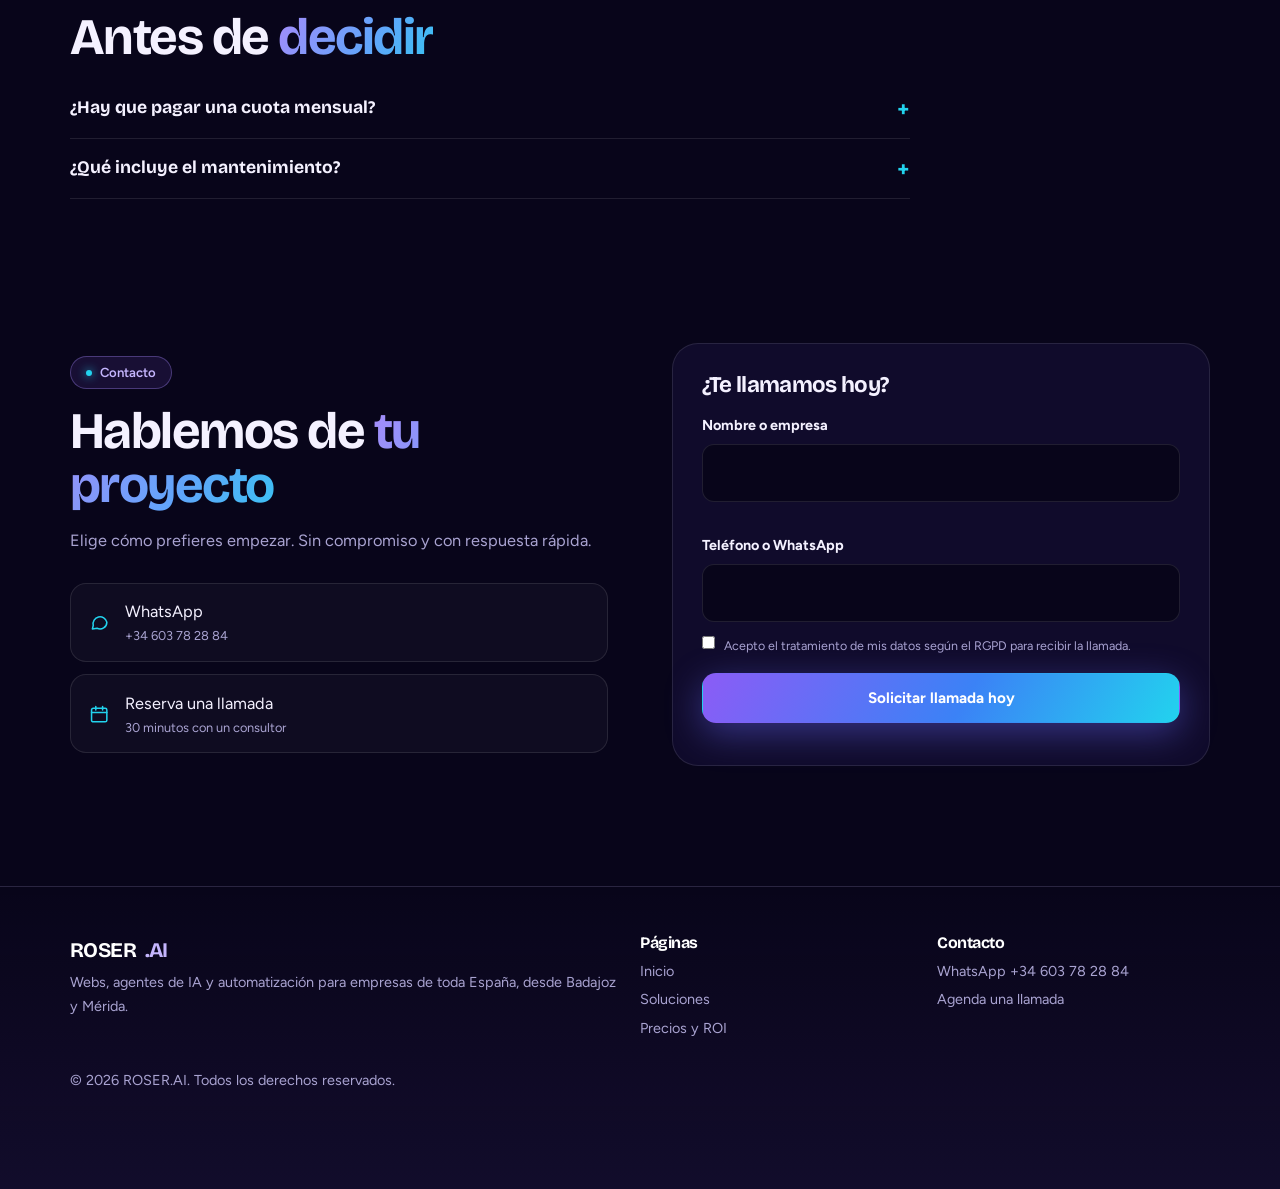
==== commit be263d9b: "Update precios.html" ====
--- a/precios.html
+++ b/precios.html
@@ -1,143 +1,201 @@
-<!DOCTYPE html><html lang="es"><head><meta charset="utf-8"><meta name="viewport" content="width=device-width,initial-scale=1,viewport-fit=cover"><meta name="theme-color" content="#06061a"><title>Precios y calculadora de ahorro | ROSER.AI</title><meta name="description" content="Pack Básico 300 €, Pack Plata 700 € y Pack Oro 1.200 €. Calcula cuánto ahorras automatizando tu negocio."><link rel="preconnect" href="https://fonts.googleapis.com"><link rel="preconnect" href="https://fonts.gstatic.com" crossorigin><link href="https://fonts.googleapis.com/css2?family=DM+Sans:wght@400;500;700&family=Sora:wght@500;700&display=swap" rel="stylesheet"><style>:root{--bg:#06061a;--s1:#0e0d2b;--s2:#171646;--line:rgba(255,255,255,.1);--tx:#f2f1ff;--mut:#a3a1cf;--v:#8b5cf6;--b:#38bdf8;--g:#f0c75e;--grad:linear-gradient(135deg,#8b5cf6,#38bdf8)}
+<!DOCTYPE html><html lang="es"><head><meta charset="utf-8"><meta name="viewport" content="width=device-width,initial-scale=1,viewport-fit=cover"><meta name="theme-color" content="#08051a"><title>Precios y calculadora de ahorro | ROSER.AI</title><link rel="icon" type="image/svg+xml" href="data:image/svg+xml,%3Csvg xmlns=%22http://www.w3.org/2000/svg%22 viewBox=%220 0 100 100%22%3E%3Cdefs%3E%3ClinearGradient id=%22g%22 x1=%220%22 y1=%220%22 x2=%221%22 y2=%221%22%3E%3Cstop stop-color=%22%238b5cf6%22/%3E%3Cstop offset=%221%22 stop-color=%22%2322d3ee%22/%3E%3C/linearGradient%3E%3C/defs%3E%3Crect width=%22100%22 height=%22100%22 rx=%2224%22 fill=%22%2308051a%22/%3E%3Cpath d=%22M50 14l31 17v38L50 86 19 69V31z%22 fill=%22none%22 stroke=%22url%28%23g%29%22 stroke-width=%227%22 stroke-linejoin=%22round%22/%3E%3Ccircle cx=%2250%22 cy=%2250%22 r=%2211%22 fill=%22url%28%23g%29%22/%3E%3C/svg%3E"><meta name="description" content="Pack Básico 300 €, Pack Plata 700 € y Pack Oro 1.200 €. Calcula cuánto ahorras automatizando tu negocio."><link rel="preconnect" href="https://fonts.googleapis.com"><link rel="preconnect" href="https://fonts.gstatic.com" crossorigin><link href="https://fonts.googleapis.com/css2?family=Bricolage+Grotesque:opsz,wght@12..96,500;12..96,700;12..96,800&family=Figtree:wght@400;500;600;700&display=swap" rel="stylesheet"><style>@property --a{syntax:'<angle>';inherits:false;initial-value:0deg}
+:root{--bg:#08051a;--s1:#100b2b;--s2:#1a1340;--line:rgba(255,255,255,.1);--tx:#f4f1ff;--mut:#a9a3d1;--v:#8b5cf6;--b:#3b82f6;--c:#22d3ee;--p:#e879f9;--grad:linear-gradient(120deg,#8b5cf6,#3b82f6 55%,#22d3ee);--f:'Bricolage Grotesque',system-ui,sans-serif}
 *{box-sizing:border-box;margin:0;padding:0}
-html{scroll-behavior:smooth}
-body{font:400 1rem/1.65 'DM Sans',system-ui,sans-serif;background:var(--bg);color:var(--tx);overflow-x:hidden}
-h1,h2,h3,.logo{font-family:Sora,sans-serif;letter-spacing:-.035em;line-height:1.1}
+html{scroll-behavior:smooth;scroll-padding-top:90px}
+body{font:400 1.02rem/1.65 Figtree,system-ui,sans-serif;background:var(--bg);color:var(--tx);overflow-x:clip}
+h1,h2,h3,h4,.logo{font-family:var(--f);letter-spacing:-.03em;line-height:1.05;font-weight:700}
 a{color:inherit}.wrap{max-width:1180px;margin:auto;padding:0 1.25rem}
-header{position:sticky;top:0;z-index:50;background:rgba(6,6,26,.8);backdrop-filter:blur(16px);-webkit-backdrop-filter:blur(16px);border-bottom:1px solid var(--line)}
-.nav{display:flex;align-items:center;justify-content:space-between;height:68px;gap:.75rem}
-.logo{display:flex;align-items:center;gap:.55rem;text-decoration:none;font-weight:700;font-size:1.25rem}
-.logo svg{width:30px;height:30px}.logo b{color:var(--g)}
-nav ul{display:none;list-style:none;gap:1.7rem}
-nav a{text-decoration:none;color:var(--mut);font-size:.92rem;font-weight:500}
-nav a:hover,nav a.on{color:#fff}
-.burger{background:none;border:1px solid var(--line);color:#fff;border-radius:10px;width:42px;height:42px;font-size:1.2rem;cursor:pointer}
-header.open nav ul{display:flex;flex-direction:column;gap:1.1rem;position:absolute;top:68px;left:0;right:0;background:#0a0a24;padding:1.25rem;border-bottom:1px solid var(--line)}
-.row{display:flex;flex-wrap:wrap;gap:.75rem;align-items:center}
-.nav .btn{padding:.6rem 1rem;font-size:.84rem}
+.i{width:1.25em;height:1.25em;flex:none;fill:none;stroke:currentColor;stroke-width:1.8;stroke-linecap:round;stroke-linejoin:round}
+.pill{display:inline-flex;align-items:center;gap:.5rem;border:1px solid rgba(167,139,250,.35);background:rgba(139,92,246,.12);color:#c4b5fd;padding:.3rem .95rem;border-radius:99px;font-size:.82rem;font-weight:600}
+.pill:before{content:"";width:6px;height:6px;border-radius:50%;background:var(--c);box-shadow:0 0 10px var(--c)}
+.hl{background:linear-gradient(120deg,#a78bfa,#60a5fa,#22d3ee,#a78bfa);background-size:200% auto;-webkit-background-clip:text;background-clip:text;color:transparent;animation:sh 7s linear infinite}
+@keyframes sh{to{background-position:200% center}}
+header{position:sticky;top:0;z-index:50;padding:12px 0}
+.bar{display:flex;align-items:center;justify-content:space-between;gap:.6rem;background:rgba(16,11,43,.7);backdrop-filter:blur(16px);-webkit-backdrop-filter:blur(16px);border:1px solid var(--line);border-radius:20px;padding:.55rem .6rem .55rem 1.2rem}
+.logo{display:flex;align-items:center;gap:.55rem;text-decoration:none;font-size:1.3rem}.logo svg{width:28px;height:28px}.logo b{color:#c4b5fd}
+nav ul{display:none;list-style:none;gap:.3rem}
+nav a{text-decoration:none;font-size:.92rem;font-weight:600;color:var(--mut);padding:.5rem .9rem;border-radius:10px;transition:.2s}
+nav a:hover,nav a.on{color:#fff;background:rgba(255,255,255,.07)}
+.burger{display:grid;place-items:center;background:none;border:1px solid var(--line);color:#fff;border-radius:12px;width:40px;height:40px;cursor:pointer}
+header.open nav ul{display:flex;flex-direction:column;gap:.2rem;position:absolute;top:calc(100% + 2px);left:1.25rem;right:1.25rem;background:#100b2b;border:1px solid var(--line);border-radius:18px;padding:.8rem}
+.row{display:flex;flex-wrap:wrap;gap:.7rem;align-items:center}
 @media(min-width:900px){nav ul,header.open nav ul{display:flex;flex-direction:row;position:static;padding:0;background:none;border:0}.burger{display:none}}
-.btn{display:inline-flex;align-items:center;justify-content:center;gap:.5rem;padding:.9rem 1.6rem;border-radius:99px;border:1px solid transparent;font:700 .92rem 'DM Sans',sans-serif;color:#fff;text-decoration:none;cursor:pointer;background:var(--grad);box-shadow:0 10px 30px rgba(139,92,246,.4);transition:transform .2s}
-.btn:hover{transform:translateY(-2px)}
-.btn.g{background:rgba(255,255,255,.05);border-color:var(--line);box-shadow:none}.btn.g:hover{border-color:var(--v)}
-.btn.wa{background:#25d366;color:#04230f;box-shadow:none}
-.hero{position:relative;overflow:hidden;padding:3rem 0 3rem}
-.hero:before{content:"";position:absolute;width:640px;height:640px;right:-180px;top:-220px;background:radial-gradient(circle,rgba(139,92,246,.5),transparent 65%)}
-#cv{position:absolute;inset:0;width:100%;height:100%;opacity:.55}
-.hg{position:relative;display:grid;gap:2.5rem;align-items:center}.hg>*{min-width:0}
-@media(min-width:900px){.hg{grid-template-columns:1.1fr .9fr}.hero{padding:5.5rem 0 4.5rem}}
-.tag{display:inline-block;border:1px solid var(--line);background:rgba(255,255,255,.05);padding:.35rem 1rem;border-radius:99px;font-size:.82rem;color:var(--mut);margin-bottom:1.3rem}
-h1{font-size:clamp(2.2rem,5.6vw,3.9rem);margin-bottom:1.3rem}
-.lead{color:var(--mut);font-size:clamp(1rem,2.3vw,1.18rem);max-width:600px;margin-bottom:2rem}
-.facts{display:flex;flex-wrap:wrap;gap:.6rem 1.6rem;margin-top:1.8rem;color:var(--mut);font-size:.88rem}.facts b{color:var(--g)}
-.chat{background:rgba(14,13,43,.88);border:1px solid var(--line);border-radius:24px;backdrop-filter:blur(14px);box-shadow:0 30px 80px rgba(0,0,0,.5),0 0 0 1px rgba(139,92,246,.25);display:flex;flex-direction:column;height:440px;overflow:hidden;width:100%;max-width:460px;margin:auto}
-.ch-h{display:flex;align-items:center;gap:.7rem;padding:.9rem 1.1rem;border-bottom:1px solid var(--line);font-weight:700;font-size:.92rem}
-.ch-h i{width:9px;height:9px;border-radius:50%;background:#34d399;box-shadow:0 0 10px #34d399}.ch-h small{display:block;font-weight:400;color:var(--mut);font-size:.74rem}
+.btn{display:inline-flex;align-items:center;justify-content:center;gap:.65rem;padding:.95rem 1.6rem;border-radius:14px;border:1px solid transparent;font:700 .95rem Figtree,sans-serif;color:#fff;text-decoration:none;cursor:pointer;background:var(--grad);box-shadow:0 10px 36px rgba(99,102,241,.45);transition:transform .2s,box-shadow .2s}
+.btn:hover{transform:translateY(-2px);box-shadow:0 14px 46px rgba(99,102,241,.65)}
+.btn.g{background:rgba(255,255,255,.05);border-color:var(--line);box-shadow:none}.btn.g:hover{border-color:#a78bfa}
+.btn.wa{background:#1fa463;box-shadow:none}.btn .i{width:1.1em;height:1.1em;transition:transform .25s}.btn:hover .i{transform:translateX(4px)}
+.nav .btn{padding:.6rem 1.1rem;font-size:.84rem;border-radius:12px}
+.aur{position:absolute;inset:0;overflow:hidden;z-index:-1;pointer-events:none}
+.aur i{position:absolute;width:560px;height:560px;border-radius:50%;filter:blur(100px);opacity:.5;animation:dr 16s ease-in-out infinite alternate}
+.aur i:nth-child(1){background:#7c3aed;left:-120px;top:-160px}.aur i:nth-child(2){background:#2563eb;right:-140px;top:60px;animation-delay:-5s}.aur i:nth-child(3){background:#db2777;left:35%;top:380px;opacity:.28;animation-delay:-9s}
+@keyframes dr{to{transform:translate(90px,70px) scale(1.18)}}
+.hero{position:relative;padding:3rem 0 3.5rem}
+h1{font-size:clamp(2.6rem,6.4vw,5rem);margin:1.2rem 0 1.3rem;line-height:1.02}
+.lead{color:var(--mut);font-size:clamp(1.05rem,2.3vw,1.22rem);max-width:540px;margin-bottom:2rem}
+.trust{display:flex;flex-wrap:wrap;gap:.6rem 1.6rem;margin-top:1.8rem;color:var(--mut);font-size:.9rem}.trust span{display:flex;align-items:center;gap:.5rem}.trust .i{color:var(--c);width:1.05em;height:1.05em}
+.hg{display:grid;gap:3rem;align-items:center}.hg>*{min-width:0}
+@media(min-width:960px){.hg{grid-template-columns:1fr 1.05fr}.hero{padding:4.5rem 0 4rem}}
+.sw{position:relative;max-width:640px;width:100%;margin:auto;perspective:1500px;padding:0 0 1.5rem}
+.scene{position:relative;transform:rotateY(var(--ry,-12deg)) rotateX(var(--rx,6deg));transform-style:preserve-3d;transition:transform .25s ease-out}
+.lscreen{background:#0c0824;border:8px solid #251c5e;border-bottom-width:14px;border-radius:16px 16px 6px 6px;aspect-ratio:16/10.5;overflow:hidden;position:relative;box-shadow:0 50px 120px rgba(124,58,237,.45),0 0 0 1px rgba(255,255,255,.08)}
+.lbase{height:12px;background:linear-gradient(#352a7a,#18113f);border-radius:0 0 20px 20px;width:112%;margin-left:-6%}
+.ms{--c1:#7c3aed;--c2:#38bdf8;--bg:#f5f3ff;background:var(--bg);color:#1a1530;font-size:.8rem}
+.mb{display:flex;gap:.5rem;align-items:center;padding:.7rem .9rem}.mb b{width:15px;height:15px;border-radius:5px;background:var(--c1)}.mb i{height:5px;width:28px;border-radius:3px;background:#1a153022}.mb u{margin-left:auto;width:46px;height:15px;border-radius:99px;background:var(--c2)}
+.mh{display:grid;grid-template-columns:1.2fr 1fr;gap:.9rem;padding:.9rem;align-items:center}
+.mh h5{font:800 1.15rem var(--f);letter-spacing:-.03em;line-height:1.1;margin-bottom:.6rem}.mh p{height:5px;width:92%;border-radius:3px;background:#1a153022;margin-bottom:.4rem}.mh p.s{width:65%}
+.mh a{display:block;margin-top:.7rem;width:72px;height:18px;border-radius:99px;background:var(--c1)}
+.mi{border-radius:14px;background:linear-gradient(135deg,var(--c1),var(--c2));min-height:92px}
+.mc{display:grid;grid-template-columns:repeat(3,1fr);gap:.6rem;padding:.9rem}.mc div{height:60px;border-radius:10px;background:#fff;box-shadow:0 2px 10px #1a153024;border-top:3px solid var(--c1)}
+.wsin{animation:ws 16s ease-in-out infinite alternate}@keyframes ws{to{transform:translateY(-52%)}}
+.phone{position:absolute;right:-3%;bottom:-6%;width:30%;border:5px solid #251c5e;border-radius:22px;overflow:hidden;box-shadow:0 30px 70px rgba(0,0,0,.6);transform:translateZ(70px);background:#fff;aspect-ratio:9/17}
+.phone .mh{grid-template-columns:1fr}.phone .mi{min-height:60px}.phone .mc{grid-template-columns:1fr 1fr}.phone .mh h5{font-size:.85rem}
+.gauge{position:absolute;left:-4%;top:10%;display:flex;align-items:center;gap:.7rem;background:rgba(16,11,43,.88);backdrop-filter:blur(12px);border:1px solid var(--line);border-radius:16px;padding:.7rem 1rem .7rem .7rem;box-shadow:0 20px 50px rgba(0,0,0,.5);transform:translateZ(90px);font-size:.78rem;color:var(--mut);line-height:1.3}
+.gauge b{display:block;color:#fff;font:700 .95rem var(--f)}.gauge svg{width:50px;height:50px;transform:rotate(-90deg)}
+.gauge circle{fill:none;stroke-width:5}.gauge .t{stroke:rgba(255,255,255,.1)}.gauge .v{stroke:#22d3ee;stroke-linecap:round;stroke-dasharray:163.4;animation:gg 2.4s ease-out both}
+@keyframes gg{from{stroke-dashoffset:163.4}to{stroke-dashoffset:1.6}}.gauge .num{position:absolute;left:.7rem;width:50px;text-align:center;font:700 1rem var(--f);color:#fff}
+.mq{overflow:hidden;border-block:1px solid var(--line);padding:1rem 0;background:rgba(255,255,255,.02)}
+.mq div{display:flex;width:max-content;gap:1rem;animation:mq 40s linear infinite}
+.mq span{display:flex;align-items:center;gap:.6rem;border:1px solid var(--line);border-radius:99px;padding:.5rem 1.2rem;color:#d8d3f5;font-weight:600;font-size:.92rem;white-space:nowrap}.mq .i{color:var(--c);width:1.1em;height:1.1em}
+@keyframes mq{to{transform:translateX(-50%)}}
+.sec{padding:4.5rem 0}h2{font-size:clamp(1.9rem,4.4vw,3.2rem);margin:1rem 0 .9rem}.sub{color:var(--mut);max-width:600px}.sh{max-width:700px}
+.grid,.bento,.stats,.steps{display:grid;gap:1.2rem;margin-top:2.5rem}
+@media(min-width:800px){.g3{grid-template-columns:repeat(3,1fr)}.bento{grid-template-columns:repeat(4,1fr)}.w2{grid-column:span 2}.stats{grid-template-columns:repeat(4,1fr)}}
+.card{position:relative;overflow:hidden;background:linear-gradient(160deg,rgba(255,255,255,.06),rgba(255,255,255,.015));border:1px solid var(--line);border-radius:24px;padding:1.6rem;transition:border-color .25s}
+.card:after{content:"";position:absolute;inset:0;border-radius:inherit;background:radial-gradient(380px circle at var(--mx,50%) var(--my,0),rgba(139,92,246,.22),transparent 60%);opacity:0;transition:opacity .3s;pointer-events:none}
+.card:hover{border-color:rgba(167,139,250,.55)}.card:hover:after{opacity:1}
+.card h3{font-size:1.3rem;margin:1.1rem 0 .4rem}.card>p{color:var(--mut);font-size:.93rem}
+.vis{min-height:104px;display:flex;flex-direction:column;justify-content:center}
+.vb p{display:grid;grid-template-columns:96px 1fr;gap:.8rem;align-items:center;font-size:.8rem;color:var(--mut);margin-bottom:.7rem}
+.vb i{height:8px;border-radius:5px;background:rgba(255,255,255,.08);position:relative;overflow:hidden}.vb i:after{content:"";position:absolute;inset:0;width:var(--w);background:var(--grad);transform-origin:left;animation:bar 3.5s ease-in-out infinite alternate}@keyframes bar{from{transform:scaleX(.15)}}
+.vb small{color:#67e8f9;font-weight:700}
+.vw{gap:.5rem}.vw div{padding:.55rem .85rem;border-radius:14px;font-size:.8rem;width:max-content;max-width:92%;opacity:0;animation:pop 9s infinite}
+.b1{background:rgba(255,255,255,.1)}.b2{background:var(--v);margin-left:auto;animation-delay:1.5s!important}.b3{background:rgba(34,211,238,.16);color:#67e8f9;animation-delay:3s!important}
+@keyframes pop{0%{opacity:0;transform:translateY(10px)}6%,86%{opacity:1;transform:none}95%,100%{opacity:0}}
+.vc{display:grid;grid-template-columns:repeat(7,1fr);gap:4px}.vc span{aspect-ratio:1;border-radius:6px;background:rgba(255,255,255,.06);display:grid;place-items:center;font-size:.6rem;color:var(--mut)}
+.vc .k{background:var(--v);color:#fff}.vc .k2{background:var(--c);color:#04222a;font-weight:700;animation:pl 2s infinite}@keyframes pl{50%{box-shadow:0 0 0 5px rgba(34,211,238,.25)}}
+.vf svg{width:100%;height:90px}
+.vp{height:104px;align-items:center;position:relative}.vp b{width:16px;height:16px;border-radius:50%;background:var(--c);box-shadow:0 0 20px var(--c)}
+.vp i{position:absolute;width:16px;height:16px;border-radius:50%;border:2px solid var(--c);animation:rg 2.4s infinite}.vp i+i{animation-delay:1.2s}@keyframes rg{to{transform:scale(5);opacity:0}}
+.vd{gap:.5rem}.vd b{height:7px;border-radius:4px;background:rgba(255,255,255,.12)}.vd b:nth-child(2){width:70%}.vd b:nth-child(3){width:85%}.vd u{align-self:flex-start;text-decoration:none;font:700 .7rem var(--f);background:var(--p);color:#2a0a33;padding:.15rem .6rem;border-radius:6px}
+.sc .fr{border-radius:16px;overflow:hidden;border:1px solid var(--line);box-shadow:0 25px 70px rgba(0,0,0,.5);transition:transform .25s ease-out;background:#fff}
+.sc .ms{min-height:260px}.sc .mb{background:rgba(0,0,0,.03)}.sc h4{font-size:1.15rem;margin:1.1rem 0 .2rem}.sc p{color:var(--mut);font-size:.9rem}
+.tl{position:relative;display:grid;gap:1.8rem;margin-top:3rem}@media(min-width:900px){.tl{grid-template-columns:repeat(4,1fr);gap:1.5rem}}
+.trk{display:none}@media(min-width:900px){.trk{display:block;position:absolute;left:20px;right:20px;top:19px;height:2px;background:var(--line)}.trk i{display:block;height:100%;width:calc(var(--pg,0)*100%);background:var(--grad);box-shadow:0 0 14px #8b5cf6}}
+.dot{width:40px;height:40px;border-radius:50%;border:2px solid var(--line);background:var(--bg);display:grid;place-items:center;font:700 .9rem var(--f);color:var(--mut);position:relative;transition:.5s;margin-bottom:1rem}
+.ts.on .dot{background:var(--grad);border-color:transparent;color:#fff;box-shadow:0 0 30px rgba(139,92,246,.7)}.ts h3{font-size:1.2rem;margin-bottom:.3rem}.ts p{color:var(--mut);font-size:.92rem;max-width:260px}
+.glow{position:relative}.glow:before{content:"";position:absolute;inset:-1px;border-radius:inherit;padding:2px;background:conic-gradient(from var(--a),#8b5cf6,#22d3ee,#e879f9,#8b5cf6);-webkit-mask:linear-gradient(#000 0 0) content-box,linear-gradient(#000 0 0);-webkit-mask-composite:xor;mask-composite:exclude;animation:rot 6s linear infinite;pointer-events:none}@keyframes rot{to{--a:360deg}}
+.pack{display:flex;flex-direction:column;position:relative;overflow:visible}.pack h3{margin-top:0;font-size:1.5rem}
+.price{font:800 3.1rem var(--f);letter-spacing:-.04em;margin:1rem 0 0;line-height:1}.price small{font:500 .8rem Figtree,sans-serif;color:var(--mut);letter-spacing:0}
+.ret{font-size:.84rem;color:var(--mut);padding:.8rem 0;border-top:1px solid var(--line);border-bottom:1px solid var(--line);margin:1rem 0}.ret b{color:#67e8f9}
+.pack ul,.list{list-style:none;display:grid;gap:.65rem;margin:1rem 0 1.6rem;flex:1;font-size:.93rem;color:#d8d3f5}
+.pack li,.list li{position:relative;padding-left:1.6rem}
+.pack li:before,.list li:before{content:"";position:absolute;left:.1rem;top:.45em;width:.75rem;height:.4rem;border-left:2px solid var(--c);border-bottom:2px solid var(--c);transform:rotate(-45deg)}
+.tag{position:absolute;top:-13px;left:1.6rem;background:var(--grad);padding:.25rem .9rem;border-radius:99px;font:700 .72rem Figtree,sans-serif;z-index:2}
+.stats div{background:rgba(255,255,255,.04);border:1px solid var(--line);border-radius:20px;padding:1.5rem}
+.stats b{font:800 clamp(2.2rem,5vw,3.2rem) var(--f);letter-spacing:-.04em;display:block;line-height:1.1;background:var(--grad);-webkit-background-clip:text;background-clip:text;color:transparent}.stats span{color:var(--mut);font-size:.9rem}
+.band{position:relative;overflow:hidden;border-radius:28px;padding:2.2rem;background:linear-gradient(120deg,#4c1d95,#1d4ed8,#0e7490);background-size:200% 200%;animation:bg 10s ease infinite;display:grid;gap:1.4rem}
+@keyframes bg{50%{background-position:100% 50%}}@media(min-width:800px){.band{grid-template-columns:1fr auto;align-items:center;padding:3rem}}
+.band h2{margin:0 0 .6rem;font-size:clamp(1.6rem,3.6vw,2.5rem)}.band p{color:#dbeafe;max-width:560px}.band .btn{background:#fff;color:#1e1b4b;box-shadow:none}
+details{border-bottom:1px solid var(--line);padding:1.1rem 0;max-width:840px}
+summary{cursor:pointer;font:700 1.1rem var(--f);list-style:none;display:flex;justify-content:space-between;gap:1rem}
+summary:after{content:"+";color:var(--c);font-size:1.5rem;line-height:1}details[open] summary:after{content:"–"}details p{color:var(--mut);margin-top:.6rem}
+.calc{display:grid;gap:2rem;border:1px solid var(--line);border-radius:28px;padding:1.7rem;background:var(--s1)}@media(min-width:800px){.calc{grid-template-columns:1.2fr 1fr;padding:2.8rem}}
+label{display:block;font-size:.9rem;font-weight:700;margin-top:1.1rem}label b{color:#67e8f9}
+input[type=range]{width:100%;accent-color:var(--v);margin-top:.6rem}
+.res{background:rgba(139,92,246,.14);border:1px solid rgba(167,139,250,.5);border-radius:22px;padding:1.7rem;text-align:center}
+.res strong{display:block;font:800 clamp(2.4rem,8vw,3.6rem) var(--f);letter-spacing:-.04em;margin:.4rem 0;background:var(--grad);-webkit-background-clip:text;background-clip:text;color:transparent}.res p{color:var(--mut);font-size:.9rem;margin-bottom:1.2rem}.res b{color:#fff}
+.lead-box{display:grid;gap:2.5rem}@media(min-width:900px){.lead-box{grid-template-columns:1fr 1fr;gap:4rem;align-items:center}}
+.ct{display:grid;gap:.8rem;margin-top:1.8rem}.ct a{display:flex;align-items:center;gap:1rem;text-decoration:none;border:1px solid var(--line);border-radius:16px;padding:.9rem 1.1rem;background:rgba(255,255,255,.03);transition:.2s}.ct a:hover{border-color:#a78bfa;background:rgba(139,92,246,.1)}
+.ct .i{color:var(--c)}.ct small{display:block;color:var(--mut);font-size:.8rem}
+.fcard{background:var(--s1);border:1px solid var(--line);border-radius:26px;padding:1.8rem}
+input[type=text],input[type=tel]{width:100%;padding:.9rem 1rem;border-radius:12px;border:1px solid var(--line);background:var(--bg);color:#fff;font:inherit;margin:.4rem 0 .9rem}
+input:focus-visible,button:focus-visible,a:focus-visible,summary:focus-visible{outline:2px solid var(--c);outline-offset:2px}
+.chk{display:flex;gap:.6rem;align-items:flex-start;margin-bottom:1rem}.chk label{margin:0;font-weight:400;font-size:.78rem;color:var(--mut)}.ok{color:#4ade80;font-weight:700;margin-top:.8rem;font-size:.9rem}
+.sol{display:grid;gap:2.5rem;align-items:center}.sol>*{min-width:0}@media(min-width:900px){.sol{grid-template-columns:1fr 1fr}.sol.rev>div:first-child{order:2}}
+footer{border-top:1px solid var(--line);padding:3rem 0 6rem;color:var(--mut);font-size:.9rem;margin-top:3rem;background:linear-gradient(180deg,transparent,rgba(139,92,246,.08))}
+.fg{display:grid;gap:1.5rem}@media(min-width:768px){.fg{grid-template-columns:2fr 1fr 1fr}}
+footer h4{color:#fff;margin-bottom:.5rem;font-size:1rem}footer a{display:block;text-decoration:none;margin:.3rem 0}footer a:hover{color:#fff}footer .logo{color:#fff}
+.fabs{position:fixed;right:16px;bottom:calc(16px + env(safe-area-inset-bottom));display:flex;flex-direction:column;gap:.7rem;z-index:40}
+.fab{width:54px;height:54px;border-radius:16px;border:0;display:grid;place-items:center;cursor:pointer;text-decoration:none;box-shadow:0 10px 30px rgba(0,0,0,.5)}.fab .i{width:1.5rem;height:1.5rem}
+.fab.c{background:var(--grad);color:#fff}.fab.w{background:#1fa463;color:#fff}
+.modal{position:fixed;inset:0;background:rgba(5,3,20,.82);backdrop-filter:blur(8px);display:grid;place-items:center;padding:.8rem;z-index:100;opacity:0;pointer-events:none;transition:opacity .25s}.modal.on{opacity:1;pointer-events:auto}
+.sheet{background:#fff;color:#111;border-radius:20px;width:100%;max-width:680px;max-height:94vh;overflow:auto;padding:1rem;position:relative}
+.sheet h3{font-size:1.15rem;margin:.3rem 2.5rem .8rem 0}.sheet iframe{width:100%;height:min(560px,72vh);border:0;border-radius:12px}
+.x{position:absolute;top:.7rem;right:.7rem;width:36px;height:36px;border-radius:50%;border:1px solid #ddd;background:#f3f3f6;cursor:pointer;display:grid;place-items:center;color:#111}
+.chat{display:flex;flex-direction:column;height:440px;background:var(--s1);border:1px solid var(--line);border-radius:26px;overflow:hidden;box-shadow:0 30px 90px rgba(124,58,237,.3)}
+.ch-h{display:flex;align-items:center;gap:.7rem;padding:.9rem 1.1rem;border-bottom:1px solid var(--line);font:700 1rem var(--f)}.ch-h i{width:9px;height:9px;border-radius:50%;background:#4ade80;box-shadow:0 0 10px #4ade80}.ch-h small{display:block;font:400 .72rem Figtree,sans-serif;color:var(--mut)}
 .ch-b{flex:1;overflow:auto;padding:1rem;display:flex;flex-direction:column;gap:.6rem}
-.m{max-width:88%;padding:.65rem .9rem;border-radius:14px;font-size:.88rem;background:var(--s2);align-self:flex-start}.m.u{align-self:flex-end;background:var(--grad)}
-.m a,.m button{color:var(--g);font:inherit;background:none;border:0;text-decoration:underline;cursor:pointer}
-.ch-c{display:flex;flex-wrap:wrap;gap:.4rem;padding:.5rem 1rem}
-.ch-c button{border:1px solid var(--line);background:transparent;color:var(--tx);border-radius:99px;padding:.3rem .8rem;font:inherit;font-size:.76rem;cursor:pointer}.ch-c button:hover{border-color:var(--v)}
+.m{max-width:88%;padding:.65rem .9rem;border-radius:16px 16px 16px 4px;font-size:.88rem;background:var(--s2);align-self:flex-start}.m.u{align-self:flex-end;border-radius:16px 16px 4px 16px;background:var(--v)}
+.m a,.m button{color:#67e8f9;font:inherit;background:none;border:0;text-decoration:underline;cursor:pointer}
+.ch-c{display:flex;flex-wrap:wrap;gap:.4rem;padding:.5rem 1rem}.ch-c button{border:1px solid var(--line);background:transparent;color:var(--tx);border-radius:99px;padding:.3rem .8rem;font:inherit;font-size:.76rem;cursor:pointer}.ch-c button:hover{border-color:var(--v)}
 .ch-f{display:flex;gap:.5rem;padding:.7rem 1rem;border-top:1px solid var(--line)}
-.ch-f input{flex:1;min-width:0;background:var(--s1);border:1px solid var(--line);color:#fff;border-radius:99px;padding:.6rem 1rem;font:inherit;font-size:.88rem}
-.ch-f button{width:40px;border:0;border-radius:50%;background:var(--grad);color:#fff;cursor:pointer}
-.mq{border-block:1px solid var(--line);overflow:hidden;padding:1rem 0}
-.mq div{display:flex;gap:.8rem;width:max-content;animation:mq 35s linear infinite}
-.mq span{border:1px solid var(--line);border-radius:99px;padding:.4rem 1.1rem;color:var(--mut);font-size:.85rem;white-space:nowrap}
-@keyframes mq{to{transform:translateX(-50%)}}
-.sec{padding:3.5rem 0}
-h2{font-size:clamp(1.7rem,4vw,2.6rem);margin-bottom:.8rem}.sub{color:var(--mut);max-width:620px}
-.bento,.steps,.grid{display:grid;gap:1rem;margin-top:2rem}
-@media(min-width:800px){.bento,.steps{grid-template-columns:repeat(4,1fr)}.w2{grid-column:span 2}.g3{grid-template-columns:repeat(3,1fr)}}
-.card{background:linear-gradient(160deg,rgba(255,255,255,.06),rgba(255,255,255,.015));border:1px solid var(--line);border-radius:22px;padding:1.6rem;transition:border-color .25s}
-.card:hover{border-color:rgba(139,92,246,.6)}.card h3{font-size:1.15rem;margin-bottom:.5rem}.card p,.card li{color:var(--mut);font-size:.92rem}
-.ico{width:44px;height:44px;border-radius:12px;display:grid;place-items:center;background:rgba(139,92,246,.18);margin-bottom:1rem;font-size:1.25rem}
-.steps{counter-reset:s}.steps .card{counter-increment:s}
-.steps .card:before{content:counter(s);display:grid;place-items:center;width:34px;height:34px;border-radius:50%;background:var(--grad);font-weight:700;margin-bottom:.9rem}
-.band{display:grid;gap:1.2rem;background:linear-gradient(120deg,rgba(139,92,246,.28),rgba(56,189,248,.12));border:1px solid rgba(139,92,246,.45);border-radius:24px;padding:1.8rem}
-@media(min-width:800px){.band{grid-template-columns:1fr auto;align-items:center;padding:2.4rem}}
-details{border-bottom:1px solid var(--line);padding:1rem 0;max-width:820px}
-summary{cursor:pointer;font-weight:700;list-style:none;display:flex;justify-content:space-between;gap:1rem}
-summary:after{content:"+";color:var(--g);font-size:1.3rem;line-height:1}details[open] summary:after{content:"–"}
-details p{color:var(--mut);margin-top:.6rem;font-size:.94rem}
-.pack{display:flex;flex-direction:column}
-.pop{border:2px solid var(--v);box-shadow:0 0 50px rgba(139,92,246,.3);position:relative}
-.pill{position:absolute;top:-13px;left:50%;transform:translateX(-50%);background:var(--grad);padding:.25rem .9rem;border-radius:99px;font-size:.75rem;font-weight:700;white-space:nowrap}
-.price{font:700 2.9rem Sora,sans-serif;margin-top:.6rem}.price small{font:500 .8rem 'DM Sans',sans-serif;color:var(--mut)}
-.ret{background:rgba(255,255,255,.05);border-radius:10px;padding:.6rem .8rem;font-size:.82rem;color:var(--mut);margin:.9rem 0 1.1rem}.ret b{color:var(--g)}
-.pack ul,.list{list-style:none;display:grid;gap:.6rem;margin-bottom:1.5rem;flex:1}
-.pack li:before,.list li:before{content:"✓ ";color:var(--g);font-weight:700}
-.calc,.lead-box{display:grid;gap:2rem;border:1px solid var(--line);border-radius:24px;padding:1.6rem;background:var(--s1)}
-.lead-box{background:linear-gradient(135deg,#1c1a58,#0c0b2c)}
-@media(min-width:800px){.calc{grid-template-columns:1.2fr 1fr;padding:2.2rem}.lead-box{grid-template-columns:1fr 1fr;padding:2.5rem}}
-label{display:block;font-size:.9rem;font-weight:700;margin-top:1.1rem}label b{color:var(--g)}
-input[type=range]{width:100%;accent-color:var(--v);margin-top:.6rem}
-.res{background:rgba(139,92,246,.15);border:1px solid var(--v);border-radius:18px;padding:1.5rem;text-align:center}
-.res strong{display:block;font:700 clamp(2.1rem,7vw,2.9rem) Sora,sans-serif;color:var(--g);margin:.3rem 0 .6rem}.res p{color:var(--mut);font-size:.88rem;margin-bottom:1.1rem}
-input[type=text],input[type=tel]{width:100%;padding:.85rem 1rem;border-radius:12px;border:1px solid var(--line);background:var(--bg);color:#fff;font:inherit;margin:.4rem 0 .9rem}
-input:focus-visible,button:focus-visible,a:focus-visible,summary:focus-visible{outline:2px solid var(--g);outline-offset:2px}
-.chk{display:flex;gap:.6rem;align-items:flex-start;margin-bottom:1rem}.chk label{margin:0;font-weight:400;font-size:.78rem;color:var(--mut)}
-.ok{color:#4ade80;font-weight:700;margin-top:.8rem;font-size:.9rem}
-footer{border-top:1px solid var(--line);padding:2.5rem 0 6rem;color:var(--mut);font-size:.88rem;margin-top:2rem}
-.fg{display:grid;gap:1.5rem}@media(min-width:768px){.fg{grid-template-columns:2fr 1fr 1fr}}
-footer h4{color:#fff;margin-bottom:.5rem}footer a{display:block;text-decoration:none;margin:.3rem 0}
-.fabs{position:fixed;right:16px;bottom:calc(16px + env(safe-area-inset-bottom));display:flex;flex-direction:column;gap:.7rem;z-index:40}
-.fab{width:54px;height:54px;border-radius:50%;border:0;display:grid;place-items:center;font-size:1.4rem;cursor:pointer;text-decoration:none;box-shadow:0 10px 25px rgba(0,0,0,.5)}
-.fab.c{background:var(--grad);color:#fff}.fab.w{background:#25d366;color:#fff}
-.modal{position:fixed;inset:0;background:rgba(3,3,15,.82);backdrop-filter:blur(8px);display:grid;place-items:center;padding:.8rem;z-index:100;opacity:0;pointer-events:none;transition:opacity .25s}
-.modal.on{opacity:1;pointer-events:auto}
-.sheet{background:#fff;color:#111;border-radius:20px;width:100%;max-width:680px;max-height:94vh;overflow:auto;padding:1rem;position:relative}
-.sheet h3{font-size:1.1rem;margin:.3rem 2.5rem .8rem 0}.sheet iframe{width:100%;height:min(560px,72vh);border:0;border-radius:12px}
-.x{position:absolute;top:.7rem;right:.7rem;width:36px;height:36px;border-radius:50%;border:1px solid #ddd;background:#f3f3f6;cursor:pointer}
-@media(prefers-reduced-motion:reduce){*{animation:none!important;transition:none!important;scroll-behavior:auto!important}}
-</style></head><body>
-<header><div class="wrap nav"><a class="logo" href="index.html"><svg viewBox="0 0 100 100" fill="none"><defs><linearGradient id="lg" x1="0" y1="0" x2="1" y2="1"><stop stop-color="#8b5cf6"/><stop offset="1" stop-color="#f0c75e"/></linearGradient></defs><path d="M50 6l40 22v44L50 94 10 72V28z" stroke="url(#lg)" stroke-width="6"/><circle cx="50" cy="50" r="14" fill="url(#lg)"/></svg>ROSER<b>.AI</b></a><nav><ul><li><a href="index.html">Inicio</a></li><li><a href="soluciones.html">Soluciones y demo</a></li><li><a class="on" href="precios.html">Precios y ROI</a></li><li><a href="index.html#contacto">Contacto</a></li></ul></nav><div class="row"><button class="btn" data-cal>📅 Agendar</button><button class="burger" aria-label="Abrir menú">☰</button></div></div></header>
-<main><section class="hero" style="padding-bottom:1rem"><canvas id="cv"></canvas><div class="wrap" style="position:relative"><h1>Precios claros, sin sorpresas.</h1><p class="lead">Pagas una implementación inicial y todo queda en tus manos. El mantenimiento mensual es opcional.</p></div></section>
+.ch-f input{flex:1;min-width:0;background:var(--bg);border:1px solid var(--line);color:#fff;border-radius:99px;padding:.6rem 1rem;font:inherit;font-size:.88rem;margin:0}
+.ch-f button{width:40px;border:0;border-radius:50%;background:var(--grad);color:#fff;cursor:pointer;display:grid;place-items:center}
+.rv{opacity:0;transform:translateY(30px);transition:opacity .9s cubic-bezier(.2,.7,.2,1) var(--d,0s),transform .9s cubic-bezier(.2,.7,.2,1) var(--d,0s)}.rv.in{opacity:1;transform:none}
+@media(prefers-reduced-motion:reduce){*{animation:none!important;transition:none!important;scroll-behavior:auto!important}.rv{opacity:1;transform:none}.scene{transform:none}}</style></head><body><svg width="0" height="0" style="position:absolute" aria-hidden="true"><defs><symbol id="i-web" viewBox="0 0 24 24"><rect x="3" y="4" width="18" height="13" rx="2"/><path d="M8 21h8M12 17v4"/></symbol><symbol id="i-chat" viewBox="0 0 24 24"><path d="M21 12a8 8 0 0 1-11.5 7.2L4 20l1-4.3A8 8 0 1 1 21 12z"/></symbol><symbol id="i-flow" viewBox="0 0 24 24"><circle cx="6" cy="6" r="2.5"/><circle cx="18" cy="12" r="2.5"/><circle cx="6" cy="18" r="2.5"/><path d="M8.5 6H12a3 3 0 0 1 3 3v.5M8.5 18H12a3 3 0 0 0 3-3v-.5"/></symbol><symbol id="i-pin" viewBox="0 0 24 24"><path d="M12 21s7-6.2 7-11.5A7 7 0 0 0 5 9.5C5 14.8 12 21 12 21z"/><circle cx="12" cy="9.5" r="2.5"/></symbol><symbol id="i-cal" viewBox="0 0 24 24"><rect x="3" y="5" width="18" height="16" rx="2"/><path d="M3 10h18M8 3v4M16 3v4"/></symbol><symbol id="i-doc" viewBox="0 0 24 24"><path d="M7 3h7l5 5v13H7z"/><path d="M14 3v5h5M10 13h6M10 17h6"/></symbol><symbol id="i-arrow" viewBox="0 0 24 24"><path d="M5 12h14M13 6l6 6-6 6"/></symbol><symbol id="i-menu" viewBox="0 0 24 24"><path d="M4 7h16M4 12h16M4 17h16"/></symbol><symbol id="i-x" viewBox="0 0 24 24"><path d="M6 6l12 12M18 6L6 18"/></symbol></defs></svg>
+<header><div class="wrap"><div class="bar nav"><a class="logo" href="index.html"><svg viewBox="0 0 100 100" fill="none"><defs><linearGradient id="lg" x1="0" y1="0" x2="1" y2="1"><stop stop-color="#8b5cf6"/><stop offset="1" stop-color="#22d3ee"/></linearGradient></defs><path d="M50 6l40 22v44L50 94 10 72V28z" stroke="url(#lg)" stroke-width="7"/><circle cx="50" cy="50" r="14" fill="url(#lg)"/></svg>ROSER<b>.AI</b></a><nav><ul><li><a href="index.html">Inicio</a></li><li><a href="soluciones.html">Soluciones</a></li><li><a class="on" href="precios.html">Precios y ROI</a></li><li><a href="index.html#contacto">Contacto</a></li></ul></nav><div class="row"><button class="btn" data-cal>Agendar llamada</button><button class="burger" aria-label="Abrir menú"><svg class="i"><use href="#i-menu"/></svg></button></div></div></div></header>
+<main><section class="hero" style="padding-bottom:1rem"><div class="aur"><i></i><i></i><i></i></div><div class="wrap sh" style="max-width:1180px"><span class="pill">Packs y tarifas</span><h1>Precios claros. <span class="hl">Sin sorpresas.</span></h1><p class="lead">Pagas una implementación inicial y todo queda en tus manos. El mantenimiento mensual es opcional.</p></div></section>
 <section class="sec" style="padding-top:1.5rem"><div class="wrap"><div class="grid g3">
-<div class="card pack"><h3>Pack Básico</h3><p>Presencia web moderna y canal directo para captar clientes.</p><div class="price">300 €<small> implementación</small></div><div class="ret">Mantenimiento opcional desde <b>49 €/mes</b></div><ul><li>Web moderna de una página, rápida e interactiva</li><li>Diseño a medida enfocado en conversión</li><li>Botón directo a WhatsApp</li><li>Formulario con aviso inmediato</li></ul><a class="btn g" href="https://wa.me/34603782884?text=Hola%20ROSER.AI,%20quiero%20contratar%20el%20Pack%20B%C3%A1sico%20(300%E2%82%AC)" target="_blank" rel="noopener">Contratar por WhatsApp</a></div>
-<div class="card pack pop"><span class="pill">Más recomendado</span><h3>Pack Plata</h3><p>Web profesional y un agente que atiende y agenda 24/7.</p><div class="price">700 €<small> implementación</small></div><div class="ret">Mantenimiento opcional desde <b>89 €/mes</b></div><ul><li>Todo lo del Pack Básico</li><li>Web profesional con varias secciones</li><li>Agente de IA en web o WhatsApp</li><li>Citas sincronizadas con Cal.com, sin solapes</li></ul><button class="btn" data-cal>📅 Agendar llamada</button></div>
-<div class="card pack"><h3>Pack Oro</h3><p>Ecosistema completo para delegar la operativa técnica.</p><div class="price">1.200 €<small> implementación</small></div><div class="ret">Mantenimiento opcional desde <b>149 €/mes</b></div><ul><li>Web corporativa premium</li><li>Agente multicanal con la API oficial de Meta</li><li>Automatizaciones con n8n y Make</li><li>Facturas en PDF automáticas</li></ul><a class="btn g" href="https://wa.me/34603782884?text=Hola%20ROSER.AI,%20quiero%20tratar%20el%20Pack%20Oro%20(1.200%E2%82%AC)" target="_blank" rel="noopener">Consultar por WhatsApp</a></div></div></div></section>
-<section class="sec" style="padding-top:0"><div class="wrap"><div class="calc"><div><h2 style="font-size:clamp(1.5rem,3.5vw,2.1rem)">¿Cuánto pierdes en tareas repetitivas?</h2>
+<div class="card pack"><h3>Pack Básico</h3><p>Presencia web moderna y canal directo para captar clientes.</p><div class="price">300 € <small>implementación</small></div><div class="ret">Mantenimiento opcional desde <b>49 €/mes</b></div><ul><li>Web moderna de una página, rápida e interactiva</li><li>Diseño a medida enfocado en conversión</li><li>Botón directo a WhatsApp</li><li>Formulario con aviso inmediato</li></ul><a class="btn g" href="https://wa.me/34603782884?text=Hola%20ROSER.AI,%20quiero%20contratar%20el%20Pack%20B%C3%A1sico%20(300%E2%82%AC)" target="_blank" rel="noopener">Contratar por WhatsApp</a></div>
+<div class="card pack glow"><span class="tag">Más recomendado</span><h3>Pack Plata</h3><p>Web profesional y un agente que atiende y agenda.</p><div class="price">700 € <small>implementación</small></div><div class="ret">Mantenimiento opcional desde <b>89 €/mes</b></div><ul><li>Todo lo del Pack Básico</li><li>Web profesional con varias secciones</li><li>Agente de IA en web o WhatsApp</li><li>Citas sincronizadas con Cal.com, sin solapes</li></ul><button class="btn" data-cal>Agendar llamada <svg class="i"><use href="#i-arrow"/></svg></button></div>
+<div class="card pack"><h3>Pack Oro</h3><p>Ecosistema completo para delegar la operativa técnica.</p><div class="price">1.200 € <small>implementación</small></div><div class="ret">Mantenimiento opcional desde <b>149 €/mes</b></div><ul><li>Web corporativa premium</li><li>Agente multicanal con la API oficial de Meta</li><li>Automatizaciones con n8n y Make</li><li>Facturas en PDF automáticas</li></ul><a class="btn g" href="https://wa.me/34603782884?text=Hola%20ROSER.AI,%20quiero%20tratar%20el%20Pack%20Oro%20(1.200%E2%82%AC)" target="_blank" rel="noopener">Consultar por WhatsApp</a></div></div></div></section>
+<section class="sec" style="padding-top:1rem"><div class="wrap"><div class="calc"><div><span class="pill">Calculadora de ahorro</span><h2 style="font-size:clamp(1.7rem,3.6vw,2.5rem)">¿Cuánto pierdes en <span class="hl">tareas repetitivas</span>?</h2>
 <label for="hs">Horas a la semana en dudas y citas: <b id="hv"></b></label><input id="hs" type="range" min="5" max="50" value="15">
 <label for="rs">Coste por hora de gestión: <b id="rv"></b></label><input id="rs" type="range" min="12" max="60" value="22"></div>
-<div class="res"><span>Ahorro anual estimado</span><strong id="sv"></strong><p>Son <b id="fv"></b> que recuperas para cerrar ventas.</p><button class="btn" data-cal style="width:100%">Recuperar este tiempo</button></div></div></div></section>
-<section class="sec" style="padding-top:0"><div class="wrap"><h2>Dudas sobre precios</h2>
+<div class="res"><span class="pill">Ahorro anual estimado</span><strong id="sv"></strong><p>Son <b id="fv"></b> que recuperas para cerrar ventas.</p><button class="btn" data-cal style="width:100%">Recuperar este tiempo</button></div></div></div></section>
+<section class="sec" style="padding-top:1rem"><div class="wrap"><div class="sh"><span class="pill">Dudas sobre precios</span><h2>Antes de <span class="hl">decidir</span></h2></div>
 <details><summary>¿Hay que pagar una cuota mensual?</summary><p>No. La implementación es un pago inicial y la propiedad es tuya. El mantenimiento es opcional.</p></details>
 <details><summary>¿Qué incluye el mantenimiento?</summary><p>Soporte y supervisión: desde 49 €/mes en el Básico, con afinación de prompts en el Plata y supervisión de SLAs en el Oro.</p></details></div></section>
-<section class="sec" id="contacto"><div class="wrap"><div class="lead-box"><div><h2>¿Prefieres que te llamemos hoy?</h2><p class="sub">Déjanos tu teléfono y un consultor de ROSER.AI te llamará durante la jornada para valorar tu proyecto, sin compromiso.</p></div>
-<form id="lead"><label for="n">Nombre o empresa</label><input id="n" type="text" required autocomplete="name"><label for="t">Teléfono o WhatsApp</label><input id="t" type="tel" required autocomplete="tel"><div class="chk"><input id="c" type="checkbox" required><label for="c">Acepto el tratamiento de mis datos según el RGPD para recibir la llamada.</label></div><button class="btn" style="width:100%">Solicitar llamada hoy</button><p class="ok" id="ok" role="status"></p></form></div></div></section></main>
-<footer><div class="wrap fg"><div><a class="logo" href="index.html" style="margin-bottom:.6rem">ROSER<b>.AI</b></a><p>Webs, agentes de IA y automatización para empresas de toda España, desde Badajoz y Mérida.</p></div><div><h4>Páginas</h4><a href="index.html">Inicio</a><a href="soluciones.html">Soluciones y demo</a><a href="precios.html">Precios y ROI</a></div><div><h4>Contacto</h4><a href="https://wa.me/34603782884">WhatsApp +34 603 78 28 84</a><a href="https://cal.com/dani-serrano-mc095n/30min" target="_blank" rel="noopener">Agenda una llamada</a></div></div><div class="wrap" style="margin-top:1.5rem">© 2026 ROSER.AI. Todos los derechos reservados.</div></footer><script>const $=s=>document.querySelector(s),CAL='https://cal.com/dani-serrano-mc095n/30min',WA='https://wa.me/34603782884';
+<section class="sec" id="contacto"><div class="wrap lead-box"><div><span class="pill">Contacto</span><h2>Hablemos de <span class="hl">tu proyecto</span></h2><p class="sub">Elige cómo prefieres empezar. Sin compromiso y con respuesta rápida.</p>
+<div class="ct"><a href="https://wa.me/34603782884" target="_blank" rel="noopener"><svg class="i"><use href="#i-chat"/></svg><span>WhatsApp<small>+34 603 78 28 84</small></span></a><a href="https://cal.com/dani-serrano-mc095n/30min" target="_blank" rel="noopener"><svg class="i"><use href="#i-cal"/></svg><span>Reserva una llamada<small>30 minutos con un consultor</small></span></a></div></div>
+<form id="lead" class="fcard"><h3 style="font-size:1.4rem;margin-bottom:.6rem">¿Te llamamos hoy?</h3><label for="n">Nombre o empresa</label><input id="n" type="text" required autocomplete="name"><label for="t">Teléfono o WhatsApp</label><input id="t" type="tel" required autocomplete="tel"><div class="chk"><input id="c" type="checkbox" required><label for="c">Acepto el tratamiento de mis datos según el RGPD para recibir la llamada.</label></div><button class="btn" style="width:100%">Solicitar llamada hoy</button><p class="ok" id="ok" role="status"></p></form></div></section></main>
+<footer><div class="wrap fg"><div><a class="logo" href="index.html" style="margin-bottom:.6rem">ROSER<b>.AI</b></a><p>Webs, agentes de IA y automatización para empresas de toda España, desde Badajoz y Mérida.</p></div><div><h4>Páginas</h4><a href="index.html">Inicio</a><a href="soluciones.html">Soluciones</a><a href="precios.html">Precios y ROI</a></div><div><h4>Contacto</h4><a href="https://wa.me/34603782884">WhatsApp +34 603 78 28 84</a><a href="https://cal.com/dani-serrano-mc095n/30min" target="_blank" rel="noopener">Agenda una llamada</a></div></div><div class="wrap" style="margin-top:1.5rem">© 2026 ROSER.AI. Todos los derechos reservados.</div></footer><script>const $=s=>document.querySelector(s),$$=s=>[...document.querySelectorAll(s)],CAL='https://cal.com/dani-serrano-mc095n/30min',WA='https://wa.me/34603782884',RM=matchMedia('(prefers-reduced-motion:reduce)').matches;
+const ic=n=>'<svg class="i"><use href="#i-'+n+'"/></svg>';
 const modal=document.createElement('div');modal.className='modal';
-modal.innerHTML='<div class="sheet" role="dialog" aria-modal="true"><button class="x" aria-label="Cerrar">✕</button><h3>Reserva tu llamada de 30 min</h3><iframe title="Reservar en Cal.com"></iframe></div>';
+modal.innerHTML='<div class="sheet" role="dialog" aria-modal="true"><button class="x" aria-label="Cerrar">'+ic('x')+'</button><h3>Reserva tu llamada de 30 min</h3><iframe title="Reservar en Cal.com"></iframe></div>';
 const fr=modal.querySelector('iframe');
 const openCal=()=>{if(!fr.getAttribute('src'))fr.src=CAL;modal.classList.add('on');document.body.style.overflow='hidden'};
 const closeCal=()=>{modal.classList.remove('on');document.body.style.overflow=''};
-modal.onclick=e=>{if(e.target===modal||e.target.className==='x')closeCal()};
+modal.onclick=e=>{if(e.target===modal||e.target.closest('.x'))closeCal()};
 addEventListener('keydown',e=>e.key==='Escape'&&closeCal());
 const fabs=document.createElement('div');fabs.className='fabs';
-fabs.innerHTML='<button class="fab c" data-cal aria-label="Agendar llamada">📅</button><a class="fab w" href="'+WA+'?text=Hola%20ROSER.AI,%20quiero%20informaci%C3%B3n%20sobre%20una%20web" target="_blank" rel="noopener" aria-label="WhatsApp">💬</a>';
+fabs.innerHTML='<button class="fab c" data-cal aria-label="Agendar llamada">'+ic('cal')+'</button><a class="fab w" href="'+WA+'?text=Hola%20ROSER.AI,%20quiero%20informaci%C3%B3n%20sobre%20una%20web" target="_blank" rel="noopener" aria-label="WhatsApp">'+ic('chat')+'</a>';
 document.body.append(modal,fabs);
-document.querySelectorAll('[data-cal]').forEach(b=>b.onclick=openCal);
+$$('[data-cal]').forEach(b=>b.onclick=openCal);
 const h=$('header');$('.burger').onclick=()=>h.classList.toggle('open');
-h.querySelectorAll('nav a').forEach(a=>a.onclick=()=>h.classList.remove('open'));
+$$('header nav a').forEach(a=>a.onclick=()=>h.classList.remove('open'));
 const lf=$('#lead');
 if(lf)lf.onsubmit=e=>{e.preventDefault();const n=$('#n').value,t=$('#t').value;
 open(WA+'?text='+encodeURIComponent('Hola ROSER.AI, soy '+n+'. Mi teléfono es '+t+'. Quiero que me llaméis hoy.'),'_blank');
-$('#ok').textContent='✓ Se abre WhatsApp para enviarnos tus datos. Te llamamos hoy.';lf.reset()};
+$('#ok').textContent='Se abre WhatsApp para enviarnos tus datos. Te llamamos hoy.';lf.reset()};
 const hs=$('#hs'),rs=$('#rs');
 function calc(){const a=+hs.value,r=+rs.value;$('#hv').textContent=a+' h';$('#rv').textContent=r+' €/h';$('#sv').textContent=(a*r*48).toLocaleString('es-ES')+' €';$('#fv').textContent=a*4+' horas/mes'}
 if(hs){hs.oninput=rs.oninput=calc;calc()}
 function chat(sel,title,intro,qs){const el=$(sel);if(!el)return;el.className='chat';
-el.innerHTML='<div class="ch-h"><i></i><div>'+title+'<small>En línea 24/7</small></div></div><div class="ch-b"></div><div class="ch-c"></div><form class="ch-f"><input placeholder="Escribe tu pregunta…" aria-label="Tu pregunta"><button aria-label="Enviar">➤</button></form>';
+el.innerHTML='<div class="ch-h"><i></i><div>'+title+'<small>En línea 24/7</small></div></div><div class="ch-b"></div><div class="ch-c"></div><form class="ch-f"><input placeholder="Escribe tu pregunta…" aria-label="Tu pregunta"><button aria-label="Enviar">'+ic('arrow')+'</button></form>';
 const b=el.querySelector('.ch-b'),c=el.querySelector('.ch-c'),f=el.querySelector('form'),i=f.querySelector('input');
 const add=(k,x)=>{const d=document.createElement('div');d.className='m '+k;d.innerHTML=x;b.append(d);b.scrollTop=b.scrollHeight};
 const say=t=>{add('u',t.replace(/</g,'&lt;'));const q=qs.find(x=>x[1].test(t.toLowerCase()));
 setTimeout(()=>add('',q?q[2]:'Eso lo vemos mejor en persona: <a href="'+WA+'" target="_blank" rel="noopener">escríbenos por WhatsApp</a> o <button onclick="openCal()">agenda una llamada</button>.'),450)};
 add('',intro);qs.forEach(q=>{const x=document.createElement('button');x.textContent=q[0];x.onclick=()=>say(q[0]);c.append(x)});
 f.onsubmit=e=>{e.preventDefault();if(i.value.trim()){say(i.value.trim());i.value=''}}}
-const cv=$('#cv');
-if(cv&&innerWidth>767&&!matchMedia('(prefers-reduced-motion:reduce)').matches){const x=cv.getContext('2d');let w,hh,n;
-const r=()=>{w=cv.width=cv.offsetWidth;hh=cv.height=cv.offsetHeight;n=Array.from({length:40},()=>({x:Math.random()*w,y:Math.random()*hh,a:(Math.random()-.5)*.5,b:(Math.random()-.5)*.5}))};
-r();addEventListener('resize',r);
-(function d(){x.clearRect(0,0,w,hh);n.forEach((p,i)=>{p.x+=p.a;p.y+=p.b;if(p.x<0||p.x>w)p.a*=-1;if(p.y<0||p.y>hh)p.b*=-1;x.fillStyle='rgba(180,170,255,.7)';x.fillRect(p.x,p.y,2,2);
-for(let j=i+1;j<n.length;j++){const q=n[j],k=Math.hypot(p.x-q.x,p.y-q.y);if(k<120){x.strokeStyle='rgba(139,92,246,'+(1-k/120)*.3+')';x.beginPath();x.moveTo(p.x,p.y);x.lineTo(q.x,q.y);x.stroke()}}});requestAnimationFrame(d)})()}
-</script></body></html>
+/* animaciones al hacer scroll */
+$$('.bento,.steps,.grid,.stats,.hero .wrap,.hg').forEach(p=>[...p.children].forEach((c,i)=>{c.classList.add('rv');c.style.setProperty('--d',i*.09+'s')}));
+$$('section h2,.sub,.band,details,.lead-box,.calc,.mq').forEach(e=>e.classList.add('rv'));
+function cnt(e){if(RM)return;const n=+e.dataset.n,p=e.dataset.p||'',s=e.dataset.s||'',t0=performance.now();
+(function f(t){const k=Math.min(1,(t-t0)/1400);e.textContent=p+Math.round(n*(1-Math.pow(1-k,3)))+s;if(k<1)requestAnimationFrame(f)})(t0)}
+const io=new IntersectionObserver(es=>es.forEach(e=>{if(e.isIntersecting){e.target.classList.add('in');io.unobserve(e.target);if(e.target.dataset.n)cnt(e.target)}}),{threshold:.12});
+$$('.rv,[data-n]').forEach(e=>io.observe(e));
+$$('.card').forEach(c=>c.onmousemove=e=>{const r=c.getBoundingClientRect();c.style.setProperty('--mx',e.clientX-r.left+'px');c.style.setProperty('--my',e.clientY-r.top+'px')});
+const mk=$('.mock'),cs=$$('.chipf');let tk=0;
+function sc(){tk=0;const y=scrollY,m=document.documentElement.scrollHeight-innerHeight;
+h.style.setProperty('--p',m>0?y/m:0);
+if(mk&&!RM){mk.style.setProperty('--rx',Math.max(0,12-y/22)+'deg');cs.forEach((c,i)=>c.style.translate='0 '+(-y*(.04+i*.03))+'px')}}
+addEventListener('scroll',()=>{if(!tk)tk=requestAnimationFrame(sc)},{passive:true});sc();
+const sw=$('.sw'),scn=$('.scene');
+if(sw&&!RM)sw.onmousemove=e=>{const r=sw.getBoundingClientRect(),x=(e.clientX-r.left)/r.width-.5,y=(e.clientY-r.top)/r.height-.5;scn.style.setProperty('--ry',(-12+x*16)+'deg');scn.style.setProperty('--rx',(6-y*12)+'deg')};
+if(sw)sw.onmouseleave=()=>{scn.style.setProperty('--ry','-12deg');scn.style.setProperty('--rx','6deg')};
+$$('.tilt').forEach(t=>{t.onmousemove=e=>{if(RM)return;const r=t.getBoundingClientRect(),x=(e.clientX-r.left)/r.width-.5,y=(e.clientY-r.top)/r.height-.5;t.style.transform='perspective(900px) rotateY('+x*10+'deg) rotateX('+-y*10+'deg) translateY(-6px)'};t.onmouseleave=()=>t.style.transform=''});
+const tl=$('.tl');
+function tp(){if(!tl)return;const r=tl.getBoundingClientRect(),p=Math.min(1,Math.max(0,(innerHeight*.8-r.top)/(r.height+innerHeight*.1)));tl.style.setProperty('--pg',p);$$('.ts').forEach((s,i)=>s.classList.toggle('on',p>i/4+.02))}
+addEventListener('scroll',tp,{passive:true});tp();</script></body></html>
